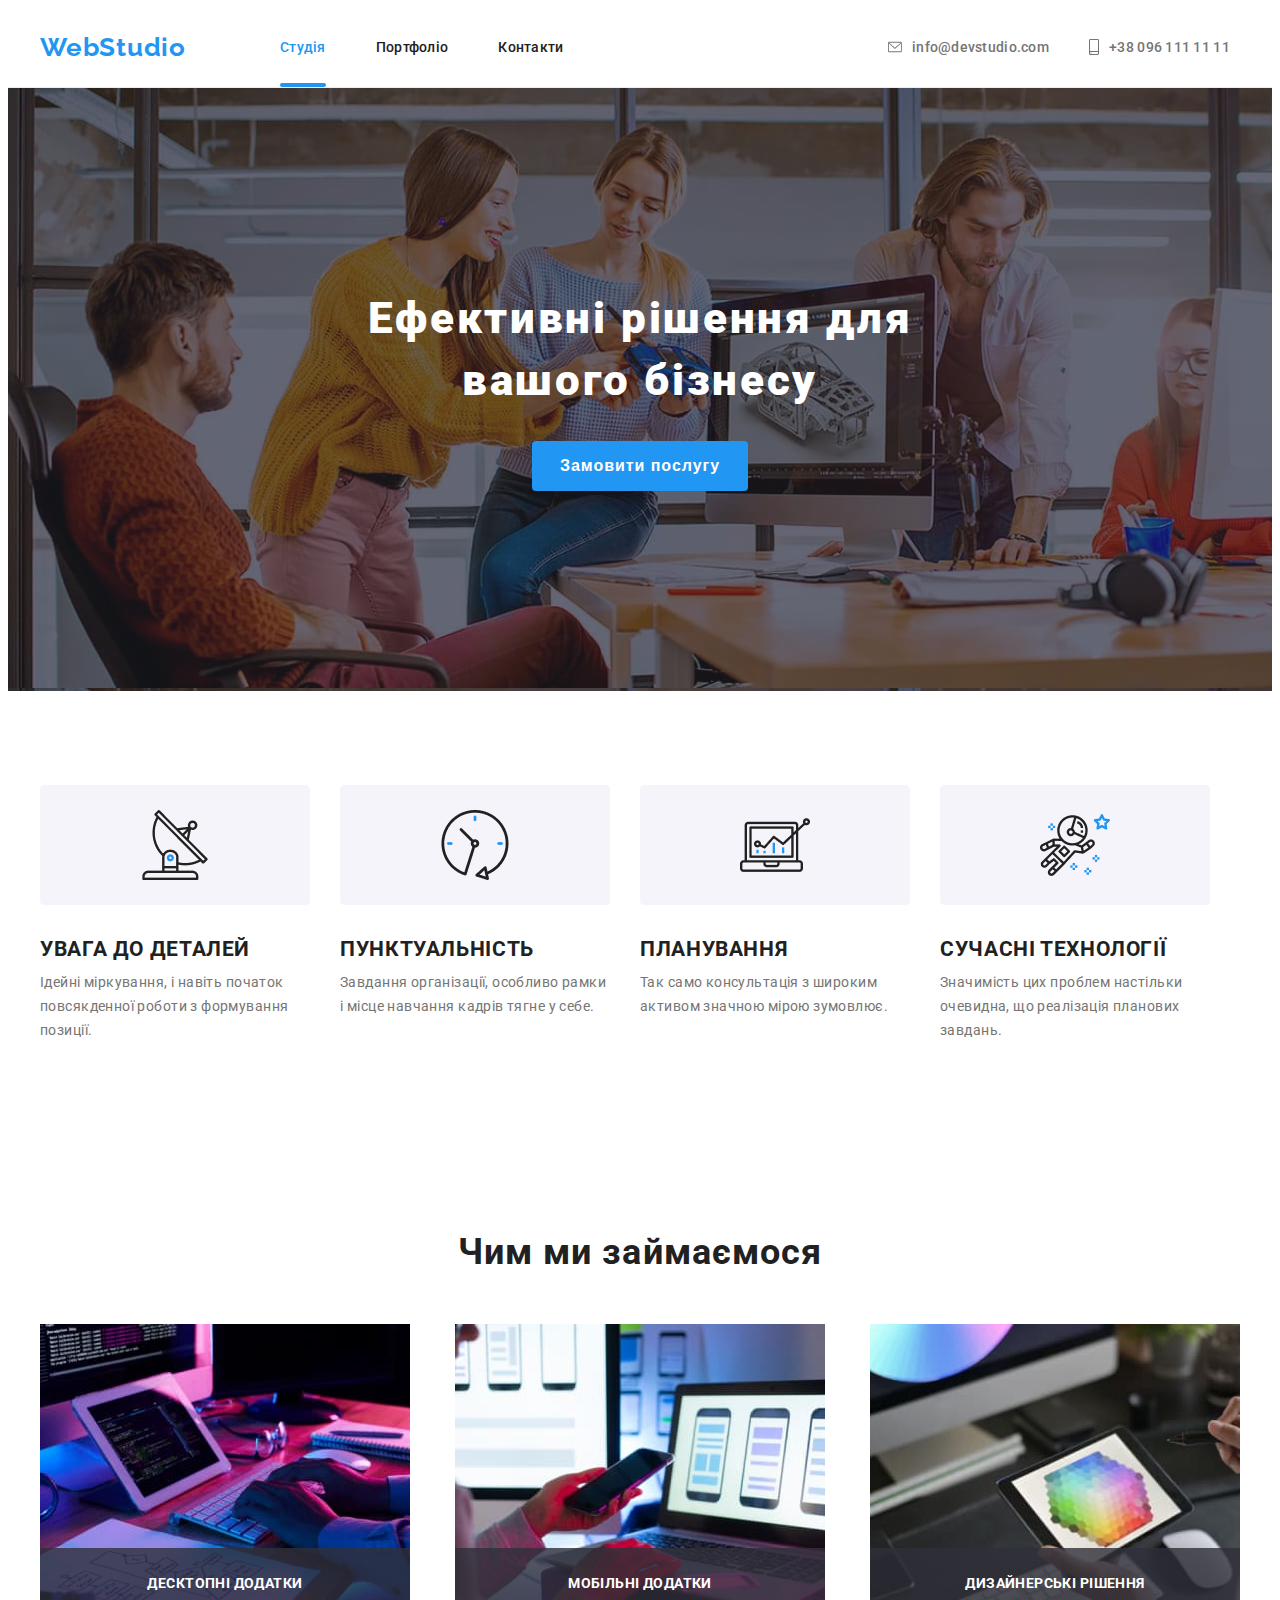
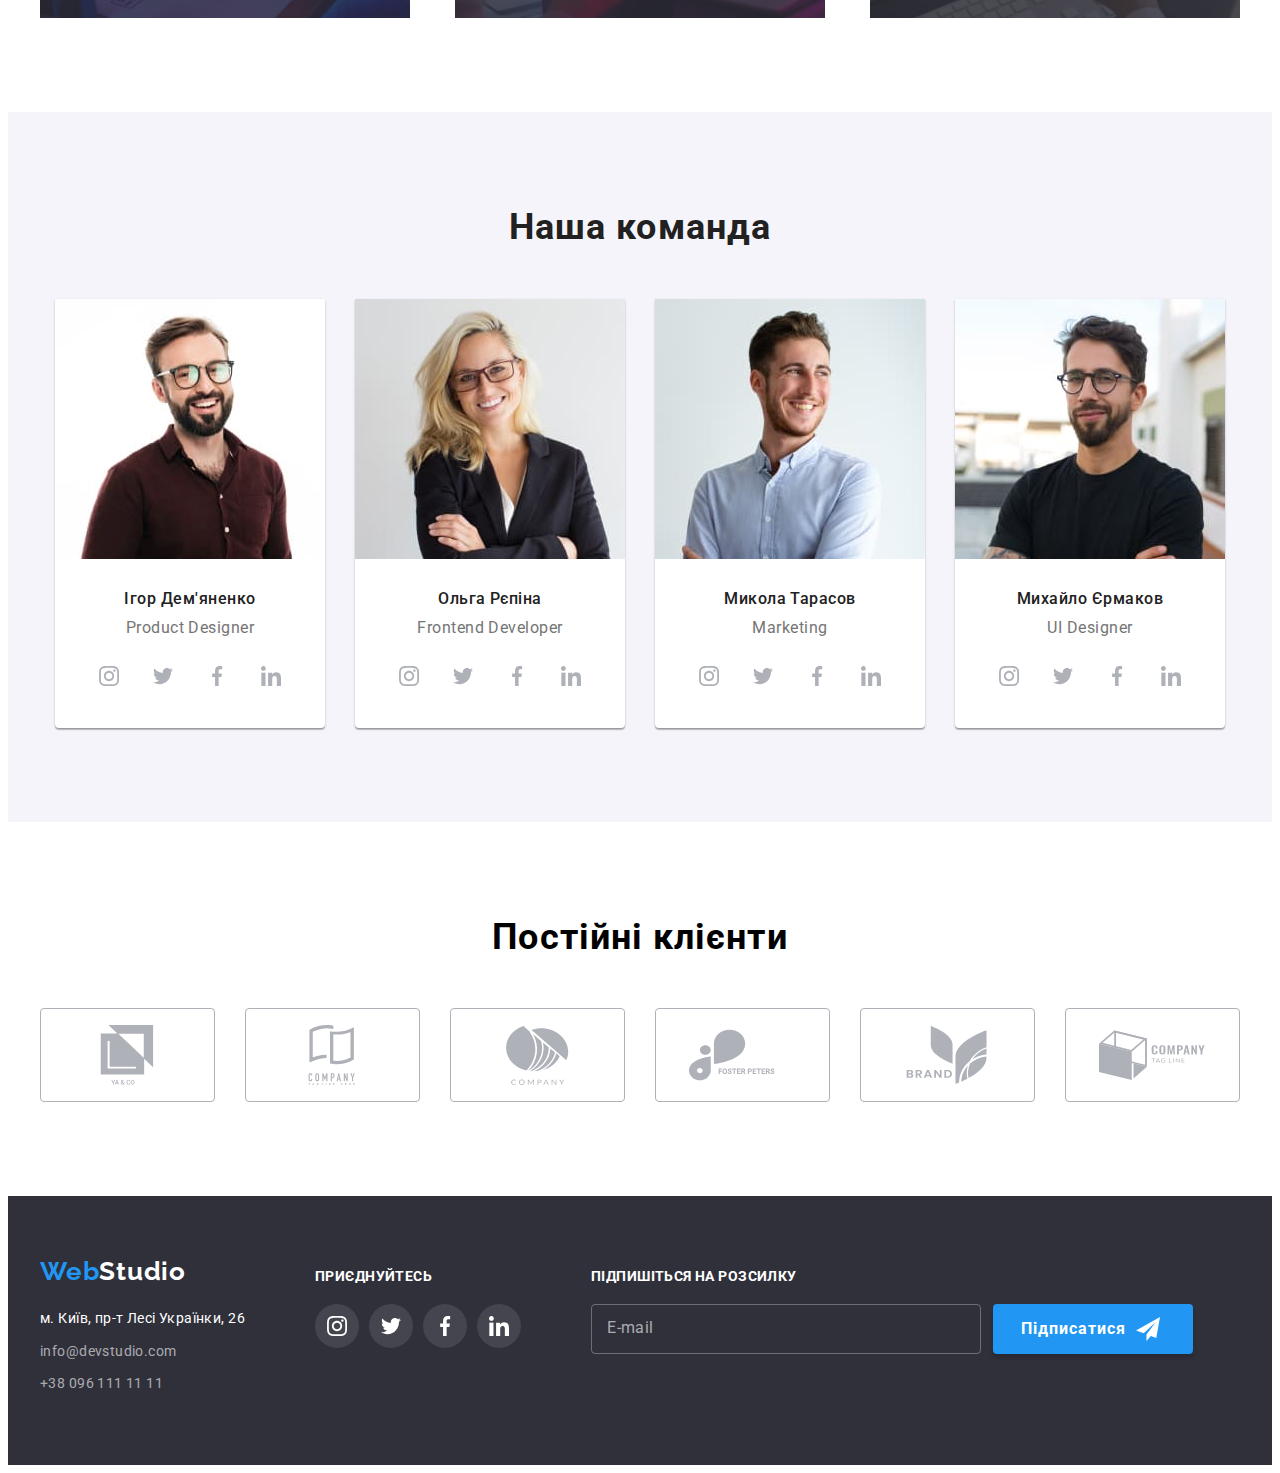
==== index.html @ eb859466 "first sass" ====
<!DOCTYPE html>
<html lang="en">
<head>
    <meta charset="UTF-8">
    <meta name="viewport" content="width=device-width, initial-scale=1.0">
    <title>Document</title>
    <link rel="stylesheet" href=" https://cdnjs.cloudflare.com/ajax/libs/modern-normalize/2.0.0/modern-normalize.min.css " integrity="sha512-4xo8blKMVCiXpTaLzQSLSw3KFOVPWhm/TRtuPVc4WG6kUgjH6J03IBuG7JZPkcWMxJ5huwaBpOpnwYElP/m6wg ==" crossorigin="anonymous" referrerpolicy="no-referrer" /> 
    <link rel="preconnect" href="https://fonts.googleapis.com">
    <link rel="preconnect" href="https://fonts.gstatic.com" crossorigin>
    <link href="https://fonts.googleapis.com/css2?family=Raleway:wght@700&family=Roboto:wght@400;500;700;900&display=swap" rel="stylesheet">
    <!-- <link rel="stylesheet" href=" https://cdnjs.cloudflare.com/ajax/libs/meyer-reset/2.0/reset.min.css " /> -->
    <link rel="stylesheet" href="./css/main.min.css">
    <link rel="stylesheet" href="./css/style.css">
</head>
<body>
    <!--Шапка-->
    <header class="header">
            <div class="container">
                <div class="header-wrap">
        <a href="" class="header-logo">Web<span class="header-studio">Studio</span></a>
        <!--Навігація-->
        <nav class="nav">
        <ul class="nav-list">
            <li class="nav-list-item"><a href="./index.html" class="nav-list-link active">Студія</a></li>
            <li class="nav-list-item"><a href="./portfolio.html" class="nav-list-link">Портфоліо</a></li>
            <li class="nav-list-item"><a href="" class="nav-list-link">Контакти</a></li>
        </ul>
        </nav>
        <ul class="contacts-list">
            <li class="contacts-list-item">
                <a href="mailto:" class="contacts-list-link">
                    <svg class="contacts-list-svg" width="16" height="12">
                        <use href="./symbol-defs.svg#icon-email-connection"></use>
                    </svg>info@devstudio.com</a>
                </li>
            <li class="contacts-list-item">
                <a href="tel:" class="contacts-list-link">
                    <svg class="contacts-list-svg" width="10" height="16">
                        <use href="./symbol-defs.svg#icon-phone-connection"></use>
                    </svg>+38 096 111 11 11</a>
            </li>
        </ul>
                </div>
            </div>
        </header>
        <main>
            <!--Секція герой-->
        <section class="section-hero">
        <div class="container">
            <h1 class="section-hero-title">Ефективні рішення для вашого бізнесу</h1>
            <button class="section-hero-btn" data-modal-open>Замовити послугу</button>
        </div>
        </section>
        <!--Особливості-->
        <section class="section-features">
            <div class="container">
            <ul class="features-list">
                <li class="features-list-item-first">
                    <h2 class="features-list-title">УВАГА ДО ДЕТАЛЕЙ</h2>
                    <p class="features-list-desc">
                        Ідейні міркування, і навіть початок<br>
                        повсякденної роботи з формування<br> 
                        позиції.
                    </p>
                </li>
                <li class="features-list-item-second">
                    <h2 class="features-list-title">ПУНКТУАЛЬНІСТЬ</h2>
                    <p class="features-list-desc">
                        Завдання організації, особливо рамки<br>
                        і місце навчання кадрів тягне у себе.
                    </p>
                </li>
                <li class="features-list-item-third">
                    <h2 class="features-list-title">ПЛАНУВАННЯ</h2>
                    <p class="features-list-desc">
                        Так само консультація з широким<br>
                        активом значною мірою зумовлює.
                    </p>
                </li>
                <li class="features-list-item-fourth">
                    <h2 class="features-list-title">СУЧАСНІ ТЕХНОЛОГІЇ</h2>
                    <p class="features-list-desc">
                        Значимість цих проблем настільки<br>
                        очевидна, що реалізація планових<br>
                        завдань.
                    </p>
                </li>
            </ul>
                </div>
        </div>
        </section>
        <!--Чим ми займаємося-->
        <section class="section-work">
            <div class="container">
            <h3 class="section-work-title">Чим ми займаємося</h3>
            <ul class="work-list">
                <li class="work-list-item"><div class="work-list-wrap"><img src="./images/work_list_imgfirst.jpg" alt="Зображення" class="work-list-img"><p class="work-list-desc">Десктопні додатки</p></div></li>
                <li class="work-list-item"><div class="work-list-wrap"><img src="./images/work_list_imgsecond.jpg" alt="Зображення" class="work-list-img"><p class="work-list-desc">Мобільні додатки</p></div></li>
                <li class="work-list-item"><div class="work-list-wrap"><img src="./images/work_list_imgthird.jpg" alt="Зображення" class="work-list-img"><p class="work-list-desc">Дизайнерські рішення</p></div></li>
            </ul>
        </div>
        </section>
        <!--Наша команда-->
        <section class="section-team">
            <div class="container">
            <h4 class="section-team-title">Наша команда</h4>
            <div class="section-team-wrap">
<ul class="team-list">
    <li class="team-list-item">
        <img src="./images/team-list-imgfirst.jpg" alt="Зображення" class="team-list-img"/>
        <div class="team-list-info">
            <h5 class="team-list-title">Ігор Дем'яненко</h5>
            <p class="team-list-desc">
                Product Designer
            </p>  
        </div>
        <ul class="social-list">
            <li class="social-list-item">
                <a class="social-list-link" href="">
                    <svg class="social-list-svg" width="20" height="20">
                        <use href="./symbol-defs.svg#icon-instagram"></use>
                    </svg>
                </a>
            </li>
            <li class="social-list-item">
                <a class="social-list-link" href="">
                    <svg class="social-list-svg" width="20" height="20">
                        <use href="./symbol-defs.svg#icon-twitter"></use>
                    </svg>
                </a>
            </li>
            <li class="social-list-item">
                <a class="social-list-link" href="">
                    <svg class="social-list-svg" width="20" height="20">
                        <use href="./symbol-defs.svg#icon-facebook"></use>
                    </svg>
                </a>
            </li>
            <li class="social-list-item">
                <a class="social-list-link" href="">
                    <svg class="social-list-svg" width="20" height="20">
                        <use href="./symbol-defs.svg#icon-linkedin"></use>
                    </svg>
                </a>
            </li>
        </ul>
    </li>
    <li class="team-list-item">
        <img src="./images/team-list-imgsecond.jpg" alt="Зображення" class="team-list-img"/>
        <div class="team-list-info">
            <h5 class="team-list-title">Ольга Рєпіна</h5>
            <p class="team-list-desc">
                Frontend Developer
            </p>  
        </div> 
        <ul class="social-list">
            <li class="social-list-item">
                <a class="social-list-link" href="">
                    <svg class="social-list-svg" width="20" height="20">
                        <use href="./symbol-defs.svg#icon-instagram"></use>
                    </svg>
                </a>
            </li>
            <li class="social-list-item">
                <a class="social-list-link" href="">
                    <svg class="social-list-svg" width="20" height="20">
                        <use href="./symbol-defs.svg#icon-twitter"></use>
                    </svg>
                </a>
            </li>
            <li class="social-list-item">
                <a class="social-list-link" href="">
                    <svg class="social-list-svg" width="20" height="20">
                        <use href="./symbol-defs.svg#icon-facebook"></use>
                    </svg>
                </a>
            </li>
            <li class="social-list-item">
                <a class="social-list-link" href="">
                    <svg class="social-list-svg" width="20" height="20">
                        <use href="./symbol-defs.svg#icon-linkedin"></use>
                    </svg>
                </a>
            </li>
        </ul>
    </li>
    <li class="team-list-item">
        <img src="./images/team-list-imgthird.jpg" alt="Зображення" class="team-list-img"/>
        <div class="team-list-info">
            <h5 class="team-list-title">Микола Тарасов</h5>
            <p class="team-list-desc">
                Marketing
            </p>
        </div>
        <ul class="social-list">
            <li class="social-list-item">
                <a class="social-list-link" href="">
                    <svg class="social-list-svg" width="20" height="20">
                        <use href="./symbol-defs.svg#icon-instagram"></use>
                    </svg>
                </a>
            </li>
            <li class="social-list-item">
                <a class="social-list-link" href="">
                    <svg class="social-list-svg" width="20" height="20">
                        <use href="./symbol-defs.svg#icon-twitter"></use>
                    </svg>
                </a>
            </li>
            <li class="social-list-item">
                <a class="social-list-link" href="">
                    <svg class="social-list-svg" width="20" height="20">
                        <use href="./symbol-defs.svg#icon-facebook"></use>
                    </svg>
                </a>
            </li>
            <li class="social-list-item">
                <a class="social-list-link" href="">
                    <svg class="social-list-svg" width="20" height="20">
                        <use href="./symbol-defs.svg#icon-linkedin"></use>
                    </svg>
                </a>
            </li>
        </ul>
    </li>
    <li class="team-list-item">
        <img src="./images/team-list-imgfourth.jpg" alt="Зображення" class="team-list-img"/>
        <div class="team-list-info">
            <h5 class="team-list-title">Михайло Єрмаков</h5>
            <p class="team-list-desc">
                UI Designer
            </p> 
        </div>
        <ul class="social-list">
            <li class="social-list-item">
                <a class="social-list-link" href="">
                    <svg class="social-list-svg" width="20" height="20">
                        <use href="./symbol-defs.svg#icon-instagram"></use>
                    </svg>
                </a>
            </li>
            <li class="social-list-item">
                <a class="social-list-link" href="">
                    <svg class="social-list-svg" width="20" height="20">
                        <use href="./symbol-defs.svg#icon-twitter"></use>
                    </svg>
                </a>
            </li>
            <li class="social-list-item">
                <a class="social-list-link" href="">
                    <svg class="social-list-svg" width="20" height="20">
                        <use href="./symbol-defs.svg#icon-facebook"></use>
                    </svg>
                </a>
            </li>
            <li class="social-list-item">
                <a class="social-list-link" href="">
                    <svg class="social-list-svg" width="20" height="20">
                        <use href="./symbol-defs.svg#icon-linkedin"></use>
                    </svg>
                </a>
            </li>
        </ul>
    </li>
</ul>
            </div>
            </div>
        </section>
     <!-- Клієнти -->
        <section class="section-clients">
            <div class="container">
                <h4 class="clients-title">Постійні клієнти</h4>
                <ul class="clients-list">
                    <li class="clients-list-item">
                        <a href="" class="clients-list-link">
                            <svg width="106" height="60" class="clients-list-svg">
                                <use href="./symbol-defs.svg#icon-client-list-first"></use>
                            </svg>
                        </a>
                    </li>
                    <li class="clients-list-item">
                        <a href="" class="clients-list-link">
                            <svg width="106" height="60" class="clients-list-svg">
                                <use href="./symbol-defs.svg#icon-client-list-second"></use>
                            </svg>
                        </a>
                    </li>
                    <li class="clients-list-item">
                        <a href="" class="clients-list-link">                        
                            <svg width="106" height="60" class="clients-list-svg">
                                <use href="./symbol-defs.svg#icon-client-list-third"></use>
                            </svg>
                        </a>
                    </li>
                    <li class="clients-list-item">
                        <a href="" class="clients-list-link">
                            <svg width="106" height="60" class="clients-list-svg">
                                <use href="./symbol-defs.svg#icon-client-list-fourth"></use>
                            </svg>
                        </a>
                    </li>
                    <li class="clients-list-item">
                        <a href="" class="clients-list-link">
                            <svg width="106" height="60" class="clients-list-svg">
                                <use href="./symbol-defs.svg#icon-client-list-fifth"></use>
                            </svg>
                        </a>
                    </li>
                    <li class="clients-list-item">
                        <a href="" class="clients-list-link">
                            <svg width="106" height="60" class="clients-list-svg">
                                <use href="./symbol-defs.svg#icon-client-list-sixth"></use>
                            </svg>
                        </a>
                    </li>
                </ul>
            </div>
        </section>
    </main>
        <!--Підвал-->
            <footer class="footer">
                <div class="container">
                    <div class="footer-wrap">
                        <div class="address-box">
                <a href="" class="footer-logo">Web<span class="footer-studio">Studio</span></a>
                <address class="address">
                    <ul class="address-list">
                        <li class="adress-list-item"><a href="https://www.google.com/maps/place/%D0%B1%D1%83%D0%BB%D1%8C%D0%B2%D0%B0%D1%80+%D0%9B%D0%B5%D1%81%D1%96+%D0%A3%D0%BA%D1%80%D0%B0%D1%97%D0%BD%D0%BA%D0%B8,+26,+%D0%9A%D0%B8%D1%97%D0%B2,+02000/@50.4265807,30.5358109,17z/data=!3m1!4b1!4m6!3m5!1s0x40d4cf0e033ecbe9:0x57a4dffefec77da0!8m2!3d50.4265807!4d30.5383858!16s%2Fg%2F1tctq5jv?hl=uk-UK&entry=ttu" target="_blank" class="address-list-link">м. Київ, пр-т Лесі Українки, 26</a></li>
                        <li class="adress-list-item"><a href="mailto:" class="address-list-link">info@devstudio.com</a></li>
                        <li class="adress-list-item"><a href="tell:" class="address-list-link">+38 096 111 11 11</a></li>
                    </ul>
                </address>
                        </div>
            <div class="join-wrap">
                    <h6 class="join-wrap-title">приєднуйтесь</h6>
                        <ul class="join-list">
                             <li class="join-list-item">
                                <a class="join-list-link" href="">
                                    <svg class="join-list-svg" width="20" height="20">
                                        <use href="./symbol-defs.svg#icon-instagram"></use>
                                    </svg>
                                </a>
                            </li>
                            <li class="join-list-item">
                                <a class="join-list-link" href="">
                                    <svg class="join-list-svg" width="20" height="20">
                                        <use href="./symbol-defs.svg#icon-twitter"></use>
                                    </svg>
                                </a>
                            </li>
                            <li class="join-list-item">
                                <a class="join-list-link" href="">
                                    <svg class="join-list-svg" width="20" height="20">
                                        <use href="./symbol-defs.svg#icon-facebook"></use>
                                    </svg>
                                </a>
                            </li>
                            <li class="join-list-item">
                                <a class="join-list-link" href="">
                                    <svg class="join-list-svg" width="20" height="20">
                                        <use href="./symbol-defs.svg#icon-linkedin"></use>
                                    </svg>
                                </a>
                            </li>
                        </ul>
            </div>

            <div class="footer-form-wrap">
                <h6 class="footer-form-title">Підпишіться на розсилку</h6>

                <form class="footer-form">
                    <input class="footer-form-input" type="email" name="user-email" placeholder="E-mail">
                    <button class="footer-form-btn" type="submit">
                        Підписатися
                        <a class="footer-form-link" href="#">
                            <svg class="footer-form-svg" width="24" height="24">
                                <use href="./symbol-defs.svg#icon-footer-telegram"></use>
                            </svg>
                        </a>
                    </button>
                </form>
            </div>
                    </div>  
                </div>
            </footer>
    <!-- Модалка -->
    <div class="backdrop is-hidden" data-modal>
        <div class="modal">
            <p class="modal-desc">Залиште свої дані, ми вам передзвонимо</p>

            <button class="modal-close-btn" data-modal-close>
                <span class="modal-btn-span">
                    <svg class="modal-svg-btn" width="11" height="11">
                        <use href="./symbol-defs.svg#icon-modal-close-btn"></use>
                    </svg>
                </span>
            </button>

            <form class="modal-form">
                <label class="modal-label">
                    Ім'я
                    <span class="modal-span">
                      <input type="text" class="input-name"  name="user-name" required  minlength="3" maxlength="10">
                      <svg width="12" height="12" class="modal-span-svg">
                        <use href="./symbol-defs.svg#icon-modal-user" class="modal-span-icon"></use>
                      </svg>
                    </span>
                </label>

                <label class="modal-label">
                    Телефон
                    <span class="modal-span">
                      <input type="tel" class="input-tel" name="user-tel" pattern="^380\d{9}$" title="Номер повинен починатися на 380 і повинен мати 12 цифр" maxLength="12" required>
                      <svg width="15" height="12" class="modal-span-svg">
                        <use href="./symbol-defs.svg#icon-modal-tel" class="modal-span-icon"></use>
                      </svg>
                    </span>
                </label>

                <label class="modal-label">
                    Пошта
                    <span class="modal-span">
                  <input type="email" class="input-email" name="user-email" required>
                  <svg width="15" height="12" class="modal-span-svg">
                    <use href="./symbol-defs.svg#icon-modal-email" class="modal-span-icon"></use>
                  </svg>
                </span>
                </label>

             <label class="modal-label">
              Коментар
               <textarea name="user-message" class="modal-textarea" placeholder="Введіть текст"></textarea>
             </label>
             <div class="modal-privacy">
              <input type="checkbox" name="user-privacy" class="privacy-input" required>
              <span class="privacy-span">Погоджуюся з розсилкою та приймаю <a href="" class="privacy-link">Умови договору</a></span>
             </div>
             <button class="modal-send-btn" type="submit">Відправити</button>

            </form>

        </div>
    </div>
    <script src="./script.js"></script>
    <script src="./header-fixed.js"></script>
</body>
</html>
---- css/main.min.css ----
ul{margin:0;list-style:none;padding:0}h1,h2,h3,h4,h5,h6,p{margin:0}a{text-decoration:none}button{border:none;cursor:pointer}address{font-style:normal}img{display:block;height:auto}textarea{resize:none}body{font-family:"Roboto";font-size:14px}.container{width:1200px;padding-right:15px;padding-left:15px;margin:0 auto}.section-hero-btn{margin:0 auto;display:block;height:50px;width:216px;font-size:16px;font-weight:700;line-height:1.9;letter-spacing:.06em;text-align:center;color:#fff;background-color:#2196f3;margin-top:30px;border-radius:4px;-webkit-transition:-webkit-box-shadow 250ms cubic-bezier(0.4, 0, 0.2, 1);transition:-webkit-box-shadow 250ms cubic-bezier(0.4, 0, 0.2, 1);transition:box-shadow 250ms cubic-bezier(0.4, 0, 0.2, 1);transition:box-shadow 250ms cubic-bezier(0.4, 0, 0.2, 1), -webkit-box-shadow 250ms cubic-bezier(0.4, 0, 0.2, 1)}.section-hero-btn:hover{-webkit-box-shadow:0px 4px 4px 0px rgba(0,0,0,.15);box-shadow:0px 4px 4px 0px rgba(0,0,0,.15)}.footer-form-btn{font-family:Roboto;font-size:16px;font-weight:700;line-height:30px;letter-spacing:.06em;color:#fff;width:200px;height:50px;border-radius:4px;background-color:#2196f3;-webkit-box-shadow:0px 4px 4px 0px rgba(0,0,0,.15);box-shadow:0px 4px 4px 0px rgba(0,0,0,.15);padding:10px 28px 10px 28px;display:-webkit-box;display:-ms-flexbox;display:flex;-webkit-box-align:center;-ms-flex-align:center;align-items:center;gap:10px}.filter-list-btn{font-family:Roboto;font-size:16px;font-weight:500;line-height:1.6;letter-spacing:.03em;text-align:center;color:#212121;padding:6px 22px 6px 22px;border-radius:4px;-webkit-transition:color 250ms cubic-bezier(0.4, 0, 0.2, 1),background-color 250ms cubic-bezier(0.4, 0, 0.2, 1),-webkit-box-shadow 250ms cubic-bezier(0.4, 0, 0.2, 1);transition:color 250ms cubic-bezier(0.4, 0, 0.2, 1),background-color 250ms cubic-bezier(0.4, 0, 0.2, 1),-webkit-box-shadow 250ms cubic-bezier(0.4, 0, 0.2, 1);transition:color 250ms cubic-bezier(0.4, 0, 0.2, 1),box-shadow 250ms cubic-bezier(0.4, 0, 0.2, 1),background-color 250ms cubic-bezier(0.4, 0, 0.2, 1);transition:color 250ms cubic-bezier(0.4, 0, 0.2, 1),box-shadow 250ms cubic-bezier(0.4, 0, 0.2, 1),background-color 250ms cubic-bezier(0.4, 0, 0.2, 1),-webkit-box-shadow 250ms cubic-bezier(0.4, 0, 0.2, 1)}.filter-list-btn:hover{background-color:#2196f3;color:#fff;-webkit-box-shadow:0px 2px 2px 0px rgba(0,0,0,.12),0px 1px 2px 0px rgba(0,0,0,.08),0px 3px 1px 0px rgba(0,0,0,.1);box-shadow:0px 2px 2px 0px rgba(0,0,0,.12),0px 1px 2px 0px rgba(0,0,0,.08),0px 3px 1px 0px rgba(0,0,0,.1)}.header{padding:24px 0;border-bottom:1px solid var(--portfolio-line);position:sticky;top:0;background-color:#fff;z-index:1}.header-wrap{display:-webkit-box;display:-ms-flexbox;display:flex;gap:94px;-webkit-box-align:center;-ms-flex-align:center;align-items:center}.header-logo{font-family:Raleway;font-size:26px;font-weight:700;line-height:1.2;letter-spacing:.03em;text-align:left;color:#2196f3}header-studio{color:#000}.nav-list{display:-webkit-box;display:-ms-flexbox;display:flex;gap:50px}.nav-list-link{font-weight:500;line-height:1.1;letter-spacing:.02em;text-align:left;color:var(--menu-nav);position:relative;-webkit-transition:color 250ms cubic-bezier(0.4, 0, 0.2, 1);transition:color 250ms cubic-bezier(0.4, 0, 0.2, 1)}.nav-list-link-link:hover{color:#2196f3}@-webkit-keyframes navActive{from{opacity:0}to{opacity:1}}@keyframes navActive{from{opacity:0}to{opacity:1}}.active{color:#2196f3}.active::after{content:"";position:absolute;bottom:0;left:0;width:100%;height:4px;border-radius:2px;background-color:#2196f3;margin-bottom:-32px;-webkit-animation-name:navActive;animation-name:navActive;-webkit-animation-duration:1s;animation-duration:1s}.contacts-list{margin-left:auto;display:-webkit-box;display:-ms-flexbox;display:flex;-webkit-box-align:center;-ms-flex-align:center;align-items:center;gap:30px}.contacts-list-link{font-weight:500;line-height:1.1;letter-spacing:.02em;text-align:left;color:#757575;width:161px;height:16px;display:-webkit-box;display:-ms-flexbox;display:flex;-webkit-box-align:center;-ms-flex-align:center;align-items:center;-webkit-box-pack:center;-ms-flex-pack:center;justify-content:center;gap:10px;color:#757575;-webkit-transition:color 250ms cubic-bezier(0.4, 0, 0.2, 1);transition:color 250ms cubic-bezier(0.4, 0, 0.2, 1)}.contacts-list-link-link:hover{color:#2196f3}.contacts-list-svg{margin-bottom:2px;fill:currentColor}/*# sourceMappingURL=main.min.css.map */
---- css/style.css ----
:root{
    --head-color:rgba(255,255,255,1);
    --menu-nav:rgba(33, 33, 33, 1);
    --logo-first:rgba(33, 150, 243, 1);
    --logo-second:rgba(0,0,0,1);
    --address:rgba(117,117,117,1);
    --button-background:rgba(47, 48, 58, 1);
    --footer-adress:rgba(255, 255, 255, 0.6);
    --second-page-button-background:rgba(245, 244, 250, 1);
    --second-page-container-bg:rgba(238, 238, 238, 1);
    --portfolio-line:rgba(236, 236, 236, 1);
}



/*-------------------------------Модалка-----------------------------------*/

.backdrop {
    position: fixed;
    top: 0;
    left: 0;
    width: 100%;
    height: 100%;
    background-color: rgba(0, 0, 0, 0.2);
    opacity: 1;
    z-index: 2;
  }
  
  .backdrop.is-hidden {
    opacity: 0;
    pointer-events: none;
  }

  .modal {
    position: absolute;
    top: 50%;
    left: 50%;
    max-width: 528px;
    padding: 40px;
    border-radius: 4px;
    box-shadow: 0px 2px 1px 0px rgba(0, 0, 0, 0.2), 0px 1px 1px 0px rgba(0, 0, 0, 0.14),0px 1px 3px 0px rgba(0, 0, 0, 0.12);
    transform: translate(-50%, -50%) scale(1);
    transition: transform 400ms linear;
    background-color: var(--head-color);
  }

  .backdrop.is-hidden .modal {
    transform: translate(-50%, -50%) scale(0);
}

  .modal-close-btn{
    width: 30px;
    height: 30px;
    border-radius: 50%;
    border: 1px solid rgba(0, 0, 0, 0.1);
    position: absolute;
    padding: 9px;
    top: 14px;
    right: 14px;
    background-color: transparent;
  }

  .modal-btn-span{
    position: sticky;
    display: flex;
    justify-content: center;
    align-items: center;
    color: black;
    transition: color 250ms cubic-bezier(0.4, 0, 0.2, 1);
  }

  .modal-btn-span:hover{
    color: rgba(33, 150, 243, 1);
  }

  .modal-svg-btn{
    fill: currentColor;
  }

  .modal-close-btn:hover{
    color: rgba(33, 150, 243, 1);
  }

  .modal-desc{
    color: rgba(33, 33, 33, 1);
    text-align: center;
    font-family: "Roboto";
    font-size: 20px;
    font-style: normal;
    font-weight: 700;
    line-height: normal;
    letter-spacing: 0.6px;
    margin-bottom: 12px;
  }

  .input-name,.input-tel,.input-email{
    background-color: transparent;
    color: black;
    border-radius: 4px;
    border: 1px solid rgba(33, 33, 33, 0.20);
    width: 100%;
    height: 40px;
    padding-left: 35px;
    margin-top: 4px;
    transition: outline 250ms cubic-bezier(0.4, 0, 0.2, 1);
  }

    .input-name:focus-within,.input-tel:focus-within,.input-email:focus-within, .modal-textarea:focus-within {
     outline: 1px solid rgba(33, 150, 243, 1);
    }

    .modal-textarea {
        margin-top: 4px;
        padding: 12px 16px 12px 16px;
        width: 100%;
        height: 120px;
        color: black;
        border-radius: 4px;
        border: 1px solid rgba(33, 33, 33, 0.20);
        transition: outline 250ms cubic-bezier(0.4, 0, 0.2, 1);
    }

    .modal-textarea::placeholder {
        color: rgba(117, 117, 117, 0.50);
        font-family: "Roboto";
        font-size: 12px;
        font-style: normal;
        font-weight: 400;
        line-height: normal;
        letter-spacing: 0.12px;
      }

  .modal-form{
    font-family: Roboto;
    font-size: 12px;
    font-weight: 400;
    line-height: 1.1;
    letter-spacing: 0.01em;
    color: var(--address);
  }

  .modal-label{
    display: block;
    margin-bottom: 10px;
  }

  .modal-span{
    position: relative;
    color: black;
    transition: color 2s cubic-bezier(0.4, 0, 0.2, 1);
  }

  .modal-span:focus-within {
    color: rgba(33, 150, 243, 1);
}

.modal-span-svg {
    position: absolute;
    top: 1px;
    left: 11px;
}

.modal-span-icon {
    fill: currentColor;
}

.modal-privacy {
    display: flex;
    gap: 7px;
    justify-content: center;
    align-items: center;
    margin-bottom: 30px;
}

.privacy-span {
    color: rgba(117, 117, 117, 1);
    font-family: "Roboto";
    font-size: 14px;
    font-style: normal;
    font-weight: 400;
    line-height: 24px; 
    letter-spacing: 0.42px;
}

.privacy-link {
    color: rgba(33, 150, 243, 1);
    font-family: "Roboto";
    font-size: 14px;
    font-style: normal;
    font-weight: 400;
    line-height: 24px;
    letter-spacing: 0.42px;
    text-decoration-line: underline;
}

.privacy-input {
    width: 16px;
    height: 15px;
}

.modal-send-btn{
    width: 200px;
    height: 50px;
    border-radius: 4px;
    background-color: rgba(33, 150, 243, 1);
    font-size: 16px;
    font-weight: 700;
    line-height: 30px;
    letter-spacing: 0.06em;
    color: rgba(255, 255, 255, 1);
    margin: 0 auto;
    display: block;
    box-shadow: 0px 4px 4px 0px rgba(0, 0, 0, 0.15);
}
/* ------------------------------------------------------------------------------------------ */

















.footer-logo{
    font-family: Raleway;
    font-size: 26px;
    font-weight: 700;
    line-height: 1.2;
    letter-spacing: 0.03em;
    text-align: left;
    color: var(--logo-first);
}

.footer-studio{
    color: var(--head-color);
}













.section-hero{
    padding-top: 200px;
    padding-bottom: 200px;
    background-color: var(--button-background);
    background-image: linear-gradient(to right, rgba(47, 48, 58, 0.4), rgba(47, 48, 58, 0.4)),
    url(../images/sectionhero-background.jpg);
}

.section-hero-title{
    font-size: 44px;
    font-weight: 900;
    line-height: 1.4;
    letter-spacing: 0.06em;
    text-align: center;
    color: var(--head-color);
    max-width: 696px;
    margin: 0 auto;
}





.section-features{
    padding-top: 94px;
    padding-bottom: 94px;
}

.features-list{
    display: flex;
    gap: 30px;
}

.features-list-title{
font-weight: 700;
line-height: 1.1;
letter-spacing: 0.03em;
text-align: left;
color: var(--menu-nav);
margin-bottom: 10px;
margin-top: 30px;
}

.features-list-item-first::before{
    content: "";
    width: 270px;
    height: 120px;
    border-radius: 4px;
    background-image: url('../images/features-list-imgfirst.png');
    display: inline-block;
}

.features-list-item-second::before{
    content: "";
    width: 270px;
    height: 120px;
    border-radius: 4px;
    background-image: url('../images/features-list-imgsecond.png');
    display: inline-block;
}

.features-list-item-third::before{
    content: "";
    width: 270px;
    height: 120px;
    border-radius: 4px;
    background-image: url('../images/features-list-imgthird.png');
    display: inline-block;
}

.features-list-item-fourth::before{
    content: "";
    width: 270px;
    height: 120px;
    border-radius: 4px;
    background-image: url('../images/features-list-imgfourth.png');
    display: inline-block;
}

.features-list-desc{
    font-weight: 400;
    line-height: 1.7;
    letter-spacing: 0.03em;
    text-align: left;
    color: var(--address);
}

.section-work{
    padding-top: 94px;
    padding-bottom: 94px;
}

.work-list{
    display: flex;
    justify-content: space-between;
    gap: 30px;
}

.work-list-desc{
    position: absolute;
    bottom: 0;
    left: 0;
    width: 100%;
    height: 70px;
    background-color: rgba(47, 48, 58, 0.8);
    display: flex;
    justify-content: center;
    align-items: center;
    text-transform: uppercase;
    font-size: 14px;
    font-weight: 700;
    line-height: 16px;
    letter-spacing: 0.03em;
    text-align: center;
    color: rgba(255, 255, 255, 1);
}

.work-list-wrap{
    position: relative;
}

.section-work-title{
    font-size: 36px;
    font-weight: 700;
    line-height: 1.2;
    letter-spacing: 0.03em;
    text-align: center;
    color: var(--menu-nav);
    margin-bottom: 50px;
}

.section-team{
    padding-top: 94px;
    padding-bottom: 94px;
    background-color: var(--second-page-button-background);
}

.section-team-wrap{
    display: flex;
    justify-content: space-around;
}

.team-list{
    display: flex;
    gap: 30px;
}

.team-list-item{
    border-radius: 0px 0px 4px 4px;
    box-shadow: 0px 2px 1px 0px rgba(0, 0, 0, 0.2), 0px 1px 1px 0px rgba(0, 0, 0, 0.14), 0px 1px 3px 0px rgba(0, 0, 0, 0.12);
    background-color: var(--head-color);
}

.social-list{
    display: flex;
    align-items: center;
    justify-content: center;
    gap: 10px;
    margin-top: 16px;
    margin-bottom: 30px;
}

.social-list-link{
    width: 44px;
    height: 44px;
    display: flex;
    align-items: center;
    justify-content: center;
    border-radius: 50%;
    color: rgba(175, 177, 184);
    background-color: white;
    transition: color 250ms cubic-bezier(0.4, 0, 0.2, 1), background-color 250ms cubic-bezier(0.4, 0, 0.2, 1);
}

.social-list-link:hover{
    color: rgba(255, 255, 255, 1);
    background-color: rgba(33, 150, 243, 1);
}

.social-list-svg{
    fill: currentColor;
}

.section-team-title{
    font-size: 36px;
    font-weight: 700;
    line-height: 1.2;
    letter-spacing: 0.03em;
    text-align: center;
    color: var(--menu-nav);
    margin-bottom: 50px;
}

.team-list-info{
    margin-top: 30px;
}

.team-list-title{
    font-size: 16px;
    font-weight: 500;
    line-height: 1.2;
    letter-spacing: 0.03em;
    text-align: center;
    color: var(--menu-nav);
    margin-bottom: 10px;
}

.team-list-desc{
    font-size: 16px;
    font-weight: 400;
    line-height: 1.2;
    letter-spacing: 0.03em;
    text-align: center;
    color: var(--address);
}

/* ---------------------------------------------------------------|
                                                                  |
Постійні клієнти                                                  | 
---------------------------------------------------------------- */

.section-clients{
    padding-top: 94px;
    padding-bottom: 94px;
    }

.clients-title{
    font-size: 36px;
    font-weight: 700;
    line-height: 42px;
    letter-spacing: 0.03em;
    text-align: center;  
    margin-bottom: 50px;
}   
 
.clients-list{
    display: flex;
    gap: 30px;
}

.clients-list-item{
    flex-basis: calc((100% - 150px) / 6);
}

.clients-list-link{
    display: flex;
    align-items: center;
    justify-content: center;
    height: 92px;
    border-radius: 4px;
    border: solid 1px;
    color: rgba(175, 177, 184, 1);
    transition: color 250ms cubic-bezier(0.4, 0, 0.2, 1), border-color 250ms cubic-bezier(0.4, 0, 0.2, 1);
}

.clients-list-link:hover{
    color: rgba(33, 150, 243, 1);
    border-color: rgba(33, 150, 243, 1);
}

.clients-list-svg{
    fill: currentColor;
}

.address-list-link{
    font-weight: 400;
    line-height: 1.7;
    letter-spacing: 0.03em;
    text-align: left;
    color: var(--footer-adress);
}

footer{
    background-color: var(--button-background);
    padding: 60px 0;
}

a[href^="https"]{
    color: var(--head-color);
}

.address{
    margin-top: 20px;
}

.adress-list-item{
    margin-bottom: 9px;
}

.footer-wrap{
    display: flex;
    gap: 70px;
}

.join-wrap-title{
    color: rgba(255, 255, 255, 1);
    font-size: 14px;
    font-weight: 700;
    line-height: 16px;
    letter-spacing: 0.03em;
    text-align: left;
    text-transform: uppercase;
    margin-bottom: 20px;
    margin-top: 12px;
}

.join-list{
    display: flex;
    align-items: center;
    gap: 10px;
}

.join-list-link{
    width: 44px;
    height: 44px;
    display: flex;
    align-items: center;
    justify-content: center;
    border-radius: 50%;
    background-color: rgba(255, 255, 255, 0.1);
    color: rgba(255, 255, 255, 1);
    transition: background-color 250ms cubic-bezier(0.4, 0, 0.2, 1);
}

.join-list-link:hover{
    background-color: rgba(33, 150, 243, 1);
}

.join-list-svg{
    fill: currentColor;
}

.footer-form-title{
    font-family: Roboto;
    font-size: 14px;
    font-weight: 700;
    line-height: 16px;
    letter-spacing: 0.03em;
    color: rgba(255, 255, 255, 1);
    text-transform: uppercase;
    margin-bottom: 20px;
    margin-top: 12px;
}

.footer-form-input{
    background-color: transparent;
    border: 1px solid rgba(255, 255, 255, 0.3);
    border-radius: 4px;
    padding: 15px;
    width: 358px;
    outline: none;
    color: rgba(255, 255, 255, 1);
}

.footer-form-input::placeholder{
    font-family: Roboto;
    font-size: 16px;
    font-weight: 400;
    line-height: 20px;
    letter-spacing: 0.03em;
    color: rgba(255, 255, 255, 0.6);
}

.footer-form{
    display: flex;
    gap: 12px;
}



.footer-form-link{
    width: 24px;
    height: 24px;
    display: flex;
    color: rgba(255, 255, 255, 1);
}

.footer-form-svg{
    fill: currentColor;
}
/* ------------------------------------------------------------------------------------- */
.portfolio-section{
    padding-top: 94px;
    padding-bottom: 94px; 
}

.filter-list{
    display: flex;
    gap: 8px;
    justify-content: center;
}





.portfolio-list{
    display: flex;
    flex-wrap: wrap;
    gap: 30px;
    margin-top: 34px;
}

.portfolio-list-item{   
    width: 370px;
    height: 404px;
    transition: box-shadow 250ms cubic-bezier(0.4, 0, 0.2, 1);
}

.portfolio-list-wrap{
    padding: 20px 24px;
    border: 1px solid var(--second-page-container-bg);
    border-top: none;
}

.portfolio-list-item:hover .overlay-desc {
    transform: translateY(0);
}

.overlay{
    position: relative;
    overflow: hidden;
}

.overlay-desc{
    position: absolute;
    top: 0;
    left: 0;
    transform: translateY(100%);
    height: 100%;
    background-color: rgba(33, 150, 243, 0.90);
    transition: transform 0.5s ease;
    font-family: Roboto;
    font-size: 18px;
    font-weight: 400;
    line-height: 28px;
    letter-spacing: 0.03em;
    color: rgba(255, 255, 255, 1);
    padding: 63px 24px;
}

.portfolio-list-item:hover{
    box-shadow: 1px 4px 6px 0px rgba(0, 0, 0, 0.16), 0px 4px 4px 0px rgba(0, 0, 0, 0.06), 0px 1px 1px 0px rgba(0, 0, 0, 0.12);
}
.portfolio-list-wrap{
    padding: 20px 24px 20px 24px;
}


.portfolio-list-title{
    font-size: 18px;
    font-weight: 700;
    line-height: 2;
    letter-spacing: 0.06em;
    color: var(--menu-nav);
    margin-bottom: 4px;
}

.portfolio-list-desc{
    font-size: 16px;
    font-weight: 400;
    line-height: 1.9;
    letter-spacing: 0.03em;
    text-align: left;
    color: var(--address);
}
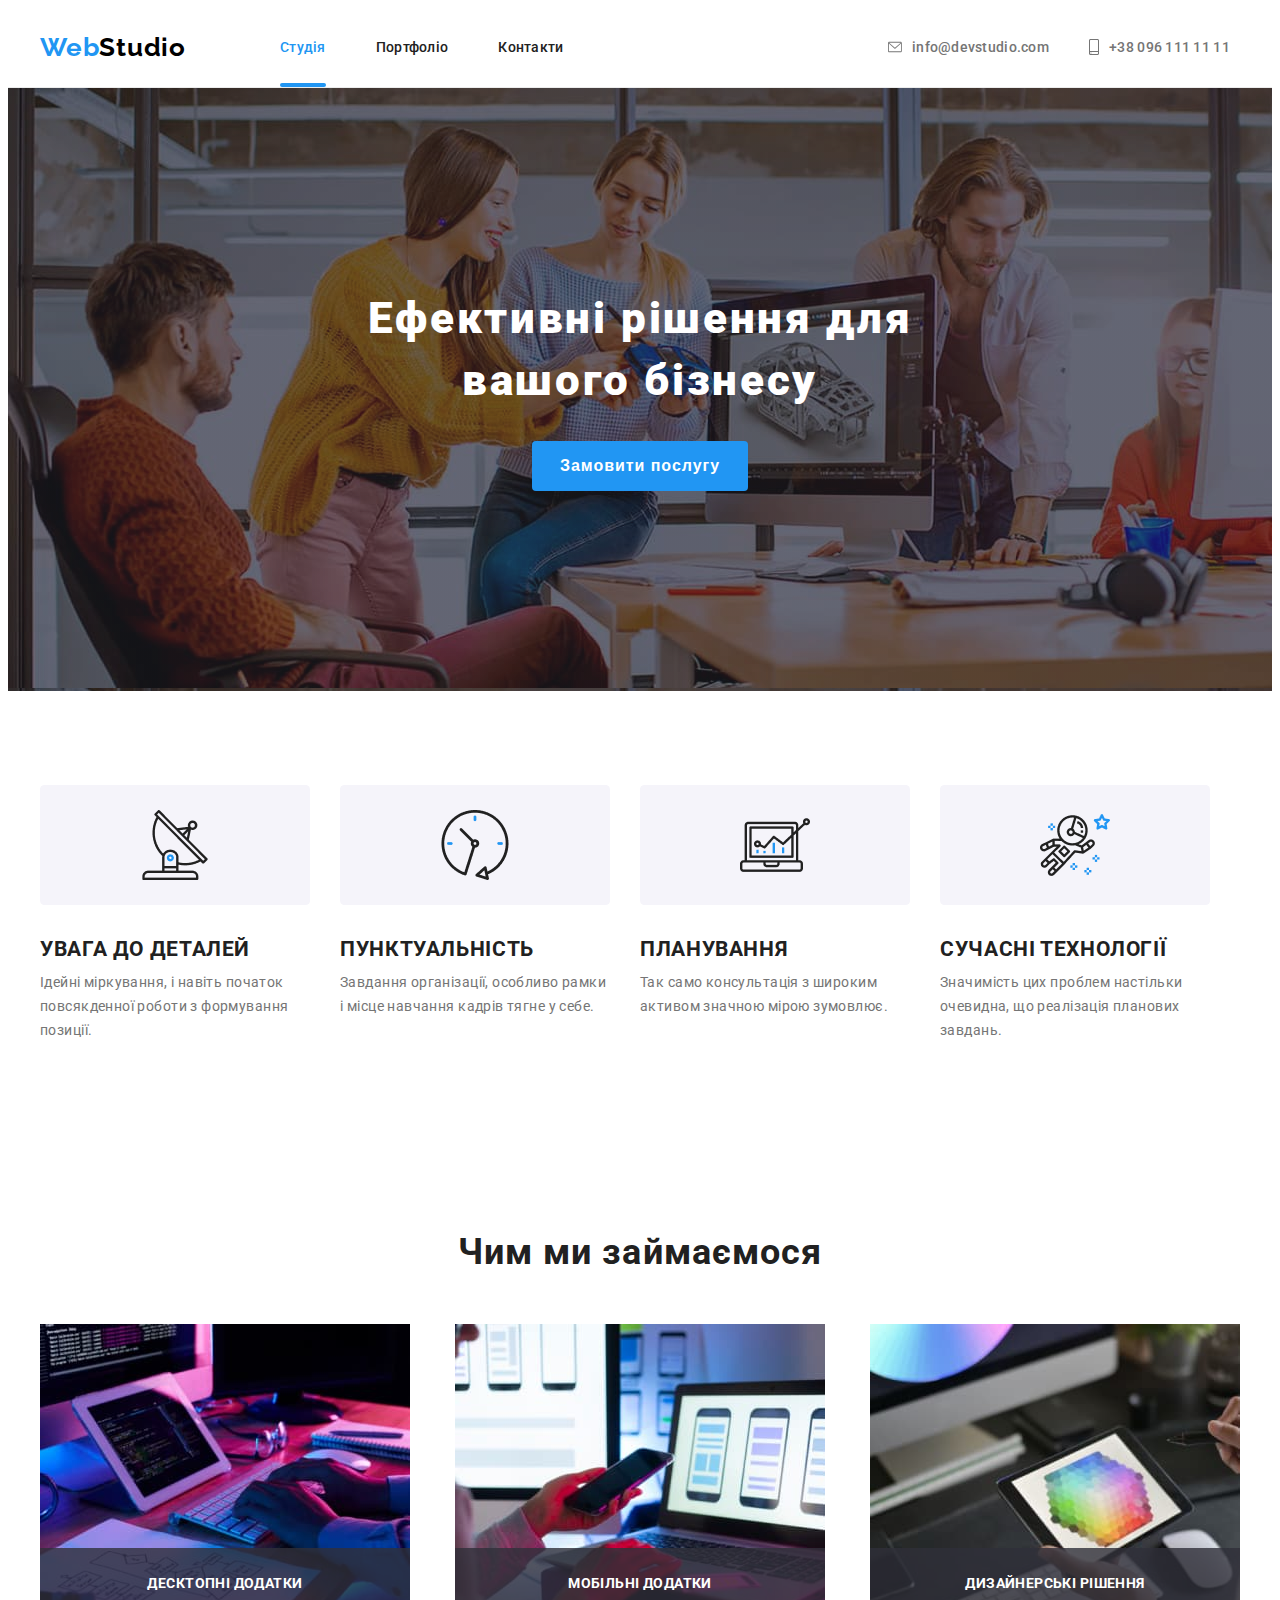
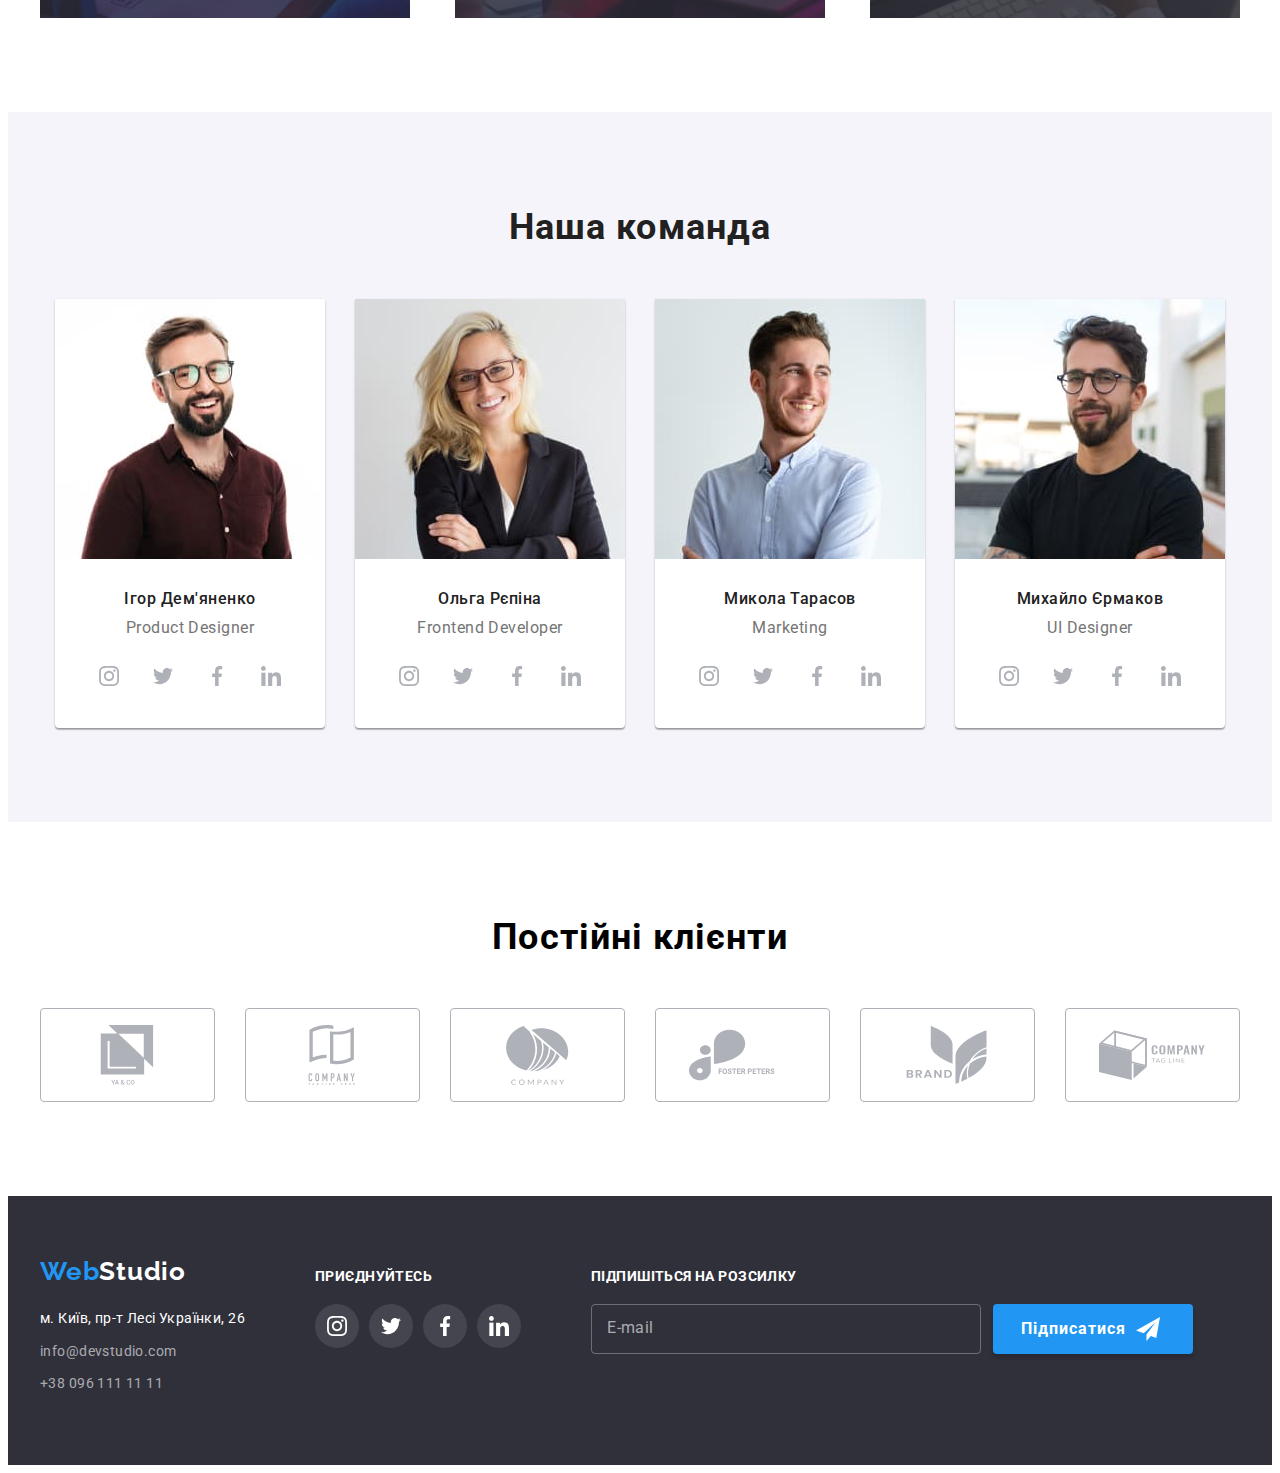
==== commit 3feac0f3: "sass completed" ====
--- a/index.html
+++ b/index.html
@@ -269,7 +269,7 @@
      <!-- Клієнти -->
         <section class="section-clients">
             <div class="container">
-                <h4 class="clients-title">Постійні клієнти</h4>
+                <h4 class="section-clients-title">Постійні клієнти</h4>
                 <ul class="clients-list">
                     <li class="clients-list-item">
                         <a href="" class="clients-list-link">
--- a/css/main.min.css
+++ b/css/main.min.css
@@ -1 +1 @@
-ul{margin:0;list-style:none;padding:0}h1,h2,h3,h4,h5,h6,p{margin:0}a{text-decoration:none}button{border:none;cursor:pointer}address{font-style:normal}img{display:block;height:auto}textarea{resize:none}body{font-family:"Roboto";font-size:14px}.container{width:1200px;padding-right:15px;padding-left:15px;margin:0 auto}.section-hero-btn{margin:0 auto;display:block;height:50px;width:216px;font-size:16px;font-weight:700;line-height:1.9;letter-spacing:.06em;text-align:center;color:#fff;background-color:#2196f3;margin-top:30px;border-radius:4px;-webkit-transition:-webkit-box-shadow 250ms cubic-bezier(0.4, 0, 0.2, 1);transition:-webkit-box-shadow 250ms cubic-bezier(0.4, 0, 0.2, 1);transition:box-shadow 250ms cubic-bezier(0.4, 0, 0.2, 1);transition:box-shadow 250ms cubic-bezier(0.4, 0, 0.2, 1), -webkit-box-shadow 250ms cubic-bezier(0.4, 0, 0.2, 1)}.section-hero-btn:hover{-webkit-box-shadow:0px 4px 4px 0px rgba(0,0,0,.15);box-shadow:0px 4px 4px 0px rgba(0,0,0,.15)}.footer-form-btn{font-family:Roboto;font-size:16px;font-weight:700;line-height:30px;letter-spacing:.06em;color:#fff;width:200px;height:50px;border-radius:4px;background-color:#2196f3;-webkit-box-shadow:0px 4px 4px 0px rgba(0,0,0,.15);box-shadow:0px 4px 4px 0px rgba(0,0,0,.15);padding:10px 28px 10px 28px;display:-webkit-box;display:-ms-flexbox;display:flex;-webkit-box-align:center;-ms-flex-align:center;align-items:center;gap:10px}.filter-list-btn{font-family:Roboto;font-size:16px;font-weight:500;line-height:1.6;letter-spacing:.03em;text-align:center;color:#212121;padding:6px 22px 6px 22px;border-radius:4px;-webkit-transition:color 250ms cubic-bezier(0.4, 0, 0.2, 1),background-color 250ms cubic-bezier(0.4, 0, 0.2, 1),-webkit-box-shadow 250ms cubic-bezier(0.4, 0, 0.2, 1);transition:color 250ms cubic-bezier(0.4, 0, 0.2, 1),background-color 250ms cubic-bezier(0.4, 0, 0.2, 1),-webkit-box-shadow 250ms cubic-bezier(0.4, 0, 0.2, 1);transition:color 250ms cubic-bezier(0.4, 0, 0.2, 1),box-shadow 250ms cubic-bezier(0.4, 0, 0.2, 1),background-color 250ms cubic-bezier(0.4, 0, 0.2, 1);transition:color 250ms cubic-bezier(0.4, 0, 0.2, 1),box-shadow 250ms cubic-bezier(0.4, 0, 0.2, 1),background-color 250ms cubic-bezier(0.4, 0, 0.2, 1),-webkit-box-shadow 250ms cubic-bezier(0.4, 0, 0.2, 1)}.filter-list-btn:hover{background-color:#2196f3;color:#fff;-webkit-box-shadow:0px 2px 2px 0px rgba(0,0,0,.12),0px 1px 2px 0px rgba(0,0,0,.08),0px 3px 1px 0px rgba(0,0,0,.1);box-shadow:0px 2px 2px 0px rgba(0,0,0,.12),0px 1px 2px 0px rgba(0,0,0,.08),0px 3px 1px 0px rgba(0,0,0,.1)}.header{padding:24px 0;border-bottom:1px solid var(--portfolio-line);position:sticky;top:0;background-color:#fff;z-index:1}.header-wrap{display:-webkit-box;display:-ms-flexbox;display:flex;gap:94px;-webkit-box-align:center;-ms-flex-align:center;align-items:center}.header-logo{font-family:Raleway;font-size:26px;font-weight:700;line-height:1.2;letter-spacing:.03em;text-align:left;color:#2196f3}header-studio{color:#000}.nav-list{display:-webkit-box;display:-ms-flexbox;display:flex;gap:50px}.nav-list-link{font-weight:500;line-height:1.1;letter-spacing:.02em;text-align:left;color:var(--menu-nav);position:relative;-webkit-transition:color 250ms cubic-bezier(0.4, 0, 0.2, 1);transition:color 250ms cubic-bezier(0.4, 0, 0.2, 1)}.nav-list-link-link:hover{color:#2196f3}@-webkit-keyframes navActive{from{opacity:0}to{opacity:1}}@keyframes navActive{from{opacity:0}to{opacity:1}}.active{color:#2196f3}.active::after{content:"";position:absolute;bottom:0;left:0;width:100%;height:4px;border-radius:2px;background-color:#2196f3;margin-bottom:-32px;-webkit-animation-name:navActive;animation-name:navActive;-webkit-animation-duration:1s;animation-duration:1s}.contacts-list{margin-left:auto;display:-webkit-box;display:-ms-flexbox;display:flex;-webkit-box-align:center;-ms-flex-align:center;align-items:center;gap:30px}.contacts-list-link{font-weight:500;line-height:1.1;letter-spacing:.02em;text-align:left;color:#757575;width:161px;height:16px;display:-webkit-box;display:-ms-flexbox;display:flex;-webkit-box-align:center;-ms-flex-align:center;align-items:center;-webkit-box-pack:center;-ms-flex-pack:center;justify-content:center;gap:10px;color:#757575;-webkit-transition:color 250ms cubic-bezier(0.4, 0, 0.2, 1);transition:color 250ms cubic-bezier(0.4, 0, 0.2, 1)}.contacts-list-link-link:hover{color:#2196f3}.contacts-list-svg{margin-bottom:2px;fill:currentColor}/*# sourceMappingURL=main.min.css.map */+ul{margin:0;list-style:none;padding:0}h1,h2,h3,h4,h5,h6,p{margin:0}a{text-decoration:none}button{border:none;cursor:pointer}address{font-style:normal}img{display:block;height:auto}textarea{resize:none}body{font-family:"Roboto";font-size:14px}.container{width:1200px;padding-right:15px;padding-left:15px;margin:0 auto}.backdrop{position:fixed;top:0;left:0;width:100%;height:100%;background-color:rgba(0,0,0,.2);opacity:1;z-index:2}.backdrop.is-hidden{opacity:0;pointer-events:none}.backdrop.is-hidden .modal{-webkit-transform:translate(-50%, -50%) scale(0);transform:translate(-50%, -50%) scale(0)}.modal{position:absolute;top:50%;left:50%;max-width:528px;padding:40px;border-radius:4px;-webkit-box-shadow:0px 2px 1px 0px rgba(0,0,0,.2),0px 1px 1px 0px rgba(0,0,0,.14),0px 1px 3px 0px rgba(0,0,0,.12);box-shadow:0px 2px 1px 0px rgba(0,0,0,.2),0px 1px 1px 0px rgba(0,0,0,.14),0px 1px 3px 0px rgba(0,0,0,.12);-webkit-transform:translate(-50%, -50%) scale(1);transform:translate(-50%, -50%) scale(1);-webkit-transition:-webkit-transform 400ms linear;transition:-webkit-transform 400ms linear;transition:transform 400ms linear;transition:transform 400ms linear, -webkit-transform 400ms linear;background-color:#fff}.modal-desc{color:#212121;text-align:center;font-family:"Roboto";font-size:20px;font-style:normal;font-weight:700;line-height:normal;letter-spacing:.6px;margin-bottom:12px}.modal-form{font-family:Roboto;font-size:12px;font-weight:400;line-height:1.1;letter-spacing:.01em;color:#757575}.modal-label{display:block;margin-bottom:10px}.modal-span{position:relative;color:#000;-webkit-transition:color 2s cubic-bezier(0.4, 0, 0.2, 1);transition:color 2s cubic-bezier(0.4, 0, 0.2, 1)}.modal-span:focus-within{color:#2196f3}.modal-span-svg{position:absolute;top:1px;left:11px}.modal-span-icon{fill:currentColor}.input-name,.input-tel,.input-email{background-color:rgba(0,0,0,0);color:#000;border-radius:4px;border:1px solid rgba(33,33,33,.2);width:100%;height:40px;padding-left:35px;margin-top:4px;-webkit-transition:outline 250ms cubic-bezier(0.4, 0, 0.2, 1);transition:outline 250ms cubic-bezier(0.4, 0, 0.2, 1)}.input-name:focus-within,.input-name:focus-within,.input-name:focus-within,.input-tel:focus-within,.input-tel:focus-within,.input-tel:focus-within,.input-email:focus-within,.input-email:focus-within,.input-email:focus-within{outline:1px solid #2196f3}.modal-textarea{margin-top:4px;padding:12px 16px 12px 16px;width:100%;height:120px;color:#000;border-radius:4px;border:1px solid rgba(33,33,33,.2);-webkit-transition:outline 250ms cubic-bezier(0.4, 0, 0.2, 1);transition:outline 250ms cubic-bezier(0.4, 0, 0.2, 1)}.modal-textarea:focus-within{outline:1px solid #2196f3}.modal-textarea::-webkit-input-placeholder{color:rgba(117,117,117,.5);font-family:"Roboto";font-size:12px;font-style:normal;font-weight:400;line-height:normal;letter-spacing:.12px}.modal-textarea::-moz-placeholder{color:rgba(117,117,117,.5);font-family:"Roboto";font-size:12px;font-style:normal;font-weight:400;line-height:normal;letter-spacing:.12px}.modal-textarea:-ms-input-placeholder{color:rgba(117,117,117,.5);font-family:"Roboto";font-size:12px;font-style:normal;font-weight:400;line-height:normal;letter-spacing:.12px}.modal-textarea::-ms-input-placeholder{color:rgba(117,117,117,.5);font-family:"Roboto";font-size:12px;font-style:normal;font-weight:400;line-height:normal;letter-spacing:.12px}.modal-textarea::placeholder{color:rgba(117,117,117,.5);font-family:"Roboto";font-size:12px;font-style:normal;font-weight:400;line-height:normal;letter-spacing:.12px}.modal-privacy{display:-webkit-box;display:-ms-flexbox;display:flex;gap:7px;-webkit-box-pack:center;-ms-flex-pack:center;justify-content:center;-webkit-box-align:center;-ms-flex-align:center;align-items:center;margin-bottom:30px}.privacy-span{color:#757575;font-family:"Roboto";font-size:14px;font-style:normal;font-weight:400;line-height:24px;letter-spacing:.42px}.privacy-link{color:#2196f3;font-family:"Roboto";font-size:14px;font-style:normal;font-weight:400;line-height:24px;letter-spacing:.42px;text-decoration-line:underline}.privacy-input{width:16px;height:15px}.section-hero-btn{margin:0 auto;display:block;height:50px;width:216px;font-size:16px;font-weight:700;line-height:1.9;letter-spacing:.06em;text-align:center;color:#fff;background-color:#2196f3;margin-top:30px;border-radius:4px;-webkit-transition:-webkit-box-shadow 250ms cubic-bezier(0.4, 0, 0.2, 1);transition:-webkit-box-shadow 250ms cubic-bezier(0.4, 0, 0.2, 1);transition:box-shadow 250ms cubic-bezier(0.4, 0, 0.2, 1);transition:box-shadow 250ms cubic-bezier(0.4, 0, 0.2, 1), -webkit-box-shadow 250ms cubic-bezier(0.4, 0, 0.2, 1)}.section-hero-btn:hover{-webkit-box-shadow:0px 4px 4px 0px rgba(0,0,0,.15);box-shadow:0px 4px 4px 0px rgba(0,0,0,.15)}.footer-form-btn{font-family:Roboto;font-size:16px;font-weight:700;line-height:30px;letter-spacing:.06em;color:#fff;width:200px;height:50px;border-radius:4px;background-color:#2196f3;-webkit-box-shadow:0px 4px 4px 0px rgba(0,0,0,.15);box-shadow:0px 4px 4px 0px rgba(0,0,0,.15);padding:10px 28px 10px 28px;display:-webkit-box;display:-ms-flexbox;display:flex;-webkit-box-align:center;-ms-flex-align:center;align-items:center;gap:10px}.filter-list-btn{font-family:Roboto;font-size:16px;font-weight:500;line-height:1.6;letter-spacing:.03em;text-align:center;color:#212121;padding:6px 22px 6px 22px;border-radius:4px;-webkit-transition:color 250ms cubic-bezier(0.4, 0, 0.2, 1),background-color 250ms cubic-bezier(0.4, 0, 0.2, 1),-webkit-box-shadow 250ms cubic-bezier(0.4, 0, 0.2, 1);transition:color 250ms cubic-bezier(0.4, 0, 0.2, 1),background-color 250ms cubic-bezier(0.4, 0, 0.2, 1),-webkit-box-shadow 250ms cubic-bezier(0.4, 0, 0.2, 1);transition:color 250ms cubic-bezier(0.4, 0, 0.2, 1),box-shadow 250ms cubic-bezier(0.4, 0, 0.2, 1),background-color 250ms cubic-bezier(0.4, 0, 0.2, 1);transition:color 250ms cubic-bezier(0.4, 0, 0.2, 1),box-shadow 250ms cubic-bezier(0.4, 0, 0.2, 1),background-color 250ms cubic-bezier(0.4, 0, 0.2, 1),-webkit-box-shadow 250ms cubic-bezier(0.4, 0, 0.2, 1)}.filter-list-btn:hover{background-color:#2196f3;color:#fff;-webkit-box-shadow:0px 2px 2px 0px rgba(0,0,0,.12),0px 1px 2px 0px rgba(0,0,0,.08),0px 3px 1px 0px rgba(0,0,0,.1);box-shadow:0px 2px 2px 0px rgba(0,0,0,.12),0px 1px 2px 0px rgba(0,0,0,.08),0px 3px 1px 0px rgba(0,0,0,.1)}.modal-send-btn{width:200px;height:50px;border-radius:4px;background-color:#2196f3;font-size:16px;font-weight:700;line-height:30px;letter-spacing:.06em;color:#fff;margin:0 auto;display:block;-webkit-box-shadow:0px 4px 4px 0px rgba(0,0,0,.15);box-shadow:0px 4px 4px 0px rgba(0,0,0,.15)}.modal-close-btn{width:30px;height:30px;border-radius:50%;border:1px solid rgba(0,0,0,.1);position:absolute;padding:9px;top:14px;right:14px;background-color:rgba(0,0,0,0)}.modal-close-btn:hover{color:#2196f3}.modal-btn-span{position:sticky;display:-webkit-box;display:-ms-flexbox;display:flex;-webkit-box-pack:center;-ms-flex-pack:center;justify-content:center;-webkit-box-align:center;-ms-flex-align:center;align-items:center;color:#000;-webkit-transition:color 250ms cubic-bezier(0.4, 0, 0.2, 1);transition:color 250ms cubic-bezier(0.4, 0, 0.2, 1)}.modal-btn-span:hover{color:#2196f3}.modal-svg-btn{fill:currentColor}.footer-form{display:-webkit-box;display:-ms-flexbox;display:flex;gap:12px}.footer-form-title{font-family:Roboto;font-size:14px;font-weight:700;line-height:16px;letter-spacing:.03em;color:#fff;text-transform:uppercase;margin-bottom:20px;margin-top:12px}.footer-form-input{background-color:rgba(0,0,0,0);border:1px solid rgba(255,255,255,.3);border-radius:4px;padding:15px;width:358px;outline:none;color:#fff}.footer-form-input::-webkit-input-placeholder{font-family:Roboto;font-size:16px;font-weight:400;line-height:20px;letter-spacing:.03em;color:rgba(255,255,255,.6)}.footer-form-input::-moz-placeholder{font-family:Roboto;font-size:16px;font-weight:400;line-height:20px;letter-spacing:.03em;color:rgba(255,255,255,.6)}.footer-form-input:-ms-input-placeholder{font-family:Roboto;font-size:16px;font-weight:400;line-height:20px;letter-spacing:.03em;color:rgba(255,255,255,.6)}.footer-form-input::-ms-input-placeholder{font-family:Roboto;font-size:16px;font-weight:400;line-height:20px;letter-spacing:.03em;color:rgba(255,255,255,.6)}.footer-form-input::placeholder{font-family:Roboto;font-size:16px;font-weight:400;line-height:20px;letter-spacing:.03em;color:rgba(255,255,255,.6)}.footer-form-link{width:24px;height:24px;display:-webkit-box;display:-ms-flexbox;display:flex;color:#fff}.footer-form-svg{fill:currentColor}.header{padding:24px 0;border-bottom:1px solid #ececec;position:sticky;top:0;background-color:#fff;z-index:1}.header-wrap{display:-webkit-box;display:-ms-flexbox;display:flex;gap:94px;-webkit-box-align:center;-ms-flex-align:center;align-items:center}.header-logo{font-family:Raleway;font-size:26px;font-weight:700;line-height:1.2;letter-spacing:.03em;text-align:left;color:#2196f3}.header-studio{color:#000}.nav-list{display:-webkit-box;display:-ms-flexbox;display:flex;gap:50px}.nav-list-link{font-weight:500;line-height:1.1;letter-spacing:.02em;text-align:left;color:#212121;position:relative;-webkit-transition:color 250ms cubic-bezier(0.4, 0, 0.2, 1);transition:color 250ms cubic-bezier(0.4, 0, 0.2, 1)}.nav-list-link:hover{color:#2196f3}@-webkit-keyframes navActive{from{opacity:0}to{opacity:1}}@keyframes navActive{from{opacity:0}to{opacity:1}}.active{color:#2196f3}.active::after{content:"";position:absolute;bottom:0;left:0;width:100%;height:4px;border-radius:2px;background-color:#2196f3;margin-bottom:-32px;-webkit-animation-name:navActive;animation-name:navActive;-webkit-animation-duration:1s;animation-duration:1s}.contacts-list{margin-left:auto;display:-webkit-box;display:-ms-flexbox;display:flex;-webkit-box-align:center;-ms-flex-align:center;align-items:center;gap:30px}.contacts-list-link{font-weight:500;line-height:1.1;letter-spacing:.02em;text-align:left;color:#757575;width:161px;height:16px;display:-webkit-box;display:-ms-flexbox;display:flex;-webkit-box-align:center;-ms-flex-align:center;align-items:center;-webkit-box-pack:center;-ms-flex-pack:center;justify-content:center;gap:10px;color:#757575;-webkit-transition:color 250ms cubic-bezier(0.4, 0, 0.2, 1);transition:color 250ms cubic-bezier(0.4, 0, 0.2, 1)}.contacts-list-link:hover{color:#2196f3}.contacts-list-svg{margin-bottom:2px;fill:currentColor}.section-hero{padding-top:200px;padding-bottom:200px;background-color:#2f303a;background-image:-webkit-gradient(linear, left top, right top, from(rgba(47, 48, 58, 0.4)), to(rgba(47, 48, 58, 0.4))),url(../../images/sectionhero-background.jpg);background-image:linear-gradient(to right, rgba(47, 48, 58, 0.4), rgba(47, 48, 58, 0.4)),url(../../images/sectionhero-background.jpg)}.section-hero-title{font-size:44px;font-weight:900;line-height:1.4;letter-spacing:.06em;text-align:center;color:#fff;max-width:696px;margin:0 auto}.section-features{padding-top:94px;padding-bottom:94px}.features-list{display:-webkit-box;display:-ms-flexbox;display:flex;gap:30px}.features-list-title{font-weight:700;line-height:1.1;letter-spacing:.03em;text-align:left;color:#212121;margin-bottom:10px;margin-top:30px}.features-list-desc{font-weight:400;line-height:1.7;letter-spacing:.03em;text-align:left;color:#757575}.features-list-item-first::before{content:"";width:270px;height:120px;border-radius:4px;background-image:url("../../images/features-list-imgfirst.png");display:inline-block}.features-list-item-second::before{content:"";width:270px;height:120px;border-radius:4px;background-image:url("../../images/features-list-imgsecond.png");display:inline-block}.features-list-item-third::before{content:"";width:270px;height:120px;border-radius:4px;background-image:url("../../images/features-list-imgthird.png");display:inline-block}.features-list-item-fourth::before{content:"";width:270px;height:120px;border-radius:4px;background-image:url("../../images/features-list-imgfourth.png");display:inline-block}.section-work{padding-top:94px;padding-bottom:94px}.section-work-title{font-size:36px;font-weight:700;line-height:1.2;letter-spacing:.03em;text-align:center;color:#212121;margin-bottom:50px}.work-list{display:-webkit-box;display:-ms-flexbox;display:flex;-webkit-box-pack:justify;-ms-flex-pack:justify;justify-content:space-between;gap:30px}.work-list-wrap{position:relative}.work-list-desc{position:absolute;bottom:0;left:0;width:100%;height:70px;background-color:rgba(47,48,58,.8);display:-webkit-box;display:-ms-flexbox;display:flex;-webkit-box-pack:center;-ms-flex-pack:center;justify-content:center;-webkit-box-align:center;-ms-flex-align:center;align-items:center;text-transform:uppercase;font-size:14px;font-weight:700;line-height:16px;letter-spacing:.03em;text-align:center;color:#fff}.section-team{padding-top:94px;padding-bottom:94px;background-color:#f5f4fa}.section-team-title{font-size:36px;font-weight:700;line-height:1.2;letter-spacing:.03em;text-align:center;color:#212121;margin-bottom:50px}.section-team-wrap{display:-webkit-box;display:-ms-flexbox;display:flex;-ms-flex-pack:distribute;justify-content:space-around}.team-list{display:-webkit-box;display:-ms-flexbox;display:flex;gap:30px}.team-list-item{border-radius:0px 0px 4px 4px;-webkit-box-shadow:0px 2px 1px 0px rgba(0,0,0,.2),0px 1px 1px 0px rgba(0,0,0,.14),0px 1px 3px 0px rgba(0,0,0,.12);box-shadow:0px 2px 1px 0px rgba(0,0,0,.2),0px 1px 1px 0px rgba(0,0,0,.14),0px 1px 3px 0px rgba(0,0,0,.12);background-color:#fff}.team-list-info{margin-top:30px}.team-list-title{font-size:16px;font-weight:500;line-height:1.2;letter-spacing:.03em;text-align:center;color:#212121;margin-bottom:10px}.team-list-desc{font-size:16px;font-weight:400;line-height:1.2;letter-spacing:.03em;text-align:center;color:#757575}.social-list{display:-webkit-box;display:-ms-flexbox;display:flex;-webkit-box-align:center;-ms-flex-align:center;align-items:center;-webkit-box-pack:center;-ms-flex-pack:center;justify-content:center;gap:10px;margin-top:16px;margin-bottom:30px}.social-list-link{width:44px;height:44px;display:-webkit-box;display:-ms-flexbox;display:flex;-webkit-box-align:center;-ms-flex-align:center;align-items:center;-webkit-box-pack:center;-ms-flex-pack:center;justify-content:center;border-radius:50%;color:#afb1b8;background-color:#fff;-webkit-transition:color 250ms cubic-bezier(0.4, 0, 0.2, 1),background-color 250ms cubic-bezier(0.4, 0, 0.2, 1);transition:color 250ms cubic-bezier(0.4, 0, 0.2, 1),background-color 250ms cubic-bezier(0.4, 0, 0.2, 1)}.social-list-link:hover{color:#fff;background-color:#2196f3}.social-list-svg{fill:currentColor}.section-clients{padding-top:94px;padding-bottom:94px}.section-clients-title{font-size:36px;font-weight:700;line-height:42px;letter-spacing:.03em;text-align:center;margin-bottom:50px}.clients-list{display:-webkit-box;display:-ms-flexbox;display:flex;gap:30px}.clients-list-item{-ms-flex-preferred-size:calc((100% - 150px)/6);flex-basis:calc((100% - 150px)/6)}.clients-list-link{display:-webkit-box;display:-ms-flexbox;display:flex;-webkit-box-align:center;-ms-flex-align:center;align-items:center;-webkit-box-pack:center;-ms-flex-pack:center;justify-content:center;height:92px;border-radius:4px;border:solid 1px;color:#afb1b8;-webkit-transition:color 250ms cubic-bezier(0.4, 0, 0.2, 1),border-color 250ms cubic-bezier(0.4, 0, 0.2, 1);transition:color 250ms cubic-bezier(0.4, 0, 0.2, 1),border-color 250ms cubic-bezier(0.4, 0, 0.2, 1)}.clients-list-link:hover{color:#2196f3;border-color:#2196f3}.clients-list-svg{fill:currentColor}footer{background-color:#2f303a;padding:60px 0}.footer-logo{font-family:Raleway;font-size:26px;font-weight:700;line-height:1.2;letter-spacing:.03em;text-align:left;color:#2196f3}.footer-studio{color:#fff}.address{margin-top:20px}.address-list-link{font-weight:400;line-height:1.7;letter-spacing:.03em;text-align:left;color:rgba(255,255,255,.6)}a[href^=https]{color:#fff}.adress-list-item{margin-bottom:9px}.footer-wrap{display:-webkit-box;display:-ms-flexbox;display:flex;gap:70px}.join-wrap-title{color:#fff;font-size:14px;font-weight:700;line-height:16px;letter-spacing:.03em;text-align:left;text-transform:uppercase;margin-bottom:20px;margin-top:12px}.join-list{display:-webkit-box;display:-ms-flexbox;display:flex;-webkit-box-align:center;-ms-flex-align:center;align-items:center;gap:10px}.join-list-link{width:44px;height:44px;display:-webkit-box;display:-ms-flexbox;display:flex;-webkit-box-align:center;-ms-flex-align:center;align-items:center;-webkit-box-pack:center;-ms-flex-pack:center;justify-content:center;border-radius:50%;background-color:rgba(255,255,255,.1);color:#fff;-webkit-transition:background-color 250ms cubic-bezier(0.4, 0, 0.2, 1);transition:background-color 250ms cubic-bezier(0.4, 0, 0.2, 1)}.join-list-link:hover{background-color:#2196f3}.join-list-svg{fill:currentColor}.portfolio-section{padding-top:94px;padding-bottom:94px}.filter-list{display:-webkit-box;display:-ms-flexbox;display:flex;gap:8px;-webkit-box-pack:center;-ms-flex-pack:center;justify-content:center}.portfolio-list{display:-webkit-box;display:-ms-flexbox;display:flex;-ms-flex-wrap:wrap;flex-wrap:wrap;gap:30px;margin-top:34px}.portfolio-list-title{font-size:18px;font-weight:700;line-height:2;letter-spacing:.06em;color:#212121;margin-bottom:4px}.portfolio-list-desc{font-size:16px;font-weight:400;line-height:1.9;letter-spacing:.03em;text-align:left;color:#757575}.portfolio-list-item{width:370px;height:404px;-webkit-transition:-webkit-box-shadow 250ms cubic-bezier(0.4, 0, 0.2, 1);transition:-webkit-box-shadow 250ms cubic-bezier(0.4, 0, 0.2, 1);transition:box-shadow 250ms cubic-bezier(0.4, 0, 0.2, 1);transition:box-shadow 250ms cubic-bezier(0.4, 0, 0.2, 1), -webkit-box-shadow 250ms cubic-bezier(0.4, 0, 0.2, 1)}.portfolio-list-item:hover .overlay-desc{-webkit-transform:translateY(0);transform:translateY(0)}.portfolio-list-item:hover{-webkit-box-shadow:1px 4px 6px 0px rgba(0,0,0,.16),0px 4px 4px 0px rgba(0,0,0,.06),0px 1px 1px 0px rgba(0,0,0,.12);box-shadow:1px 4px 6px 0px rgba(0,0,0,.16),0px 4px 4px 0px rgba(0,0,0,.06),0px 1px 1px 0px rgba(0,0,0,.12)}.portfolio-list-wrap{padding:20px 24px;border:1px solid #eee;border-top:none}.overlay{position:relative;overflow:hidden}.overlay-desc{position:absolute;top:0;left:0;-webkit-transform:translateY(100%);transform:translateY(100%);height:100%;background-color:rgba(33,150,243,.9);-webkit-transition:-webkit-transform .5s ease;transition:-webkit-transform .5s ease;transition:transform .5s ease;transition:transform .5s ease, -webkit-transform .5s ease;font-family:Roboto;font-size:18px;font-weight:400;line-height:28px;letter-spacing:.03em;color:#fff;padding:63px 24px}/*# sourceMappingURL=main.min.css.map */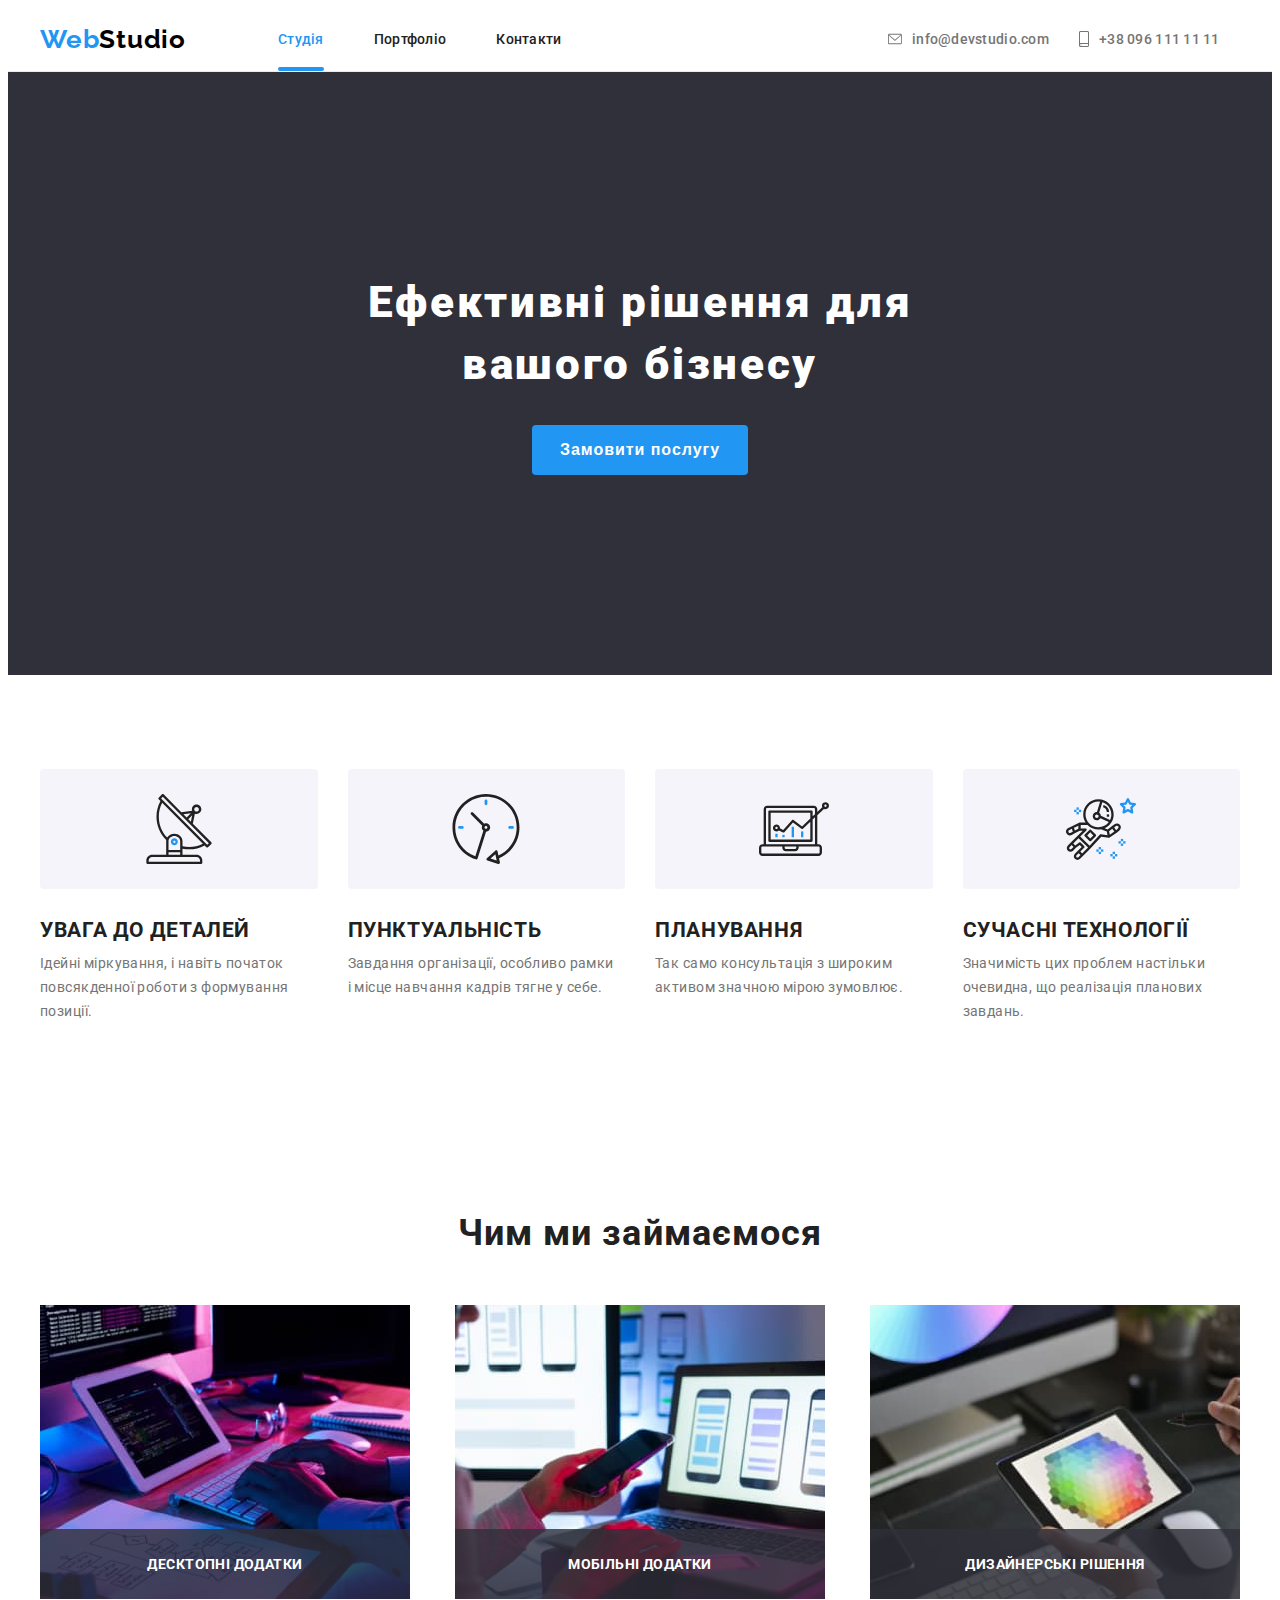
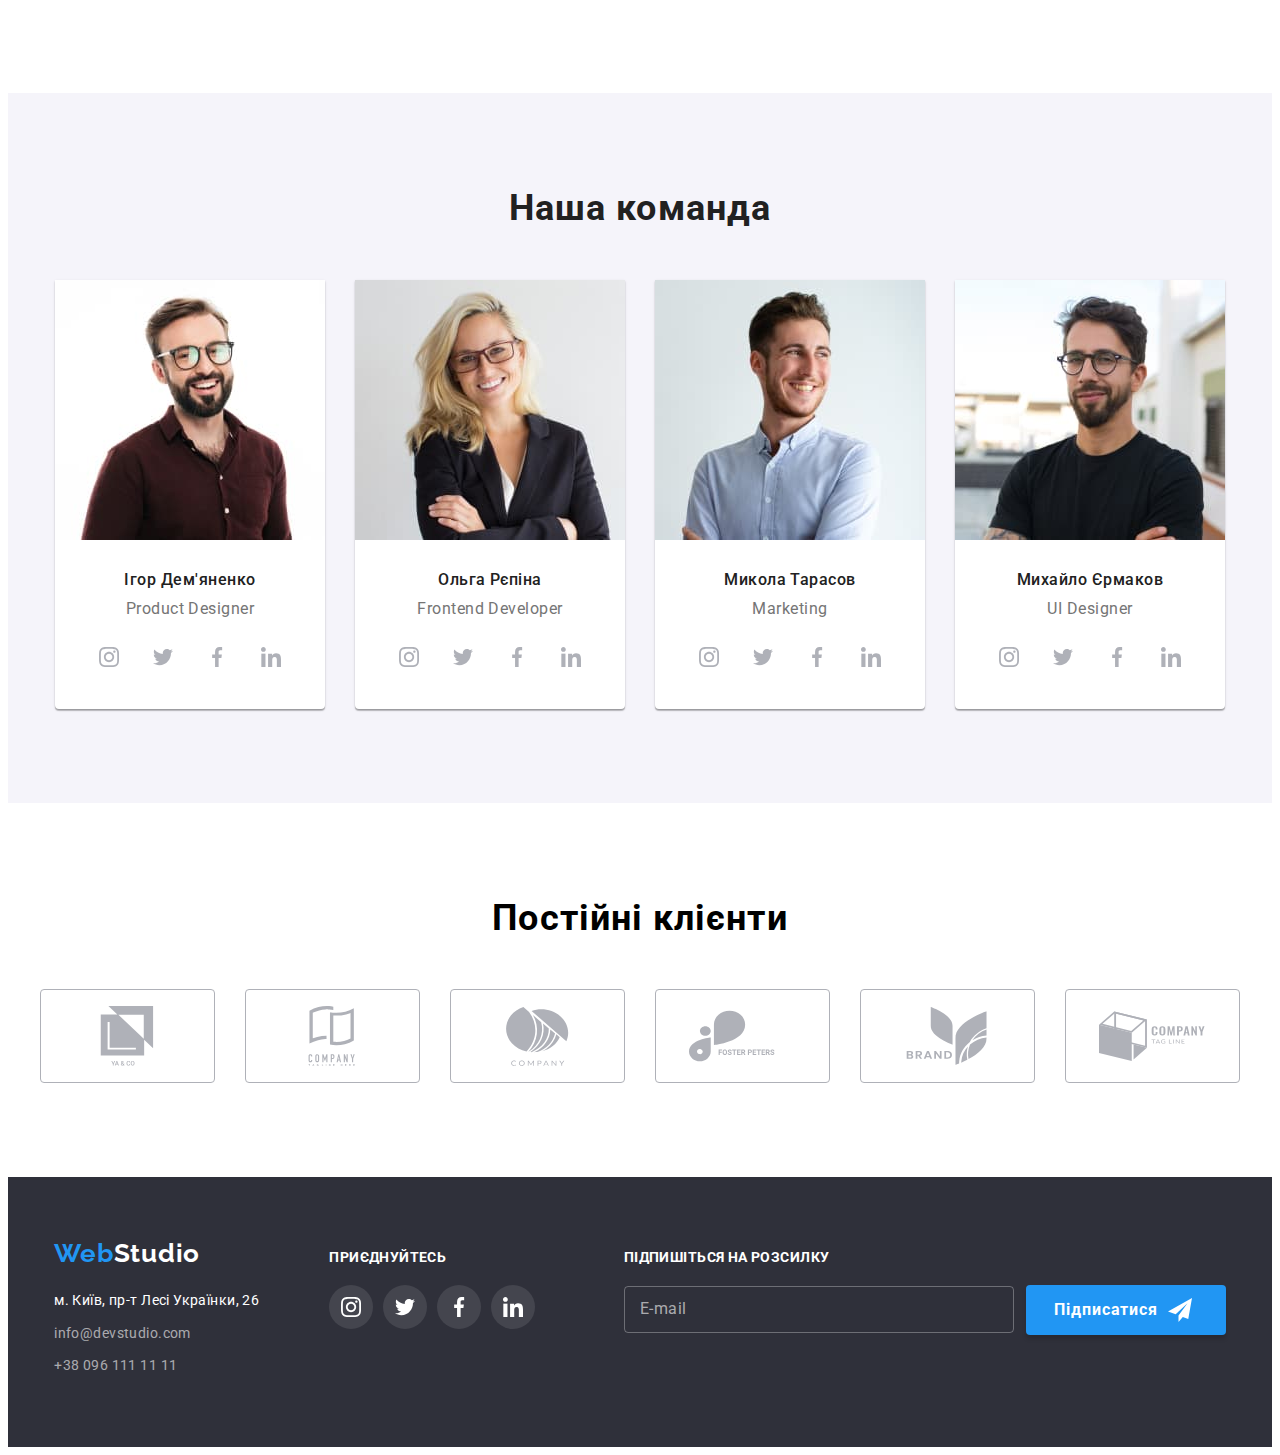
==== commit 997a6a16: "preadaptive" ====
--- a/index.html
+++ b/index.html
@@ -10,7 +10,6 @@
     <link href="https://fonts.googleapis.com/css2?family=Raleway:wght@700&family=Roboto:wght@400;500;700;900&display=swap" rel="stylesheet">
     <!-- <link rel="stylesheet" href=" https://cdnjs.cloudflare.com/ajax/libs/meyer-reset/2.0/reset.min.css " /> -->
     <link rel="stylesheet" href="./css/main.min.css">
-    <link rel="stylesheet" href="./css/style.css">
 </head>
 <body>
     <!--Шапка-->
@@ -40,6 +39,11 @@
                     </svg>+38 096 111 11 11</a>
             </li>
         </ul>
+            <button class="header-btn">
+                <svg width="24" height="16">
+                    <use href="./symbol-defs.svg#icon-header-btn"></use>
+                </svg>
+            </button>
                 </div>
             </div>
         </header>
@@ -55,33 +59,53 @@
         <section class="section-features">
             <div class="container">
             <ul class="features-list">
-                <li class="features-list-item-first">
+                <li class="features-list-item">
+                    <div class="features-wrap">
+                        <svg class="features-icon" width="70" height="70">
+                            <use href="./symbol-defs.svg#icon-antenna"></use>
+                        </svg>
+                    </div>
                     <h2 class="features-list-title">УВАГА ДО ДЕТАЛЕЙ</h2>
                     <p class="features-list-desc">
-                        Ідейні міркування, і навіть початок<br>
-                        повсякденної роботи з формування<br> 
+                        Ідейні міркування, і навіть початок
+                        повсякденної роботи з формування
                         позиції.
                     </p>
                 </li>
-                <li class="features-list-item-second">
+                <li class="features-list-item">
+                    <div class="features-wrap">
+                        <svg class="features-icon" width="70" height="70">
+                            <use href="./symbol-defs.svg#icon-clock"></use>
+                        </svg>
+                    </div>
                     <h2 class="features-list-title">ПУНКТУАЛЬНІСТЬ</h2>
                     <p class="features-list-desc">
-                        Завдання організації, особливо рамки<br>
+                        Завдання організації, особливо рамки
                         і місце навчання кадрів тягне у себе.
                     </p>
                 </li>
-                <li class="features-list-item-third">
+                <li class="features-list-item">
+                    <div class="features-wrap">
+                        <svg class="features-icon" width="70" height="70">
+                            <use href="./symbol-defs.svg#icon-diagram"></use>
+                        </svg>
+                    </div>
                     <h2 class="features-list-title">ПЛАНУВАННЯ</h2>
                     <p class="features-list-desc">
-                        Так само консультація з широким<br>
+                        Так само консультація з широким
                         активом значною мірою зумовлює.
                     </p>
                 </li>
-                <li class="features-list-item-fourth">
+                <li class="features-list-item">
+                    <div class="features-wrap">
+                        <svg class="features-icon" width="70" height="70">
+                            <use href="./symbol-defs.svg#icon-astronaut"></use>
+                        </svg>
+                    </div>
                     <h2 class="features-list-title">СУЧАСНІ ТЕХНОЛОГІЇ</h2>
                     <p class="features-list-desc">
-                        Значимість цих проблем настільки<br>
-                        очевидна, що реалізація планових<br>
+                        Значимість цих проблем настільки
+                        очевидна, що реалізація планових
                         завдань.
                     </p>
                 </li>
@@ -321,6 +345,7 @@
             <footer class="footer">
                 <div class="container">
                     <div class="footer-wrap">
+                        <div class="footer-tab-wrap">
                         <div class="address-box">
                 <a href="" class="footer-logo">Web<span class="footer-studio">Studio</span></a>
                 <address class="address">
@@ -364,6 +389,7 @@
                             </li>
                         </ul>
             </div>
+        </div>
 
             <div class="footer-form-wrap">
                 <h6 class="footer-form-title">Підпишіться на розсилку</h6>
@@ -442,6 +468,5 @@
         </div>
     </div>
     <script src="./script.js"></script>
-    <script src="./header-fixed.js"></script>
 </body>
 </html>--- a/css/main.min.css
+++ b/css/main.min.css
@@ -1 +1 @@
-ul{margin:0;list-style:none;padding:0}h1,h2,h3,h4,h5,h6,p{margin:0}a{text-decoration:none}button{border:none;cursor:pointer}address{font-style:normal}img{display:block;height:auto}textarea{resize:none}body{font-family:"Roboto";font-size:14px}.container{width:1200px;padding-right:15px;padding-left:15px;margin:0 auto}.backdrop{position:fixed;top:0;left:0;width:100%;height:100%;background-color:rgba(0,0,0,.2);opacity:1;z-index:2}.backdrop.is-hidden{opacity:0;pointer-events:none}.backdrop.is-hidden .modal{-webkit-transform:translate(-50%, -50%) scale(0);transform:translate(-50%, -50%) scale(0)}.modal{position:absolute;top:50%;left:50%;max-width:528px;padding:40px;border-radius:4px;-webkit-box-shadow:0px 2px 1px 0px rgba(0,0,0,.2),0px 1px 1px 0px rgba(0,0,0,.14),0px 1px 3px 0px rgba(0,0,0,.12);box-shadow:0px 2px 1px 0px rgba(0,0,0,.2),0px 1px 1px 0px rgba(0,0,0,.14),0px 1px 3px 0px rgba(0,0,0,.12);-webkit-transform:translate(-50%, -50%) scale(1);transform:translate(-50%, -50%) scale(1);-webkit-transition:-webkit-transform 400ms linear;transition:-webkit-transform 400ms linear;transition:transform 400ms linear;transition:transform 400ms linear, -webkit-transform 400ms linear;background-color:#fff}.modal-desc{color:#212121;text-align:center;font-family:"Roboto";font-size:20px;font-style:normal;font-weight:700;line-height:normal;letter-spacing:.6px;margin-bottom:12px}.modal-form{font-family:Roboto;font-size:12px;font-weight:400;line-height:1.1;letter-spacing:.01em;color:#757575}.modal-label{display:block;margin-bottom:10px}.modal-span{position:relative;color:#000;-webkit-transition:color 2s cubic-bezier(0.4, 0, 0.2, 1);transition:color 2s cubic-bezier(0.4, 0, 0.2, 1)}.modal-span:focus-within{color:#2196f3}.modal-span-svg{position:absolute;top:1px;left:11px}.modal-span-icon{fill:currentColor}.input-name,.input-tel,.input-email{background-color:rgba(0,0,0,0);color:#000;border-radius:4px;border:1px solid rgba(33,33,33,.2);width:100%;height:40px;padding-left:35px;margin-top:4px;-webkit-transition:outline 250ms cubic-bezier(0.4, 0, 0.2, 1);transition:outline 250ms cubic-bezier(0.4, 0, 0.2, 1)}.input-name:focus-within,.input-name:focus-within,.input-name:focus-within,.input-tel:focus-within,.input-tel:focus-within,.input-tel:focus-within,.input-email:focus-within,.input-email:focus-within,.input-email:focus-within{outline:1px solid #2196f3}.modal-textarea{margin-top:4px;padding:12px 16px 12px 16px;width:100%;height:120px;color:#000;border-radius:4px;border:1px solid rgba(33,33,33,.2);-webkit-transition:outline 250ms cubic-bezier(0.4, 0, 0.2, 1);transition:outline 250ms cubic-bezier(0.4, 0, 0.2, 1)}.modal-textarea:focus-within{outline:1px solid #2196f3}.modal-textarea::-webkit-input-placeholder{color:rgba(117,117,117,.5);font-family:"Roboto";font-size:12px;font-style:normal;font-weight:400;line-height:normal;letter-spacing:.12px}.modal-textarea::-moz-placeholder{color:rgba(117,117,117,.5);font-family:"Roboto";font-size:12px;font-style:normal;font-weight:400;line-height:normal;letter-spacing:.12px}.modal-textarea:-ms-input-placeholder{color:rgba(117,117,117,.5);font-family:"Roboto";font-size:12px;font-style:normal;font-weight:400;line-height:normal;letter-spacing:.12px}.modal-textarea::-ms-input-placeholder{color:rgba(117,117,117,.5);font-family:"Roboto";font-size:12px;font-style:normal;font-weight:400;line-height:normal;letter-spacing:.12px}.modal-textarea::placeholder{color:rgba(117,117,117,.5);font-family:"Roboto";font-size:12px;font-style:normal;font-weight:400;line-height:normal;letter-spacing:.12px}.modal-privacy{display:-webkit-box;display:-ms-flexbox;display:flex;gap:7px;-webkit-box-pack:center;-ms-flex-pack:center;justify-content:center;-webkit-box-align:center;-ms-flex-align:center;align-items:center;margin-bottom:30px}.privacy-span{color:#757575;font-family:"Roboto";font-size:14px;font-style:normal;font-weight:400;line-height:24px;letter-spacing:.42px}.privacy-link{color:#2196f3;font-family:"Roboto";font-size:14px;font-style:normal;font-weight:400;line-height:24px;letter-spacing:.42px;text-decoration-line:underline}.privacy-input{width:16px;height:15px}.section-hero-btn{margin:0 auto;display:block;height:50px;width:216px;font-size:16px;font-weight:700;line-height:1.9;letter-spacing:.06em;text-align:center;color:#fff;background-color:#2196f3;margin-top:30px;border-radius:4px;-webkit-transition:-webkit-box-shadow 250ms cubic-bezier(0.4, 0, 0.2, 1);transition:-webkit-box-shadow 250ms cubic-bezier(0.4, 0, 0.2, 1);transition:box-shadow 250ms cubic-bezier(0.4, 0, 0.2, 1);transition:box-shadow 250ms cubic-bezier(0.4, 0, 0.2, 1), -webkit-box-shadow 250ms cubic-bezier(0.4, 0, 0.2, 1)}.section-hero-btn:hover{-webkit-box-shadow:0px 4px 4px 0px rgba(0,0,0,.15);box-shadow:0px 4px 4px 0px rgba(0,0,0,.15)}.footer-form-btn{font-family:Roboto;font-size:16px;font-weight:700;line-height:30px;letter-spacing:.06em;color:#fff;width:200px;height:50px;border-radius:4px;background-color:#2196f3;-webkit-box-shadow:0px 4px 4px 0px rgba(0,0,0,.15);box-shadow:0px 4px 4px 0px rgba(0,0,0,.15);padding:10px 28px 10px 28px;display:-webkit-box;display:-ms-flexbox;display:flex;-webkit-box-align:center;-ms-flex-align:center;align-items:center;gap:10px}.filter-list-btn{font-family:Roboto;font-size:16px;font-weight:500;line-height:1.6;letter-spacing:.03em;text-align:center;color:#212121;padding:6px 22px 6px 22px;border-radius:4px;-webkit-transition:color 250ms cubic-bezier(0.4, 0, 0.2, 1),background-color 250ms cubic-bezier(0.4, 0, 0.2, 1),-webkit-box-shadow 250ms cubic-bezier(0.4, 0, 0.2, 1);transition:color 250ms cubic-bezier(0.4, 0, 0.2, 1),background-color 250ms cubic-bezier(0.4, 0, 0.2, 1),-webkit-box-shadow 250ms cubic-bezier(0.4, 0, 0.2, 1);transition:color 250ms cubic-bezier(0.4, 0, 0.2, 1),box-shadow 250ms cubic-bezier(0.4, 0, 0.2, 1),background-color 250ms cubic-bezier(0.4, 0, 0.2, 1);transition:color 250ms cubic-bezier(0.4, 0, 0.2, 1),box-shadow 250ms cubic-bezier(0.4, 0, 0.2, 1),background-color 250ms cubic-bezier(0.4, 0, 0.2, 1),-webkit-box-shadow 250ms cubic-bezier(0.4, 0, 0.2, 1)}.filter-list-btn:hover{background-color:#2196f3;color:#fff;-webkit-box-shadow:0px 2px 2px 0px rgba(0,0,0,.12),0px 1px 2px 0px rgba(0,0,0,.08),0px 3px 1px 0px rgba(0,0,0,.1);box-shadow:0px 2px 2px 0px rgba(0,0,0,.12),0px 1px 2px 0px rgba(0,0,0,.08),0px 3px 1px 0px rgba(0,0,0,.1)}.modal-send-btn{width:200px;height:50px;border-radius:4px;background-color:#2196f3;font-size:16px;font-weight:700;line-height:30px;letter-spacing:.06em;color:#fff;margin:0 auto;display:block;-webkit-box-shadow:0px 4px 4px 0px rgba(0,0,0,.15);box-shadow:0px 4px 4px 0px rgba(0,0,0,.15)}.modal-close-btn{width:30px;height:30px;border-radius:50%;border:1px solid rgba(0,0,0,.1);position:absolute;padding:9px;top:14px;right:14px;background-color:rgba(0,0,0,0)}.modal-close-btn:hover{color:#2196f3}.modal-btn-span{position:sticky;display:-webkit-box;display:-ms-flexbox;display:flex;-webkit-box-pack:center;-ms-flex-pack:center;justify-content:center;-webkit-box-align:center;-ms-flex-align:center;align-items:center;color:#000;-webkit-transition:color 250ms cubic-bezier(0.4, 0, 0.2, 1);transition:color 250ms cubic-bezier(0.4, 0, 0.2, 1)}.modal-btn-span:hover{color:#2196f3}.modal-svg-btn{fill:currentColor}.footer-form{display:-webkit-box;display:-ms-flexbox;display:flex;gap:12px}.footer-form-title{font-family:Roboto;font-size:14px;font-weight:700;line-height:16px;letter-spacing:.03em;color:#fff;text-transform:uppercase;margin-bottom:20px;margin-top:12px}.footer-form-input{background-color:rgba(0,0,0,0);border:1px solid rgba(255,255,255,.3);border-radius:4px;padding:15px;width:358px;outline:none;color:#fff}.footer-form-input::-webkit-input-placeholder{font-family:Roboto;font-size:16px;font-weight:400;line-height:20px;letter-spacing:.03em;color:rgba(255,255,255,.6)}.footer-form-input::-moz-placeholder{font-family:Roboto;font-size:16px;font-weight:400;line-height:20px;letter-spacing:.03em;color:rgba(255,255,255,.6)}.footer-form-input:-ms-input-placeholder{font-family:Roboto;font-size:16px;font-weight:400;line-height:20px;letter-spacing:.03em;color:rgba(255,255,255,.6)}.footer-form-input::-ms-input-placeholder{font-family:Roboto;font-size:16px;font-weight:400;line-height:20px;letter-spacing:.03em;color:rgba(255,255,255,.6)}.footer-form-input::placeholder{font-family:Roboto;font-size:16px;font-weight:400;line-height:20px;letter-spacing:.03em;color:rgba(255,255,255,.6)}.footer-form-link{width:24px;height:24px;display:-webkit-box;display:-ms-flexbox;display:flex;color:#fff}.footer-form-svg{fill:currentColor}.header{padding:24px 0;border-bottom:1px solid #ececec;position:sticky;top:0;background-color:#fff;z-index:1}.header-wrap{display:-webkit-box;display:-ms-flexbox;display:flex;gap:94px;-webkit-box-align:center;-ms-flex-align:center;align-items:center}.header-logo{font-family:Raleway;font-size:26px;font-weight:700;line-height:1.2;letter-spacing:.03em;text-align:left;color:#2196f3}.header-studio{color:#000}.nav-list{display:-webkit-box;display:-ms-flexbox;display:flex;gap:50px}.nav-list-link{font-weight:500;line-height:1.1;letter-spacing:.02em;text-align:left;color:#212121;position:relative;-webkit-transition:color 250ms cubic-bezier(0.4, 0, 0.2, 1);transition:color 250ms cubic-bezier(0.4, 0, 0.2, 1)}.nav-list-link:hover{color:#2196f3}@-webkit-keyframes navActive{from{opacity:0}to{opacity:1}}@keyframes navActive{from{opacity:0}to{opacity:1}}.active{color:#2196f3}.active::after{content:"";position:absolute;bottom:0;left:0;width:100%;height:4px;border-radius:2px;background-color:#2196f3;margin-bottom:-32px;-webkit-animation-name:navActive;animation-name:navActive;-webkit-animation-duration:1s;animation-duration:1s}.contacts-list{margin-left:auto;display:-webkit-box;display:-ms-flexbox;display:flex;-webkit-box-align:center;-ms-flex-align:center;align-items:center;gap:30px}.contacts-list-link{font-weight:500;line-height:1.1;letter-spacing:.02em;text-align:left;color:#757575;width:161px;height:16px;display:-webkit-box;display:-ms-flexbox;display:flex;-webkit-box-align:center;-ms-flex-align:center;align-items:center;-webkit-box-pack:center;-ms-flex-pack:center;justify-content:center;gap:10px;color:#757575;-webkit-transition:color 250ms cubic-bezier(0.4, 0, 0.2, 1);transition:color 250ms cubic-bezier(0.4, 0, 0.2, 1)}.contacts-list-link:hover{color:#2196f3}.contacts-list-svg{margin-bottom:2px;fill:currentColor}.section-hero{padding-top:200px;padding-bottom:200px;background-color:#2f303a;background-image:-webkit-gradient(linear, left top, right top, from(rgba(47, 48, 58, 0.4)), to(rgba(47, 48, 58, 0.4))),url(../../images/sectionhero-background.jpg);background-image:linear-gradient(to right, rgba(47, 48, 58, 0.4), rgba(47, 48, 58, 0.4)),url(../../images/sectionhero-background.jpg)}.section-hero-title{font-size:44px;font-weight:900;line-height:1.4;letter-spacing:.06em;text-align:center;color:#fff;max-width:696px;margin:0 auto}.section-features{padding-top:94px;padding-bottom:94px}.features-list{display:-webkit-box;display:-ms-flexbox;display:flex;gap:30px}.features-list-title{font-weight:700;line-height:1.1;letter-spacing:.03em;text-align:left;color:#212121;margin-bottom:10px;margin-top:30px}.features-list-desc{font-weight:400;line-height:1.7;letter-spacing:.03em;text-align:left;color:#757575}.features-list-item-first::before{content:"";width:270px;height:120px;border-radius:4px;background-image:url("../../images/features-list-imgfirst.png");display:inline-block}.features-list-item-second::before{content:"";width:270px;height:120px;border-radius:4px;background-image:url("../../images/features-list-imgsecond.png");display:inline-block}.features-list-item-third::before{content:"";width:270px;height:120px;border-radius:4px;background-image:url("../../images/features-list-imgthird.png");display:inline-block}.features-list-item-fourth::before{content:"";width:270px;height:120px;border-radius:4px;background-image:url("../../images/features-list-imgfourth.png");display:inline-block}.section-work{padding-top:94px;padding-bottom:94px}.section-work-title{font-size:36px;font-weight:700;line-height:1.2;letter-spacing:.03em;text-align:center;color:#212121;margin-bottom:50px}.work-list{display:-webkit-box;display:-ms-flexbox;display:flex;-webkit-box-pack:justify;-ms-flex-pack:justify;justify-content:space-between;gap:30px}.work-list-wrap{position:relative}.work-list-desc{position:absolute;bottom:0;left:0;width:100%;height:70px;background-color:rgba(47,48,58,.8);display:-webkit-box;display:-ms-flexbox;display:flex;-webkit-box-pack:center;-ms-flex-pack:center;justify-content:center;-webkit-box-align:center;-ms-flex-align:center;align-items:center;text-transform:uppercase;font-size:14px;font-weight:700;line-height:16px;letter-spacing:.03em;text-align:center;color:#fff}.section-team{padding-top:94px;padding-bottom:94px;background-color:#f5f4fa}.section-team-title{font-size:36px;font-weight:700;line-height:1.2;letter-spacing:.03em;text-align:center;color:#212121;margin-bottom:50px}.section-team-wrap{display:-webkit-box;display:-ms-flexbox;display:flex;-ms-flex-pack:distribute;justify-content:space-around}.team-list{display:-webkit-box;display:-ms-flexbox;display:flex;gap:30px}.team-list-item{border-radius:0px 0px 4px 4px;-webkit-box-shadow:0px 2px 1px 0px rgba(0,0,0,.2),0px 1px 1px 0px rgba(0,0,0,.14),0px 1px 3px 0px rgba(0,0,0,.12);box-shadow:0px 2px 1px 0px rgba(0,0,0,.2),0px 1px 1px 0px rgba(0,0,0,.14),0px 1px 3px 0px rgba(0,0,0,.12);background-color:#fff}.team-list-info{margin-top:30px}.team-list-title{font-size:16px;font-weight:500;line-height:1.2;letter-spacing:.03em;text-align:center;color:#212121;margin-bottom:10px}.team-list-desc{font-size:16px;font-weight:400;line-height:1.2;letter-spacing:.03em;text-align:center;color:#757575}.social-list{display:-webkit-box;display:-ms-flexbox;display:flex;-webkit-box-align:center;-ms-flex-align:center;align-items:center;-webkit-box-pack:center;-ms-flex-pack:center;justify-content:center;gap:10px;margin-top:16px;margin-bottom:30px}.social-list-link{width:44px;height:44px;display:-webkit-box;display:-ms-flexbox;display:flex;-webkit-box-align:center;-ms-flex-align:center;align-items:center;-webkit-box-pack:center;-ms-flex-pack:center;justify-content:center;border-radius:50%;color:#afb1b8;background-color:#fff;-webkit-transition:color 250ms cubic-bezier(0.4, 0, 0.2, 1),background-color 250ms cubic-bezier(0.4, 0, 0.2, 1);transition:color 250ms cubic-bezier(0.4, 0, 0.2, 1),background-color 250ms cubic-bezier(0.4, 0, 0.2, 1)}.social-list-link:hover{color:#fff;background-color:#2196f3}.social-list-svg{fill:currentColor}.section-clients{padding-top:94px;padding-bottom:94px}.section-clients-title{font-size:36px;font-weight:700;line-height:42px;letter-spacing:.03em;text-align:center;margin-bottom:50px}.clients-list{display:-webkit-box;display:-ms-flexbox;display:flex;gap:30px}.clients-list-item{-ms-flex-preferred-size:calc((100% - 150px)/6);flex-basis:calc((100% - 150px)/6)}.clients-list-link{display:-webkit-box;display:-ms-flexbox;display:flex;-webkit-box-align:center;-ms-flex-align:center;align-items:center;-webkit-box-pack:center;-ms-flex-pack:center;justify-content:center;height:92px;border-radius:4px;border:solid 1px;color:#afb1b8;-webkit-transition:color 250ms cubic-bezier(0.4, 0, 0.2, 1),border-color 250ms cubic-bezier(0.4, 0, 0.2, 1);transition:color 250ms cubic-bezier(0.4, 0, 0.2, 1),border-color 250ms cubic-bezier(0.4, 0, 0.2, 1)}.clients-list-link:hover{color:#2196f3;border-color:#2196f3}.clients-list-svg{fill:currentColor}footer{background-color:#2f303a;padding:60px 0}.footer-logo{font-family:Raleway;font-size:26px;font-weight:700;line-height:1.2;letter-spacing:.03em;text-align:left;color:#2196f3}.footer-studio{color:#fff}.address{margin-top:20px}.address-list-link{font-weight:400;line-height:1.7;letter-spacing:.03em;text-align:left;color:rgba(255,255,255,.6)}a[href^=https]{color:#fff}.adress-list-item{margin-bottom:9px}.footer-wrap{display:-webkit-box;display:-ms-flexbox;display:flex;gap:70px}.join-wrap-title{color:#fff;font-size:14px;font-weight:700;line-height:16px;letter-spacing:.03em;text-align:left;text-transform:uppercase;margin-bottom:20px;margin-top:12px}.join-list{display:-webkit-box;display:-ms-flexbox;display:flex;-webkit-box-align:center;-ms-flex-align:center;align-items:center;gap:10px}.join-list-link{width:44px;height:44px;display:-webkit-box;display:-ms-flexbox;display:flex;-webkit-box-align:center;-ms-flex-align:center;align-items:center;-webkit-box-pack:center;-ms-flex-pack:center;justify-content:center;border-radius:50%;background-color:rgba(255,255,255,.1);color:#fff;-webkit-transition:background-color 250ms cubic-bezier(0.4, 0, 0.2, 1);transition:background-color 250ms cubic-bezier(0.4, 0, 0.2, 1)}.join-list-link:hover{background-color:#2196f3}.join-list-svg{fill:currentColor}.portfolio-section{padding-top:94px;padding-bottom:94px}.filter-list{display:-webkit-box;display:-ms-flexbox;display:flex;gap:8px;-webkit-box-pack:center;-ms-flex-pack:center;justify-content:center}.portfolio-list{display:-webkit-box;display:-ms-flexbox;display:flex;-ms-flex-wrap:wrap;flex-wrap:wrap;gap:30px;margin-top:34px}.portfolio-list-title{font-size:18px;font-weight:700;line-height:2;letter-spacing:.06em;color:#212121;margin-bottom:4px}.portfolio-list-desc{font-size:16px;font-weight:400;line-height:1.9;letter-spacing:.03em;text-align:left;color:#757575}.portfolio-list-item{width:370px;height:404px;-webkit-transition:-webkit-box-shadow 250ms cubic-bezier(0.4, 0, 0.2, 1);transition:-webkit-box-shadow 250ms cubic-bezier(0.4, 0, 0.2, 1);transition:box-shadow 250ms cubic-bezier(0.4, 0, 0.2, 1);transition:box-shadow 250ms cubic-bezier(0.4, 0, 0.2, 1), -webkit-box-shadow 250ms cubic-bezier(0.4, 0, 0.2, 1)}.portfolio-list-item:hover .overlay-desc{-webkit-transform:translateY(0);transform:translateY(0)}.portfolio-list-item:hover{-webkit-box-shadow:1px 4px 6px 0px rgba(0,0,0,.16),0px 4px 4px 0px rgba(0,0,0,.06),0px 1px 1px 0px rgba(0,0,0,.12);box-shadow:1px 4px 6px 0px rgba(0,0,0,.16),0px 4px 4px 0px rgba(0,0,0,.06),0px 1px 1px 0px rgba(0,0,0,.12)}.portfolio-list-wrap{padding:20px 24px;border:1px solid #eee;border-top:none}.overlay{position:relative;overflow:hidden}.overlay-desc{position:absolute;top:0;left:0;-webkit-transform:translateY(100%);transform:translateY(100%);height:100%;background-color:rgba(33,150,243,.9);-webkit-transition:-webkit-transform .5s ease;transition:-webkit-transform .5s ease;transition:transform .5s ease;transition:transform .5s ease, -webkit-transform .5s ease;font-family:Roboto;font-size:18px;font-weight:400;line-height:28px;letter-spacing:.03em;color:#fff;padding:63px 24px}/*# sourceMappingURL=main.min.css.map */+ul{margin:0;list-style:none;padding:0}h1,h2,h3,h4,h5,h6,p{margin:0}a{text-decoration:none}button{border:none;cursor:pointer}address{font-style:normal}img{display:block;height:auto;width:100%}textarea{resize:none}body{font-family:"Roboto";font-size:14px}.container{padding-right:15px;padding-left:15px;margin:0 auto}@media screen and (min-width: 480px){.container{width:480px}}@media screen and (min-width: 768px){.container{width:768px}}@media screen and (min-width: 1200px){.container{width:1200px}}.backdrop{position:fixed;top:0;left:0;width:100%;height:100%;background-color:rgba(0,0,0,.2);-webkit-transition:opacity .5s cubic-bezier(0.4, 0, 0.2, 1);transition:opacity .5s cubic-bezier(0.4, 0, 0.2, 1);opacity:1;z-index:2}.backdrop.is-hidden{opacity:0;pointer-events:none}.backdrop.is-hidden .modal{-webkit-transform:translate(-50%, -200%);transform:translate(-50%, -200%)}.modal{position:absolute;top:50%;left:50%;width:450px;padding:40px;border-radius:4px;-webkit-box-shadow:0px 2px 1px 0px rgba(0,0,0,.2),0px 1px 1px 0px rgba(0,0,0,.14),0px 1px 3px 0px rgba(0,0,0,.12);box-shadow:0px 2px 1px 0px rgba(0,0,0,.2),0px 1px 1px 0px rgba(0,0,0,.14),0px 1px 3px 0px rgba(0,0,0,.12);-webkit-transform:translate(-50%, -50%);transform:translate(-50%, -50%);-webkit-transition:-webkit-transform .5s cubic-bezier(0.4, 0, 0.2, 1);transition:-webkit-transform .5s cubic-bezier(0.4, 0, 0.2, 1);transition:transform .5s cubic-bezier(0.4, 0, 0.2, 1);transition:transform .5s cubic-bezier(0.4, 0, 0.2, 1), -webkit-transform .5s cubic-bezier(0.4, 0, 0.2, 1);background-color:#fff}@media screen and (min-width: 1200px){.modal{width:528px}}.modal-desc{color:#212121;font-family:Roboto;font-size:20px;font-weight:700;line-height:30px;letter-spacing:.03em;text-align:center;margin-bottom:12px}@media screen and (min-width: 1200px){.modal-desc{line-height:23px}}.modal-form{font-family:Roboto;font-size:12px;font-weight:400;line-height:1.1;letter-spacing:.01em;color:#757575}.modal-label{display:block;margin-bottom:10px}.modal-span{position:relative;color:#000;-webkit-transition:color 2s cubic-bezier(0.4, 0, 0.2, 1);transition:color 2s cubic-bezier(0.4, 0, 0.2, 1)}.modal-span:focus-within{color:#2196f3}.modal-span-svg{position:absolute;top:1px;left:11px}.modal-span-icon{fill:currentColor}.input-name,.input-tel,.input-email{background-color:rgba(0,0,0,0);color:#000;border-radius:4px;border:1px solid rgba(33,33,33,.2);width:100%;height:40px;padding-left:35px;margin-top:4px;-webkit-transition:outline 250ms cubic-bezier(0.4, 0, 0.2, 1);transition:outline 250ms cubic-bezier(0.4, 0, 0.2, 1)}.input-name:focus-within,.input-name:focus-within,.input-name:focus-within,.input-tel:focus-within,.input-tel:focus-within,.input-tel:focus-within,.input-email:focus-within,.input-email:focus-within,.input-email:focus-within{outline:1px solid #2196f3}.modal-textarea{margin-top:4px;padding:12px 16px 12px 16px;width:100%;height:120px;color:#000;border-radius:4px;border:1px solid rgba(33,33,33,.2);-webkit-transition:outline 250ms cubic-bezier(0.4, 0, 0.2, 1);transition:outline 250ms cubic-bezier(0.4, 0, 0.2, 1)}.modal-textarea:focus-within{outline:1px solid #2196f3}.modal-textarea::-webkit-input-placeholder{color:rgba(117,117,117,.5);font-family:"Roboto";font-size:12px;font-style:normal;font-weight:400;line-height:normal;letter-spacing:.12px}.modal-textarea::-moz-placeholder{color:rgba(117,117,117,.5);font-family:"Roboto";font-size:12px;font-style:normal;font-weight:400;line-height:normal;letter-spacing:.12px}.modal-textarea:-ms-input-placeholder{color:rgba(117,117,117,.5);font-family:"Roboto";font-size:12px;font-style:normal;font-weight:400;line-height:normal;letter-spacing:.12px}.modal-textarea::-ms-input-placeholder{color:rgba(117,117,117,.5);font-family:"Roboto";font-size:12px;font-style:normal;font-weight:400;line-height:normal;letter-spacing:.12px}.modal-textarea::placeholder{color:rgba(117,117,117,.5);font-family:"Roboto";font-size:12px;font-style:normal;font-weight:400;line-height:normal;letter-spacing:.12px}.modal-privacy{display:-webkit-box;display:-ms-flexbox;display:flex;gap:7px;-webkit-box-pack:center;-ms-flex-pack:center;justify-content:center;-webkit-box-align:center;-ms-flex-align:center;align-items:center;margin-bottom:30px}.privacy-span{color:#757575;font-family:"Roboto";font-size:12px;font-style:normal;font-weight:400;line-height:1.1;letter-spacing:.03em}@media screen and (min-width: 1200px){.privacy-span{font-size:14px}}.privacy-link{color:#2196f3;font-family:"Roboto";font-size:14px;font-style:normal;font-weight:400;line-height:1.1;letter-spacing:.03em;text-decoration-line:underline}.privacy-input{width:16px;height:15px}.footer-form-btn{font-family:Roboto;font-size:16px;font-weight:700;line-height:30px;letter-spacing:.06em;color:#fff;width:200px;height:50px;border-radius:4px;background-color:#2196f3;-webkit-box-shadow:0px 4px 4px 0px rgba(0,0,0,.15);box-shadow:0px 4px 4px 0px rgba(0,0,0,.15);padding:10px 28px 10px 28px;display:-webkit-box;display:-ms-flexbox;display:flex;-webkit-box-align:center;-ms-flex-align:center;align-items:center;gap:10px}.modal-send-btn{width:200px;height:50px;border-radius:4px;background-color:#2196f3;font-size:16px;font-weight:700;line-height:30px;letter-spacing:.06em;color:#fff;margin:0 auto;display:block;-webkit-box-shadow:0px 4px 4px 0px rgba(0,0,0,.15);box-shadow:0px 4px 4px 0px rgba(0,0,0,.15)}.modal-close-btn{width:30px;height:30px;border-radius:50%;border:1px solid rgba(0,0,0,.1);position:absolute;padding:9px;top:14px;right:14px;background-color:rgba(0,0,0,0)}.modal-close-btn:hover{color:#2196f3}.modal-btn-span{position:sticky;display:-webkit-box;display:-ms-flexbox;display:flex;-webkit-box-pack:center;-ms-flex-pack:center;justify-content:center;-webkit-box-align:center;-ms-flex-align:center;align-items:center;color:#000;-webkit-transition:color 250ms cubic-bezier(0.4, 0, 0.2, 1);transition:color 250ms cubic-bezier(0.4, 0, 0.2, 1)}.modal-btn-span:hover{color:#2196f3}.modal-svg-btn{fill:currentColor}.footer-form{display:-webkit-box;display:-ms-flexbox;display:flex;-webkit-box-orient:vertical;-webkit-box-direction:normal;-ms-flex-direction:column;flex-direction:column;-webkit-box-align:center;-ms-flex-align:center;align-items:center;gap:20px}@media screen and (min-width: 1200px){.footer-form{-webkit-box-orient:horizontal;-webkit-box-direction:normal;-ms-flex-direction:row;flex-direction:row;gap:12px}}.footer-form-title{font-family:Roboto;font-size:14px;font-weight:700;line-height:16px;letter-spacing:.03em;color:#fff;text-transform:uppercase;margin-top:12px;margin-bottom:20px}.footer-form-input{width:100%;background-color:rgba(0,0,0,0);border:1px solid rgba(255,255,255,.3);border-radius:4px;padding:15px;width:358px;outline:none;color:#fff}.footer-form-input::-webkit-input-placeholder{font-family:Roboto;font-size:16px;font-weight:400;line-height:20px;letter-spacing:.03em;color:rgba(255,255,255,.6)}.footer-form-input::-moz-placeholder{font-family:Roboto;font-size:16px;font-weight:400;line-height:20px;letter-spacing:.03em;color:rgba(255,255,255,.6)}.footer-form-input:-ms-input-placeholder{font-family:Roboto;font-size:16px;font-weight:400;line-height:20px;letter-spacing:.03em;color:rgba(255,255,255,.6)}.footer-form-input::-ms-input-placeholder{font-family:Roboto;font-size:16px;font-weight:400;line-height:20px;letter-spacing:.03em;color:rgba(255,255,255,.6)}.footer-form-input::placeholder{font-family:Roboto;font-size:16px;font-weight:400;line-height:20px;letter-spacing:.03em;color:rgba(255,255,255,.6)}.footer-form-link{width:24px;height:24px;display:-webkit-box;display:-ms-flexbox;display:flex;color:#fff}.footer-form-svg{fill:currentColor}.footer-form-input{background-color:rgba(0,0,0,0);border:1px solid rgba(255,255,255,.3);border-radius:4px;padding:15px;width:100%;outline:none;color:#fff}@media screen and (min-width: 768px){.footer-form-input{width:450px}}@media screen and (min-width: 1200px){.footer-form-input{width:358px}}.header{padding:16px 0;border-bottom:1px solid #ececec;position:sticky;top:0;background-color:#fff;z-index:1}.header-wrap{display:-webkit-box;display:-ms-flexbox;display:flex;-webkit-box-align:center;-ms-flex-align:center;align-items:center}@media screen and (min-width: 768px){.header-wrap{display:-webkit-box;display:-ms-flexbox;display:flex;gap:88px}}@media screen and (min-width: 1200px){.header-wrap{gap:92px}}.header-btn{display:block;background-color:rgba(0,0,0,0);margin-left:auto}@media screen and (min-width: 768px){.header-btn{display:none}}.header-logo{font-family:Raleway;font-size:26px;font-weight:700;line-height:1.2;letter-spacing:.03em;text-align:left;color:#2196f3}.header-studio{color:#000}.nav-list{display:none}@media screen and (min-width: 768px){.nav-list{display:-webkit-box;display:-ms-flexbox;display:flex;gap:50px}.nav-list-link{font-weight:500;line-height:1.1;letter-spacing:.02em;text-align:left;color:#212121;position:relative;-webkit-transition:color 250ms cubic-bezier(0.4, 0, 0.2, 1);transition:color 250ms cubic-bezier(0.4, 0, 0.2, 1)}.nav-list-link:hover{color:#2196f3}}@-webkit-keyframes navActive{from{opacity:0}to{opacity:1}}@keyframes navActive{from{opacity:0}to{opacity:1}}.active{color:#2196f3}.active::after{content:"";position:absolute;bottom:0;left:0;display:block;width:100%;height:4px;border-radius:2px;background-color:#2196f3;margin-bottom:-30px;-webkit-animation-name:navActive;animation-name:navActive;-webkit-animation-duration:1s;animation-duration:1s}@media screen and (min-width: 1200px){.active::after{margin-bottom:-24px}}.contacts-list{display:none}@media screen and (min-width: 768px){.contacts-list{display:-webkit-box;display:-ms-flexbox;display:flex;-webkit-box-orient:vertical;-webkit-box-direction:normal;-ms-flex-direction:column;flex-direction:column;gap:10px;margin-left:auto}}@media screen and (min-width: 1200px){.contacts-list{-webkit-box-orient:horizontal;-webkit-box-direction:normal;-ms-flex-direction:row;flex-direction:row;gap:30px}}.contacts-list-link{font-weight:500;line-height:1.1;letter-spacing:.02em;text-align:left;color:#757575;width:161px;height:16px;display:-webkit-box;display:-ms-flexbox;display:flex;-webkit-box-align:center;-ms-flex-align:center;align-items:center;gap:10px;color:#757575;-webkit-transition:color 250ms cubic-bezier(0.4, 0, 0.2, 1);transition:color 250ms cubic-bezier(0.4, 0, 0.2, 1)}@media screen and (min-width: 768px){.contacts-list-link{font-size:12px}}@media screen and (min-width: 1200px){.contacts-list-link{font-size:14px}}.contacts-list-link:hover{color:#2196f3}.contacts-list-svg{margin-bottom:2px;fill:currentColor}.section-hero{padding:118px 0;background-color:#2f303a;background-repeat:no-repeat;background-size:cover;background-position:center}@media screen and (min-width: 1200px){.section-hero{padding:200px 0}}.section-hero-title{font-size:26px;font-weight:900;line-height:42px;letter-spacing:.06em;text-align:center;color:#fff;max-width:360px;margin:0 auto}@media screen and (min-width: 1200px){.section-hero-title{font-size:44px;line-height:1.4;max-width:696px}}.section-hero-btn{margin:0 auto;display:block;height:50px;width:200px;font-size:16px;font-weight:700;line-height:1.9;letter-spacing:.06em;text-align:center;color:#fff;background-color:#2196f3;margin-top:30px;border-radius:4px;-webkit-transition:-webkit-box-shadow 250ms cubic-bezier(0.4, 0, 0.2, 1);transition:-webkit-box-shadow 250ms cubic-bezier(0.4, 0, 0.2, 1);transition:box-shadow 250ms cubic-bezier(0.4, 0, 0.2, 1);transition:box-shadow 250ms cubic-bezier(0.4, 0, 0.2, 1), -webkit-box-shadow 250ms cubic-bezier(0.4, 0, 0.2, 1)}@media screen and (min-width: 1200px){.section-hero-btn{width:216px}}.section-hero-btn:hover{-webkit-box-shadow:0px 4px 4px 0px rgba(0,0,0,.15);box-shadow:0px 4px 4px 0px rgba(0,0,0,.15)}.section-features{padding:60px 0}@media screen and (min-width: 1200px){.section-features{padding:94px 0}}.features-list{display:-webkit-box;display:-ms-flexbox;display:flex;-webkit-box-orient:vertical;-webkit-box-direction:normal;-ms-flex-direction:column;flex-direction:column;gap:30px}@media screen and (min-width: 768px){.features-list{-webkit-box-orient:horizontal;-webkit-box-direction:normal;-ms-flex-direction:row;flex-direction:row;-ms-flex-wrap:wrap;flex-wrap:wrap}}.features-list-title{font-weight:700;line-height:1.1;letter-spacing:.03em;color:#212121;margin-bottom:10px;margin-top:30px;text-align:center}@media screen and (min-width: 768px){.features-list-title{text-align:left}}.features-list-desc{font-weight:400;line-height:1.7;letter-spacing:.03em;color:#757575;max-width:450px}@media screen and (min-width: 768px){.features-list-desc{max-width:354px;text-align:left}}@media screen and (min-width: 1200px){.features-list-desc{max-width:270px}}@media screen and (min-width: 768px){.features-list .features-list-item{-ms-flex-preferred-size:calc((100% - 30px)/2);flex-basis:calc((100% - 30px)/2)}}@media screen and (min-width: 1200px){.features-list .features-list-item{-ms-flex-preferred-size:calc((100% - 90px)/4);flex-basis:calc((100% - 90px)/4)}}.features-list .features-wrap{display:-webkit-box;display:-ms-flexbox;display:flex;-webkit-box-pack:center;-ms-flex-pack:center;justify-content:center;-webkit-box-align:center;-ms-flex-align:center;align-items:center;height:120px;background-color:#f5f4fa;border-radius:4px}.section-work{padding-top:94px;padding-bottom:94px}.section-work-title{font-size:36px;font-weight:700;line-height:1.2;letter-spacing:.03em;text-align:center;color:#212121;margin-bottom:50px}.work-list{display:-webkit-box;display:-ms-flexbox;display:flex;-webkit-box-pack:justify;-ms-flex-pack:justify;justify-content:space-between;gap:30px}.work-list-wrap{position:relative}.work-list-desc{position:absolute;bottom:0;left:0;width:100%;height:70px;background-color:rgba(47,48,58,.8);display:-webkit-box;display:-ms-flexbox;display:flex;-webkit-box-pack:center;-ms-flex-pack:center;justify-content:center;-webkit-box-align:center;-ms-flex-align:center;align-items:center;text-transform:uppercase;font-size:14px;font-weight:700;line-height:16px;letter-spacing:.03em;text-align:center;color:#fff}@media screen and (max-width: 1200px){.section-work{display:none}}.section-team{padding-top:94px;padding-bottom:94px;background-color:#f5f4fa}.section-team-title{font-size:36px;font-weight:700;line-height:1.2;letter-spacing:.03em;text-align:center;color:#212121;margin-bottom:50px}.section-team-wrap{display:-webkit-box;display:-ms-flexbox;display:flex;-ms-flex-pack:distribute;justify-content:space-around}.team-list{display:-webkit-box;display:-ms-flexbox;display:flex;gap:30px}.team-list-item{border-radius:0px 0px 4px 4px;-webkit-box-shadow:0px 2px 1px 0px rgba(0,0,0,.2),0px 1px 1px 0px rgba(0,0,0,.14),0px 1px 3px 0px rgba(0,0,0,.12);box-shadow:0px 2px 1px 0px rgba(0,0,0,.2),0px 1px 1px 0px rgba(0,0,0,.14),0px 1px 3px 0px rgba(0,0,0,.12);background-color:#fff}.team-list-info{margin-top:30px}.team-list-title{font-size:16px;font-weight:500;line-height:1.2;letter-spacing:.03em;text-align:center;color:#212121;margin-bottom:10px}.team-list-desc{font-size:16px;font-weight:400;line-height:1.2;letter-spacing:.03em;text-align:center;color:#757575}.social-list{display:-webkit-box;display:-ms-flexbox;display:flex;-webkit-box-align:center;-ms-flex-align:center;align-items:center;-webkit-box-pack:center;-ms-flex-pack:center;justify-content:center;gap:10px;margin-top:16px;margin-bottom:30px}.social-list-link{width:44px;height:44px;display:-webkit-box;display:-ms-flexbox;display:flex;-webkit-box-align:center;-ms-flex-align:center;align-items:center;-webkit-box-pack:center;-ms-flex-pack:center;justify-content:center;border-radius:50%;color:#afb1b8;background-color:#fff;-webkit-transition:color 250ms cubic-bezier(0.4, 0, 0.2, 1),background-color 250ms cubic-bezier(0.4, 0, 0.2, 1);transition:color 250ms cubic-bezier(0.4, 0, 0.2, 1),background-color 250ms cubic-bezier(0.4, 0, 0.2, 1)}.social-list-link:hover{color:#fff;background-color:#2196f3}.social-list-svg{fill:currentColor}.section-clients{padding-top:60px;padding-bottom:60px}@media screen and (min-width: 1200px){.section-clients{padding-top:94px;padding-bottom:94px}}.section-clients-title{font-family:Roboto;font-size:28px;font-weight:700;line-height:33px;letter-spacing:.03em;text-align:center;margin-bottom:30px}@media screen and (min-width: 1200px){.section-clients-title{font-size:36px;line-height:42px;margin-bottom:50px}}.clients-list{display:-webkit-box;display:-ms-flexbox;display:flex;-ms-flex-wrap:wrap;flex-wrap:wrap;gap:30px}.clients-list-item{-ms-flex-preferred-size:calc((100% - 30px)/2);flex-basis:calc((100% - 30px)/2)}.clients-list-link{display:-webkit-box;display:-ms-flexbox;display:flex;-webkit-box-align:center;-ms-flex-align:center;align-items:center;-webkit-box-pack:center;-ms-flex-pack:center;justify-content:center;height:92px;border-radius:4px;border:solid 1px;color:#afb1b8;-webkit-transition:color 250ms cubic-bezier(0.4, 0, 0.2, 1),border-color 250ms cubic-bezier(0.4, 0, 0.2, 1);transition:color 250ms cubic-bezier(0.4, 0, 0.2, 1),border-color 250ms cubic-bezier(0.4, 0, 0.2, 1)}.clients-list-link:hover{color:#2196f3;border-color:#2196f3}.clients-list-svg{fill:currentColor}@media screen and (min-width: 768px){.clients-list-item{-ms-flex-preferred-size:calc((100% - 60px)/3);flex-basis:calc((100% - 60px)/3)}}@media screen and (min-width: 1200px){.clients-list{display:-webkit-box;display:-ms-flexbox;display:flex;gap:30px}.clients-list-item{-ms-flex-preferred-size:calc((100% - 150px)/6);flex-basis:calc((100% - 150px)/6)}}footer{background-color:#2f303a;padding:60px 0;text-align:center}@media screen and (min-width: 1200px){footer{text-align:left}}.footer-logo{font-family:Raleway;font-size:24px;font-weight:700;line-height:28px;letter-spacing:.03em;text-align:left;color:#2196f3}@media screen and (min-width: 1200px){.footer-logo{font-size:26px;line-height:1.2}}.footer-studio{color:#fff}.address{margin-top:20px}.address-list-link{font-weight:400;line-height:1.7;letter-spacing:.03em;text-align:left;color:rgba(255,255,255,.6)}a[href^=https]{color:#fff}.adress-list-item{margin-bottom:9px}.footer-wrap{display:-webkit-box;display:-ms-flexbox;display:flex;-webkit-box-orient:vertical;-webkit-box-direction:normal;-ms-flex-direction:column;flex-direction:column;gap:60px}@media screen and (min-width: 1200px){.footer-wrap{-webkit-box-orient:horizontal;-webkit-box-direction:normal;-ms-flex-direction:row;flex-direction:row;-ms-flex-pack:distribute;justify-content:space-around}}.footer-tab-wrap{display:-webkit-box;display:-ms-flexbox;display:flex;-webkit-box-orient:vertical;-webkit-box-direction:normal;-ms-flex-direction:column;flex-direction:column;-webkit-box-align:center;-ms-flex-align:center;align-items:center;gap:60px}@media screen and (min-width: 768px){.footer-tab-wrap{-webkit-box-orient:horizontal;-webkit-box-direction:normal;-ms-flex-direction:row;flex-direction:row;-ms-flex-pack:distribute;justify-content:space-around;-webkit-box-align:baseline;-ms-flex-align:baseline;align-items:baseline}}@media screen and (min-width: 1200px){.footer-tab-wrap{gap:70px}}.join-wrap-title{color:#fff;font-size:14px;font-weight:700;line-height:16px;letter-spacing:.03em;text-align:center;text-transform:uppercase;margin-bottom:20px;margin-top:12px}@media screen and (min-width: 1200px){.join-wrap-title{text-align:left}}.join-list{display:-webkit-box;display:-ms-flexbox;display:flex;-webkit-box-align:center;-ms-flex-align:center;align-items:center;gap:10px}.join-list-link{width:44px;height:44px;display:-webkit-box;display:-ms-flexbox;display:flex;-webkit-box-align:center;-ms-flex-align:center;align-items:center;-webkit-box-pack:center;-ms-flex-pack:center;justify-content:center;border-radius:50%;background-color:rgba(255,255,255,.1);color:#fff;-webkit-transition:background-color 250ms cubic-bezier(0.4, 0, 0.2, 1);transition:background-color 250ms cubic-bezier(0.4, 0, 0.2, 1)}.join-list-link:hover{background-color:#2196f3}.join-list-svg{fill:currentColor}.portfolio-section{padding:60px 0}@media screen and (min-width: 1200px){.portfolio-section{padding:94px 0}}.filter-list{display:-webkit-box;display:-ms-flexbox;display:flex;gap:8px;-webkit-box-pack:start;-ms-flex-pack:start;justify-content:flex-start;margin-bottom:40px;-ms-flex-wrap:wrap;flex-wrap:wrap}@media screen and (min-width: 768px){.filter-list{-webkit-box-pack:center;-ms-flex-pack:center;justify-content:center;margin-bottom:30px}}@media screen and (min-width: 1200px){.filter-list{margin-bottom:50px}}.filter-list-btn{font-family:Roboto;font-size:16px;font-weight:500;line-height:1.6;letter-spacing:.03em;text-align:center;color:#212121;padding:6px 25px;border-radius:4px;-webkit-transition:color 250ms cubic-bezier(0.4, 0, 0.2, 1),background-color 250ms cubic-bezier(0.4, 0, 0.2, 1),-webkit-box-shadow 250ms cubic-bezier(0.4, 0, 0.2, 1);transition:color 250ms cubic-bezier(0.4, 0, 0.2, 1),background-color 250ms cubic-bezier(0.4, 0, 0.2, 1),-webkit-box-shadow 250ms cubic-bezier(0.4, 0, 0.2, 1);transition:color 250ms cubic-bezier(0.4, 0, 0.2, 1),box-shadow 250ms cubic-bezier(0.4, 0, 0.2, 1),background-color 250ms cubic-bezier(0.4, 0, 0.2, 1);transition:color 250ms cubic-bezier(0.4, 0, 0.2, 1),box-shadow 250ms cubic-bezier(0.4, 0, 0.2, 1),background-color 250ms cubic-bezier(0.4, 0, 0.2, 1),-webkit-box-shadow 250ms cubic-bezier(0.4, 0, 0.2, 1)}.filter-list-btn:hover{background-color:#2196f3;color:#fff;-webkit-box-shadow:0px 2px 2px 0px rgba(0,0,0,.12),0px 1px 2px 0px rgba(0,0,0,.08),0px 3px 1px 0px rgba(0,0,0,.1);box-shadow:0px 2px 2px 0px rgba(0,0,0,.12),0px 1px 2px 0px rgba(0,0,0,.08),0px 3px 1px 0px rgba(0,0,0,.1)}.portfolio-list{display:-webkit-box;display:-ms-flexbox;display:flex;-webkit-box-orient:vertical;-webkit-box-direction:normal;-ms-flex-direction:column;flex-direction:column;gap:30px}@media screen and (min-width: 768px){.portfolio-list{-webkit-box-orient:horizontal;-webkit-box-direction:normal;-ms-flex-direction:row;flex-direction:row;-ms-flex-wrap:wrap;flex-wrap:wrap}}.portfolio-list-title{font-size:18px;font-weight:700;line-height:2;letter-spacing:.06em;color:#212121;margin-bottom:4px}.portfolio-list-desc{font-size:16px;font-weight:400;line-height:1.9;letter-spacing:.03em;text-align:left;color:#757575}.portfolio-list-link{height:100%;display:block}.portfolio-list-item{-webkit-transition:-webkit-box-shadow 250ms cubic-bezier(0.4, 0, 0.2, 1);transition:-webkit-box-shadow 250ms cubic-bezier(0.4, 0, 0.2, 1);transition:box-shadow 250ms cubic-bezier(0.4, 0, 0.2, 1);transition:box-shadow 250ms cubic-bezier(0.4, 0, 0.2, 1), -webkit-box-shadow 250ms cubic-bezier(0.4, 0, 0.2, 1);border:1px solid #eee}@media screen and (min-width: 768px){.portfolio-list-item{-ms-flex-preferred-size:calc((100% - 30px)/2);flex-basis:calc((100% - 30px)/2)}}@media screen and (min-width: 1200px){.portfolio-list-item{-ms-flex-preferred-size:calc((100% - 60px)/3);flex-basis:calc((100% - 60px)/3)}}.portfolio-list-item:hover .overlay-desc{-webkit-transform:translateY(0);transform:translateY(0)}.portfolio-list-item:hover{-webkit-box-shadow:1px 4px 6px 0px rgba(0,0,0,.16),0px 4px 4px 0px rgba(0,0,0,.06),0px 1px 1px 0px rgba(0,0,0,.12);box-shadow:1px 4px 6px 0px rgba(0,0,0,.16),0px 4px 4px 0px rgba(0,0,0,.06),0px 1px 1px 0px rgba(0,0,0,.12)}.portfolio-list-wrap{padding:20px 24px}.overlay{position:relative;overflow:hidden}.overlay-desc{position:absolute;top:0;left:0;-webkit-transform:translateY(101%);transform:translateY(101%);height:100%;background-color:rgba(33,150,243,.9);-webkit-transition:-webkit-transform .5s ease;transition:-webkit-transform .5s ease;transition:transform .5s ease;transition:transform .5s ease, -webkit-transform .5s ease;font-family:Roboto;font-size:18px;font-weight:400;line-height:28px;letter-spacing:.03em;color:#fff;padding:77px 24px}@media screen and (min-width: 768px){.overlay-desc{padding:49px 24px 77px 24px}}@media screen and (min-width: 1200px){.overlay-desc{padding:63px 24px}}/*# sourceMappingURL=main.min.css.map */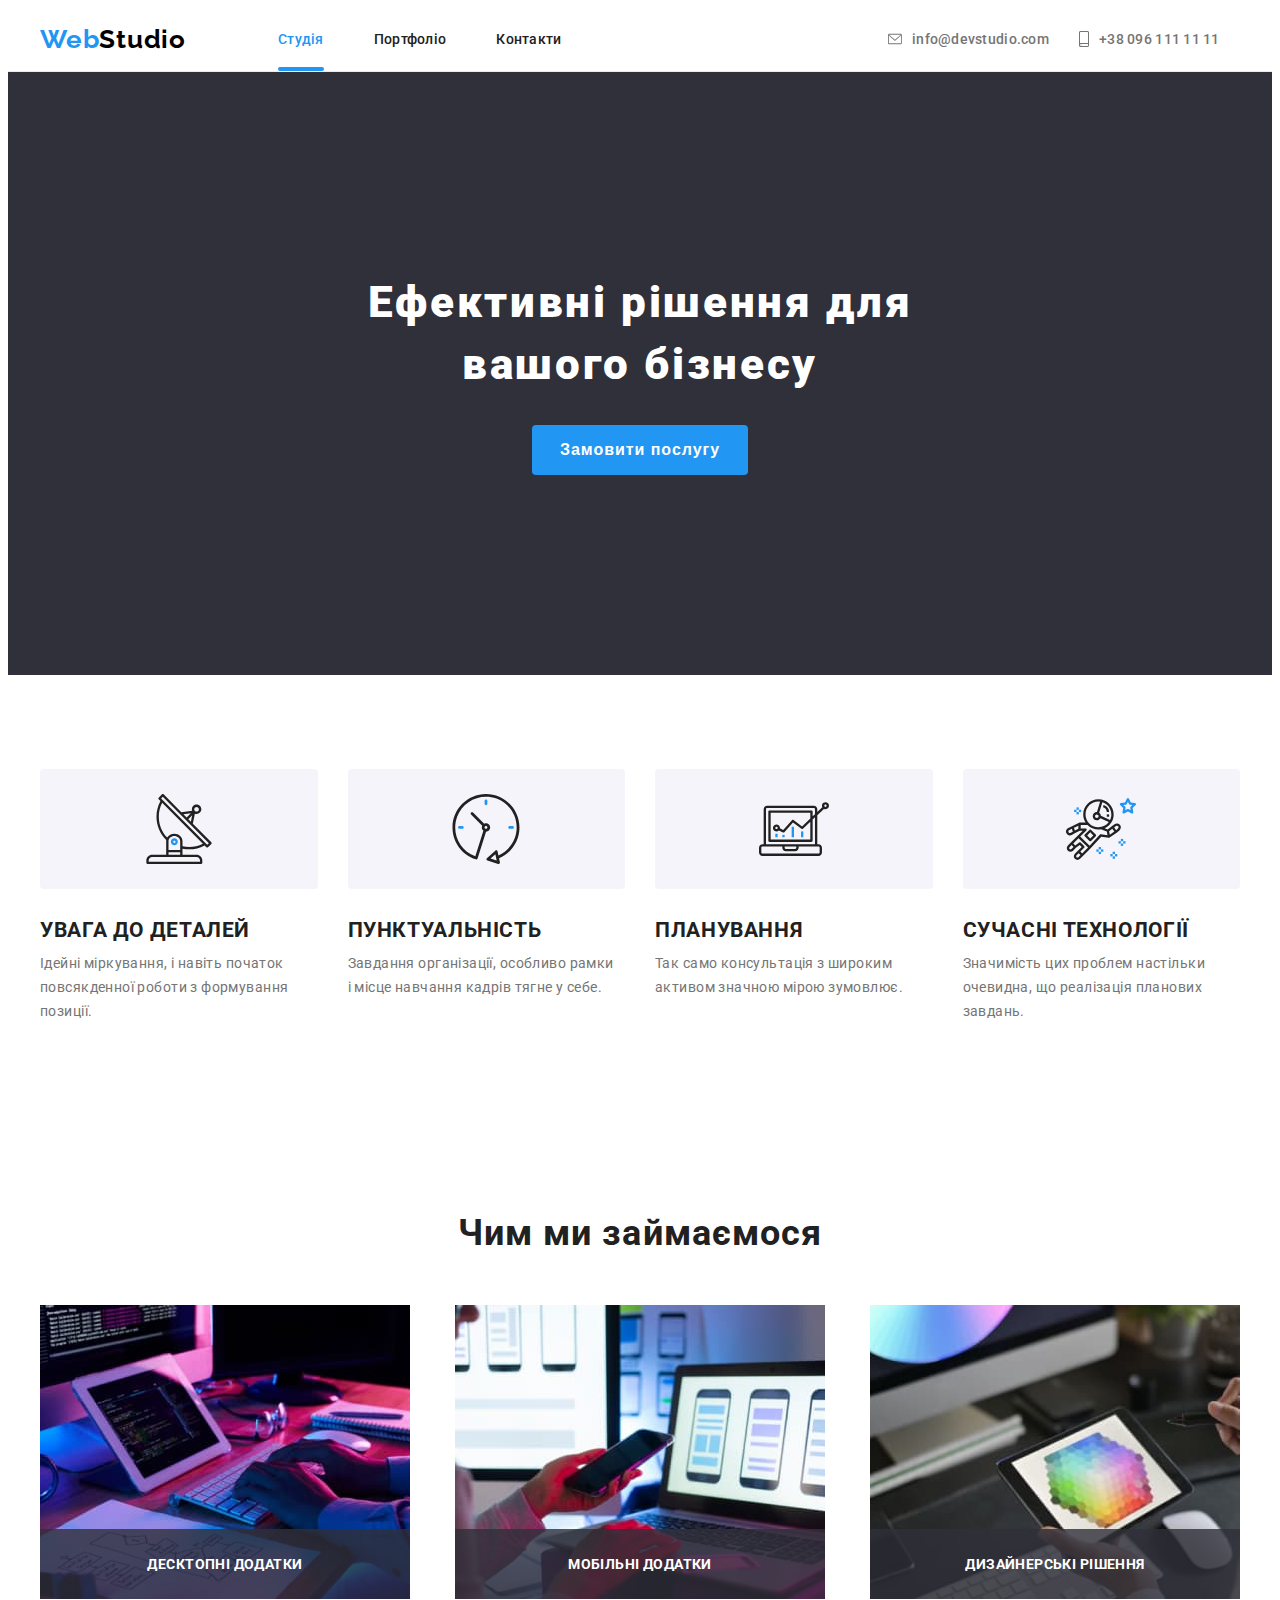
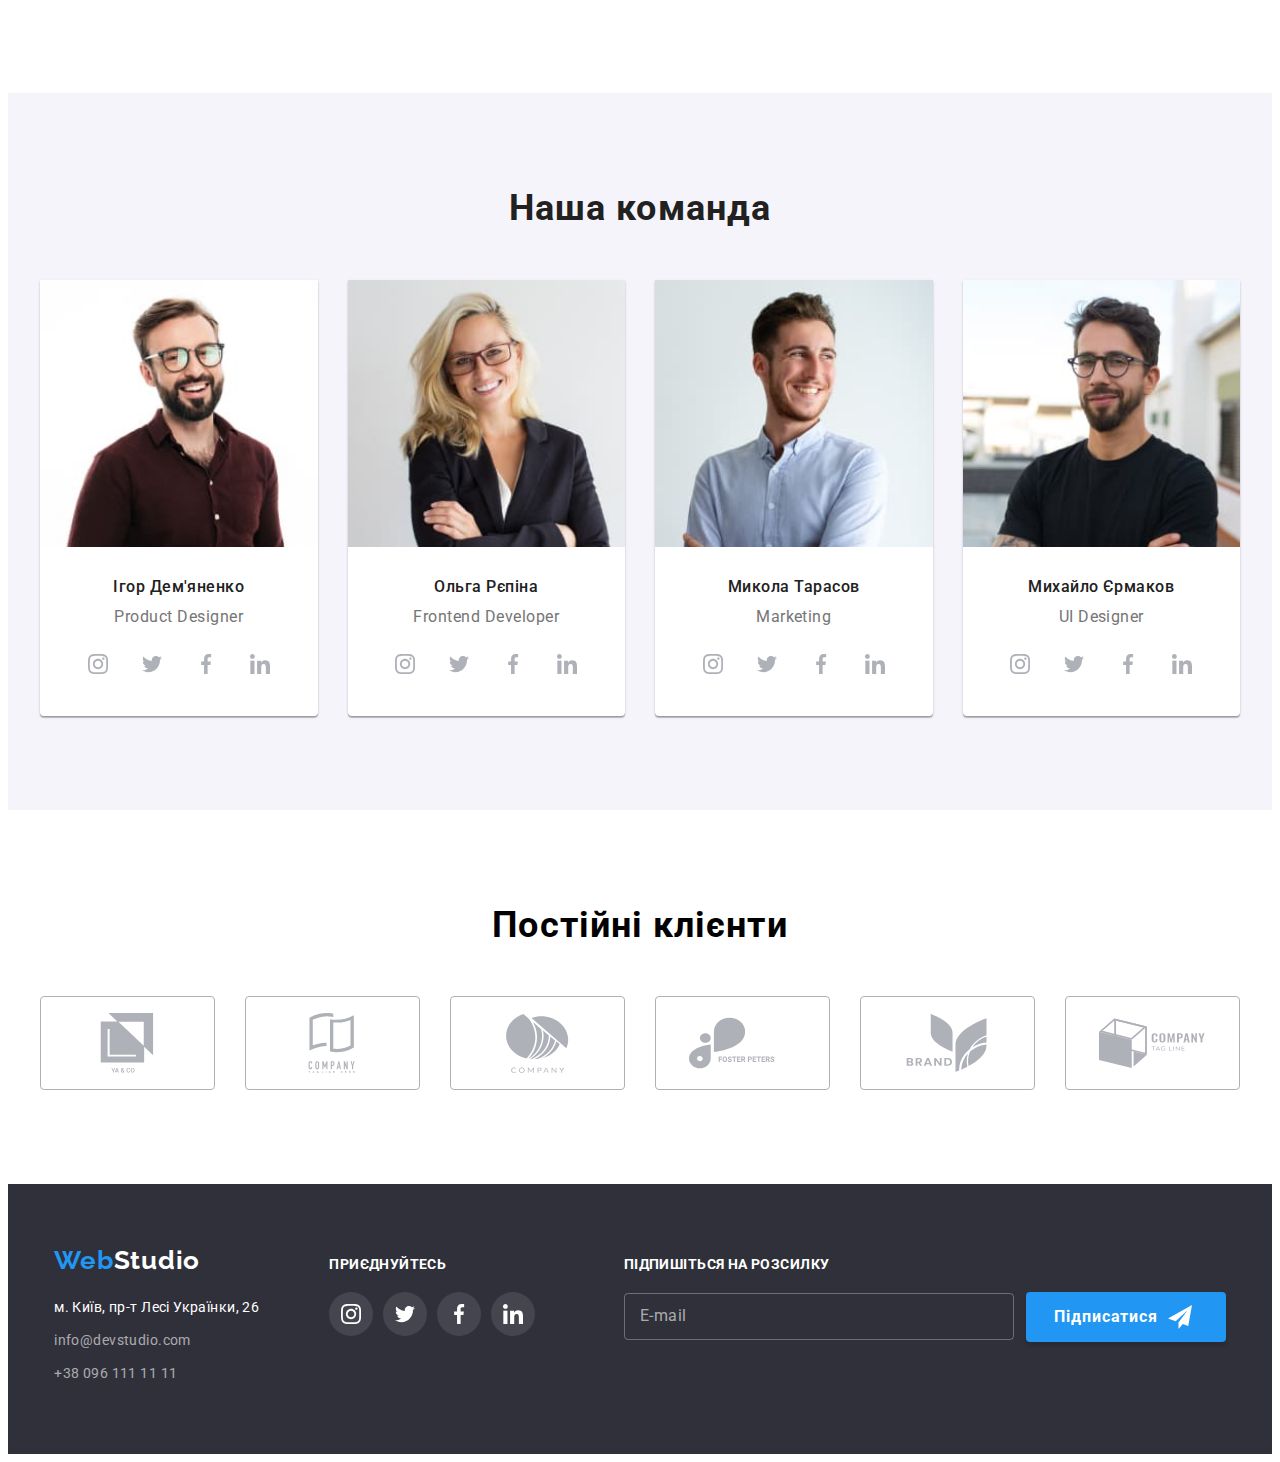
==== commit 1eed3354: "burger menu" ====
--- a/index.html
+++ b/index.html
@@ -39,11 +39,42 @@
                     </svg>+38 096 111 11 11</a>
             </li>
         </ul>
-            <button class="header-btn">
+            <button class="header-btn mob-menu-open">
                 <svg width="24" height="16">
                     <use href="./symbol-defs.svg#icon-header-btn"></use>
                 </svg>
             </button>
+                </div>
+            </div>
+
+            <div class="mob-menu  is-hidden-mob">
+                <div class="mob-menu-container">
+                    <button type="button" class="mob-button-close">
+                        <svg class="mob-menu-close-svg" width="19"height="19">
+                            <use href="./symbol-defs.svg#icon-exit"></use>
+                        </svg>
+                    </button>
+
+                        <nav class="mob-menu-nav">
+                            <ul class="mob-menu-nav-list">
+                                <li class="mob-menu-nav-list-item"><a href="./index.html"class="mob-menu-nav-list-link">Студія</a></li>
+                                <li class="mob-menu-nav-list-item"><a href="./portfolio.html"class="mob-menu-nav-list-link">Портфоліо</a></li>
+                                <li class="mob-menu-nav-list-item"><a href=""class="mob-menu-nav-list-link">Контакти</a></li>
+                            </ul>
+                        </nav>
+
+                    <div class="mob-menu-bottom">
+                        <ul class="mob-menu-contacts-list">
+                            <li class="mob-menu-contacts-list-item"><a href="tel:"class="mob-menu-contacts-list-link">+38 096 111 11 11</a></li>
+                            <li class="mob-menu-contacts-list-item"><a href="mailto:"class="mob-menu-contacts-list-link mob-menu-mail">info@devstudio.com</a></li>
+                        </ul>
+                        <ul class="mob-menu-social-list">
+                            <li class="mob-menu-social-list-item"><a href=""class="mob-menu-social-list-link">Instagram</a></li>
+                            <li class="mob-menu-social-list-item"><a href=""class="mob-menu-social-list-link">Twitter</a></li>
+                            <li class="mob-menu-social-list-item"><a href=""class="mob-menu-social-list-link">Facebook</a></li>
+                            <li class="mob-menu-social-list-item"><a href=""class="mob-menu-social-list-link">LinkedIn</a></li>
+                        </ul>
+                    </div>
                 </div>
             </div>
         </header>
@@ -468,5 +499,6 @@
         </div>
     </div>
     <script src="./script.js"></script>
+    <script src="./mob-menu.js"></script>
 </body>
 </html>--- a/css/main.min.css
+++ b/css/main.min.css
@@ -1 +1 @@
-ul{margin:0;list-style:none;padding:0}h1,h2,h3,h4,h5,h6,p{margin:0}a{text-decoration:none}button{border:none;cursor:pointer}address{font-style:normal}img{display:block;height:auto;width:100%}textarea{resize:none}body{font-family:"Roboto";font-size:14px}.container{padding-right:15px;padding-left:15px;margin:0 auto}@media screen and (min-width: 480px){.container{width:480px}}@media screen and (min-width: 768px){.container{width:768px}}@media screen and (min-width: 1200px){.container{width:1200px}}.backdrop{position:fixed;top:0;left:0;width:100%;height:100%;background-color:rgba(0,0,0,.2);-webkit-transition:opacity .5s cubic-bezier(0.4, 0, 0.2, 1);transition:opacity .5s cubic-bezier(0.4, 0, 0.2, 1);opacity:1;z-index:2}.backdrop.is-hidden{opacity:0;pointer-events:none}.backdrop.is-hidden .modal{-webkit-transform:translate(-50%, -200%);transform:translate(-50%, -200%)}.modal{position:absolute;top:50%;left:50%;width:450px;padding:40px;border-radius:4px;-webkit-box-shadow:0px 2px 1px 0px rgba(0,0,0,.2),0px 1px 1px 0px rgba(0,0,0,.14),0px 1px 3px 0px rgba(0,0,0,.12);box-shadow:0px 2px 1px 0px rgba(0,0,0,.2),0px 1px 1px 0px rgba(0,0,0,.14),0px 1px 3px 0px rgba(0,0,0,.12);-webkit-transform:translate(-50%, -50%);transform:translate(-50%, -50%);-webkit-transition:-webkit-transform .5s cubic-bezier(0.4, 0, 0.2, 1);transition:-webkit-transform .5s cubic-bezier(0.4, 0, 0.2, 1);transition:transform .5s cubic-bezier(0.4, 0, 0.2, 1);transition:transform .5s cubic-bezier(0.4, 0, 0.2, 1), -webkit-transform .5s cubic-bezier(0.4, 0, 0.2, 1);background-color:#fff}@media screen and (min-width: 1200px){.modal{width:528px}}.modal-desc{color:#212121;font-family:Roboto;font-size:20px;font-weight:700;line-height:30px;letter-spacing:.03em;text-align:center;margin-bottom:12px}@media screen and (min-width: 1200px){.modal-desc{line-height:23px}}.modal-form{font-family:Roboto;font-size:12px;font-weight:400;line-height:1.1;letter-spacing:.01em;color:#757575}.modal-label{display:block;margin-bottom:10px}.modal-span{position:relative;color:#000;-webkit-transition:color 2s cubic-bezier(0.4, 0, 0.2, 1);transition:color 2s cubic-bezier(0.4, 0, 0.2, 1)}.modal-span:focus-within{color:#2196f3}.modal-span-svg{position:absolute;top:1px;left:11px}.modal-span-icon{fill:currentColor}.input-name,.input-tel,.input-email{background-color:rgba(0,0,0,0);color:#000;border-radius:4px;border:1px solid rgba(33,33,33,.2);width:100%;height:40px;padding-left:35px;margin-top:4px;-webkit-transition:outline 250ms cubic-bezier(0.4, 0, 0.2, 1);transition:outline 250ms cubic-bezier(0.4, 0, 0.2, 1)}.input-name:focus-within,.input-name:focus-within,.input-name:focus-within,.input-tel:focus-within,.input-tel:focus-within,.input-tel:focus-within,.input-email:focus-within,.input-email:focus-within,.input-email:focus-within{outline:1px solid #2196f3}.modal-textarea{margin-top:4px;padding:12px 16px 12px 16px;width:100%;height:120px;color:#000;border-radius:4px;border:1px solid rgba(33,33,33,.2);-webkit-transition:outline 250ms cubic-bezier(0.4, 0, 0.2, 1);transition:outline 250ms cubic-bezier(0.4, 0, 0.2, 1)}.modal-textarea:focus-within{outline:1px solid #2196f3}.modal-textarea::-webkit-input-placeholder{color:rgba(117,117,117,.5);font-family:"Roboto";font-size:12px;font-style:normal;font-weight:400;line-height:normal;letter-spacing:.12px}.modal-textarea::-moz-placeholder{color:rgba(117,117,117,.5);font-family:"Roboto";font-size:12px;font-style:normal;font-weight:400;line-height:normal;letter-spacing:.12px}.modal-textarea:-ms-input-placeholder{color:rgba(117,117,117,.5);font-family:"Roboto";font-size:12px;font-style:normal;font-weight:400;line-height:normal;letter-spacing:.12px}.modal-textarea::-ms-input-placeholder{color:rgba(117,117,117,.5);font-family:"Roboto";font-size:12px;font-style:normal;font-weight:400;line-height:normal;letter-spacing:.12px}.modal-textarea::placeholder{color:rgba(117,117,117,.5);font-family:"Roboto";font-size:12px;font-style:normal;font-weight:400;line-height:normal;letter-spacing:.12px}.modal-privacy{display:-webkit-box;display:-ms-flexbox;display:flex;gap:7px;-webkit-box-pack:center;-ms-flex-pack:center;justify-content:center;-webkit-box-align:center;-ms-flex-align:center;align-items:center;margin-bottom:30px}.privacy-span{color:#757575;font-family:"Roboto";font-size:12px;font-style:normal;font-weight:400;line-height:1.1;letter-spacing:.03em}@media screen and (min-width: 1200px){.privacy-span{font-size:14px}}.privacy-link{color:#2196f3;font-family:"Roboto";font-size:14px;font-style:normal;font-weight:400;line-height:1.1;letter-spacing:.03em;text-decoration-line:underline}.privacy-input{width:16px;height:15px}.footer-form-btn{font-family:Roboto;font-size:16px;font-weight:700;line-height:30px;letter-spacing:.06em;color:#fff;width:200px;height:50px;border-radius:4px;background-color:#2196f3;-webkit-box-shadow:0px 4px 4px 0px rgba(0,0,0,.15);box-shadow:0px 4px 4px 0px rgba(0,0,0,.15);padding:10px 28px 10px 28px;display:-webkit-box;display:-ms-flexbox;display:flex;-webkit-box-align:center;-ms-flex-align:center;align-items:center;gap:10px}.modal-send-btn{width:200px;height:50px;border-radius:4px;background-color:#2196f3;font-size:16px;font-weight:700;line-height:30px;letter-spacing:.06em;color:#fff;margin:0 auto;display:block;-webkit-box-shadow:0px 4px 4px 0px rgba(0,0,0,.15);box-shadow:0px 4px 4px 0px rgba(0,0,0,.15)}.modal-close-btn{width:30px;height:30px;border-radius:50%;border:1px solid rgba(0,0,0,.1);position:absolute;padding:9px;top:14px;right:14px;background-color:rgba(0,0,0,0)}.modal-close-btn:hover{color:#2196f3}.modal-btn-span{position:sticky;display:-webkit-box;display:-ms-flexbox;display:flex;-webkit-box-pack:center;-ms-flex-pack:center;justify-content:center;-webkit-box-align:center;-ms-flex-align:center;align-items:center;color:#000;-webkit-transition:color 250ms cubic-bezier(0.4, 0, 0.2, 1);transition:color 250ms cubic-bezier(0.4, 0, 0.2, 1)}.modal-btn-span:hover{color:#2196f3}.modal-svg-btn{fill:currentColor}.footer-form{display:-webkit-box;display:-ms-flexbox;display:flex;-webkit-box-orient:vertical;-webkit-box-direction:normal;-ms-flex-direction:column;flex-direction:column;-webkit-box-align:center;-ms-flex-align:center;align-items:center;gap:20px}@media screen and (min-width: 1200px){.footer-form{-webkit-box-orient:horizontal;-webkit-box-direction:normal;-ms-flex-direction:row;flex-direction:row;gap:12px}}.footer-form-title{font-family:Roboto;font-size:14px;font-weight:700;line-height:16px;letter-spacing:.03em;color:#fff;text-transform:uppercase;margin-top:12px;margin-bottom:20px}.footer-form-input{width:100%;background-color:rgba(0,0,0,0);border:1px solid rgba(255,255,255,.3);border-radius:4px;padding:15px;width:358px;outline:none;color:#fff}.footer-form-input::-webkit-input-placeholder{font-family:Roboto;font-size:16px;font-weight:400;line-height:20px;letter-spacing:.03em;color:rgba(255,255,255,.6)}.footer-form-input::-moz-placeholder{font-family:Roboto;font-size:16px;font-weight:400;line-height:20px;letter-spacing:.03em;color:rgba(255,255,255,.6)}.footer-form-input:-ms-input-placeholder{font-family:Roboto;font-size:16px;font-weight:400;line-height:20px;letter-spacing:.03em;color:rgba(255,255,255,.6)}.footer-form-input::-ms-input-placeholder{font-family:Roboto;font-size:16px;font-weight:400;line-height:20px;letter-spacing:.03em;color:rgba(255,255,255,.6)}.footer-form-input::placeholder{font-family:Roboto;font-size:16px;font-weight:400;line-height:20px;letter-spacing:.03em;color:rgba(255,255,255,.6)}.footer-form-link{width:24px;height:24px;display:-webkit-box;display:-ms-flexbox;display:flex;color:#fff}.footer-form-svg{fill:currentColor}.footer-form-input{background-color:rgba(0,0,0,0);border:1px solid rgba(255,255,255,.3);border-radius:4px;padding:15px;width:100%;outline:none;color:#fff}@media screen and (min-width: 768px){.footer-form-input{width:450px}}@media screen and (min-width: 1200px){.footer-form-input{width:358px}}.header{padding:16px 0;border-bottom:1px solid #ececec;position:sticky;top:0;background-color:#fff;z-index:1}.header-wrap{display:-webkit-box;display:-ms-flexbox;display:flex;-webkit-box-align:center;-ms-flex-align:center;align-items:center}@media screen and (min-width: 768px){.header-wrap{display:-webkit-box;display:-ms-flexbox;display:flex;gap:88px}}@media screen and (min-width: 1200px){.header-wrap{gap:92px}}.header-btn{display:block;background-color:rgba(0,0,0,0);margin-left:auto}@media screen and (min-width: 768px){.header-btn{display:none}}.header-logo{font-family:Raleway;font-size:26px;font-weight:700;line-height:1.2;letter-spacing:.03em;text-align:left;color:#2196f3}.header-studio{color:#000}.nav-list{display:none}@media screen and (min-width: 768px){.nav-list{display:-webkit-box;display:-ms-flexbox;display:flex;gap:50px}.nav-list-link{font-weight:500;line-height:1.1;letter-spacing:.02em;text-align:left;color:#212121;position:relative;-webkit-transition:color 250ms cubic-bezier(0.4, 0, 0.2, 1);transition:color 250ms cubic-bezier(0.4, 0, 0.2, 1)}.nav-list-link:hover{color:#2196f3}}@-webkit-keyframes navActive{from{opacity:0}to{opacity:1}}@keyframes navActive{from{opacity:0}to{opacity:1}}.active{color:#2196f3}.active::after{content:"";position:absolute;bottom:0;left:0;display:block;width:100%;height:4px;border-radius:2px;background-color:#2196f3;margin-bottom:-30px;-webkit-animation-name:navActive;animation-name:navActive;-webkit-animation-duration:1s;animation-duration:1s}@media screen and (min-width: 1200px){.active::after{margin-bottom:-24px}}.contacts-list{display:none}@media screen and (min-width: 768px){.contacts-list{display:-webkit-box;display:-ms-flexbox;display:flex;-webkit-box-orient:vertical;-webkit-box-direction:normal;-ms-flex-direction:column;flex-direction:column;gap:10px;margin-left:auto}}@media screen and (min-width: 1200px){.contacts-list{-webkit-box-orient:horizontal;-webkit-box-direction:normal;-ms-flex-direction:row;flex-direction:row;gap:30px}}.contacts-list-link{font-weight:500;line-height:1.1;letter-spacing:.02em;text-align:left;color:#757575;width:161px;height:16px;display:-webkit-box;display:-ms-flexbox;display:flex;-webkit-box-align:center;-ms-flex-align:center;align-items:center;gap:10px;color:#757575;-webkit-transition:color 250ms cubic-bezier(0.4, 0, 0.2, 1);transition:color 250ms cubic-bezier(0.4, 0, 0.2, 1)}@media screen and (min-width: 768px){.contacts-list-link{font-size:12px}}@media screen and (min-width: 1200px){.contacts-list-link{font-size:14px}}.contacts-list-link:hover{color:#2196f3}.contacts-list-svg{margin-bottom:2px;fill:currentColor}.section-hero{padding:118px 0;background-color:#2f303a;background-repeat:no-repeat;background-size:cover;background-position:center}@media screen and (min-width: 1200px){.section-hero{padding:200px 0}}.section-hero-title{font-size:26px;font-weight:900;line-height:42px;letter-spacing:.06em;text-align:center;color:#fff;max-width:360px;margin:0 auto}@media screen and (min-width: 1200px){.section-hero-title{font-size:44px;line-height:1.4;max-width:696px}}.section-hero-btn{margin:0 auto;display:block;height:50px;width:200px;font-size:16px;font-weight:700;line-height:1.9;letter-spacing:.06em;text-align:center;color:#fff;background-color:#2196f3;margin-top:30px;border-radius:4px;-webkit-transition:-webkit-box-shadow 250ms cubic-bezier(0.4, 0, 0.2, 1);transition:-webkit-box-shadow 250ms cubic-bezier(0.4, 0, 0.2, 1);transition:box-shadow 250ms cubic-bezier(0.4, 0, 0.2, 1);transition:box-shadow 250ms cubic-bezier(0.4, 0, 0.2, 1), -webkit-box-shadow 250ms cubic-bezier(0.4, 0, 0.2, 1)}@media screen and (min-width: 1200px){.section-hero-btn{width:216px}}.section-hero-btn:hover{-webkit-box-shadow:0px 4px 4px 0px rgba(0,0,0,.15);box-shadow:0px 4px 4px 0px rgba(0,0,0,.15)}.section-features{padding:60px 0}@media screen and (min-width: 1200px){.section-features{padding:94px 0}}.features-list{display:-webkit-box;display:-ms-flexbox;display:flex;-webkit-box-orient:vertical;-webkit-box-direction:normal;-ms-flex-direction:column;flex-direction:column;gap:30px}@media screen and (min-width: 768px){.features-list{-webkit-box-orient:horizontal;-webkit-box-direction:normal;-ms-flex-direction:row;flex-direction:row;-ms-flex-wrap:wrap;flex-wrap:wrap}}.features-list-title{font-weight:700;line-height:1.1;letter-spacing:.03em;color:#212121;margin-bottom:10px;margin-top:30px;text-align:center}@media screen and (min-width: 768px){.features-list-title{text-align:left}}.features-list-desc{font-weight:400;line-height:1.7;letter-spacing:.03em;color:#757575;max-width:450px}@media screen and (min-width: 768px){.features-list-desc{max-width:354px;text-align:left}}@media screen and (min-width: 1200px){.features-list-desc{max-width:270px}}@media screen and (min-width: 768px){.features-list .features-list-item{-ms-flex-preferred-size:calc((100% - 30px)/2);flex-basis:calc((100% - 30px)/2)}}@media screen and (min-width: 1200px){.features-list .features-list-item{-ms-flex-preferred-size:calc((100% - 90px)/4);flex-basis:calc((100% - 90px)/4)}}.features-list .features-wrap{display:-webkit-box;display:-ms-flexbox;display:flex;-webkit-box-pack:center;-ms-flex-pack:center;justify-content:center;-webkit-box-align:center;-ms-flex-align:center;align-items:center;height:120px;background-color:#f5f4fa;border-radius:4px}.section-work{padding-top:94px;padding-bottom:94px}.section-work-title{font-size:36px;font-weight:700;line-height:1.2;letter-spacing:.03em;text-align:center;color:#212121;margin-bottom:50px}.work-list{display:-webkit-box;display:-ms-flexbox;display:flex;-webkit-box-pack:justify;-ms-flex-pack:justify;justify-content:space-between;gap:30px}.work-list-wrap{position:relative}.work-list-desc{position:absolute;bottom:0;left:0;width:100%;height:70px;background-color:rgba(47,48,58,.8);display:-webkit-box;display:-ms-flexbox;display:flex;-webkit-box-pack:center;-ms-flex-pack:center;justify-content:center;-webkit-box-align:center;-ms-flex-align:center;align-items:center;text-transform:uppercase;font-size:14px;font-weight:700;line-height:16px;letter-spacing:.03em;text-align:center;color:#fff}@media screen and (max-width: 1200px){.section-work{display:none}}.section-team{padding-top:94px;padding-bottom:94px;background-color:#f5f4fa}.section-team-title{font-size:36px;font-weight:700;line-height:1.2;letter-spacing:.03em;text-align:center;color:#212121;margin-bottom:50px}.section-team-wrap{display:-webkit-box;display:-ms-flexbox;display:flex;-ms-flex-pack:distribute;justify-content:space-around}.team-list{display:-webkit-box;display:-ms-flexbox;display:flex;gap:30px}.team-list-item{border-radius:0px 0px 4px 4px;-webkit-box-shadow:0px 2px 1px 0px rgba(0,0,0,.2),0px 1px 1px 0px rgba(0,0,0,.14),0px 1px 3px 0px rgba(0,0,0,.12);box-shadow:0px 2px 1px 0px rgba(0,0,0,.2),0px 1px 1px 0px rgba(0,0,0,.14),0px 1px 3px 0px rgba(0,0,0,.12);background-color:#fff}.team-list-info{margin-top:30px}.team-list-title{font-size:16px;font-weight:500;line-height:1.2;letter-spacing:.03em;text-align:center;color:#212121;margin-bottom:10px}.team-list-desc{font-size:16px;font-weight:400;line-height:1.2;letter-spacing:.03em;text-align:center;color:#757575}.social-list{display:-webkit-box;display:-ms-flexbox;display:flex;-webkit-box-align:center;-ms-flex-align:center;align-items:center;-webkit-box-pack:center;-ms-flex-pack:center;justify-content:center;gap:10px;margin-top:16px;margin-bottom:30px}.social-list-link{width:44px;height:44px;display:-webkit-box;display:-ms-flexbox;display:flex;-webkit-box-align:center;-ms-flex-align:center;align-items:center;-webkit-box-pack:center;-ms-flex-pack:center;justify-content:center;border-radius:50%;color:#afb1b8;background-color:#fff;-webkit-transition:color 250ms cubic-bezier(0.4, 0, 0.2, 1),background-color 250ms cubic-bezier(0.4, 0, 0.2, 1);transition:color 250ms cubic-bezier(0.4, 0, 0.2, 1),background-color 250ms cubic-bezier(0.4, 0, 0.2, 1)}.social-list-link:hover{color:#fff;background-color:#2196f3}.social-list-svg{fill:currentColor}.section-clients{padding-top:60px;padding-bottom:60px}@media screen and (min-width: 1200px){.section-clients{padding-top:94px;padding-bottom:94px}}.section-clients-title{font-family:Roboto;font-size:28px;font-weight:700;line-height:33px;letter-spacing:.03em;text-align:center;margin-bottom:30px}@media screen and (min-width: 1200px){.section-clients-title{font-size:36px;line-height:42px;margin-bottom:50px}}.clients-list{display:-webkit-box;display:-ms-flexbox;display:flex;-ms-flex-wrap:wrap;flex-wrap:wrap;gap:30px}.clients-list-item{-ms-flex-preferred-size:calc((100% - 30px)/2);flex-basis:calc((100% - 30px)/2)}.clients-list-link{display:-webkit-box;display:-ms-flexbox;display:flex;-webkit-box-align:center;-ms-flex-align:center;align-items:center;-webkit-box-pack:center;-ms-flex-pack:center;justify-content:center;height:92px;border-radius:4px;border:solid 1px;color:#afb1b8;-webkit-transition:color 250ms cubic-bezier(0.4, 0, 0.2, 1),border-color 250ms cubic-bezier(0.4, 0, 0.2, 1);transition:color 250ms cubic-bezier(0.4, 0, 0.2, 1),border-color 250ms cubic-bezier(0.4, 0, 0.2, 1)}.clients-list-link:hover{color:#2196f3;border-color:#2196f3}.clients-list-svg{fill:currentColor}@media screen and (min-width: 768px){.clients-list-item{-ms-flex-preferred-size:calc((100% - 60px)/3);flex-basis:calc((100% - 60px)/3)}}@media screen and (min-width: 1200px){.clients-list{display:-webkit-box;display:-ms-flexbox;display:flex;gap:30px}.clients-list-item{-ms-flex-preferred-size:calc((100% - 150px)/6);flex-basis:calc((100% - 150px)/6)}}footer{background-color:#2f303a;padding:60px 0;text-align:center}@media screen and (min-width: 1200px){footer{text-align:left}}.footer-logo{font-family:Raleway;font-size:24px;font-weight:700;line-height:28px;letter-spacing:.03em;text-align:left;color:#2196f3}@media screen and (min-width: 1200px){.footer-logo{font-size:26px;line-height:1.2}}.footer-studio{color:#fff}.address{margin-top:20px}.address-list-link{font-weight:400;line-height:1.7;letter-spacing:.03em;text-align:left;color:rgba(255,255,255,.6)}a[href^=https]{color:#fff}.adress-list-item{margin-bottom:9px}.footer-wrap{display:-webkit-box;display:-ms-flexbox;display:flex;-webkit-box-orient:vertical;-webkit-box-direction:normal;-ms-flex-direction:column;flex-direction:column;gap:60px}@media screen and (min-width: 1200px){.footer-wrap{-webkit-box-orient:horizontal;-webkit-box-direction:normal;-ms-flex-direction:row;flex-direction:row;-ms-flex-pack:distribute;justify-content:space-around}}.footer-tab-wrap{display:-webkit-box;display:-ms-flexbox;display:flex;-webkit-box-orient:vertical;-webkit-box-direction:normal;-ms-flex-direction:column;flex-direction:column;-webkit-box-align:center;-ms-flex-align:center;align-items:center;gap:60px}@media screen and (min-width: 768px){.footer-tab-wrap{-webkit-box-orient:horizontal;-webkit-box-direction:normal;-ms-flex-direction:row;flex-direction:row;-ms-flex-pack:distribute;justify-content:space-around;-webkit-box-align:baseline;-ms-flex-align:baseline;align-items:baseline}}@media screen and (min-width: 1200px){.footer-tab-wrap{gap:70px}}.join-wrap-title{color:#fff;font-size:14px;font-weight:700;line-height:16px;letter-spacing:.03em;text-align:center;text-transform:uppercase;margin-bottom:20px;margin-top:12px}@media screen and (min-width: 1200px){.join-wrap-title{text-align:left}}.join-list{display:-webkit-box;display:-ms-flexbox;display:flex;-webkit-box-align:center;-ms-flex-align:center;align-items:center;gap:10px}.join-list-link{width:44px;height:44px;display:-webkit-box;display:-ms-flexbox;display:flex;-webkit-box-align:center;-ms-flex-align:center;align-items:center;-webkit-box-pack:center;-ms-flex-pack:center;justify-content:center;border-radius:50%;background-color:rgba(255,255,255,.1);color:#fff;-webkit-transition:background-color 250ms cubic-bezier(0.4, 0, 0.2, 1);transition:background-color 250ms cubic-bezier(0.4, 0, 0.2, 1)}.join-list-link:hover{background-color:#2196f3}.join-list-svg{fill:currentColor}.portfolio-section{padding:60px 0}@media screen and (min-width: 1200px){.portfolio-section{padding:94px 0}}.filter-list{display:-webkit-box;display:-ms-flexbox;display:flex;gap:8px;-webkit-box-pack:start;-ms-flex-pack:start;justify-content:flex-start;margin-bottom:40px;-ms-flex-wrap:wrap;flex-wrap:wrap}@media screen and (min-width: 768px){.filter-list{-webkit-box-pack:center;-ms-flex-pack:center;justify-content:center;margin-bottom:30px}}@media screen and (min-width: 1200px){.filter-list{margin-bottom:50px}}.filter-list-btn{font-family:Roboto;font-size:16px;font-weight:500;line-height:1.6;letter-spacing:.03em;text-align:center;color:#212121;padding:6px 25px;border-radius:4px;-webkit-transition:color 250ms cubic-bezier(0.4, 0, 0.2, 1),background-color 250ms cubic-bezier(0.4, 0, 0.2, 1),-webkit-box-shadow 250ms cubic-bezier(0.4, 0, 0.2, 1);transition:color 250ms cubic-bezier(0.4, 0, 0.2, 1),background-color 250ms cubic-bezier(0.4, 0, 0.2, 1),-webkit-box-shadow 250ms cubic-bezier(0.4, 0, 0.2, 1);transition:color 250ms cubic-bezier(0.4, 0, 0.2, 1),box-shadow 250ms cubic-bezier(0.4, 0, 0.2, 1),background-color 250ms cubic-bezier(0.4, 0, 0.2, 1);transition:color 250ms cubic-bezier(0.4, 0, 0.2, 1),box-shadow 250ms cubic-bezier(0.4, 0, 0.2, 1),background-color 250ms cubic-bezier(0.4, 0, 0.2, 1),-webkit-box-shadow 250ms cubic-bezier(0.4, 0, 0.2, 1)}.filter-list-btn:hover{background-color:#2196f3;color:#fff;-webkit-box-shadow:0px 2px 2px 0px rgba(0,0,0,.12),0px 1px 2px 0px rgba(0,0,0,.08),0px 3px 1px 0px rgba(0,0,0,.1);box-shadow:0px 2px 2px 0px rgba(0,0,0,.12),0px 1px 2px 0px rgba(0,0,0,.08),0px 3px 1px 0px rgba(0,0,0,.1)}.portfolio-list{display:-webkit-box;display:-ms-flexbox;display:flex;-webkit-box-orient:vertical;-webkit-box-direction:normal;-ms-flex-direction:column;flex-direction:column;gap:30px}@media screen and (min-width: 768px){.portfolio-list{-webkit-box-orient:horizontal;-webkit-box-direction:normal;-ms-flex-direction:row;flex-direction:row;-ms-flex-wrap:wrap;flex-wrap:wrap}}.portfolio-list-title{font-size:18px;font-weight:700;line-height:2;letter-spacing:.06em;color:#212121;margin-bottom:4px}.portfolio-list-desc{font-size:16px;font-weight:400;line-height:1.9;letter-spacing:.03em;text-align:left;color:#757575}.portfolio-list-link{height:100%;display:block}.portfolio-list-item{-webkit-transition:-webkit-box-shadow 250ms cubic-bezier(0.4, 0, 0.2, 1);transition:-webkit-box-shadow 250ms cubic-bezier(0.4, 0, 0.2, 1);transition:box-shadow 250ms cubic-bezier(0.4, 0, 0.2, 1);transition:box-shadow 250ms cubic-bezier(0.4, 0, 0.2, 1), -webkit-box-shadow 250ms cubic-bezier(0.4, 0, 0.2, 1);border:1px solid #eee}@media screen and (min-width: 768px){.portfolio-list-item{-ms-flex-preferred-size:calc((100% - 30px)/2);flex-basis:calc((100% - 30px)/2)}}@media screen and (min-width: 1200px){.portfolio-list-item{-ms-flex-preferred-size:calc((100% - 60px)/3);flex-basis:calc((100% - 60px)/3)}}.portfolio-list-item:hover .overlay-desc{-webkit-transform:translateY(0);transform:translateY(0)}.portfolio-list-item:hover{-webkit-box-shadow:1px 4px 6px 0px rgba(0,0,0,.16),0px 4px 4px 0px rgba(0,0,0,.06),0px 1px 1px 0px rgba(0,0,0,.12);box-shadow:1px 4px 6px 0px rgba(0,0,0,.16),0px 4px 4px 0px rgba(0,0,0,.06),0px 1px 1px 0px rgba(0,0,0,.12)}.portfolio-list-wrap{padding:20px 24px}.overlay{position:relative;overflow:hidden}.overlay-desc{position:absolute;top:0;left:0;-webkit-transform:translateY(101%);transform:translateY(101%);height:100%;background-color:rgba(33,150,243,.9);-webkit-transition:-webkit-transform .5s ease;transition:-webkit-transform .5s ease;transition:transform .5s ease;transition:transform .5s ease, -webkit-transform .5s ease;font-family:Roboto;font-size:18px;font-weight:400;line-height:28px;letter-spacing:.03em;color:#fff;padding:77px 24px}@media screen and (min-width: 768px){.overlay-desc{padding:49px 24px 77px 24px}}@media screen and (min-width: 1200px){.overlay-desc{padding:63px 24px}}/*# sourceMappingURL=main.min.css.map */+ul{margin:0;list-style:none;padding:0}h1,h2,h3,h4,h5,h6,p{margin:0}a{text-decoration:none}button{border:none;cursor:pointer}address{font-style:normal}img{display:block;height:auto;width:100%}textarea{resize:none}body{font-family:"Roboto";font-size:14px}.container{padding-right:15px;padding-left:15px;margin:0 auto}@media screen and (min-width: 480px){.container{width:480px}}@media screen and (min-width: 768px){.container{width:768px}}@media screen and (min-width: 1200px){.container{width:1200px}}.backdrop{position:fixed;top:0;left:0;width:100%;height:100%;background-color:rgba(0,0,0,.2);-webkit-transition:opacity .5s cubic-bezier(0.4, 0, 0.2, 1);transition:opacity .5s cubic-bezier(0.4, 0, 0.2, 1);opacity:1;z-index:2}.backdrop.is-hidden{opacity:0;pointer-events:none}.backdrop.is-hidden .modal{-webkit-transform:translate(-50%, -200%);transform:translate(-50%, -200%)}.modal{position:absolute;top:50%;left:50%;width:450px;padding:40px;border-radius:4px;-webkit-box-shadow:0px 2px 1px 0px rgba(0,0,0,.2),0px 1px 1px 0px rgba(0,0,0,.14),0px 1px 3px 0px rgba(0,0,0,.12);box-shadow:0px 2px 1px 0px rgba(0,0,0,.2),0px 1px 1px 0px rgba(0,0,0,.14),0px 1px 3px 0px rgba(0,0,0,.12);-webkit-transform:translate(-50%, -50%);transform:translate(-50%, -50%);-webkit-transition:-webkit-transform .5s cubic-bezier(0.4, 0, 0.2, 1);transition:-webkit-transform .5s cubic-bezier(0.4, 0, 0.2, 1);transition:transform .5s cubic-bezier(0.4, 0, 0.2, 1);transition:transform .5s cubic-bezier(0.4, 0, 0.2, 1), -webkit-transform .5s cubic-bezier(0.4, 0, 0.2, 1);background-color:#fff}@media screen and (min-width: 1200px){.modal{width:528px}}.modal-desc{color:#212121;font-family:Roboto;font-size:20px;font-weight:700;line-height:30px;letter-spacing:.03em;text-align:center;margin-bottom:12px}@media screen and (min-width: 1200px){.modal-desc{line-height:23px}}.modal-form{font-family:Roboto;font-size:12px;font-weight:400;line-height:1.1;letter-spacing:.01em;color:#757575}.modal-label{display:block;margin-bottom:10px}.modal-span{position:relative;color:#000;-webkit-transition:color 2s cubic-bezier(0.4, 0, 0.2, 1);transition:color 2s cubic-bezier(0.4, 0, 0.2, 1)}.modal-span:focus-within{color:#2196f3}.modal-span-svg{position:absolute;top:1px;left:11px}.modal-span-icon{fill:currentColor}.input-name,.input-tel,.input-email{background-color:rgba(0,0,0,0);color:#000;border-radius:4px;border:1px solid rgba(33,33,33,.2);width:100%;height:40px;padding-left:35px;margin-top:4px;-webkit-transition:outline 250ms cubic-bezier(0.4, 0, 0.2, 1);transition:outline 250ms cubic-bezier(0.4, 0, 0.2, 1)}.input-name:focus-within,.input-name:focus-within,.input-name:focus-within,.input-tel:focus-within,.input-tel:focus-within,.input-tel:focus-within,.input-email:focus-within,.input-email:focus-within,.input-email:focus-within{outline:1px solid #2196f3}.modal-textarea{margin-top:4px;padding:12px 16px 12px 16px;width:100%;height:120px;color:#000;border-radius:4px;border:1px solid rgba(33,33,33,.2);-webkit-transition:outline 250ms cubic-bezier(0.4, 0, 0.2, 1);transition:outline 250ms cubic-bezier(0.4, 0, 0.2, 1)}.modal-textarea:focus-within{outline:1px solid #2196f3}.modal-textarea::-webkit-input-placeholder{color:rgba(117,117,117,.5);font-family:"Roboto";font-size:12px;font-style:normal;font-weight:400;line-height:normal;letter-spacing:.12px}.modal-textarea::-moz-placeholder{color:rgba(117,117,117,.5);font-family:"Roboto";font-size:12px;font-style:normal;font-weight:400;line-height:normal;letter-spacing:.12px}.modal-textarea:-ms-input-placeholder{color:rgba(117,117,117,.5);font-family:"Roboto";font-size:12px;font-style:normal;font-weight:400;line-height:normal;letter-spacing:.12px}.modal-textarea::-ms-input-placeholder{color:rgba(117,117,117,.5);font-family:"Roboto";font-size:12px;font-style:normal;font-weight:400;line-height:normal;letter-spacing:.12px}.modal-textarea::placeholder{color:rgba(117,117,117,.5);font-family:"Roboto";font-size:12px;font-style:normal;font-weight:400;line-height:normal;letter-spacing:.12px}.modal-privacy{display:-webkit-box;display:-ms-flexbox;display:flex;gap:7px;-webkit-box-pack:center;-ms-flex-pack:center;justify-content:center;-webkit-box-align:center;-ms-flex-align:center;align-items:center;margin-bottom:30px}.privacy-span{color:#757575;font-family:"Roboto";font-size:12px;font-style:normal;font-weight:400;line-height:1.1;letter-spacing:.03em}@media screen and (min-width: 1200px){.privacy-span{font-size:14px}}.privacy-link{color:#2196f3;font-family:"Roboto";font-size:14px;font-style:normal;font-weight:400;line-height:1.1;letter-spacing:.03em;text-decoration-line:underline}.privacy-input{width:16px;height:15px}.footer-form-btn{font-family:Roboto;font-size:16px;font-weight:700;line-height:30px;letter-spacing:.06em;color:#fff;width:200px;height:50px;border-radius:4px;background-color:#2196f3;-webkit-box-shadow:0px 4px 4px 0px rgba(0,0,0,.15);box-shadow:0px 4px 4px 0px rgba(0,0,0,.15);padding:10px 28px 10px 28px;display:-webkit-box;display:-ms-flexbox;display:flex;-webkit-box-align:center;-ms-flex-align:center;align-items:center;gap:10px}.modal-send-btn{width:200px;height:50px;border-radius:4px;background-color:#2196f3;font-size:16px;font-weight:700;line-height:30px;letter-spacing:.06em;color:#fff;margin:0 auto;display:block;-webkit-box-shadow:0px 4px 4px 0px rgba(0,0,0,.15);box-shadow:0px 4px 4px 0px rgba(0,0,0,.15)}.modal-close-btn{width:30px;height:30px;border-radius:50%;border:1px solid rgba(0,0,0,.1);position:absolute;padding:9px;top:14px;right:14px;background-color:rgba(0,0,0,0)}.modal-close-btn:hover{color:#2196f3}.modal-btn-span{position:sticky;display:-webkit-box;display:-ms-flexbox;display:flex;-webkit-box-pack:center;-ms-flex-pack:center;justify-content:center;-webkit-box-align:center;-ms-flex-align:center;align-items:center;color:#000;-webkit-transition:color 250ms cubic-bezier(0.4, 0, 0.2, 1);transition:color 250ms cubic-bezier(0.4, 0, 0.2, 1)}.modal-btn-span:hover{color:#2196f3}.modal-svg-btn{fill:currentColor}.footer-form{display:-webkit-box;display:-ms-flexbox;display:flex;-webkit-box-orient:vertical;-webkit-box-direction:normal;-ms-flex-direction:column;flex-direction:column;-webkit-box-align:center;-ms-flex-align:center;align-items:center;gap:20px}@media screen and (min-width: 1200px){.footer-form{-webkit-box-orient:horizontal;-webkit-box-direction:normal;-ms-flex-direction:row;flex-direction:row;gap:12px}}.footer-form-title{font-family:Roboto;font-size:14px;font-weight:700;line-height:16px;letter-spacing:.03em;color:#fff;text-transform:uppercase;margin-top:12px;margin-bottom:20px}.footer-form-input{width:100%;background-color:rgba(0,0,0,0);border:1px solid rgba(255,255,255,.3);border-radius:4px;padding:15px;width:358px;outline:none;color:#fff}.footer-form-input::-webkit-input-placeholder{font-family:Roboto;font-size:16px;font-weight:400;line-height:20px;letter-spacing:.03em;color:rgba(255,255,255,.6)}.footer-form-input::-moz-placeholder{font-family:Roboto;font-size:16px;font-weight:400;line-height:20px;letter-spacing:.03em;color:rgba(255,255,255,.6)}.footer-form-input:-ms-input-placeholder{font-family:Roboto;font-size:16px;font-weight:400;line-height:20px;letter-spacing:.03em;color:rgba(255,255,255,.6)}.footer-form-input::-ms-input-placeholder{font-family:Roboto;font-size:16px;font-weight:400;line-height:20px;letter-spacing:.03em;color:rgba(255,255,255,.6)}.footer-form-input::placeholder{font-family:Roboto;font-size:16px;font-weight:400;line-height:20px;letter-spacing:.03em;color:rgba(255,255,255,.6)}.footer-form-link{width:24px;height:24px;display:-webkit-box;display:-ms-flexbox;display:flex;color:#fff}.footer-form-svg{fill:currentColor}.footer-form-input{background-color:rgba(0,0,0,0);border:1px solid rgba(255,255,255,.3);border-radius:4px;padding:15px;width:100%;outline:none;color:#fff}@media screen and (min-width: 768px){.footer-form-input{width:450px}}@media screen and (min-width: 1200px){.footer-form-input{width:358px}}.is-hidden-mob{opacity:0;pointer-events:none;visibility:hidden}.mob-menu{position:fixed;z-index:1;top:0;left:0;width:100vw;height:100vh;padding:48px 40px;background-color:#fff;-webkit-transform:translateX(0);transform:translateX(0);-webkit-transition:1s;transition:1s}.mob-menu.is-hidden-mob{-webkit-transform:translateX(-100%);transform:translateX(-100%)}.mob-menu-container{display:-webkit-box;display:-ms-flexbox;display:flex;-webkit-box-orient:vertical;-webkit-box-direction:normal;-ms-flex-direction:column;flex-direction:column;-webkit-box-pack:justify;-ms-flex-pack:justify;justify-content:space-between;height:100%}.mob-button-close{position:absolute;width:40px;height:40px;top:10px;right:10px;background:rgba(0,0,0,0)}.mob-button-close:hover{color:#2196f3}.mob-menu-close-svg{fill:currentColor}.mob-menu-nav-list-item{margin-bottom:32px}.mob-menu-contacts-list-item:not(:last-child){margin-bottom:32px}.mob-menu-social-list{display:-webkit-box;display:-ms-flexbox;display:flex;gap:10px;margin-top:64px}.mob-menu-nav-list-link{font-family:Roboto;font-size:40px;font-weight:500;line-height:46.88px;letter-spacing:.02em;text-align:left;color:#212121}.mob-menu-nav-list-link:hover{color:#2196f3}.mob-menu-contacts-list-link{font-family:Roboto;font-size:34px;font-weight:500;line-height:39.84px;letter-spacing:.02em;text-align:left;color:#757575}.mob-menu-contacts-list-link:hover{color:#2196f3}.mob-menu-mail{font-family:Roboto;font-size:24px;font-weight:500;line-height:28.13px;letter-spacing:.02em;text-align:left;color:#757575}.mob-menu-social-list-item:not(:last-child){border-right:1px solid rgba(33,33,33,.2)}.mob-menu-social-list-link{font-family:Roboto;font-size:18px;font-weight:500;line-height:22px;letter-spacing:.02em;text-align:left;color:#2196f3;padding-right:10px}.header{padding:16px 0;border-bottom:1px solid #ececec;position:sticky;top:0;background-color:#fff;z-index:1}.header-wrap{display:-webkit-box;display:-ms-flexbox;display:flex;-webkit-box-align:center;-ms-flex-align:center;align-items:center}@media screen and (min-width: 768px){.header-wrap{display:-webkit-box;display:-ms-flexbox;display:flex;gap:88px}}@media screen and (min-width: 1200px){.header-wrap{gap:92px}}.header-btn{display:block;background-color:rgba(0,0,0,0);margin-left:auto}@media screen and (min-width: 768px){.header-btn{display:none}}.header-logo{font-family:Raleway;font-size:26px;font-weight:700;line-height:1.2;letter-spacing:.03em;text-align:left;color:#2196f3}.header-studio{color:#000}.nav-list{display:none}@media screen and (min-width: 768px){.nav-list{display:-webkit-box;display:-ms-flexbox;display:flex;gap:50px}.nav-list-link{font-weight:500;line-height:1.1;letter-spacing:.02em;text-align:left;color:#212121;position:relative;-webkit-transition:color 250ms cubic-bezier(0.4, 0, 0.2, 1);transition:color 250ms cubic-bezier(0.4, 0, 0.2, 1)}.nav-list-link:hover{color:#2196f3}}@-webkit-keyframes navActive{from{opacity:0}to{opacity:1}}@keyframes navActive{from{opacity:0}to{opacity:1}}.active{color:#2196f3}.active::after{content:"";position:absolute;bottom:0;left:0;display:block;width:100%;height:4px;border-radius:2px;background-color:#2196f3;margin-bottom:-30px;-webkit-animation-name:navActive;animation-name:navActive;-webkit-animation-duration:1s;animation-duration:1s}@media screen and (min-width: 1200px){.active::after{margin-bottom:-24px}}.contacts-list{display:none}@media screen and (min-width: 768px){.contacts-list{display:-webkit-box;display:-ms-flexbox;display:flex;-webkit-box-orient:vertical;-webkit-box-direction:normal;-ms-flex-direction:column;flex-direction:column;gap:10px;margin-left:auto}}@media screen and (min-width: 1200px){.contacts-list{-webkit-box-orient:horizontal;-webkit-box-direction:normal;-ms-flex-direction:row;flex-direction:row;gap:30px}}.contacts-list-link{font-weight:500;line-height:1.1;letter-spacing:.02em;text-align:left;color:#757575;width:161px;height:16px;display:-webkit-box;display:-ms-flexbox;display:flex;-webkit-box-align:center;-ms-flex-align:center;align-items:center;gap:10px;color:#757575;-webkit-transition:color 250ms cubic-bezier(0.4, 0, 0.2, 1);transition:color 250ms cubic-bezier(0.4, 0, 0.2, 1)}@media screen and (min-width: 768px){.contacts-list-link{font-size:12px}}@media screen and (min-width: 1200px){.contacts-list-link{font-size:14px}}.contacts-list-link:hover{color:#2196f3}.contacts-list-svg{margin-bottom:2px;fill:currentColor}.section-hero{padding:118px 0;background-color:#2f303a;background-repeat:no-repeat;background-size:cover;background-position:center}@media screen and (min-width: 1200px){.section-hero{padding:200px 0}}.section-hero-title{font-size:26px;font-weight:900;line-height:42px;letter-spacing:.06em;text-align:center;color:#fff;max-width:360px;margin:0 auto}@media screen and (min-width: 1200px){.section-hero-title{font-size:44px;line-height:1.4;max-width:696px}}.section-hero-btn{margin:0 auto;display:block;height:50px;width:200px;font-size:16px;font-weight:700;line-height:1.9;letter-spacing:.06em;text-align:center;color:#fff;background-color:#2196f3;margin-top:30px;border-radius:4px;-webkit-transition:-webkit-box-shadow 250ms cubic-bezier(0.4, 0, 0.2, 1);transition:-webkit-box-shadow 250ms cubic-bezier(0.4, 0, 0.2, 1);transition:box-shadow 250ms cubic-bezier(0.4, 0, 0.2, 1);transition:box-shadow 250ms cubic-bezier(0.4, 0, 0.2, 1), -webkit-box-shadow 250ms cubic-bezier(0.4, 0, 0.2, 1)}@media screen and (min-width: 1200px){.section-hero-btn{width:216px}}.section-hero-btn:hover{-webkit-box-shadow:0px 4px 4px 0px rgba(0,0,0,.15);box-shadow:0px 4px 4px 0px rgba(0,0,0,.15)}.section-features{padding:60px 0}@media screen and (min-width: 1200px){.section-features{padding:94px 0}}.features-list{display:-webkit-box;display:-ms-flexbox;display:flex;-webkit-box-orient:vertical;-webkit-box-direction:normal;-ms-flex-direction:column;flex-direction:column;gap:30px}@media screen and (min-width: 768px){.features-list{-webkit-box-orient:horizontal;-webkit-box-direction:normal;-ms-flex-direction:row;flex-direction:row;-ms-flex-wrap:wrap;flex-wrap:wrap}}.features-list-title{font-weight:700;line-height:1.1;letter-spacing:.03em;color:#212121;margin-bottom:10px;margin-top:30px;text-align:center}@media screen and (min-width: 768px){.features-list-title{text-align:left}}.features-list-desc{font-weight:400;line-height:1.7;letter-spacing:.03em;color:#757575;max-width:450px}@media screen and (min-width: 768px){.features-list-desc{max-width:354px;text-align:left}}@media screen and (min-width: 1200px){.features-list-desc{max-width:270px}}@media screen and (min-width: 768px){.features-list .features-list-item{-ms-flex-preferred-size:calc((100% - 30px)/2);flex-basis:calc((100% - 30px)/2)}}@media screen and (min-width: 1200px){.features-list .features-list-item{-ms-flex-preferred-size:calc((100% - 90px)/4);flex-basis:calc((100% - 90px)/4)}}.features-list .features-wrap{display:-webkit-box;display:-ms-flexbox;display:flex;-webkit-box-pack:center;-ms-flex-pack:center;justify-content:center;-webkit-box-align:center;-ms-flex-align:center;align-items:center;height:120px;background-color:#f5f4fa;border-radius:4px}.section-work{padding-top:94px;padding-bottom:94px}.section-work-title{font-size:36px;font-weight:700;line-height:1.2;letter-spacing:.03em;text-align:center;color:#212121;margin-bottom:50px}.work-list{display:-webkit-box;display:-ms-flexbox;display:flex;-webkit-box-pack:justify;-ms-flex-pack:justify;justify-content:space-between;gap:30px}.work-list-wrap{position:relative}.work-list-desc{position:absolute;bottom:0;left:0;width:100%;height:70px;background-color:rgba(47,48,58,.8);display:-webkit-box;display:-ms-flexbox;display:flex;-webkit-box-pack:center;-ms-flex-pack:center;justify-content:center;-webkit-box-align:center;-ms-flex-align:center;align-items:center;text-transform:uppercase;font-size:14px;font-weight:700;line-height:16px;letter-spacing:.03em;text-align:center;color:#fff}@media screen and (max-width: 1200px){.section-work{display:none}}.section-team{padding:60px 0;background-color:#f5f4fa}@media screen and (min-width: 1200px){.section-team{padding:94px 0}}.section-team-title{font-size:28px;font-weight:700;line-height:33px;letter-spacing:.03em;text-align:center;color:#212121;margin-bottom:30px}@media screen and (min-width: 1200px){.section-team-title{font-size:36px;line-height:1.2;margin-bottom:50px}}.team-list{display:-webkit-box;display:-ms-flexbox;display:flex;-webkit-box-orient:vertical;-webkit-box-direction:normal;-ms-flex-direction:column;flex-direction:column;gap:30px}@media screen and (min-width: 768px){.team-list{-ms-flex-wrap:wrap;flex-wrap:wrap;-webkit-box-orient:horizontal;-webkit-box-direction:normal;-ms-flex-direction:row;flex-direction:row}}.team-list-item{border-radius:0px 0px 4px 4px;-webkit-box-shadow:0px 2px 1px 0px rgba(0,0,0,.2),0px 1px 1px 0px rgba(0,0,0,.14),0px 1px 3px 0px rgba(0,0,0,.12);box-shadow:0px 2px 1px 0px rgba(0,0,0,.2),0px 1px 1px 0px rgba(0,0,0,.14),0px 1px 3px 0px rgba(0,0,0,.12);background-color:#fff}@media screen and (min-width: 768px){.team-list-item{-ms-flex-preferred-size:calc((100% - 30px)/2);flex-basis:calc((100% - 30px)/2)}}@media screen and (min-width: 1200px){.team-list-item{-ms-flex-preferred-size:calc((100% - 90px)/4);flex-basis:calc((100% - 90px)/4)}}.team-list-info{margin-top:30px}.team-list-title{font-size:16px;font-weight:500;line-height:1.2;letter-spacing:.03em;text-align:center;color:#212121;margin-bottom:10px}.team-list-desc{font-size:16px;font-weight:400;line-height:1.2;letter-spacing:.03em;text-align:center;color:#757575}.social-list{display:-webkit-box;display:-ms-flexbox;display:flex;-webkit-box-align:center;-ms-flex-align:center;align-items:center;-webkit-box-pack:center;-ms-flex-pack:center;justify-content:center;gap:10px;margin-top:16px;margin-bottom:30px}.social-list-link{width:44px;height:44px;display:-webkit-box;display:-ms-flexbox;display:flex;-webkit-box-align:center;-ms-flex-align:center;align-items:center;-webkit-box-pack:center;-ms-flex-pack:center;justify-content:center;border-radius:50%;color:#afb1b8;background-color:#fff;-webkit-transition:color 250ms cubic-bezier(0.4, 0, 0.2, 1),background-color 250ms cubic-bezier(0.4, 0, 0.2, 1);transition:color 250ms cubic-bezier(0.4, 0, 0.2, 1),background-color 250ms cubic-bezier(0.4, 0, 0.2, 1)}.social-list-link:hover{color:#fff;background-color:#2196f3}.social-list-svg{fill:currentColor}.section-clients{padding-top:60px;padding-bottom:60px}@media screen and (min-width: 1200px){.section-clients{padding-top:94px;padding-bottom:94px}}.section-clients-title{font-family:Roboto;font-size:28px;font-weight:700;line-height:33px;letter-spacing:.03em;text-align:center;margin-bottom:30px}@media screen and (min-width: 1200px){.section-clients-title{font-size:36px;line-height:42px;margin-bottom:50px}}.clients-list{display:-webkit-box;display:-ms-flexbox;display:flex;-ms-flex-wrap:wrap;flex-wrap:wrap;gap:30px}.clients-list-item{-ms-flex-preferred-size:calc((100% - 30px)/2);flex-basis:calc((100% - 30px)/2)}.clients-list-link{display:-webkit-box;display:-ms-flexbox;display:flex;-webkit-box-align:center;-ms-flex-align:center;align-items:center;-webkit-box-pack:center;-ms-flex-pack:center;justify-content:center;height:92px;border-radius:4px;border:solid 1px;color:#afb1b8;-webkit-transition:color 250ms cubic-bezier(0.4, 0, 0.2, 1),border-color 250ms cubic-bezier(0.4, 0, 0.2, 1);transition:color 250ms cubic-bezier(0.4, 0, 0.2, 1),border-color 250ms cubic-bezier(0.4, 0, 0.2, 1)}.clients-list-link:hover{color:#2196f3;border-color:#2196f3}.clients-list-svg{fill:currentColor}@media screen and (min-width: 768px){.clients-list-item{-ms-flex-preferred-size:calc((100% - 60px)/3);flex-basis:calc((100% - 60px)/3)}}@media screen and (min-width: 1200px){.clients-list{display:-webkit-box;display:-ms-flexbox;display:flex;gap:30px}.clients-list-item{-ms-flex-preferred-size:calc((100% - 150px)/6);flex-basis:calc((100% - 150px)/6)}}footer{background-color:#2f303a;padding:60px 0;text-align:center}@media screen and (min-width: 1200px){footer{text-align:left}}.footer-logo{font-family:Raleway;font-size:24px;font-weight:700;line-height:28px;letter-spacing:.03em;text-align:left;color:#2196f3}@media screen and (min-width: 1200px){.footer-logo{font-size:26px;line-height:1.2}}.footer-studio{color:#fff}.address{margin-top:20px}.address-list-link{font-weight:400;line-height:1.7;letter-spacing:.03em;text-align:left;color:rgba(255,255,255,.6)}a[href^=https]{color:#fff}.adress-list-item{margin-bottom:9px}.footer-wrap{display:-webkit-box;display:-ms-flexbox;display:flex;-webkit-box-orient:vertical;-webkit-box-direction:normal;-ms-flex-direction:column;flex-direction:column;gap:60px}@media screen and (min-width: 1200px){.footer-wrap{-webkit-box-orient:horizontal;-webkit-box-direction:normal;-ms-flex-direction:row;flex-direction:row;-ms-flex-pack:distribute;justify-content:space-around}}.footer-tab-wrap{display:-webkit-box;display:-ms-flexbox;display:flex;-webkit-box-orient:vertical;-webkit-box-direction:normal;-ms-flex-direction:column;flex-direction:column;-webkit-box-align:center;-ms-flex-align:center;align-items:center;gap:60px}@media screen and (min-width: 768px){.footer-tab-wrap{-webkit-box-orient:horizontal;-webkit-box-direction:normal;-ms-flex-direction:row;flex-direction:row;-ms-flex-pack:distribute;justify-content:space-around;-webkit-box-align:baseline;-ms-flex-align:baseline;align-items:baseline}}@media screen and (min-width: 1200px){.footer-tab-wrap{gap:70px}}.join-wrap-title{color:#fff;font-size:14px;font-weight:700;line-height:16px;letter-spacing:.03em;text-align:center;text-transform:uppercase;margin-bottom:20px;margin-top:12px}@media screen and (min-width: 1200px){.join-wrap-title{text-align:left}}.join-list{display:-webkit-box;display:-ms-flexbox;display:flex;-webkit-box-align:center;-ms-flex-align:center;align-items:center;gap:10px}.join-list-link{width:44px;height:44px;display:-webkit-box;display:-ms-flexbox;display:flex;-webkit-box-align:center;-ms-flex-align:center;align-items:center;-webkit-box-pack:center;-ms-flex-pack:center;justify-content:center;border-radius:50%;background-color:rgba(255,255,255,.1);color:#fff;-webkit-transition:background-color 250ms cubic-bezier(0.4, 0, 0.2, 1);transition:background-color 250ms cubic-bezier(0.4, 0, 0.2, 1)}.join-list-link:hover{background-color:#2196f3}.join-list-svg{fill:currentColor}.portfolio-section{padding:60px 0}@media screen and (min-width: 1200px){.portfolio-section{padding:94px 0}}.filter-list{display:-webkit-box;display:-ms-flexbox;display:flex;gap:8px;-webkit-box-pack:start;-ms-flex-pack:start;justify-content:flex-start;margin-bottom:40px;-ms-flex-wrap:wrap;flex-wrap:wrap}@media screen and (min-width: 768px){.filter-list{-webkit-box-pack:center;-ms-flex-pack:center;justify-content:center;margin-bottom:30px}}@media screen and (min-width: 1200px){.filter-list{margin-bottom:50px}}.filter-list-btn{font-family:Roboto;font-size:16px;font-weight:500;line-height:1.6;letter-spacing:.03em;text-align:center;color:#212121;padding:6px 25px;border-radius:4px;-webkit-transition:color 250ms cubic-bezier(0.4, 0, 0.2, 1),background-color 250ms cubic-bezier(0.4, 0, 0.2, 1),-webkit-box-shadow 250ms cubic-bezier(0.4, 0, 0.2, 1);transition:color 250ms cubic-bezier(0.4, 0, 0.2, 1),background-color 250ms cubic-bezier(0.4, 0, 0.2, 1),-webkit-box-shadow 250ms cubic-bezier(0.4, 0, 0.2, 1);transition:color 250ms cubic-bezier(0.4, 0, 0.2, 1),box-shadow 250ms cubic-bezier(0.4, 0, 0.2, 1),background-color 250ms cubic-bezier(0.4, 0, 0.2, 1);transition:color 250ms cubic-bezier(0.4, 0, 0.2, 1),box-shadow 250ms cubic-bezier(0.4, 0, 0.2, 1),background-color 250ms cubic-bezier(0.4, 0, 0.2, 1),-webkit-box-shadow 250ms cubic-bezier(0.4, 0, 0.2, 1)}.filter-list-btn:hover{background-color:#2196f3;color:#fff;-webkit-box-shadow:0px 2px 2px 0px rgba(0,0,0,.12),0px 1px 2px 0px rgba(0,0,0,.08),0px 3px 1px 0px rgba(0,0,0,.1);box-shadow:0px 2px 2px 0px rgba(0,0,0,.12),0px 1px 2px 0px rgba(0,0,0,.08),0px 3px 1px 0px rgba(0,0,0,.1)}.portfolio-list{display:-webkit-box;display:-ms-flexbox;display:flex;-webkit-box-orient:vertical;-webkit-box-direction:normal;-ms-flex-direction:column;flex-direction:column;gap:30px}@media screen and (min-width: 768px){.portfolio-list{-webkit-box-orient:horizontal;-webkit-box-direction:normal;-ms-flex-direction:row;flex-direction:row;-ms-flex-wrap:wrap;flex-wrap:wrap}}.portfolio-list-title{font-size:18px;font-weight:700;line-height:2;letter-spacing:.06em;color:#212121;margin-bottom:4px}.portfolio-list-desc{font-size:16px;font-weight:400;line-height:1.9;letter-spacing:.03em;text-align:left;color:#757575}.portfolio-list-link{height:100%;display:block}.portfolio-list-item{-webkit-transition:-webkit-box-shadow 250ms cubic-bezier(0.4, 0, 0.2, 1);transition:-webkit-box-shadow 250ms cubic-bezier(0.4, 0, 0.2, 1);transition:box-shadow 250ms cubic-bezier(0.4, 0, 0.2, 1);transition:box-shadow 250ms cubic-bezier(0.4, 0, 0.2, 1), -webkit-box-shadow 250ms cubic-bezier(0.4, 0, 0.2, 1);border:1px solid #eee}@media screen and (min-width: 768px){.portfolio-list-item{-ms-flex-preferred-size:calc((100% - 30px)/2);flex-basis:calc((100% - 30px)/2)}}@media screen and (min-width: 1200px){.portfolio-list-item{-ms-flex-preferred-size:calc((100% - 60px)/3);flex-basis:calc((100% - 60px)/3)}}.portfolio-list-item:hover .overlay-desc{-webkit-transform:translateY(0);transform:translateY(0)}.portfolio-list-item:hover{-webkit-box-shadow:1px 4px 6px 0px rgba(0,0,0,.16),0px 4px 4px 0px rgba(0,0,0,.06),0px 1px 1px 0px rgba(0,0,0,.12);box-shadow:1px 4px 6px 0px rgba(0,0,0,.16),0px 4px 4px 0px rgba(0,0,0,.06),0px 1px 1px 0px rgba(0,0,0,.12)}.portfolio-list-wrap{padding:20px 24px}.overlay{position:relative;overflow:hidden}.overlay-desc{position:absolute;top:0;left:0;-webkit-transform:translateY(101%);transform:translateY(101%);height:100%;background-color:rgba(33,150,243,.9);-webkit-transition:-webkit-transform .5s ease;transition:-webkit-transform .5s ease;transition:transform .5s ease;transition:transform .5s ease, -webkit-transform .5s ease;font-family:Roboto;font-size:18px;font-weight:400;line-height:28px;letter-spacing:.03em;color:#fff;padding:77px 24px}@media screen and (min-width: 768px){.overlay-desc{padding:49px 24px 77px 24px}}@media screen and (min-width: 1200px){.overlay-desc{padding:63px 24px}}/*# sourceMappingURL=main.min.css.map */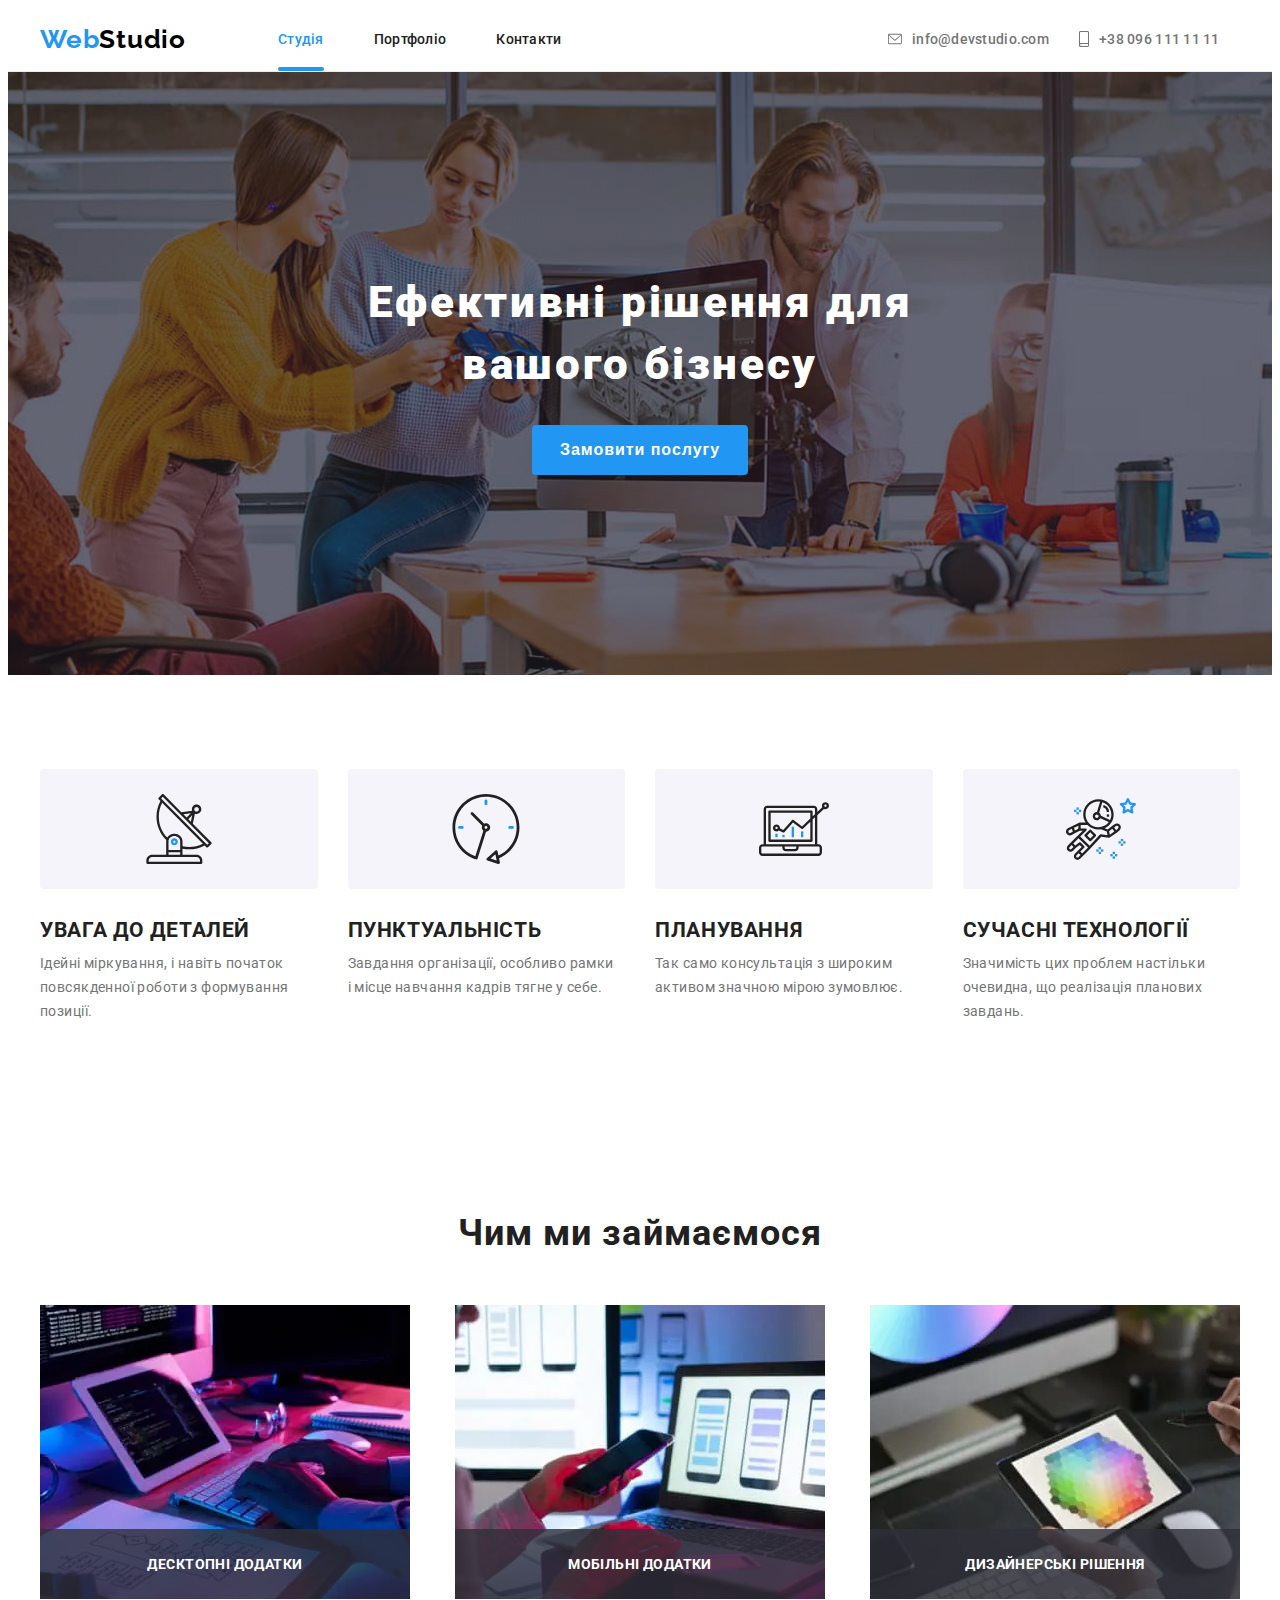
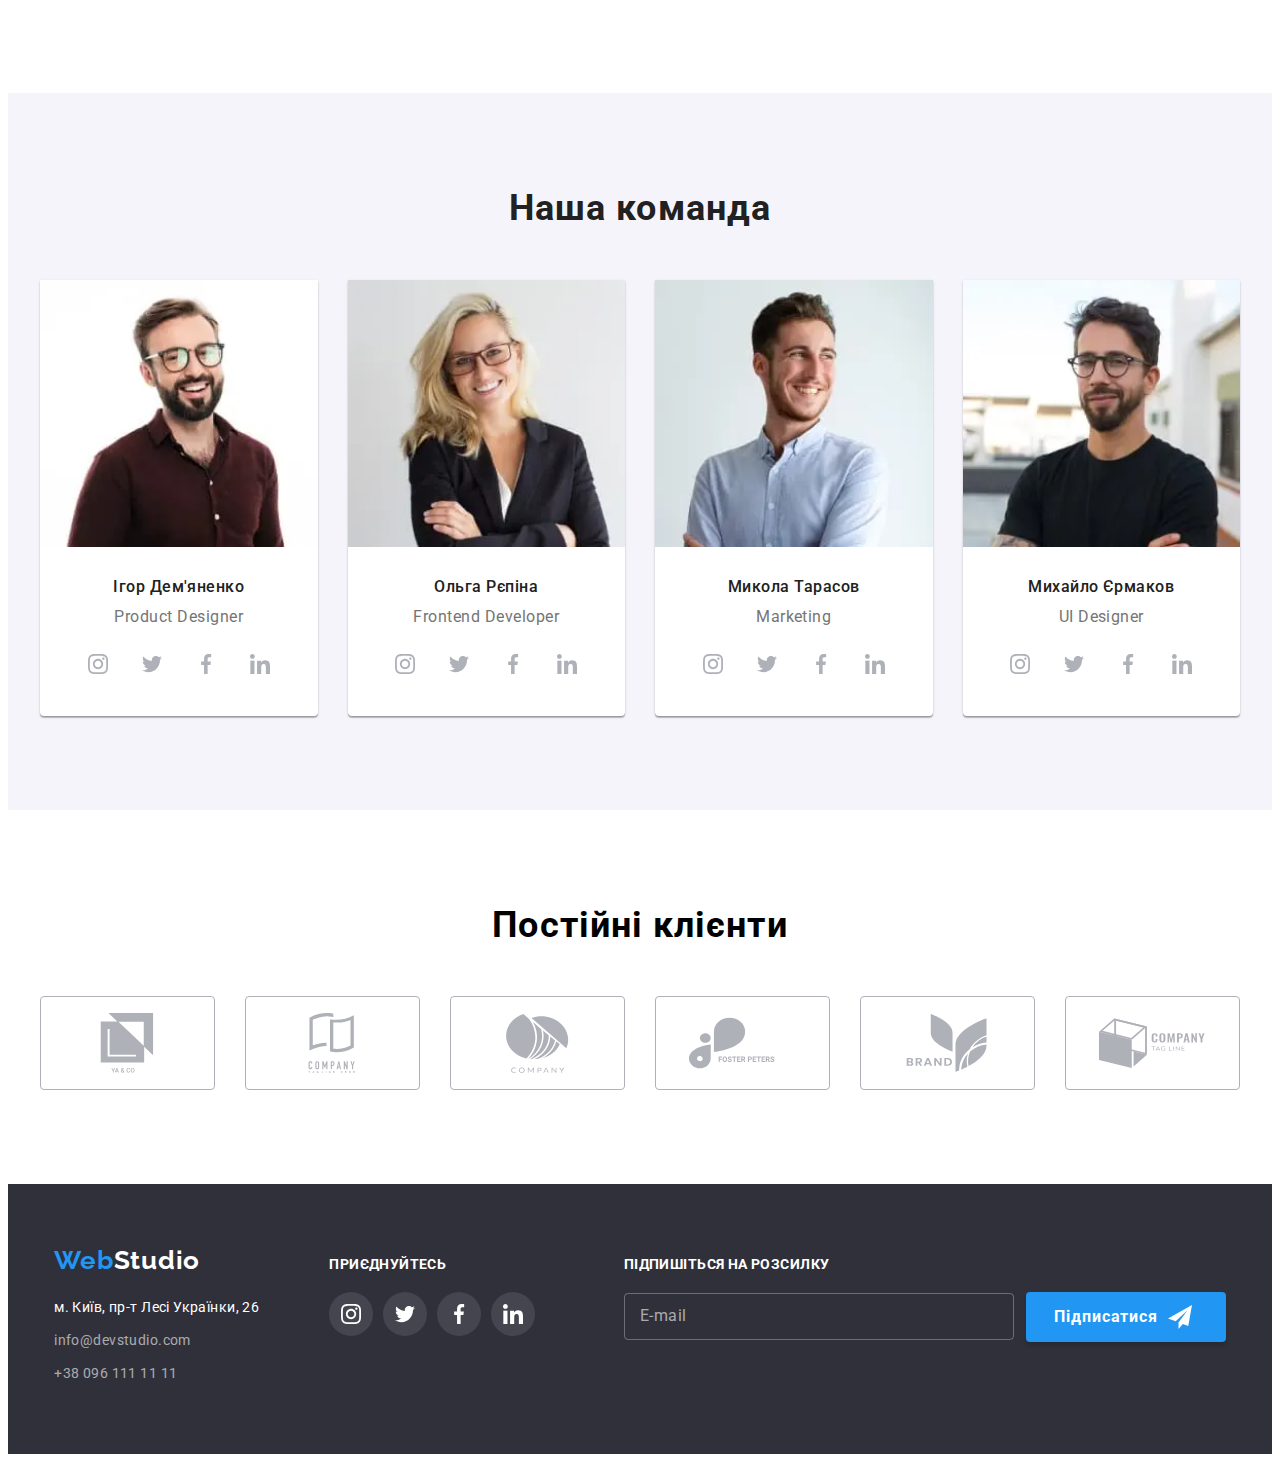
==== commit b831de9f: "picture" ====
--- a/index.html
+++ b/index.html
@@ -149,9 +149,54 @@
             <div class="container">
             <h3 class="section-work-title">Чим ми займаємося</h3>
             <ul class="work-list">
-                <li class="work-list-item"><div class="work-list-wrap"><img src="./images/work_list_imgfirst.jpg" alt="Зображення" class="work-list-img"><p class="work-list-desc">Десктопні додатки</p></div></li>
-                <li class="work-list-item"><div class="work-list-wrap"><img src="./images/work_list_imgsecond.jpg" alt="Зображення" class="work-list-img"><p class="work-list-desc">Мобільні додатки</p></div></li>
-                <li class="work-list-item"><div class="work-list-wrap"><img src="./images/work_list_imgthird.jpg" alt="Зображення" class="work-list-img"><p class="work-list-desc">Дизайнерські рішення</p></div></li>
+                <li class="work-list-item">
+                    <div class="work-list-wrap">
+                        <picture>
+                            <source media="(min-width:1199px)"
+                            srcset="./images/work_list_imgfirst.webp 1x, ./images/2x-desc-work-first.webp 2x, ./images/3x-desc-work-first.webp 3x"
+                            type="image/webp"
+                            />
+                            <source media="(min-width:1199px)"
+                            srcset="./images/work_list_imgfirst.jpg 1x, ./images/2x-desc-work-first.jpg 2x, ./images/3x-desc-work-first.jpg 3x"
+                            type="image/jpeg"
+                            />
+                            <img src="./images/work_list_imgfirst.jpg" alt="Зображення" class="work-list-img">
+                        </picture>
+                        <p class="work-list-desc">Десктопні додатки</p>
+                    </div>
+                </li>
+                <li class="work-list-item">
+                    <div class="work-list-wrap">
+                        <picture>
+                            <source media="(min-width:1199px)"
+                            srcset="./images/work_list_imgsecond.webp 1x, ./images/2x-desc-work-second.webp 2x, ./images/3x-desc-work-second.webp 3x"
+                            type="image/webp"
+                            />
+                            <source media="(min-width:1199px)"
+                            srcset="./images/work_list_imgsecond.jpg 1x, ./images/2x-desc-work-second.jpg 2x, ./images/3x-desc-work-second.jpg 3x"
+                            type="image/jpeg"
+                            />
+                            <img src="./images/work_list_imgsecond.jpg" alt="Зображення" class="work-list-img">
+                        </picture>
+                        <p class="work-list-desc">Мобільні додатки</p>
+                    </div>
+                </li>
+                <li class="work-list-item">
+                    <div class="work-list-wrap">
+                        <picture>
+                            <source media="(min-width:1199px)"
+                            srcset="./images/work_list_imgthird.webp 1x, ./images/2x-desc-work-third.webp 2x, ./images/3x-desc-work-third.webp 3x"
+                            type="image/webp"
+                            />
+                            <source media="(min-width:1199px)"
+                            srcset="./images/work_list_imgthird.jpg 1x, ./images/2x-desc-work-third.jpg 2x, ./images/3x-desc-work-third.jpg 3x"
+                            type="image/jpeg"
+                            />
+                            <img src="./images/work_list_imgthird.jpg" alt="Зображення" class="work-list-img">
+                        </picture>
+                        <p class="work-list-desc">Дизайнерські рішення</p>
+                    </div>
+                </li>
             </ul>
         </div>
         </section>
@@ -162,7 +207,33 @@
             <div class="section-team-wrap">
 <ul class="team-list">
     <li class="team-list-item">
-        <img src="./images/team-list-imgfirst.jpg" alt="Зображення" class="team-list-img"/>
+        <picture>
+            <source media="(min-width:1199px)"
+            srcset="./images/team-list-imgfirst.webp 1x, ./images/2x-desc-team-first.webp 2x, ./images/3x-desc-team-first.webp 3x"
+            type="image/webp"
+            />
+            <source media="(min-width:1199px)"
+            srcset="./images/team-list-imgfirst.jpg 1x, ./images/2x-desc-team-first.jpg 2x, ./images/3x-desc-team-first.jpg 3x"
+            type="image/jpeg"
+            />
+            <source media="(min-width:767px)"
+            srcset="./images/tab-team-first.webp 1x, ./images/2x-tab-team-first.webp 2x, ./images/3x-tab-team-first.webp 3x"
+            type="image/webp"
+            />
+            <source media="(min-width:767px)"
+            srcset="./images/tab-team-first.jpg 1x, ./images/2x-tab-team-first.jpg 2x, ./images/3x-tab-team-first.jpg 3x"
+            type="image/jpeg"
+            />
+            <source media="(max-width:767px)"
+            srcset="./images/mob-team-first.webp 1x, ./images/2x-mob-team-first.webp 2x, ./images/3x-mob-team-first.webp 3x"
+            type="image/webp"
+            />
+            <source media="(max-width:767px)"
+            srcset="./images/mob-team-first.jpg 1x, ./images/2x-mob-team-first.jpg 2x, ./images/3x-mob-team-first.jpg 3x"
+            type="image/jpeg"
+            />
+            <img src="./images/mob-team-first.jpg" alt="Зображення" class="team-list-img"/>
+        </picture>
         <div class="team-list-info">
             <h5 class="team-list-title">Ігор Дем'яненко</h5>
             <p class="team-list-desc">
@@ -201,7 +272,33 @@
         </ul>
     </li>
     <li class="team-list-item">
-        <img src="./images/team-list-imgsecond.jpg" alt="Зображення" class="team-list-img"/>
+        <picture>
+            <source media="(min-width:1199px)"
+            srcset="./images/team-list-imgsecond.webp 1x, ./images/2x-desc-team-second.webp 2x, ./images/3x-desc-team-second.webp 3x"
+            type="image/webp"
+            />
+            <source media="(min-width:1199px)"
+            srcset="./images/team-list-imgsecond.jpg 1x, ./images/2x-desc-team-second.jpg 2x, ./images/3x-desc-team-second.jpg 3x"
+            type="image/jpeg"
+            />
+            <source media="(min-width:767px)"
+            srcset="./images/tab-team-second.webp 1x, ./images/2x-tab-team-second.webp 2x, ./images/3x-tab-team-second.webp 3x"
+            type="image/webp"
+            />
+            <source media="(min-width:767px)"
+            srcset="./images/tab-team-second.jpg 1x, ./images/2x-tab-team-second.jpg 2x, ./images/3x-tab-team-second.jpg 3x"
+            type="image/jpeg"
+            />
+            <source media="(max-width:767px)"
+            srcset="./images/mob-team-second.webp 1x, ./images/2x-mob-team-second.webp 2x, ./images/3x-mob-team-second.webp 3x"
+            type="image/webp"
+            />
+            <source media="(max-width:767px)"
+            srcset="./images/mob-team-second.jpg 1x, ./images/2x-mob-team-second.jpg 2x, ./images/3x-mob-team-second.jpg 3x"
+            type="image/jpeg"
+            />
+            <img src="./images/mob-team-second.jpg" alt="Зображення" class="team-list-img"/>
+        </picture>
         <div class="team-list-info">
             <h5 class="team-list-title">Ольга Рєпіна</h5>
             <p class="team-list-desc">
@@ -240,7 +337,33 @@
         </ul>
     </li>
     <li class="team-list-item">
-        <img src="./images/team-list-imgthird.jpg" alt="Зображення" class="team-list-img"/>
+        <picture>
+            <source media="(min-width:1199px)"
+            srcset="./images/team-list-imgthird.webp 1x, ./images/2x-desc-team-third.webp 2x, ./images/3x-desc-team-third.webp 3x"
+            type="image/webp"
+            />
+            <source media="(min-width:1199px)"
+            srcset="./images/team-list-imgthird.jpg 1x, ./images/2x-desc-team-third.jpg 2x, ./images/3x-desc-team-third.jpg 3x"
+            type="image/jpeg"
+            />
+            <source media="(min-width:767px)"
+            srcset="./images/tab-team-third.webp 1x, ./images/2x-tab-team-third.webp 2x, ./images/3x-tab-team-third.webp 3x"
+            type="image/webp"
+            />
+            <source media="(min-width:767px)"
+            srcset="./images/tab-team-third.jpg 1x, ./images/2x-tab-team-third.jpg 2x, ./images/3x-tab-team-third.jpg 3x"
+            type="image/jpeg"
+            />
+            <source media="(max-width:767px)"
+            srcset="./images/mob-team-third.webp 1x, ./images/2x-mob-team-third.webp 2x, ./images/3x-mob-team-third.webp 3x"
+            type="image/webp"
+            />
+            <source media="(max-width:767px)"
+            srcset="./images/mob-team-third.jpg 1x, ./images/2x-mob-team-third.jpg 2x, ./images/3x-mob-team-third.jpg 3x"
+            type="image/jpeg"
+            />
+            <img src="./images/mob-team-third.jpg" alt="Зображення" class="team-list-img"/>
+        </picture>
         <div class="team-list-info">
             <h5 class="team-list-title">Микола Тарасов</h5>
             <p class="team-list-desc">
@@ -279,7 +402,33 @@
         </ul>
     </li>
     <li class="team-list-item">
-        <img src="./images/team-list-imgfourth.jpg" alt="Зображення" class="team-list-img"/>
+        <picture>
+            <source media="(min-width:1199px)"
+            srcset="./images/team-list-imgfourth.webp 1x, ./images/2x-desc-team-fourth.webp 2x, ./images/3x-desc-team-fourth.webp 3x"
+            type="image/webp"
+            />
+            <source media="(min-width:1199px)"
+            srcset="./images/team-list-imgfourth.jpg 1x, ./images/2x-desc-team-fourth.jpg 2x, ./images/3x-desc-team-fourth.jpg 3x"
+            type="image/jpeg"
+            />
+            <source media="(min-width:767px)"
+            srcset="./images/tab-team-fourth.webp 1x, ./images/2x-tab-team-fourth.webp 2x, ./images/3x-tab-team-fourth.webp 3x"
+            type="image/webp"
+            />
+            <source media="(min-width:767px)"
+            srcset="./images/tab-team-fourth.jpg 1x, ./images/2x-tab-team-fourth.jpg 2x, ./images/3x-tab-team-fourth.jpg 3x"
+            type="image/jpeg"
+            />
+            <source media="(max-width:767px)"
+            srcset="./images/mob-team-fourth.webp 1x, ./images/2x-mob-team-fourth.webp 2x, ./images/3x-mob-team-fourth.webp 3x"
+            type="image/webp"
+            />
+            <source media="(max-width:767px)"
+            srcset="./images/mob-team-fourth.jpg 1x, ./images/2x-mob-team-fourth.jpg 2x, ./images/3x-mob-team-fourth.jpg 3x"
+            type="image/jpeg"
+            />
+            <img src="./images/mob-team-fourth.jpg" alt="Зображення" class="team-list-img"/>
+        </picture>
         <div class="team-list-info">
             <h5 class="team-list-title">Михайло Єрмаков</h5>
             <p class="team-list-desc">
--- a/css/main.min.css
+++ b/css/main.min.css
@@ -1 +1 @@
-ul{margin:0;list-style:none;padding:0}h1,h2,h3,h4,h5,h6,p{margin:0}a{text-decoration:none}button{border:none;cursor:pointer}address{font-style:normal}img{display:block;height:auto;width:100%}textarea{resize:none}body{font-family:"Roboto";font-size:14px}.container{padding-right:15px;padding-left:15px;margin:0 auto}@media screen and (min-width: 480px){.container{width:480px}}@media screen and (min-width: 768px){.container{width:768px}}@media screen and (min-width: 1200px){.container{width:1200px}}.backdrop{position:fixed;top:0;left:0;width:100%;height:100%;background-color:rgba(0,0,0,.2);-webkit-transition:opacity .5s cubic-bezier(0.4, 0, 0.2, 1);transition:opacity .5s cubic-bezier(0.4, 0, 0.2, 1);opacity:1;z-index:2}.backdrop.is-hidden{opacity:0;pointer-events:none}.backdrop.is-hidden .modal{-webkit-transform:translate(-50%, -200%);transform:translate(-50%, -200%)}.modal{position:absolute;top:50%;left:50%;width:450px;padding:40px;border-radius:4px;-webkit-box-shadow:0px 2px 1px 0px rgba(0,0,0,.2),0px 1px 1px 0px rgba(0,0,0,.14),0px 1px 3px 0px rgba(0,0,0,.12);box-shadow:0px 2px 1px 0px rgba(0,0,0,.2),0px 1px 1px 0px rgba(0,0,0,.14),0px 1px 3px 0px rgba(0,0,0,.12);-webkit-transform:translate(-50%, -50%);transform:translate(-50%, -50%);-webkit-transition:-webkit-transform .5s cubic-bezier(0.4, 0, 0.2, 1);transition:-webkit-transform .5s cubic-bezier(0.4, 0, 0.2, 1);transition:transform .5s cubic-bezier(0.4, 0, 0.2, 1);transition:transform .5s cubic-bezier(0.4, 0, 0.2, 1), -webkit-transform .5s cubic-bezier(0.4, 0, 0.2, 1);background-color:#fff}@media screen and (min-width: 1200px){.modal{width:528px}}.modal-desc{color:#212121;font-family:Roboto;font-size:20px;font-weight:700;line-height:30px;letter-spacing:.03em;text-align:center;margin-bottom:12px}@media screen and (min-width: 1200px){.modal-desc{line-height:23px}}.modal-form{font-family:Roboto;font-size:12px;font-weight:400;line-height:1.1;letter-spacing:.01em;color:#757575}.modal-label{display:block;margin-bottom:10px}.modal-span{position:relative;color:#000;-webkit-transition:color 2s cubic-bezier(0.4, 0, 0.2, 1);transition:color 2s cubic-bezier(0.4, 0, 0.2, 1)}.modal-span:focus-within{color:#2196f3}.modal-span-svg{position:absolute;top:1px;left:11px}.modal-span-icon{fill:currentColor}.input-name,.input-tel,.input-email{background-color:rgba(0,0,0,0);color:#000;border-radius:4px;border:1px solid rgba(33,33,33,.2);width:100%;height:40px;padding-left:35px;margin-top:4px;-webkit-transition:outline 250ms cubic-bezier(0.4, 0, 0.2, 1);transition:outline 250ms cubic-bezier(0.4, 0, 0.2, 1)}.input-name:focus-within,.input-name:focus-within,.input-name:focus-within,.input-tel:focus-within,.input-tel:focus-within,.input-tel:focus-within,.input-email:focus-within,.input-email:focus-within,.input-email:focus-within{outline:1px solid #2196f3}.modal-textarea{margin-top:4px;padding:12px 16px 12px 16px;width:100%;height:120px;color:#000;border-radius:4px;border:1px solid rgba(33,33,33,.2);-webkit-transition:outline 250ms cubic-bezier(0.4, 0, 0.2, 1);transition:outline 250ms cubic-bezier(0.4, 0, 0.2, 1)}.modal-textarea:focus-within{outline:1px solid #2196f3}.modal-textarea::-webkit-input-placeholder{color:rgba(117,117,117,.5);font-family:"Roboto";font-size:12px;font-style:normal;font-weight:400;line-height:normal;letter-spacing:.12px}.modal-textarea::-moz-placeholder{color:rgba(117,117,117,.5);font-family:"Roboto";font-size:12px;font-style:normal;font-weight:400;line-height:normal;letter-spacing:.12px}.modal-textarea:-ms-input-placeholder{color:rgba(117,117,117,.5);font-family:"Roboto";font-size:12px;font-style:normal;font-weight:400;line-height:normal;letter-spacing:.12px}.modal-textarea::-ms-input-placeholder{color:rgba(117,117,117,.5);font-family:"Roboto";font-size:12px;font-style:normal;font-weight:400;line-height:normal;letter-spacing:.12px}.modal-textarea::placeholder{color:rgba(117,117,117,.5);font-family:"Roboto";font-size:12px;font-style:normal;font-weight:400;line-height:normal;letter-spacing:.12px}.modal-privacy{display:-webkit-box;display:-ms-flexbox;display:flex;gap:7px;-webkit-box-pack:center;-ms-flex-pack:center;justify-content:center;-webkit-box-align:center;-ms-flex-align:center;align-items:center;margin-bottom:30px}.privacy-span{color:#757575;font-family:"Roboto";font-size:12px;font-style:normal;font-weight:400;line-height:1.1;letter-spacing:.03em}@media screen and (min-width: 1200px){.privacy-span{font-size:14px}}.privacy-link{color:#2196f3;font-family:"Roboto";font-size:14px;font-style:normal;font-weight:400;line-height:1.1;letter-spacing:.03em;text-decoration-line:underline}.privacy-input{width:16px;height:15px}.footer-form-btn{font-family:Roboto;font-size:16px;font-weight:700;line-height:30px;letter-spacing:.06em;color:#fff;width:200px;height:50px;border-radius:4px;background-color:#2196f3;-webkit-box-shadow:0px 4px 4px 0px rgba(0,0,0,.15);box-shadow:0px 4px 4px 0px rgba(0,0,0,.15);padding:10px 28px 10px 28px;display:-webkit-box;display:-ms-flexbox;display:flex;-webkit-box-align:center;-ms-flex-align:center;align-items:center;gap:10px}.modal-send-btn{width:200px;height:50px;border-radius:4px;background-color:#2196f3;font-size:16px;font-weight:700;line-height:30px;letter-spacing:.06em;color:#fff;margin:0 auto;display:block;-webkit-box-shadow:0px 4px 4px 0px rgba(0,0,0,.15);box-shadow:0px 4px 4px 0px rgba(0,0,0,.15)}.modal-close-btn{width:30px;height:30px;border-radius:50%;border:1px solid rgba(0,0,0,.1);position:absolute;padding:9px;top:14px;right:14px;background-color:rgba(0,0,0,0)}.modal-close-btn:hover{color:#2196f3}.modal-btn-span{position:sticky;display:-webkit-box;display:-ms-flexbox;display:flex;-webkit-box-pack:center;-ms-flex-pack:center;justify-content:center;-webkit-box-align:center;-ms-flex-align:center;align-items:center;color:#000;-webkit-transition:color 250ms cubic-bezier(0.4, 0, 0.2, 1);transition:color 250ms cubic-bezier(0.4, 0, 0.2, 1)}.modal-btn-span:hover{color:#2196f3}.modal-svg-btn{fill:currentColor}.footer-form{display:-webkit-box;display:-ms-flexbox;display:flex;-webkit-box-orient:vertical;-webkit-box-direction:normal;-ms-flex-direction:column;flex-direction:column;-webkit-box-align:center;-ms-flex-align:center;align-items:center;gap:20px}@media screen and (min-width: 1200px){.footer-form{-webkit-box-orient:horizontal;-webkit-box-direction:normal;-ms-flex-direction:row;flex-direction:row;gap:12px}}.footer-form-title{font-family:Roboto;font-size:14px;font-weight:700;line-height:16px;letter-spacing:.03em;color:#fff;text-transform:uppercase;margin-top:12px;margin-bottom:20px}.footer-form-input{width:100%;background-color:rgba(0,0,0,0);border:1px solid rgba(255,255,255,.3);border-radius:4px;padding:15px;width:358px;outline:none;color:#fff}.footer-form-input::-webkit-input-placeholder{font-family:Roboto;font-size:16px;font-weight:400;line-height:20px;letter-spacing:.03em;color:rgba(255,255,255,.6)}.footer-form-input::-moz-placeholder{font-family:Roboto;font-size:16px;font-weight:400;line-height:20px;letter-spacing:.03em;color:rgba(255,255,255,.6)}.footer-form-input:-ms-input-placeholder{font-family:Roboto;font-size:16px;font-weight:400;line-height:20px;letter-spacing:.03em;color:rgba(255,255,255,.6)}.footer-form-input::-ms-input-placeholder{font-family:Roboto;font-size:16px;font-weight:400;line-height:20px;letter-spacing:.03em;color:rgba(255,255,255,.6)}.footer-form-input::placeholder{font-family:Roboto;font-size:16px;font-weight:400;line-height:20px;letter-spacing:.03em;color:rgba(255,255,255,.6)}.footer-form-link{width:24px;height:24px;display:-webkit-box;display:-ms-flexbox;display:flex;color:#fff}.footer-form-svg{fill:currentColor}.footer-form-input{background-color:rgba(0,0,0,0);border:1px solid rgba(255,255,255,.3);border-radius:4px;padding:15px;width:100%;outline:none;color:#fff}@media screen and (min-width: 768px){.footer-form-input{width:450px}}@media screen and (min-width: 1200px){.footer-form-input{width:358px}}.is-hidden-mob{opacity:0;pointer-events:none;visibility:hidden}.mob-menu{position:fixed;z-index:1;top:0;left:0;width:100vw;height:100vh;padding:48px 40px;background-color:#fff;-webkit-transform:translateX(0);transform:translateX(0);-webkit-transition:1s;transition:1s}.mob-menu.is-hidden-mob{-webkit-transform:translateX(-100%);transform:translateX(-100%)}.mob-menu-container{display:-webkit-box;display:-ms-flexbox;display:flex;-webkit-box-orient:vertical;-webkit-box-direction:normal;-ms-flex-direction:column;flex-direction:column;-webkit-box-pack:justify;-ms-flex-pack:justify;justify-content:space-between;height:100%}.mob-button-close{position:absolute;width:40px;height:40px;top:10px;right:10px;background:rgba(0,0,0,0)}.mob-button-close:hover{color:#2196f3}.mob-menu-close-svg{fill:currentColor}.mob-menu-nav-list-item{margin-bottom:32px}.mob-menu-contacts-list-item:not(:last-child){margin-bottom:32px}.mob-menu-social-list{display:-webkit-box;display:-ms-flexbox;display:flex;gap:10px;margin-top:64px}.mob-menu-nav-list-link{font-family:Roboto;font-size:40px;font-weight:500;line-height:46.88px;letter-spacing:.02em;text-align:left;color:#212121}.mob-menu-nav-list-link:hover{color:#2196f3}.mob-menu-contacts-list-link{font-family:Roboto;font-size:34px;font-weight:500;line-height:39.84px;letter-spacing:.02em;text-align:left;color:#757575}.mob-menu-contacts-list-link:hover{color:#2196f3}.mob-menu-mail{font-family:Roboto;font-size:24px;font-weight:500;line-height:28.13px;letter-spacing:.02em;text-align:left;color:#757575}.mob-menu-social-list-item:not(:last-child){border-right:1px solid rgba(33,33,33,.2)}.mob-menu-social-list-link{font-family:Roboto;font-size:18px;font-weight:500;line-height:22px;letter-spacing:.02em;text-align:left;color:#2196f3;padding-right:10px}.header{padding:16px 0;border-bottom:1px solid #ececec;position:sticky;top:0;background-color:#fff;z-index:1}.header-wrap{display:-webkit-box;display:-ms-flexbox;display:flex;-webkit-box-align:center;-ms-flex-align:center;align-items:center}@media screen and (min-width: 768px){.header-wrap{display:-webkit-box;display:-ms-flexbox;display:flex;gap:88px}}@media screen and (min-width: 1200px){.header-wrap{gap:92px}}.header-btn{display:block;background-color:rgba(0,0,0,0);margin-left:auto}@media screen and (min-width: 768px){.header-btn{display:none}}.header-logo{font-family:Raleway;font-size:26px;font-weight:700;line-height:1.2;letter-spacing:.03em;text-align:left;color:#2196f3}.header-studio{color:#000}.nav-list{display:none}@media screen and (min-width: 768px){.nav-list{display:-webkit-box;display:-ms-flexbox;display:flex;gap:50px}.nav-list-link{font-weight:500;line-height:1.1;letter-spacing:.02em;text-align:left;color:#212121;position:relative;-webkit-transition:color 250ms cubic-bezier(0.4, 0, 0.2, 1);transition:color 250ms cubic-bezier(0.4, 0, 0.2, 1)}.nav-list-link:hover{color:#2196f3}}@-webkit-keyframes navActive{from{opacity:0}to{opacity:1}}@keyframes navActive{from{opacity:0}to{opacity:1}}.active{color:#2196f3}.active::after{content:"";position:absolute;bottom:0;left:0;display:block;width:100%;height:4px;border-radius:2px;background-color:#2196f3;margin-bottom:-30px;-webkit-animation-name:navActive;animation-name:navActive;-webkit-animation-duration:1s;animation-duration:1s}@media screen and (min-width: 1200px){.active::after{margin-bottom:-24px}}.contacts-list{display:none}@media screen and (min-width: 768px){.contacts-list{display:-webkit-box;display:-ms-flexbox;display:flex;-webkit-box-orient:vertical;-webkit-box-direction:normal;-ms-flex-direction:column;flex-direction:column;gap:10px;margin-left:auto}}@media screen and (min-width: 1200px){.contacts-list{-webkit-box-orient:horizontal;-webkit-box-direction:normal;-ms-flex-direction:row;flex-direction:row;gap:30px}}.contacts-list-link{font-weight:500;line-height:1.1;letter-spacing:.02em;text-align:left;color:#757575;width:161px;height:16px;display:-webkit-box;display:-ms-flexbox;display:flex;-webkit-box-align:center;-ms-flex-align:center;align-items:center;gap:10px;color:#757575;-webkit-transition:color 250ms cubic-bezier(0.4, 0, 0.2, 1);transition:color 250ms cubic-bezier(0.4, 0, 0.2, 1)}@media screen and (min-width: 768px){.contacts-list-link{font-size:12px}}@media screen and (min-width: 1200px){.contacts-list-link{font-size:14px}}.contacts-list-link:hover{color:#2196f3}.contacts-list-svg{margin-bottom:2px;fill:currentColor}.section-hero{padding:118px 0;background-color:#2f303a;background-repeat:no-repeat;background-size:cover;background-position:center}@media screen and (min-width: 1200px){.section-hero{padding:200px 0}}.section-hero-title{font-size:26px;font-weight:900;line-height:42px;letter-spacing:.06em;text-align:center;color:#fff;max-width:360px;margin:0 auto}@media screen and (min-width: 1200px){.section-hero-title{font-size:44px;line-height:1.4;max-width:696px}}.section-hero-btn{margin:0 auto;display:block;height:50px;width:200px;font-size:16px;font-weight:700;line-height:1.9;letter-spacing:.06em;text-align:center;color:#fff;background-color:#2196f3;margin-top:30px;border-radius:4px;-webkit-transition:-webkit-box-shadow 250ms cubic-bezier(0.4, 0, 0.2, 1);transition:-webkit-box-shadow 250ms cubic-bezier(0.4, 0, 0.2, 1);transition:box-shadow 250ms cubic-bezier(0.4, 0, 0.2, 1);transition:box-shadow 250ms cubic-bezier(0.4, 0, 0.2, 1), -webkit-box-shadow 250ms cubic-bezier(0.4, 0, 0.2, 1)}@media screen and (min-width: 1200px){.section-hero-btn{width:216px}}.section-hero-btn:hover{-webkit-box-shadow:0px 4px 4px 0px rgba(0,0,0,.15);box-shadow:0px 4px 4px 0px rgba(0,0,0,.15)}.section-features{padding:60px 0}@media screen and (min-width: 1200px){.section-features{padding:94px 0}}.features-list{display:-webkit-box;display:-ms-flexbox;display:flex;-webkit-box-orient:vertical;-webkit-box-direction:normal;-ms-flex-direction:column;flex-direction:column;gap:30px}@media screen and (min-width: 768px){.features-list{-webkit-box-orient:horizontal;-webkit-box-direction:normal;-ms-flex-direction:row;flex-direction:row;-ms-flex-wrap:wrap;flex-wrap:wrap}}.features-list-title{font-weight:700;line-height:1.1;letter-spacing:.03em;color:#212121;margin-bottom:10px;margin-top:30px;text-align:center}@media screen and (min-width: 768px){.features-list-title{text-align:left}}.features-list-desc{font-weight:400;line-height:1.7;letter-spacing:.03em;color:#757575;max-width:450px}@media screen and (min-width: 768px){.features-list-desc{max-width:354px;text-align:left}}@media screen and (min-width: 1200px){.features-list-desc{max-width:270px}}@media screen and (min-width: 768px){.features-list .features-list-item{-ms-flex-preferred-size:calc((100% - 30px)/2);flex-basis:calc((100% - 30px)/2)}}@media screen and (min-width: 1200px){.features-list .features-list-item{-ms-flex-preferred-size:calc((100% - 90px)/4);flex-basis:calc((100% - 90px)/4)}}.features-list .features-wrap{display:-webkit-box;display:-ms-flexbox;display:flex;-webkit-box-pack:center;-ms-flex-pack:center;justify-content:center;-webkit-box-align:center;-ms-flex-align:center;align-items:center;height:120px;background-color:#f5f4fa;border-radius:4px}.section-work{padding-top:94px;padding-bottom:94px}.section-work-title{font-size:36px;font-weight:700;line-height:1.2;letter-spacing:.03em;text-align:center;color:#212121;margin-bottom:50px}.work-list{display:-webkit-box;display:-ms-flexbox;display:flex;-webkit-box-pack:justify;-ms-flex-pack:justify;justify-content:space-between;gap:30px}.work-list-wrap{position:relative}.work-list-desc{position:absolute;bottom:0;left:0;width:100%;height:70px;background-color:rgba(47,48,58,.8);display:-webkit-box;display:-ms-flexbox;display:flex;-webkit-box-pack:center;-ms-flex-pack:center;justify-content:center;-webkit-box-align:center;-ms-flex-align:center;align-items:center;text-transform:uppercase;font-size:14px;font-weight:700;line-height:16px;letter-spacing:.03em;text-align:center;color:#fff}@media screen and (max-width: 1200px){.section-work{display:none}}.section-team{padding:60px 0;background-color:#f5f4fa}@media screen and (min-width: 1200px){.section-team{padding:94px 0}}.section-team-title{font-size:28px;font-weight:700;line-height:33px;letter-spacing:.03em;text-align:center;color:#212121;margin-bottom:30px}@media screen and (min-width: 1200px){.section-team-title{font-size:36px;line-height:1.2;margin-bottom:50px}}.team-list{display:-webkit-box;display:-ms-flexbox;display:flex;-webkit-box-orient:vertical;-webkit-box-direction:normal;-ms-flex-direction:column;flex-direction:column;gap:30px}@media screen and (min-width: 768px){.team-list{-ms-flex-wrap:wrap;flex-wrap:wrap;-webkit-box-orient:horizontal;-webkit-box-direction:normal;-ms-flex-direction:row;flex-direction:row}}.team-list-item{border-radius:0px 0px 4px 4px;-webkit-box-shadow:0px 2px 1px 0px rgba(0,0,0,.2),0px 1px 1px 0px rgba(0,0,0,.14),0px 1px 3px 0px rgba(0,0,0,.12);box-shadow:0px 2px 1px 0px rgba(0,0,0,.2),0px 1px 1px 0px rgba(0,0,0,.14),0px 1px 3px 0px rgba(0,0,0,.12);background-color:#fff}@media screen and (min-width: 768px){.team-list-item{-ms-flex-preferred-size:calc((100% - 30px)/2);flex-basis:calc((100% - 30px)/2)}}@media screen and (min-width: 1200px){.team-list-item{-ms-flex-preferred-size:calc((100% - 90px)/4);flex-basis:calc((100% - 90px)/4)}}.team-list-info{margin-top:30px}.team-list-title{font-size:16px;font-weight:500;line-height:1.2;letter-spacing:.03em;text-align:center;color:#212121;margin-bottom:10px}.team-list-desc{font-size:16px;font-weight:400;line-height:1.2;letter-spacing:.03em;text-align:center;color:#757575}.social-list{display:-webkit-box;display:-ms-flexbox;display:flex;-webkit-box-align:center;-ms-flex-align:center;align-items:center;-webkit-box-pack:center;-ms-flex-pack:center;justify-content:center;gap:10px;margin-top:16px;margin-bottom:30px}.social-list-link{width:44px;height:44px;display:-webkit-box;display:-ms-flexbox;display:flex;-webkit-box-align:center;-ms-flex-align:center;align-items:center;-webkit-box-pack:center;-ms-flex-pack:center;justify-content:center;border-radius:50%;color:#afb1b8;background-color:#fff;-webkit-transition:color 250ms cubic-bezier(0.4, 0, 0.2, 1),background-color 250ms cubic-bezier(0.4, 0, 0.2, 1);transition:color 250ms cubic-bezier(0.4, 0, 0.2, 1),background-color 250ms cubic-bezier(0.4, 0, 0.2, 1)}.social-list-link:hover{color:#fff;background-color:#2196f3}.social-list-svg{fill:currentColor}.section-clients{padding-top:60px;padding-bottom:60px}@media screen and (min-width: 1200px){.section-clients{padding-top:94px;padding-bottom:94px}}.section-clients-title{font-family:Roboto;font-size:28px;font-weight:700;line-height:33px;letter-spacing:.03em;text-align:center;margin-bottom:30px}@media screen and (min-width: 1200px){.section-clients-title{font-size:36px;line-height:42px;margin-bottom:50px}}.clients-list{display:-webkit-box;display:-ms-flexbox;display:flex;-ms-flex-wrap:wrap;flex-wrap:wrap;gap:30px}.clients-list-item{-ms-flex-preferred-size:calc((100% - 30px)/2);flex-basis:calc((100% - 30px)/2)}.clients-list-link{display:-webkit-box;display:-ms-flexbox;display:flex;-webkit-box-align:center;-ms-flex-align:center;align-items:center;-webkit-box-pack:center;-ms-flex-pack:center;justify-content:center;height:92px;border-radius:4px;border:solid 1px;color:#afb1b8;-webkit-transition:color 250ms cubic-bezier(0.4, 0, 0.2, 1),border-color 250ms cubic-bezier(0.4, 0, 0.2, 1);transition:color 250ms cubic-bezier(0.4, 0, 0.2, 1),border-color 250ms cubic-bezier(0.4, 0, 0.2, 1)}.clients-list-link:hover{color:#2196f3;border-color:#2196f3}.clients-list-svg{fill:currentColor}@media screen and (min-width: 768px){.clients-list-item{-ms-flex-preferred-size:calc((100% - 60px)/3);flex-basis:calc((100% - 60px)/3)}}@media screen and (min-width: 1200px){.clients-list{display:-webkit-box;display:-ms-flexbox;display:flex;gap:30px}.clients-list-item{-ms-flex-preferred-size:calc((100% - 150px)/6);flex-basis:calc((100% - 150px)/6)}}footer{background-color:#2f303a;padding:60px 0;text-align:center}@media screen and (min-width: 1200px){footer{text-align:left}}.footer-logo{font-family:Raleway;font-size:24px;font-weight:700;line-height:28px;letter-spacing:.03em;text-align:left;color:#2196f3}@media screen and (min-width: 1200px){.footer-logo{font-size:26px;line-height:1.2}}.footer-studio{color:#fff}.address{margin-top:20px}.address-list-link{font-weight:400;line-height:1.7;letter-spacing:.03em;text-align:left;color:rgba(255,255,255,.6)}a[href^=https]{color:#fff}.adress-list-item{margin-bottom:9px}.footer-wrap{display:-webkit-box;display:-ms-flexbox;display:flex;-webkit-box-orient:vertical;-webkit-box-direction:normal;-ms-flex-direction:column;flex-direction:column;gap:60px}@media screen and (min-width: 1200px){.footer-wrap{-webkit-box-orient:horizontal;-webkit-box-direction:normal;-ms-flex-direction:row;flex-direction:row;-ms-flex-pack:distribute;justify-content:space-around}}.footer-tab-wrap{display:-webkit-box;display:-ms-flexbox;display:flex;-webkit-box-orient:vertical;-webkit-box-direction:normal;-ms-flex-direction:column;flex-direction:column;-webkit-box-align:center;-ms-flex-align:center;align-items:center;gap:60px}@media screen and (min-width: 768px){.footer-tab-wrap{-webkit-box-orient:horizontal;-webkit-box-direction:normal;-ms-flex-direction:row;flex-direction:row;-ms-flex-pack:distribute;justify-content:space-around;-webkit-box-align:baseline;-ms-flex-align:baseline;align-items:baseline}}@media screen and (min-width: 1200px){.footer-tab-wrap{gap:70px}}.join-wrap-title{color:#fff;font-size:14px;font-weight:700;line-height:16px;letter-spacing:.03em;text-align:center;text-transform:uppercase;margin-bottom:20px;margin-top:12px}@media screen and (min-width: 1200px){.join-wrap-title{text-align:left}}.join-list{display:-webkit-box;display:-ms-flexbox;display:flex;-webkit-box-align:center;-ms-flex-align:center;align-items:center;gap:10px}.join-list-link{width:44px;height:44px;display:-webkit-box;display:-ms-flexbox;display:flex;-webkit-box-align:center;-ms-flex-align:center;align-items:center;-webkit-box-pack:center;-ms-flex-pack:center;justify-content:center;border-radius:50%;background-color:rgba(255,255,255,.1);color:#fff;-webkit-transition:background-color 250ms cubic-bezier(0.4, 0, 0.2, 1);transition:background-color 250ms cubic-bezier(0.4, 0, 0.2, 1)}.join-list-link:hover{background-color:#2196f3}.join-list-svg{fill:currentColor}.portfolio-section{padding:60px 0}@media screen and (min-width: 1200px){.portfolio-section{padding:94px 0}}.filter-list{display:-webkit-box;display:-ms-flexbox;display:flex;gap:8px;-webkit-box-pack:start;-ms-flex-pack:start;justify-content:flex-start;margin-bottom:40px;-ms-flex-wrap:wrap;flex-wrap:wrap}@media screen and (min-width: 768px){.filter-list{-webkit-box-pack:center;-ms-flex-pack:center;justify-content:center;margin-bottom:30px}}@media screen and (min-width: 1200px){.filter-list{margin-bottom:50px}}.filter-list-btn{font-family:Roboto;font-size:16px;font-weight:500;line-height:1.6;letter-spacing:.03em;text-align:center;color:#212121;padding:6px 25px;border-radius:4px;-webkit-transition:color 250ms cubic-bezier(0.4, 0, 0.2, 1),background-color 250ms cubic-bezier(0.4, 0, 0.2, 1),-webkit-box-shadow 250ms cubic-bezier(0.4, 0, 0.2, 1);transition:color 250ms cubic-bezier(0.4, 0, 0.2, 1),background-color 250ms cubic-bezier(0.4, 0, 0.2, 1),-webkit-box-shadow 250ms cubic-bezier(0.4, 0, 0.2, 1);transition:color 250ms cubic-bezier(0.4, 0, 0.2, 1),box-shadow 250ms cubic-bezier(0.4, 0, 0.2, 1),background-color 250ms cubic-bezier(0.4, 0, 0.2, 1);transition:color 250ms cubic-bezier(0.4, 0, 0.2, 1),box-shadow 250ms cubic-bezier(0.4, 0, 0.2, 1),background-color 250ms cubic-bezier(0.4, 0, 0.2, 1),-webkit-box-shadow 250ms cubic-bezier(0.4, 0, 0.2, 1)}.filter-list-btn:hover{background-color:#2196f3;color:#fff;-webkit-box-shadow:0px 2px 2px 0px rgba(0,0,0,.12),0px 1px 2px 0px rgba(0,0,0,.08),0px 3px 1px 0px rgba(0,0,0,.1);box-shadow:0px 2px 2px 0px rgba(0,0,0,.12),0px 1px 2px 0px rgba(0,0,0,.08),0px 3px 1px 0px rgba(0,0,0,.1)}.portfolio-list{display:-webkit-box;display:-ms-flexbox;display:flex;-webkit-box-orient:vertical;-webkit-box-direction:normal;-ms-flex-direction:column;flex-direction:column;gap:30px}@media screen and (min-width: 768px){.portfolio-list{-webkit-box-orient:horizontal;-webkit-box-direction:normal;-ms-flex-direction:row;flex-direction:row;-ms-flex-wrap:wrap;flex-wrap:wrap}}.portfolio-list-title{font-size:18px;font-weight:700;line-height:2;letter-spacing:.06em;color:#212121;margin-bottom:4px}.portfolio-list-desc{font-size:16px;font-weight:400;line-height:1.9;letter-spacing:.03em;text-align:left;color:#757575}.portfolio-list-link{height:100%;display:block}.portfolio-list-item{-webkit-transition:-webkit-box-shadow 250ms cubic-bezier(0.4, 0, 0.2, 1);transition:-webkit-box-shadow 250ms cubic-bezier(0.4, 0, 0.2, 1);transition:box-shadow 250ms cubic-bezier(0.4, 0, 0.2, 1);transition:box-shadow 250ms cubic-bezier(0.4, 0, 0.2, 1), -webkit-box-shadow 250ms cubic-bezier(0.4, 0, 0.2, 1);border:1px solid #eee}@media screen and (min-width: 768px){.portfolio-list-item{-ms-flex-preferred-size:calc((100% - 30px)/2);flex-basis:calc((100% - 30px)/2)}}@media screen and (min-width: 1200px){.portfolio-list-item{-ms-flex-preferred-size:calc((100% - 60px)/3);flex-basis:calc((100% - 60px)/3)}}.portfolio-list-item:hover .overlay-desc{-webkit-transform:translateY(0);transform:translateY(0)}.portfolio-list-item:hover{-webkit-box-shadow:1px 4px 6px 0px rgba(0,0,0,.16),0px 4px 4px 0px rgba(0,0,0,.06),0px 1px 1px 0px rgba(0,0,0,.12);box-shadow:1px 4px 6px 0px rgba(0,0,0,.16),0px 4px 4px 0px rgba(0,0,0,.06),0px 1px 1px 0px rgba(0,0,0,.12)}.portfolio-list-wrap{padding:20px 24px}.overlay{position:relative;overflow:hidden}.overlay-desc{position:absolute;top:0;left:0;-webkit-transform:translateY(101%);transform:translateY(101%);height:100%;background-color:rgba(33,150,243,.9);-webkit-transition:-webkit-transform .5s ease;transition:-webkit-transform .5s ease;transition:transform .5s ease;transition:transform .5s ease, -webkit-transform .5s ease;font-family:Roboto;font-size:18px;font-weight:400;line-height:28px;letter-spacing:.03em;color:#fff;padding:77px 24px}@media screen and (min-width: 768px){.overlay-desc{padding:49px 24px 77px 24px}}@media screen and (min-width: 1200px){.overlay-desc{padding:63px 24px}}/*# sourceMappingURL=main.min.css.map */+ul{margin:0;list-style:none;padding:0}h1,h2,h3,h4,h5,h6,p{margin:0}a{text-decoration:none}button{border:none;cursor:pointer}address{font-style:normal}img{display:block;height:auto;width:100%}textarea{resize:none}body{font-family:"Roboto";font-size:14px}.container{padding-right:15px;padding-left:15px;margin:0 auto}@media screen and (min-width: 480px){.container{width:480px}}@media screen and (min-width: 768px){.container{width:768px}}@media screen and (min-width: 1200px){.container{width:1200px}}.backdrop{position:fixed;top:0;left:0;width:100%;height:100%;background-color:rgba(0,0,0,.2);-webkit-transition:opacity .5s cubic-bezier(0.4, 0, 0.2, 1);transition:opacity .5s cubic-bezier(0.4, 0, 0.2, 1);opacity:1;z-index:2}.backdrop.is-hidden{opacity:0;pointer-events:none}.backdrop.is-hidden .modal{-webkit-transform:translate(-50%, -200%);transform:translate(-50%, -200%)}.modal{position:absolute;top:50%;left:50%;width:450px;padding:40px;border-radius:4px;-webkit-box-shadow:0px 2px 1px 0px rgba(0,0,0,.2),0px 1px 1px 0px rgba(0,0,0,.14),0px 1px 3px 0px rgba(0,0,0,.12);box-shadow:0px 2px 1px 0px rgba(0,0,0,.2),0px 1px 1px 0px rgba(0,0,0,.14),0px 1px 3px 0px rgba(0,0,0,.12);-webkit-transform:translate(-50%, -50%);transform:translate(-50%, -50%);-webkit-transition:-webkit-transform .5s cubic-bezier(0.4, 0, 0.2, 1);transition:-webkit-transform .5s cubic-bezier(0.4, 0, 0.2, 1);transition:transform .5s cubic-bezier(0.4, 0, 0.2, 1);transition:transform .5s cubic-bezier(0.4, 0, 0.2, 1), -webkit-transform .5s cubic-bezier(0.4, 0, 0.2, 1);background-color:#fff}@media screen and (min-width: 1200px){.modal{width:528px}}.modal-desc{color:#212121;font-family:Roboto;font-size:20px;font-weight:700;line-height:30px;letter-spacing:.03em;text-align:center;margin-bottom:12px}@media screen and (min-width: 1200px){.modal-desc{line-height:23px}}.modal-form{font-family:Roboto;font-size:12px;font-weight:400;line-height:1.1;letter-spacing:.01em;color:#757575}.modal-label{display:block;margin-bottom:10px}.modal-span{position:relative;color:#000;-webkit-transition:color 2s cubic-bezier(0.4, 0, 0.2, 1);transition:color 2s cubic-bezier(0.4, 0, 0.2, 1)}.modal-span:focus-within{color:#2196f3}.modal-span-svg{position:absolute;top:1px;left:11px}.modal-span-icon{fill:currentColor}.input-name,.input-tel,.input-email{background-color:rgba(0,0,0,0);color:#000;border-radius:4px;border:1px solid rgba(33,33,33,.2);width:100%;height:40px;padding-left:35px;margin-top:4px;-webkit-transition:outline 250ms cubic-bezier(0.4, 0, 0.2, 1);transition:outline 250ms cubic-bezier(0.4, 0, 0.2, 1)}.input-name:focus-within,.input-name:focus-within,.input-name:focus-within,.input-tel:focus-within,.input-tel:focus-within,.input-tel:focus-within,.input-email:focus-within,.input-email:focus-within,.input-email:focus-within{outline:1px solid #2196f3}.modal-textarea{margin-top:4px;padding:12px 16px 12px 16px;width:100%;height:120px;color:#000;border-radius:4px;border:1px solid rgba(33,33,33,.2);-webkit-transition:outline 250ms cubic-bezier(0.4, 0, 0.2, 1);transition:outline 250ms cubic-bezier(0.4, 0, 0.2, 1)}.modal-textarea:focus-within{outline:1px solid #2196f3}.modal-textarea::-webkit-input-placeholder{color:rgba(117,117,117,.5);font-family:"Roboto";font-size:12px;font-style:normal;font-weight:400;line-height:normal;letter-spacing:.12px}.modal-textarea::-moz-placeholder{color:rgba(117,117,117,.5);font-family:"Roboto";font-size:12px;font-style:normal;font-weight:400;line-height:normal;letter-spacing:.12px}.modal-textarea:-ms-input-placeholder{color:rgba(117,117,117,.5);font-family:"Roboto";font-size:12px;font-style:normal;font-weight:400;line-height:normal;letter-spacing:.12px}.modal-textarea::-ms-input-placeholder{color:rgba(117,117,117,.5);font-family:"Roboto";font-size:12px;font-style:normal;font-weight:400;line-height:normal;letter-spacing:.12px}.modal-textarea::placeholder{color:rgba(117,117,117,.5);font-family:"Roboto";font-size:12px;font-style:normal;font-weight:400;line-height:normal;letter-spacing:.12px}.modal-privacy{display:-webkit-box;display:-ms-flexbox;display:flex;gap:7px;-webkit-box-pack:center;-ms-flex-pack:center;justify-content:center;-webkit-box-align:center;-ms-flex-align:center;align-items:center;margin-bottom:30px}.privacy-span{color:#757575;font-family:"Roboto";font-size:12px;font-style:normal;font-weight:400;line-height:1.1;letter-spacing:.03em}@media screen and (min-width: 1200px){.privacy-span{font-size:14px}}.privacy-link{color:#2196f3;font-family:"Roboto";font-size:14px;font-style:normal;font-weight:400;line-height:1.1;letter-spacing:.03em;text-decoration-line:underline}.privacy-input{width:16px;height:15px}.footer-form-btn{font-family:Roboto;font-size:16px;font-weight:700;line-height:30px;letter-spacing:.06em;color:#fff;width:200px;height:50px;border-radius:4px;background-color:#2196f3;-webkit-box-shadow:0px 4px 4px 0px rgba(0,0,0,.15);box-shadow:0px 4px 4px 0px rgba(0,0,0,.15);padding:10px 28px 10px 28px;display:-webkit-box;display:-ms-flexbox;display:flex;-webkit-box-align:center;-ms-flex-align:center;align-items:center;gap:10px}.modal-send-btn{width:200px;height:50px;border-radius:4px;background-color:#2196f3;font-size:16px;font-weight:700;line-height:30px;letter-spacing:.06em;color:#fff;margin:0 auto;display:block;-webkit-box-shadow:0px 4px 4px 0px rgba(0,0,0,.15);box-shadow:0px 4px 4px 0px rgba(0,0,0,.15)}.modal-close-btn{width:30px;height:30px;border-radius:50%;border:1px solid rgba(0,0,0,.1);position:absolute;padding:9px;top:14px;right:14px;background-color:rgba(0,0,0,0)}.modal-close-btn:hover{color:#2196f3}.modal-btn-span{position:sticky;display:-webkit-box;display:-ms-flexbox;display:flex;-webkit-box-pack:center;-ms-flex-pack:center;justify-content:center;-webkit-box-align:center;-ms-flex-align:center;align-items:center;color:#000;-webkit-transition:color 250ms cubic-bezier(0.4, 0, 0.2, 1);transition:color 250ms cubic-bezier(0.4, 0, 0.2, 1)}.modal-btn-span:hover{color:#2196f3}.modal-svg-btn{fill:currentColor}.footer-form{display:-webkit-box;display:-ms-flexbox;display:flex;-webkit-box-orient:vertical;-webkit-box-direction:normal;-ms-flex-direction:column;flex-direction:column;-webkit-box-align:center;-ms-flex-align:center;align-items:center;gap:20px}@media screen and (min-width: 1200px){.footer-form{-webkit-box-orient:horizontal;-webkit-box-direction:normal;-ms-flex-direction:row;flex-direction:row;gap:12px}}.footer-form-title{font-family:Roboto;font-size:14px;font-weight:700;line-height:16px;letter-spacing:.03em;color:#fff;text-transform:uppercase;margin-top:12px;margin-bottom:20px}.footer-form-input{width:100%;background-color:rgba(0,0,0,0);border:1px solid rgba(255,255,255,.3);border-radius:4px;padding:15px;width:358px;outline:none;color:#fff}.footer-form-input::-webkit-input-placeholder{font-family:Roboto;font-size:16px;font-weight:400;line-height:20px;letter-spacing:.03em;color:rgba(255,255,255,.6)}.footer-form-input::-moz-placeholder{font-family:Roboto;font-size:16px;font-weight:400;line-height:20px;letter-spacing:.03em;color:rgba(255,255,255,.6)}.footer-form-input:-ms-input-placeholder{font-family:Roboto;font-size:16px;font-weight:400;line-height:20px;letter-spacing:.03em;color:rgba(255,255,255,.6)}.footer-form-input::-ms-input-placeholder{font-family:Roboto;font-size:16px;font-weight:400;line-height:20px;letter-spacing:.03em;color:rgba(255,255,255,.6)}.footer-form-input::placeholder{font-family:Roboto;font-size:16px;font-weight:400;line-height:20px;letter-spacing:.03em;color:rgba(255,255,255,.6)}.footer-form-link{width:24px;height:24px;display:-webkit-box;display:-ms-flexbox;display:flex;color:#fff}.footer-form-svg{fill:currentColor}.footer-form-input{background-color:rgba(0,0,0,0);border:1px solid rgba(255,255,255,.3);border-radius:4px;padding:15px;width:100%;outline:none;color:#fff}@media screen and (min-width: 768px){.footer-form-input{width:450px}}@media screen and (min-width: 1200px){.footer-form-input{width:358px}}.is-hidden-mob{opacity:0;pointer-events:none;visibility:hidden}.mob-menu{position:fixed;z-index:1;top:0;left:0;width:100vw;height:100vh;padding:48px 40px;background-color:#fff;-webkit-transform:translateX(0);transform:translateX(0);-webkit-transition:1s;transition:1s}.mob-menu.is-hidden-mob{-webkit-transform:translateX(-100%);transform:translateX(-100%)}.mob-menu-container{display:-webkit-box;display:-ms-flexbox;display:flex;-webkit-box-orient:vertical;-webkit-box-direction:normal;-ms-flex-direction:column;flex-direction:column;-webkit-box-pack:justify;-ms-flex-pack:justify;justify-content:space-between;height:100%}.mob-button-close{position:absolute;width:40px;height:40px;top:10px;right:10px;background:rgba(0,0,0,0)}.mob-button-close:hover{color:#2196f3}.mob-menu-close-svg{fill:currentColor}.mob-menu-nav-list-item{margin-bottom:32px}.mob-menu-contacts-list-item:not(:last-child){margin-bottom:32px}.mob-menu-social-list{display:-webkit-box;display:-ms-flexbox;display:flex;gap:10px;margin-top:64px}.mob-menu-nav-list-link{font-family:Roboto;font-size:40px;font-weight:500;line-height:46.88px;letter-spacing:.02em;text-align:left;color:#212121}.mob-menu-nav-list-link:hover{color:#2196f3}.mob-menu-contacts-list-link{font-family:Roboto;font-size:34px;font-weight:500;line-height:39.84px;letter-spacing:.02em;text-align:left;color:#757575}.mob-menu-contacts-list-link:hover{color:#2196f3}.mob-menu-mail{font-family:Roboto;font-size:24px;font-weight:500;line-height:28.13px;letter-spacing:.02em;text-align:left;color:#757575}.mob-menu-social-list-item:not(:last-child){border-right:1px solid rgba(33,33,33,.2)}.mob-menu-social-list-link{font-family:Roboto;font-size:18px;font-weight:500;line-height:22px;letter-spacing:.02em;text-align:left;color:#2196f3;padding-right:10px}.header{padding:16px 0;border-bottom:1px solid #ececec;position:sticky;top:0;background-color:#fff;z-index:1}.header-wrap{display:-webkit-box;display:-ms-flexbox;display:flex;-webkit-box-align:center;-ms-flex-align:center;align-items:center}@media screen and (min-width: 768px){.header-wrap{display:-webkit-box;display:-ms-flexbox;display:flex;gap:88px}}@media screen and (min-width: 1200px){.header-wrap{gap:92px}}.header-btn{display:block;background-color:rgba(0,0,0,0);margin-left:auto}@media screen and (min-width: 768px){.header-btn{display:none}}.header-logo{font-family:Raleway;font-size:26px;font-weight:700;line-height:1.2;letter-spacing:.03em;text-align:left;color:#2196f3}.header-studio{color:#000}.nav-list{display:none}@media screen and (min-width: 768px){.nav-list{display:-webkit-box;display:-ms-flexbox;display:flex;gap:50px}.nav-list-link{font-weight:500;line-height:1.1;letter-spacing:.02em;text-align:left;color:#212121;position:relative;-webkit-transition:color 250ms cubic-bezier(0.4, 0, 0.2, 1);transition:color 250ms cubic-bezier(0.4, 0, 0.2, 1)}.nav-list-link:hover{color:#2196f3}}@-webkit-keyframes navActive{from{opacity:0}to{opacity:1}}@keyframes navActive{from{opacity:0}to{opacity:1}}.active{color:#2196f3}.active::after{content:"";position:absolute;bottom:0;left:0;display:block;width:100%;height:4px;border-radius:2px;background-color:#2196f3;margin-bottom:-30px;-webkit-animation-name:navActive;animation-name:navActive;-webkit-animation-duration:1s;animation-duration:1s}@media screen and (min-width: 1200px){.active::after{margin-bottom:-24px}}.contacts-list{display:none}@media screen and (min-width: 768px){.contacts-list{display:-webkit-box;display:-ms-flexbox;display:flex;-webkit-box-orient:vertical;-webkit-box-direction:normal;-ms-flex-direction:column;flex-direction:column;gap:10px;margin-left:auto}}@media screen and (min-width: 1200px){.contacts-list{-webkit-box-orient:horizontal;-webkit-box-direction:normal;-ms-flex-direction:row;flex-direction:row;gap:30px}}.contacts-list-link{font-weight:500;line-height:1.1;letter-spacing:.02em;text-align:left;color:#757575;width:161px;height:16px;display:-webkit-box;display:-ms-flexbox;display:flex;-webkit-box-align:center;-ms-flex-align:center;align-items:center;gap:10px;color:#757575;-webkit-transition:color 250ms cubic-bezier(0.4, 0, 0.2, 1);transition:color 250ms cubic-bezier(0.4, 0, 0.2, 1)}@media screen and (min-width: 768px){.contacts-list-link{font-size:12px}}@media screen and (min-width: 1200px){.contacts-list-link{font-size:14px}}.contacts-list-link:hover{color:#2196f3}.contacts-list-svg{margin-bottom:2px;fill:currentColor}.section-hero{padding:118px 0;background-color:#2f303a;background-image:-webkit-gradient(linear, left top, right top, from(rgba(47, 48, 58, 0.4)), to(rgba(47, 48, 58, 0.4))),url(../images/mob-hero-bg.jpg);background-image:linear-gradient(to right, rgba(47, 48, 58, 0.4), rgba(47, 48, 58, 0.4)),url(../images/mob-hero-bg.jpg);background-repeat:no-repeat;background-size:cover;background-position:center}@media(min-device-pixel-ratio: 2),(-webkit-min-device-pixel-ratio: 2),(min-resolution: 192dpi),(min-resolution: 2dppx){.section-hero{background-image:-webkit-gradient(linear, left top, right top, from(rgba(47, 48, 58, 0.4)), to(rgba(47, 48, 58, 0.4))),url(../images/2x-mob-hero-bg.jpg);background-image:linear-gradient(to right, rgba(47, 48, 58, 0.4), rgba(47, 48, 58, 0.4)),url(../images/2x-mob-hero-bg.jpg)}}@media(min-device-pixel-ratio: 3),(-webkit-min-device-pixel-ratio: 3),(min-resolution: 288dpi),(min-resolution: 3dppx){.section-hero{background-image:-webkit-gradient(linear, left top, right top, from(rgba(47, 48, 58, 0.4)), to(rgba(47, 48, 58, 0.4))),url(../images/3x-mob-hero-bg.jpg);background-image:linear-gradient(to right, rgba(47, 48, 58, 0.4), rgba(47, 48, 58, 0.4)),url(../images/3x-mob-hero-bg.jpg)}}@media screen and (min-width: 768px){.section-hero{background-image:-webkit-gradient(linear, left top, right top, from(rgba(47, 48, 58, 0.4)), to(rgba(47, 48, 58, 0.4))),url(../images/tab-hero-bg.jpg);background-image:linear-gradient(to right, rgba(47, 48, 58, 0.4), rgba(47, 48, 58, 0.4)),url(../images/tab-hero-bg.jpg)}}@media screen and (min-width: 768px)and (min-device-pixel-ratio: 2),screen and (min-width: 768px)and (-webkit-min-device-pixel-ratio: 2),screen and (min-width: 768px)and (min-resolution: 192dpi),screen and (min-width: 768px)and (min-resolution: 2dppx){.section-hero{background-image:-webkit-gradient(linear, left top, right top, from(rgba(47, 48, 58, 0.4)), to(rgba(47, 48, 58, 0.4))),url(../images/2x-tab-hero-bg.jpg);background-image:linear-gradient(to right, rgba(47, 48, 58, 0.4), rgba(47, 48, 58, 0.4)),url(../images/2x-tab-hero-bg.jpg)}}@media screen and (min-width: 768px)and (min-device-pixel-ratio: 3),screen and (min-width: 768px)and (-webkit-min-device-pixel-ratio: 3),screen and (min-width: 768px)and (min-resolution: 288dpi),screen and (min-width: 768px)and (min-resolution: 3dppx){.section-hero{background-image:-webkit-gradient(linear, left top, right top, from(rgba(47, 48, 58, 0.4)), to(rgba(47, 48, 58, 0.4))),url(../images/3x-tab-hero-bg.jpg);background-image:linear-gradient(to right, rgba(47, 48, 58, 0.4), rgba(47, 48, 58, 0.4)),url(../images/3x-tab-hero-bg.jpg)}}@media screen and (min-width: 1200px){.section-hero{padding:200px 0;background-image:-webkit-gradient(linear, left top, right top, from(rgba(47, 48, 58, 0.4)), to(rgba(47, 48, 58, 0.4))),url(../images/sectionhero-background.jpg);background-image:linear-gradient(to right, rgba(47, 48, 58, 0.4), rgba(47, 48, 58, 0.4)),url(../images/sectionhero-background.jpg)}}@media screen and (min-width: 1200px)and (min-device-pixel-ratio: 2),screen and (min-width: 1200px)and (-webkit-min-device-pixel-ratio: 2),screen and (min-width: 1200px)and (min-resolution: 192dpi),screen and (min-width: 1200px)and (min-resolution: 2dppx){.section-hero{background-image:-webkit-gradient(linear, left top, right top, from(rgba(47, 48, 58, 0.4)), to(rgba(47, 48, 58, 0.4))),url(../images/2x-desc-hero-bg.jpg);background-image:linear-gradient(to right, rgba(47, 48, 58, 0.4), rgba(47, 48, 58, 0.4)),url(../images/2x-desc-hero-bg.jpg)}}@media screen and (min-width: 1200px)and (min-device-pixel-ratio: 3),screen and (min-width: 1200px)and (-webkit-min-device-pixel-ratio: 3),screen and (min-width: 1200px)and (min-resolution: 288dpi),screen and (min-width: 1200px)and (min-resolution: 3dppx){.section-hero{background-image:-webkit-gradient(linear, left top, right top, from(rgba(47, 48, 58, 0.4)), to(rgba(47, 48, 58, 0.4))),url(../images/3x-desc-hero-bg.jpg);background-image:linear-gradient(to right, rgba(47, 48, 58, 0.4), rgba(47, 48, 58, 0.4)),url(../images/3x-desc-hero-bg.jpg)}}.section-hero-title{font-size:26px;font-weight:900;line-height:42px;letter-spacing:.06em;text-align:center;color:#fff;max-width:360px;margin:0 auto}@media screen and (min-width: 1200px){.section-hero-title{font-size:44px;line-height:1.4;max-width:696px}}.section-hero-btn{margin:0 auto;display:block;height:50px;width:200px;font-size:16px;font-weight:700;line-height:1.9;letter-spacing:.06em;text-align:center;color:#fff;background-color:#2196f3;margin-top:30px;border-radius:4px;-webkit-transition:-webkit-box-shadow 250ms cubic-bezier(0.4, 0, 0.2, 1);transition:-webkit-box-shadow 250ms cubic-bezier(0.4, 0, 0.2, 1);transition:box-shadow 250ms cubic-bezier(0.4, 0, 0.2, 1);transition:box-shadow 250ms cubic-bezier(0.4, 0, 0.2, 1), -webkit-box-shadow 250ms cubic-bezier(0.4, 0, 0.2, 1)}@media screen and (min-width: 1200px){.section-hero-btn{width:216px}}.section-hero-btn:hover{-webkit-box-shadow:0px 4px 4px 0px rgba(0,0,0,.15);box-shadow:0px 4px 4px 0px rgba(0,0,0,.15)}.section-features{padding:60px 0}@media screen and (min-width: 1200px){.section-features{padding:94px 0}}.features-list{display:-webkit-box;display:-ms-flexbox;display:flex;-webkit-box-orient:vertical;-webkit-box-direction:normal;-ms-flex-direction:column;flex-direction:column;gap:30px}@media screen and (min-width: 768px){.features-list{-webkit-box-orient:horizontal;-webkit-box-direction:normal;-ms-flex-direction:row;flex-direction:row;-ms-flex-wrap:wrap;flex-wrap:wrap}}.features-list-title{font-weight:700;line-height:1.1;letter-spacing:.03em;color:#212121;margin-bottom:10px;margin-top:30px;text-align:center}@media screen and (min-width: 768px){.features-list-title{text-align:left}}.features-list-desc{font-weight:400;line-height:1.7;letter-spacing:.03em;color:#757575;max-width:450px}@media screen and (min-width: 768px){.features-list-desc{max-width:354px;text-align:left}}@media screen and (min-width: 1200px){.features-list-desc{max-width:270px}}@media screen and (min-width: 768px){.features-list .features-list-item{-ms-flex-preferred-size:calc((100% - 30px)/2);flex-basis:calc((100% - 30px)/2)}}@media screen and (min-width: 1200px){.features-list .features-list-item{-ms-flex-preferred-size:calc((100% - 90px)/4);flex-basis:calc((100% - 90px)/4)}}.features-list .features-wrap{display:-webkit-box;display:-ms-flexbox;display:flex;-webkit-box-pack:center;-ms-flex-pack:center;justify-content:center;-webkit-box-align:center;-ms-flex-align:center;align-items:center;height:120px;background-color:#f5f4fa;border-radius:4px}.section-work{padding-top:94px;padding-bottom:94px}.section-work-title{font-size:36px;font-weight:700;line-height:1.2;letter-spacing:.03em;text-align:center;color:#212121;margin-bottom:50px}.work-list{display:-webkit-box;display:-ms-flexbox;display:flex;-webkit-box-pack:justify;-ms-flex-pack:justify;justify-content:space-between;gap:30px}.work-list-wrap{position:relative}.work-list-desc{position:absolute;bottom:0;left:0;width:100%;height:70px;background-color:rgba(47,48,58,.8);display:-webkit-box;display:-ms-flexbox;display:flex;-webkit-box-pack:center;-ms-flex-pack:center;justify-content:center;-webkit-box-align:center;-ms-flex-align:center;align-items:center;text-transform:uppercase;font-size:14px;font-weight:700;line-height:16px;letter-spacing:.03em;text-align:center;color:#fff}@media screen and (max-width: 1200px){.section-work{display:none}}.section-team{padding:60px 0;background-color:#f5f4fa}@media screen and (min-width: 1200px){.section-team{padding:94px 0}}.section-team-title{font-size:28px;font-weight:700;line-height:33px;letter-spacing:.03em;text-align:center;color:#212121;margin-bottom:30px}@media screen and (min-width: 1200px){.section-team-title{font-size:36px;line-height:1.2;margin-bottom:50px}}.team-list{display:-webkit-box;display:-ms-flexbox;display:flex;-webkit-box-orient:vertical;-webkit-box-direction:normal;-ms-flex-direction:column;flex-direction:column;gap:30px}@media screen and (min-width: 768px){.team-list{-ms-flex-wrap:wrap;flex-wrap:wrap;-webkit-box-orient:horizontal;-webkit-box-direction:normal;-ms-flex-direction:row;flex-direction:row}}.team-list-item{border-radius:0px 0px 4px 4px;-webkit-box-shadow:0px 2px 1px 0px rgba(0,0,0,.2),0px 1px 1px 0px rgba(0,0,0,.14),0px 1px 3px 0px rgba(0,0,0,.12);box-shadow:0px 2px 1px 0px rgba(0,0,0,.2),0px 1px 1px 0px rgba(0,0,0,.14),0px 1px 3px 0px rgba(0,0,0,.12);background-color:#fff}@media screen and (min-width: 768px){.team-list-item{-ms-flex-preferred-size:calc((100% - 30px)/2);flex-basis:calc((100% - 30px)/2)}}@media screen and (min-width: 1200px){.team-list-item{-ms-flex-preferred-size:calc((100% - 90px)/4);flex-basis:calc((100% - 90px)/4)}}.team-list-info{margin-top:30px}.team-list-title{font-size:16px;font-weight:500;line-height:1.2;letter-spacing:.03em;text-align:center;color:#212121;margin-bottom:10px}.team-list-desc{font-size:16px;font-weight:400;line-height:1.2;letter-spacing:.03em;text-align:center;color:#757575}.social-list{display:-webkit-box;display:-ms-flexbox;display:flex;-webkit-box-align:center;-ms-flex-align:center;align-items:center;-webkit-box-pack:center;-ms-flex-pack:center;justify-content:center;gap:10px;margin-top:16px;margin-bottom:30px}.social-list-link{width:44px;height:44px;display:-webkit-box;display:-ms-flexbox;display:flex;-webkit-box-align:center;-ms-flex-align:center;align-items:center;-webkit-box-pack:center;-ms-flex-pack:center;justify-content:center;border-radius:50%;color:#afb1b8;background-color:#fff;-webkit-transition:color 250ms cubic-bezier(0.4, 0, 0.2, 1),background-color 250ms cubic-bezier(0.4, 0, 0.2, 1);transition:color 250ms cubic-bezier(0.4, 0, 0.2, 1),background-color 250ms cubic-bezier(0.4, 0, 0.2, 1)}.social-list-link:hover{color:#fff;background-color:#2196f3}.social-list-svg{fill:currentColor}.section-clients{padding-top:60px;padding-bottom:60px}@media screen and (min-width: 1200px){.section-clients{padding-top:94px;padding-bottom:94px}}.section-clients-title{font-family:Roboto;font-size:28px;font-weight:700;line-height:33px;letter-spacing:.03em;text-align:center;margin-bottom:30px}@media screen and (min-width: 1200px){.section-clients-title{font-size:36px;line-height:42px;margin-bottom:50px}}.clients-list{display:-webkit-box;display:-ms-flexbox;display:flex;-ms-flex-wrap:wrap;flex-wrap:wrap;gap:30px}.clients-list-item{-ms-flex-preferred-size:calc((100% - 30px)/2);flex-basis:calc((100% - 30px)/2)}.clients-list-link{display:-webkit-box;display:-ms-flexbox;display:flex;-webkit-box-align:center;-ms-flex-align:center;align-items:center;-webkit-box-pack:center;-ms-flex-pack:center;justify-content:center;height:92px;border-radius:4px;border:solid 1px;color:#afb1b8;-webkit-transition:color 250ms cubic-bezier(0.4, 0, 0.2, 1),border-color 250ms cubic-bezier(0.4, 0, 0.2, 1);transition:color 250ms cubic-bezier(0.4, 0, 0.2, 1),border-color 250ms cubic-bezier(0.4, 0, 0.2, 1)}.clients-list-link:hover{color:#2196f3;border-color:#2196f3}.clients-list-svg{fill:currentColor}@media screen and (min-width: 768px){.clients-list-item{-ms-flex-preferred-size:calc((100% - 60px)/3);flex-basis:calc((100% - 60px)/3)}}@media screen and (min-width: 1200px){.clients-list{display:-webkit-box;display:-ms-flexbox;display:flex;gap:30px}.clients-list-item{-ms-flex-preferred-size:calc((100% - 150px)/6);flex-basis:calc((100% - 150px)/6)}}footer{background-color:#2f303a;padding:60px 0;text-align:center}@media screen and (min-width: 1200px){footer{text-align:left}}.footer-logo{font-family:Raleway;font-size:24px;font-weight:700;line-height:28px;letter-spacing:.03em;text-align:left;color:#2196f3}@media screen and (min-width: 1200px){.footer-logo{font-size:26px;line-height:1.2}}.footer-studio{color:#fff}.address{margin-top:20px}.address-list-link{font-weight:400;line-height:1.7;letter-spacing:.03em;text-align:left;color:rgba(255,255,255,.6)}a[href^=https]{color:#fff}.adress-list-item{margin-bottom:9px}.footer-wrap{display:-webkit-box;display:-ms-flexbox;display:flex;-webkit-box-orient:vertical;-webkit-box-direction:normal;-ms-flex-direction:column;flex-direction:column;gap:60px}@media screen and (min-width: 1200px){.footer-wrap{-webkit-box-orient:horizontal;-webkit-box-direction:normal;-ms-flex-direction:row;flex-direction:row;-ms-flex-pack:distribute;justify-content:space-around}}.footer-tab-wrap{display:-webkit-box;display:-ms-flexbox;display:flex;-webkit-box-orient:vertical;-webkit-box-direction:normal;-ms-flex-direction:column;flex-direction:column;-webkit-box-align:center;-ms-flex-align:center;align-items:center;gap:60px}@media screen and (min-width: 768px){.footer-tab-wrap{-webkit-box-orient:horizontal;-webkit-box-direction:normal;-ms-flex-direction:row;flex-direction:row;-ms-flex-pack:distribute;justify-content:space-around;-webkit-box-align:baseline;-ms-flex-align:baseline;align-items:baseline}}@media screen and (min-width: 1200px){.footer-tab-wrap{gap:70px}}.join-wrap-title{color:#fff;font-size:14px;font-weight:700;line-height:16px;letter-spacing:.03em;text-align:center;text-transform:uppercase;margin-bottom:20px;margin-top:12px}@media screen and (min-width: 1200px){.join-wrap-title{text-align:left}}.join-list{display:-webkit-box;display:-ms-flexbox;display:flex;-webkit-box-align:center;-ms-flex-align:center;align-items:center;gap:10px}.join-list-link{width:44px;height:44px;display:-webkit-box;display:-ms-flexbox;display:flex;-webkit-box-align:center;-ms-flex-align:center;align-items:center;-webkit-box-pack:center;-ms-flex-pack:center;justify-content:center;border-radius:50%;background-color:rgba(255,255,255,.1);color:#fff;-webkit-transition:background-color 250ms cubic-bezier(0.4, 0, 0.2, 1);transition:background-color 250ms cubic-bezier(0.4, 0, 0.2, 1)}.join-list-link:hover{background-color:#2196f3}.join-list-svg{fill:currentColor}.portfolio-section{padding:60px 0}@media screen and (min-width: 1200px){.portfolio-section{padding:94px 0}}.filter-list{display:-webkit-box;display:-ms-flexbox;display:flex;gap:8px;-webkit-box-pack:start;-ms-flex-pack:start;justify-content:flex-start;margin-bottom:40px;-ms-flex-wrap:wrap;flex-wrap:wrap}@media screen and (min-width: 768px){.filter-list{-webkit-box-pack:center;-ms-flex-pack:center;justify-content:center;margin-bottom:30px}}@media screen and (min-width: 1200px){.filter-list{margin-bottom:50px}}.filter-list-btn{font-family:Roboto;font-size:16px;font-weight:500;line-height:1.6;letter-spacing:.03em;text-align:center;color:#212121;padding:6px 25px;border-radius:4px;-webkit-transition:color 250ms cubic-bezier(0.4, 0, 0.2, 1),background-color 250ms cubic-bezier(0.4, 0, 0.2, 1),-webkit-box-shadow 250ms cubic-bezier(0.4, 0, 0.2, 1);transition:color 250ms cubic-bezier(0.4, 0, 0.2, 1),background-color 250ms cubic-bezier(0.4, 0, 0.2, 1),-webkit-box-shadow 250ms cubic-bezier(0.4, 0, 0.2, 1);transition:color 250ms cubic-bezier(0.4, 0, 0.2, 1),box-shadow 250ms cubic-bezier(0.4, 0, 0.2, 1),background-color 250ms cubic-bezier(0.4, 0, 0.2, 1);transition:color 250ms cubic-bezier(0.4, 0, 0.2, 1),box-shadow 250ms cubic-bezier(0.4, 0, 0.2, 1),background-color 250ms cubic-bezier(0.4, 0, 0.2, 1),-webkit-box-shadow 250ms cubic-bezier(0.4, 0, 0.2, 1)}.filter-list-btn:hover{background-color:#2196f3;color:#fff;-webkit-box-shadow:0px 2px 2px 0px rgba(0,0,0,.12),0px 1px 2px 0px rgba(0,0,0,.08),0px 3px 1px 0px rgba(0,0,0,.1);box-shadow:0px 2px 2px 0px rgba(0,0,0,.12),0px 1px 2px 0px rgba(0,0,0,.08),0px 3px 1px 0px rgba(0,0,0,.1)}.portfolio-list{display:-webkit-box;display:-ms-flexbox;display:flex;-webkit-box-orient:vertical;-webkit-box-direction:normal;-ms-flex-direction:column;flex-direction:column;gap:30px}@media screen and (min-width: 768px){.portfolio-list{-webkit-box-orient:horizontal;-webkit-box-direction:normal;-ms-flex-direction:row;flex-direction:row;-ms-flex-wrap:wrap;flex-wrap:wrap}}.portfolio-list-title{font-size:18px;font-weight:700;line-height:2;letter-spacing:.06em;color:#212121;margin-bottom:4px}.portfolio-list-desc{font-size:16px;font-weight:400;line-height:1.9;letter-spacing:.03em;text-align:left;color:#757575}.portfolio-list-link{height:100%;display:block}.portfolio-list-item{-webkit-transition:-webkit-box-shadow 250ms cubic-bezier(0.4, 0, 0.2, 1);transition:-webkit-box-shadow 250ms cubic-bezier(0.4, 0, 0.2, 1);transition:box-shadow 250ms cubic-bezier(0.4, 0, 0.2, 1);transition:box-shadow 250ms cubic-bezier(0.4, 0, 0.2, 1), -webkit-box-shadow 250ms cubic-bezier(0.4, 0, 0.2, 1);border:1px solid #eee}@media screen and (min-width: 768px){.portfolio-list-item{-ms-flex-preferred-size:calc((100% - 30px)/2);flex-basis:calc((100% - 30px)/2)}}@media screen and (min-width: 1200px){.portfolio-list-item{-ms-flex-preferred-size:calc((100% - 60px)/3);flex-basis:calc((100% - 60px)/3)}}.portfolio-list-item:hover .overlay-desc{-webkit-transform:translateY(0);transform:translateY(0)}.portfolio-list-item:hover{-webkit-box-shadow:1px 4px 6px 0px rgba(0,0,0,.16),0px 4px 4px 0px rgba(0,0,0,.06),0px 1px 1px 0px rgba(0,0,0,.12);box-shadow:1px 4px 6px 0px rgba(0,0,0,.16),0px 4px 4px 0px rgba(0,0,0,.06),0px 1px 1px 0px rgba(0,0,0,.12)}.portfolio-list-wrap{padding:20px 24px}.overlay{position:relative;overflow:hidden}.overlay-desc{position:absolute;top:0;left:0;-webkit-transform:translateY(101%);transform:translateY(101%);height:100%;background-color:rgba(33,150,243,.9);-webkit-transition:-webkit-transform .5s ease;transition:-webkit-transform .5s ease;transition:transform .5s ease;transition:transform .5s ease, -webkit-transform .5s ease;font-family:Roboto;font-size:18px;font-weight:400;line-height:28px;letter-spacing:.03em;color:#fff;padding:77px 24px}@media screen and (min-width: 768px){.overlay-desc{padding:49px 24px 77px 24px}}@media screen and (min-width: 1200px){.overlay-desc{padding:63px 24px}}/*# sourceMappingURL=main.min.css.map */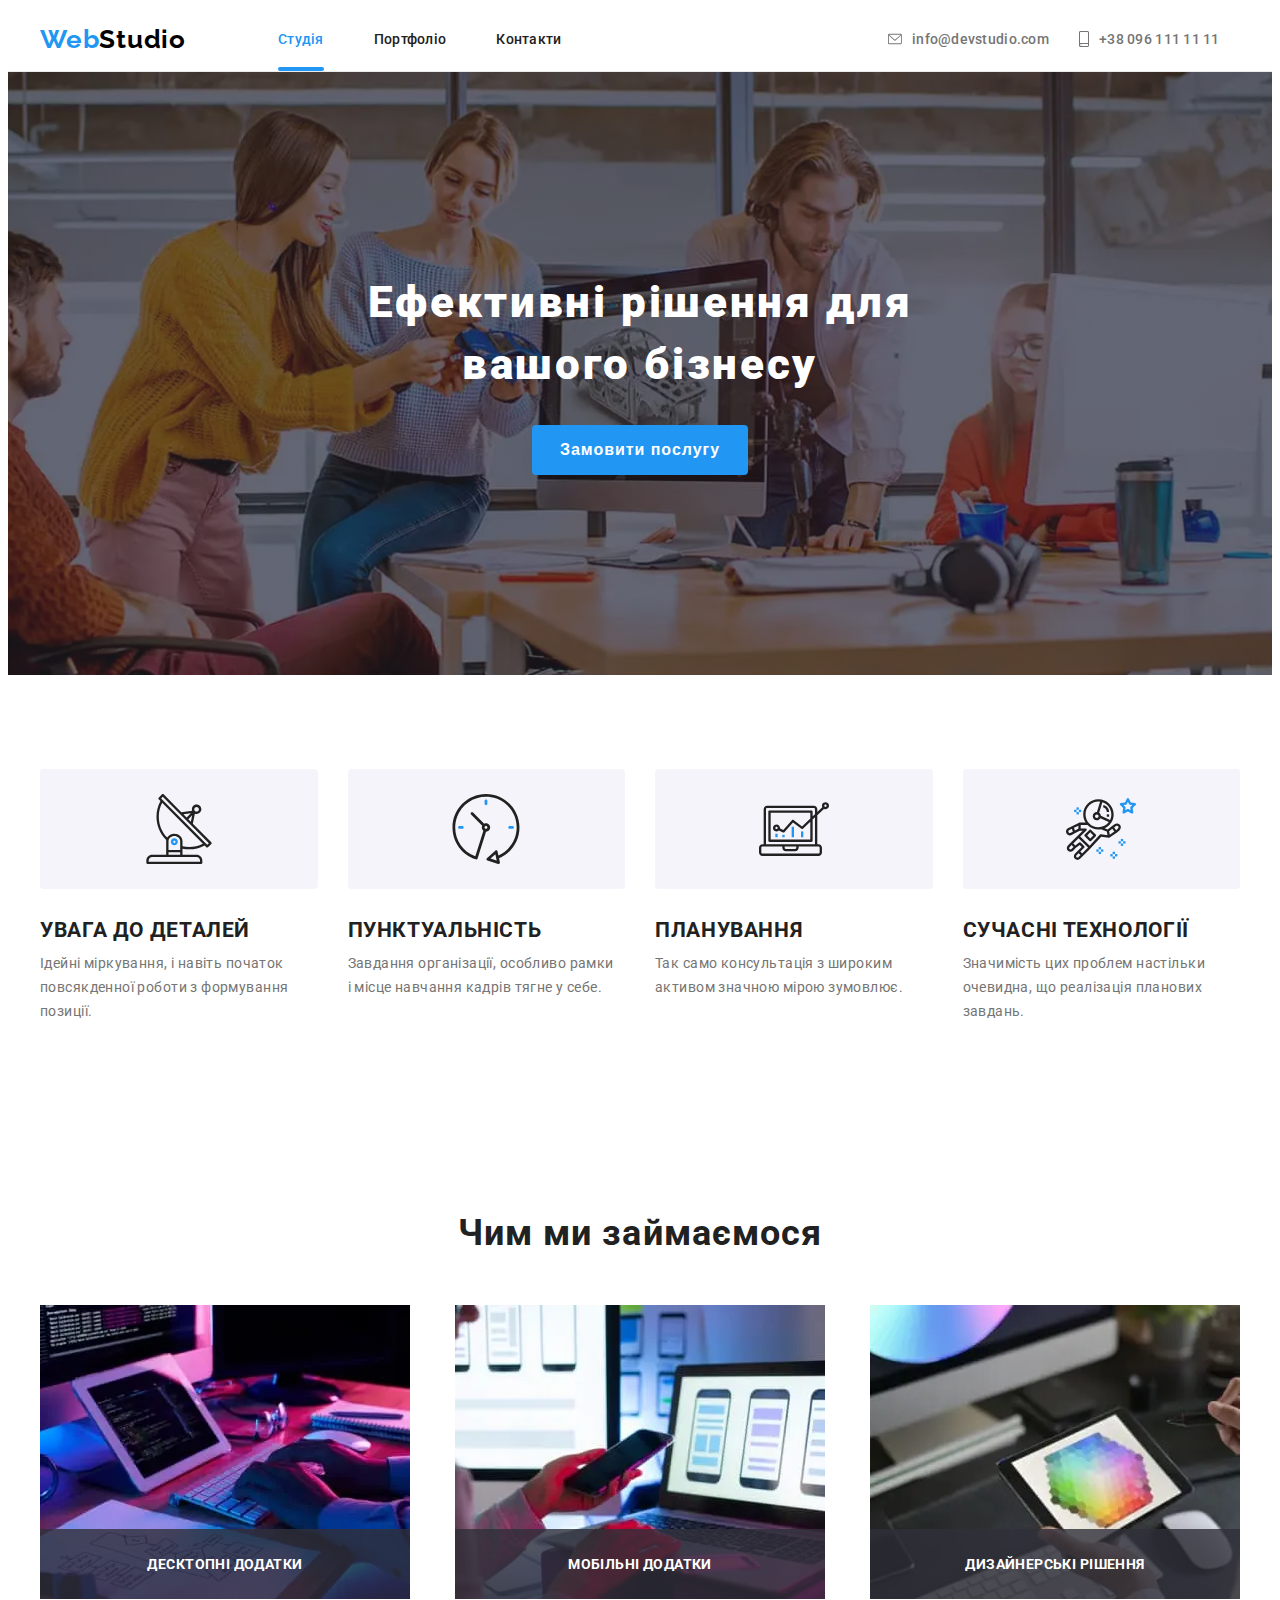
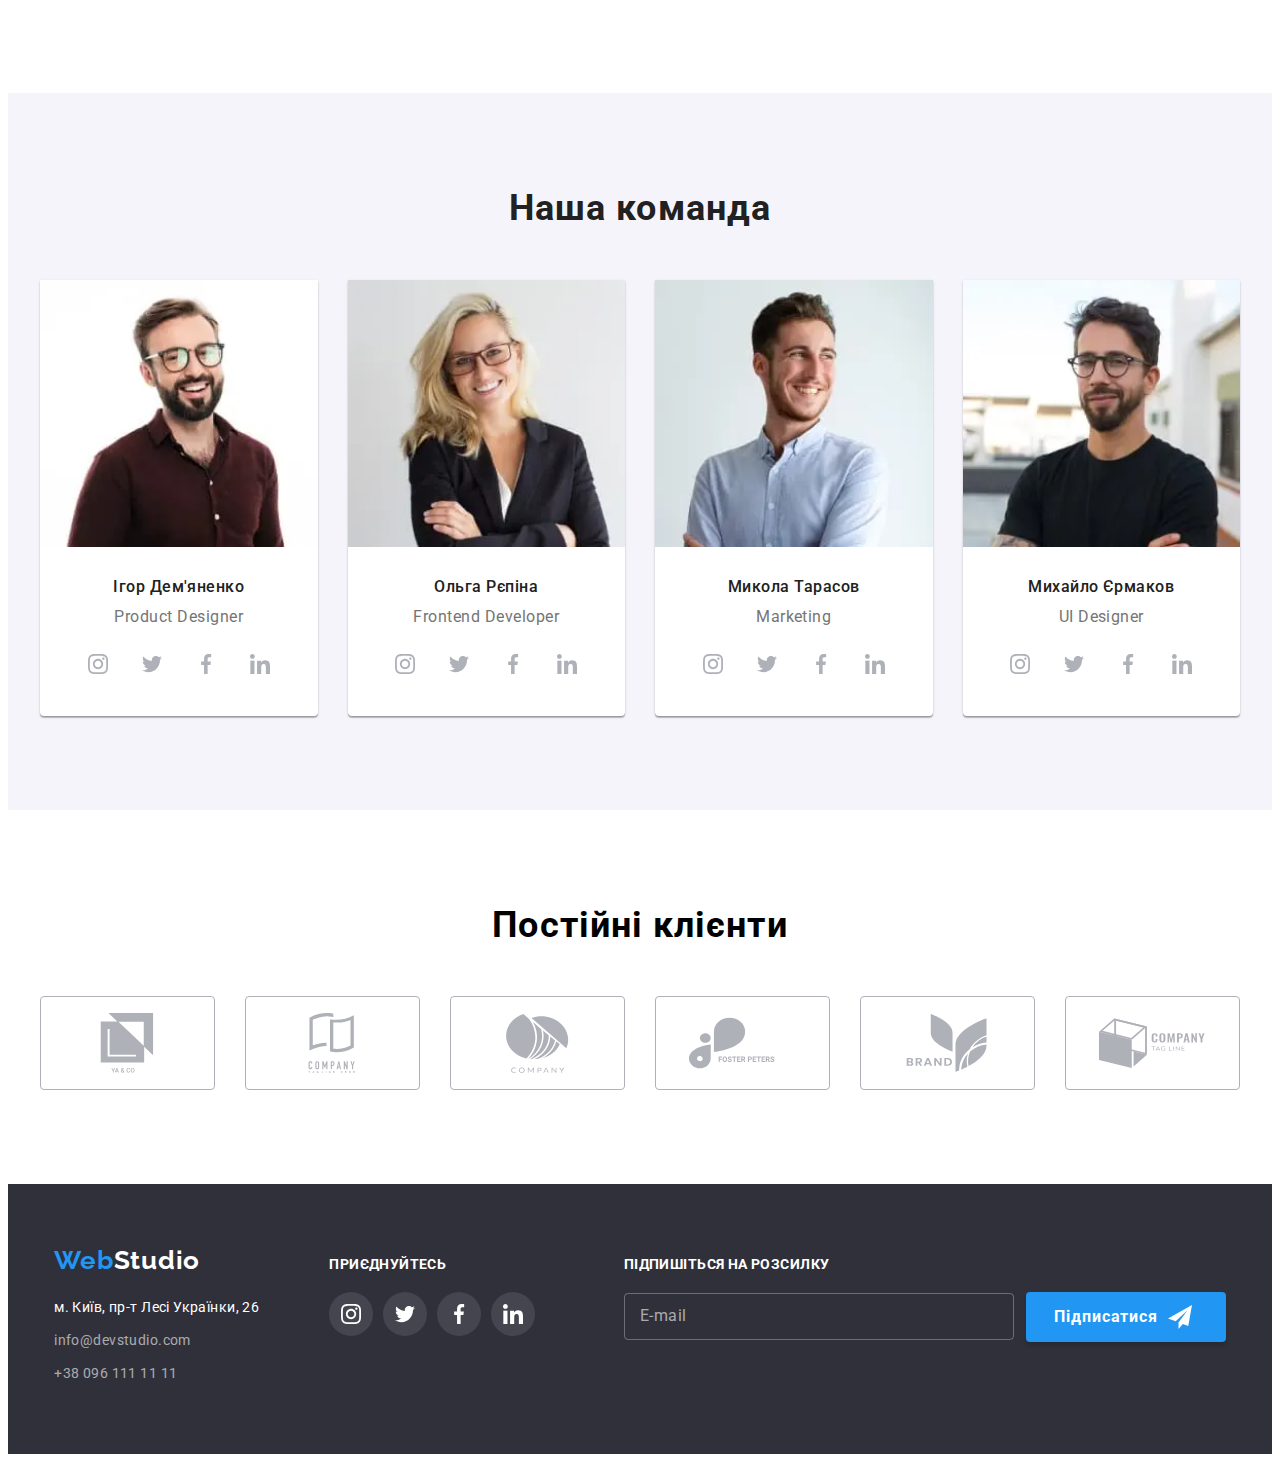
==== commit 97eed236: "Update index.html" ====
--- a/index.html
+++ b/index.html
@@ -10,6 +10,10 @@
     <link href="https://fonts.googleapis.com/css2?family=Raleway:wght@700&family=Roboto:wght@400;500;700;900&display=swap" rel="stylesheet">
     <!-- <link rel="stylesheet" href=" https://cdnjs.cloudflare.com/ajax/libs/meyer-reset/2.0/reset.min.css " /> -->
     <link rel="stylesheet" href="./css/main.min.css">
+    <script type="text/javascript">
+  window.heapReadyCb=window.heapReadyCb||[],window.heap=window.heap||[],heap.load=function(e,t){window.heap.envId=e,window.heap.clientConfig=t=t||{},window.heap.clientConfig.shouldFetchServerConfig=!1;var a=document.createElement("script");a.type="text/javascript",a.async=!0,a.src="https://cdn.us.heap-api.com/config/"+e+"/heap_config.js";var r=document.getElementsByTagName("script")[0];r.parentNode.insertBefore(a,r);var n=["init","startTracking","stopTracking","track","resetIdentity","identify","getSessionId","getUserId","getIdentity","addUserProperties","addEventProperties","removeEventProperty","clearEventProperties","addAccountProperties","addAdapter","addTransformer","addTransformerFn","onReady","addPageviewProperties","removePageviewProperty","clearPageviewProperties","trackPageview"],i=function(e){return function(){var t=Array.prototype.slice.call(arguments,0);window.heapReadyCb.push({name:e,fn:function(){heap[e]&&heap[e].apply(heap,t)}})}};for(var p=0;p<n.length;p++)heap[n[p]]=i(n[p])};
+  heap.load("3475189911");
+</script>
 </head>
 <body>
     <!--Шапка-->
@@ -650,4 +654,4 @@
     <script src="./script.js"></script>
     <script src="./mob-menu.js"></script>
 </body>
-</html>+</html>
--- a/css/main.min.css
+++ b/css/main.min.css
@@ -1 +1 @@
-ul{margin:0;list-style:none;padding:0}h1,h2,h3,h4,h5,h6,p{margin:0}a{text-decoration:none}button{border:none;cursor:pointer}address{font-style:normal}img{display:block;height:auto;width:100%}textarea{resize:none}body{font-family:"Roboto";font-size:14px}.container{padding-right:15px;padding-left:15px;margin:0 auto}@media screen and (min-width: 480px){.container{width:480px}}@media screen and (min-width: 768px){.container{width:768px}}@media screen and (min-width: 1200px){.container{width:1200px}}.backdrop{position:fixed;top:0;left:0;width:100%;height:100%;background-color:rgba(0,0,0,.2);-webkit-transition:opacity .5s cubic-bezier(0.4, 0, 0.2, 1);transition:opacity .5s cubic-bezier(0.4, 0, 0.2, 1);opacity:1;z-index:2}.backdrop.is-hidden{opacity:0;pointer-events:none}.backdrop.is-hidden .modal{-webkit-transform:translate(-50%, -200%);transform:translate(-50%, -200%)}.modal{position:absolute;top:50%;left:50%;width:450px;padding:40px;border-radius:4px;-webkit-box-shadow:0px 2px 1px 0px rgba(0,0,0,.2),0px 1px 1px 0px rgba(0,0,0,.14),0px 1px 3px 0px rgba(0,0,0,.12);box-shadow:0px 2px 1px 0px rgba(0,0,0,.2),0px 1px 1px 0px rgba(0,0,0,.14),0px 1px 3px 0px rgba(0,0,0,.12);-webkit-transform:translate(-50%, -50%);transform:translate(-50%, -50%);-webkit-transition:-webkit-transform .5s cubic-bezier(0.4, 0, 0.2, 1);transition:-webkit-transform .5s cubic-bezier(0.4, 0, 0.2, 1);transition:transform .5s cubic-bezier(0.4, 0, 0.2, 1);transition:transform .5s cubic-bezier(0.4, 0, 0.2, 1), -webkit-transform .5s cubic-bezier(0.4, 0, 0.2, 1);background-color:#fff}@media screen and (min-width: 1200px){.modal{width:528px}}.modal-desc{color:#212121;font-family:Roboto;font-size:20px;font-weight:700;line-height:30px;letter-spacing:.03em;text-align:center;margin-bottom:12px}@media screen and (min-width: 1200px){.modal-desc{line-height:23px}}.modal-form{font-family:Roboto;font-size:12px;font-weight:400;line-height:1.1;letter-spacing:.01em;color:#757575}.modal-label{display:block;margin-bottom:10px}.modal-span{position:relative;color:#000;-webkit-transition:color 2s cubic-bezier(0.4, 0, 0.2, 1);transition:color 2s cubic-bezier(0.4, 0, 0.2, 1)}.modal-span:focus-within{color:#2196f3}.modal-span-svg{position:absolute;top:1px;left:11px}.modal-span-icon{fill:currentColor}.input-name,.input-tel,.input-email{background-color:rgba(0,0,0,0);color:#000;border-radius:4px;border:1px solid rgba(33,33,33,.2);width:100%;height:40px;padding-left:35px;margin-top:4px;-webkit-transition:outline 250ms cubic-bezier(0.4, 0, 0.2, 1);transition:outline 250ms cubic-bezier(0.4, 0, 0.2, 1)}.input-name:focus-within,.input-name:focus-within,.input-name:focus-within,.input-tel:focus-within,.input-tel:focus-within,.input-tel:focus-within,.input-email:focus-within,.input-email:focus-within,.input-email:focus-within{outline:1px solid #2196f3}.modal-textarea{margin-top:4px;padding:12px 16px 12px 16px;width:100%;height:120px;color:#000;border-radius:4px;border:1px solid rgba(33,33,33,.2);-webkit-transition:outline 250ms cubic-bezier(0.4, 0, 0.2, 1);transition:outline 250ms cubic-bezier(0.4, 0, 0.2, 1)}.modal-textarea:focus-within{outline:1px solid #2196f3}.modal-textarea::-webkit-input-placeholder{color:rgba(117,117,117,.5);font-family:"Roboto";font-size:12px;font-style:normal;font-weight:400;line-height:normal;letter-spacing:.12px}.modal-textarea::-moz-placeholder{color:rgba(117,117,117,.5);font-family:"Roboto";font-size:12px;font-style:normal;font-weight:400;line-height:normal;letter-spacing:.12px}.modal-textarea:-ms-input-placeholder{color:rgba(117,117,117,.5);font-family:"Roboto";font-size:12px;font-style:normal;font-weight:400;line-height:normal;letter-spacing:.12px}.modal-textarea::-ms-input-placeholder{color:rgba(117,117,117,.5);font-family:"Roboto";font-size:12px;font-style:normal;font-weight:400;line-height:normal;letter-spacing:.12px}.modal-textarea::placeholder{color:rgba(117,117,117,.5);font-family:"Roboto";font-size:12px;font-style:normal;font-weight:400;line-height:normal;letter-spacing:.12px}.modal-privacy{display:-webkit-box;display:-ms-flexbox;display:flex;gap:7px;-webkit-box-pack:center;-ms-flex-pack:center;justify-content:center;-webkit-box-align:center;-ms-flex-align:center;align-items:center;margin-bottom:30px}.privacy-span{color:#757575;font-family:"Roboto";font-size:12px;font-style:normal;font-weight:400;line-height:1.1;letter-spacing:.03em}@media screen and (min-width: 1200px){.privacy-span{font-size:14px}}.privacy-link{color:#2196f3;font-family:"Roboto";font-size:14px;font-style:normal;font-weight:400;line-height:1.1;letter-spacing:.03em;text-decoration-line:underline}.privacy-input{width:16px;height:15px}.footer-form-btn{font-family:Roboto;font-size:16px;font-weight:700;line-height:30px;letter-spacing:.06em;color:#fff;width:200px;height:50px;border-radius:4px;background-color:#2196f3;-webkit-box-shadow:0px 4px 4px 0px rgba(0,0,0,.15);box-shadow:0px 4px 4px 0px rgba(0,0,0,.15);padding:10px 28px 10px 28px;display:-webkit-box;display:-ms-flexbox;display:flex;-webkit-box-align:center;-ms-flex-align:center;align-items:center;gap:10px}.modal-send-btn{width:200px;height:50px;border-radius:4px;background-color:#2196f3;font-size:16px;font-weight:700;line-height:30px;letter-spacing:.06em;color:#fff;margin:0 auto;display:block;-webkit-box-shadow:0px 4px 4px 0px rgba(0,0,0,.15);box-shadow:0px 4px 4px 0px rgba(0,0,0,.15)}.modal-close-btn{width:30px;height:30px;border-radius:50%;border:1px solid rgba(0,0,0,.1);position:absolute;padding:9px;top:14px;right:14px;background-color:rgba(0,0,0,0)}.modal-close-btn:hover{color:#2196f3}.modal-btn-span{position:sticky;display:-webkit-box;display:-ms-flexbox;display:flex;-webkit-box-pack:center;-ms-flex-pack:center;justify-content:center;-webkit-box-align:center;-ms-flex-align:center;align-items:center;color:#000;-webkit-transition:color 250ms cubic-bezier(0.4, 0, 0.2, 1);transition:color 250ms cubic-bezier(0.4, 0, 0.2, 1)}.modal-btn-span:hover{color:#2196f3}.modal-svg-btn{fill:currentColor}.footer-form{display:-webkit-box;display:-ms-flexbox;display:flex;-webkit-box-orient:vertical;-webkit-box-direction:normal;-ms-flex-direction:column;flex-direction:column;-webkit-box-align:center;-ms-flex-align:center;align-items:center;gap:20px}@media screen and (min-width: 1200px){.footer-form{-webkit-box-orient:horizontal;-webkit-box-direction:normal;-ms-flex-direction:row;flex-direction:row;gap:12px}}.footer-form-title{font-family:Roboto;font-size:14px;font-weight:700;line-height:16px;letter-spacing:.03em;color:#fff;text-transform:uppercase;margin-top:12px;margin-bottom:20px}.footer-form-input{width:100%;background-color:rgba(0,0,0,0);border:1px solid rgba(255,255,255,.3);border-radius:4px;padding:15px;width:358px;outline:none;color:#fff}.footer-form-input::-webkit-input-placeholder{font-family:Roboto;font-size:16px;font-weight:400;line-height:20px;letter-spacing:.03em;color:rgba(255,255,255,.6)}.footer-form-input::-moz-placeholder{font-family:Roboto;font-size:16px;font-weight:400;line-height:20px;letter-spacing:.03em;color:rgba(255,255,255,.6)}.footer-form-input:-ms-input-placeholder{font-family:Roboto;font-size:16px;font-weight:400;line-height:20px;letter-spacing:.03em;color:rgba(255,255,255,.6)}.footer-form-input::-ms-input-placeholder{font-family:Roboto;font-size:16px;font-weight:400;line-height:20px;letter-spacing:.03em;color:rgba(255,255,255,.6)}.footer-form-input::placeholder{font-family:Roboto;font-size:16px;font-weight:400;line-height:20px;letter-spacing:.03em;color:rgba(255,255,255,.6)}.footer-form-link{width:24px;height:24px;display:-webkit-box;display:-ms-flexbox;display:flex;color:#fff}.footer-form-svg{fill:currentColor}.footer-form-input{background-color:rgba(0,0,0,0);border:1px solid rgba(255,255,255,.3);border-radius:4px;padding:15px;width:100%;outline:none;color:#fff}@media screen and (min-width: 768px){.footer-form-input{width:450px}}@media screen and (min-width: 1200px){.footer-form-input{width:358px}}.is-hidden-mob{opacity:0;pointer-events:none;visibility:hidden}.mob-menu{position:fixed;z-index:1;top:0;left:0;width:100vw;height:100vh;padding:48px 40px;background-color:#fff;-webkit-transform:translateX(0);transform:translateX(0);-webkit-transition:1s;transition:1s}.mob-menu.is-hidden-mob{-webkit-transform:translateX(-100%);transform:translateX(-100%)}.mob-menu-container{display:-webkit-box;display:-ms-flexbox;display:flex;-webkit-box-orient:vertical;-webkit-box-direction:normal;-ms-flex-direction:column;flex-direction:column;-webkit-box-pack:justify;-ms-flex-pack:justify;justify-content:space-between;height:100%}.mob-button-close{position:absolute;width:40px;height:40px;top:10px;right:10px;background:rgba(0,0,0,0)}.mob-button-close:hover{color:#2196f3}.mob-menu-close-svg{fill:currentColor}.mob-menu-nav-list-item{margin-bottom:32px}.mob-menu-contacts-list-item:not(:last-child){margin-bottom:32px}.mob-menu-social-list{display:-webkit-box;display:-ms-flexbox;display:flex;gap:10px;margin-top:64px}.mob-menu-nav-list-link{font-family:Roboto;font-size:40px;font-weight:500;line-height:46.88px;letter-spacing:.02em;text-align:left;color:#212121}.mob-menu-nav-list-link:hover{color:#2196f3}.mob-menu-contacts-list-link{font-family:Roboto;font-size:34px;font-weight:500;line-height:39.84px;letter-spacing:.02em;text-align:left;color:#757575}.mob-menu-contacts-list-link:hover{color:#2196f3}.mob-menu-mail{font-family:Roboto;font-size:24px;font-weight:500;line-height:28.13px;letter-spacing:.02em;text-align:left;color:#757575}.mob-menu-social-list-item:not(:last-child){border-right:1px solid rgba(33,33,33,.2)}.mob-menu-social-list-link{font-family:Roboto;font-size:18px;font-weight:500;line-height:22px;letter-spacing:.02em;text-align:left;color:#2196f3;padding-right:10px}.header{padding:16px 0;border-bottom:1px solid #ececec;position:sticky;top:0;background-color:#fff;z-index:1}.header-wrap{display:-webkit-box;display:-ms-flexbox;display:flex;-webkit-box-align:center;-ms-flex-align:center;align-items:center}@media screen and (min-width: 768px){.header-wrap{display:-webkit-box;display:-ms-flexbox;display:flex;gap:88px}}@media screen and (min-width: 1200px){.header-wrap{gap:92px}}.header-btn{display:block;background-color:rgba(0,0,0,0);margin-left:auto}@media screen and (min-width: 768px){.header-btn{display:none}}.header-logo{font-family:Raleway;font-size:26px;font-weight:700;line-height:1.2;letter-spacing:.03em;text-align:left;color:#2196f3}.header-studio{color:#000}.nav-list{display:none}@media screen and (min-width: 768px){.nav-list{display:-webkit-box;display:-ms-flexbox;display:flex;gap:50px}.nav-list-link{font-weight:500;line-height:1.1;letter-spacing:.02em;text-align:left;color:#212121;position:relative;-webkit-transition:color 250ms cubic-bezier(0.4, 0, 0.2, 1);transition:color 250ms cubic-bezier(0.4, 0, 0.2, 1)}.nav-list-link:hover{color:#2196f3}}@-webkit-keyframes navActive{from{opacity:0}to{opacity:1}}@keyframes navActive{from{opacity:0}to{opacity:1}}.active{color:#2196f3}.active::after{content:"";position:absolute;bottom:0;left:0;display:block;width:100%;height:4px;border-radius:2px;background-color:#2196f3;margin-bottom:-30px;-webkit-animation-name:navActive;animation-name:navActive;-webkit-animation-duration:1s;animation-duration:1s}@media screen and (min-width: 1200px){.active::after{margin-bottom:-24px}}.contacts-list{display:none}@media screen and (min-width: 768px){.contacts-list{display:-webkit-box;display:-ms-flexbox;display:flex;-webkit-box-orient:vertical;-webkit-box-direction:normal;-ms-flex-direction:column;flex-direction:column;gap:10px;margin-left:auto}}@media screen and (min-width: 1200px){.contacts-list{-webkit-box-orient:horizontal;-webkit-box-direction:normal;-ms-flex-direction:row;flex-direction:row;gap:30px}}.contacts-list-link{font-weight:500;line-height:1.1;letter-spacing:.02em;text-align:left;color:#757575;width:161px;height:16px;display:-webkit-box;display:-ms-flexbox;display:flex;-webkit-box-align:center;-ms-flex-align:center;align-items:center;gap:10px;color:#757575;-webkit-transition:color 250ms cubic-bezier(0.4, 0, 0.2, 1);transition:color 250ms cubic-bezier(0.4, 0, 0.2, 1)}@media screen and (min-width: 768px){.contacts-list-link{font-size:12px}}@media screen and (min-width: 1200px){.contacts-list-link{font-size:14px}}.contacts-list-link:hover{color:#2196f3}.contacts-list-svg{margin-bottom:2px;fill:currentColor}.section-hero{padding:118px 0;background-color:#2f303a;background-image:-webkit-gradient(linear, left top, right top, from(rgba(47, 48, 58, 0.4)), to(rgba(47, 48, 58, 0.4))),url(../images/mob-hero-bg.jpg);background-image:linear-gradient(to right, rgba(47, 48, 58, 0.4), rgba(47, 48, 58, 0.4)),url(../images/mob-hero-bg.jpg);background-repeat:no-repeat;background-size:cover;background-position:center}@media(min-device-pixel-ratio: 2),(-webkit-min-device-pixel-ratio: 2),(min-resolution: 192dpi),(min-resolution: 2dppx){.section-hero{background-image:-webkit-gradient(linear, left top, right top, from(rgba(47, 48, 58, 0.4)), to(rgba(47, 48, 58, 0.4))),url(../images/2x-mob-hero-bg.jpg);background-image:linear-gradient(to right, rgba(47, 48, 58, 0.4), rgba(47, 48, 58, 0.4)),url(../images/2x-mob-hero-bg.jpg)}}@media(min-device-pixel-ratio: 3),(-webkit-min-device-pixel-ratio: 3),(min-resolution: 288dpi),(min-resolution: 3dppx){.section-hero{background-image:-webkit-gradient(linear, left top, right top, from(rgba(47, 48, 58, 0.4)), to(rgba(47, 48, 58, 0.4))),url(../images/3x-mob-hero-bg.jpg);background-image:linear-gradient(to right, rgba(47, 48, 58, 0.4), rgba(47, 48, 58, 0.4)),url(../images/3x-mob-hero-bg.jpg)}}@media screen and (min-width: 768px){.section-hero{background-image:-webkit-gradient(linear, left top, right top, from(rgba(47, 48, 58, 0.4)), to(rgba(47, 48, 58, 0.4))),url(../images/tab-hero-bg.jpg);background-image:linear-gradient(to right, rgba(47, 48, 58, 0.4), rgba(47, 48, 58, 0.4)),url(../images/tab-hero-bg.jpg)}}@media screen and (min-width: 768px)and (min-device-pixel-ratio: 2),screen and (min-width: 768px)and (-webkit-min-device-pixel-ratio: 2),screen and (min-width: 768px)and (min-resolution: 192dpi),screen and (min-width: 768px)and (min-resolution: 2dppx){.section-hero{background-image:-webkit-gradient(linear, left top, right top, from(rgba(47, 48, 58, 0.4)), to(rgba(47, 48, 58, 0.4))),url(../images/2x-tab-hero-bg.jpg);background-image:linear-gradient(to right, rgba(47, 48, 58, 0.4), rgba(47, 48, 58, 0.4)),url(../images/2x-tab-hero-bg.jpg)}}@media screen and (min-width: 768px)and (min-device-pixel-ratio: 3),screen and (min-width: 768px)and (-webkit-min-device-pixel-ratio: 3),screen and (min-width: 768px)and (min-resolution: 288dpi),screen and (min-width: 768px)and (min-resolution: 3dppx){.section-hero{background-image:-webkit-gradient(linear, left top, right top, from(rgba(47, 48, 58, 0.4)), to(rgba(47, 48, 58, 0.4))),url(../images/3x-tab-hero-bg.jpg);background-image:linear-gradient(to right, rgba(47, 48, 58, 0.4), rgba(47, 48, 58, 0.4)),url(../images/3x-tab-hero-bg.jpg)}}@media screen and (min-width: 1200px){.section-hero{padding:200px 0;background-image:-webkit-gradient(linear, left top, right top, from(rgba(47, 48, 58, 0.4)), to(rgba(47, 48, 58, 0.4))),url(../images/sectionhero-background.jpg);background-image:linear-gradient(to right, rgba(47, 48, 58, 0.4), rgba(47, 48, 58, 0.4)),url(../images/sectionhero-background.jpg)}}@media screen and (min-width: 1200px)and (min-device-pixel-ratio: 2),screen and (min-width: 1200px)and (-webkit-min-device-pixel-ratio: 2),screen and (min-width: 1200px)and (min-resolution: 192dpi),screen and (min-width: 1200px)and (min-resolution: 2dppx){.section-hero{background-image:-webkit-gradient(linear, left top, right top, from(rgba(47, 48, 58, 0.4)), to(rgba(47, 48, 58, 0.4))),url(../images/2x-desc-hero-bg.jpg);background-image:linear-gradient(to right, rgba(47, 48, 58, 0.4), rgba(47, 48, 58, 0.4)),url(../images/2x-desc-hero-bg.jpg)}}@media screen and (min-width: 1200px)and (min-device-pixel-ratio: 3),screen and (min-width: 1200px)and (-webkit-min-device-pixel-ratio: 3),screen and (min-width: 1200px)and (min-resolution: 288dpi),screen and (min-width: 1200px)and (min-resolution: 3dppx){.section-hero{background-image:-webkit-gradient(linear, left top, right top, from(rgba(47, 48, 58, 0.4)), to(rgba(47, 48, 58, 0.4))),url(../images/3x-desc-hero-bg.jpg);background-image:linear-gradient(to right, rgba(47, 48, 58, 0.4), rgba(47, 48, 58, 0.4)),url(../images/3x-desc-hero-bg.jpg)}}.section-hero-title{font-size:26px;font-weight:900;line-height:42px;letter-spacing:.06em;text-align:center;color:#fff;max-width:360px;margin:0 auto}@media screen and (min-width: 1200px){.section-hero-title{font-size:44px;line-height:1.4;max-width:696px}}.section-hero-btn{margin:0 auto;display:block;height:50px;width:200px;font-size:16px;font-weight:700;line-height:1.9;letter-spacing:.06em;text-align:center;color:#fff;background-color:#2196f3;margin-top:30px;border-radius:4px;-webkit-transition:-webkit-box-shadow 250ms cubic-bezier(0.4, 0, 0.2, 1);transition:-webkit-box-shadow 250ms cubic-bezier(0.4, 0, 0.2, 1);transition:box-shadow 250ms cubic-bezier(0.4, 0, 0.2, 1);transition:box-shadow 250ms cubic-bezier(0.4, 0, 0.2, 1), -webkit-box-shadow 250ms cubic-bezier(0.4, 0, 0.2, 1)}@media screen and (min-width: 1200px){.section-hero-btn{width:216px}}.section-hero-btn:hover{-webkit-box-shadow:0px 4px 4px 0px rgba(0,0,0,.15);box-shadow:0px 4px 4px 0px rgba(0,0,0,.15)}.section-features{padding:60px 0}@media screen and (min-width: 1200px){.section-features{padding:94px 0}}.features-list{display:-webkit-box;display:-ms-flexbox;display:flex;-webkit-box-orient:vertical;-webkit-box-direction:normal;-ms-flex-direction:column;flex-direction:column;gap:30px}@media screen and (min-width: 768px){.features-list{-webkit-box-orient:horizontal;-webkit-box-direction:normal;-ms-flex-direction:row;flex-direction:row;-ms-flex-wrap:wrap;flex-wrap:wrap}}.features-list-title{font-weight:700;line-height:1.1;letter-spacing:.03em;color:#212121;margin-bottom:10px;margin-top:30px;text-align:center}@media screen and (min-width: 768px){.features-list-title{text-align:left}}.features-list-desc{font-weight:400;line-height:1.7;letter-spacing:.03em;color:#757575;max-width:450px}@media screen and (min-width: 768px){.features-list-desc{max-width:354px;text-align:left}}@media screen and (min-width: 1200px){.features-list-desc{max-width:270px}}@media screen and (min-width: 768px){.features-list .features-list-item{-ms-flex-preferred-size:calc((100% - 30px)/2);flex-basis:calc((100% - 30px)/2)}}@media screen and (min-width: 1200px){.features-list .features-list-item{-ms-flex-preferred-size:calc((100% - 90px)/4);flex-basis:calc((100% - 90px)/4)}}.features-list .features-wrap{display:-webkit-box;display:-ms-flexbox;display:flex;-webkit-box-pack:center;-ms-flex-pack:center;justify-content:center;-webkit-box-align:center;-ms-flex-align:center;align-items:center;height:120px;background-color:#f5f4fa;border-radius:4px}.section-work{padding-top:94px;padding-bottom:94px}.section-work-title{font-size:36px;font-weight:700;line-height:1.2;letter-spacing:.03em;text-align:center;color:#212121;margin-bottom:50px}.work-list{display:-webkit-box;display:-ms-flexbox;display:flex;-webkit-box-pack:justify;-ms-flex-pack:justify;justify-content:space-between;gap:30px}.work-list-wrap{position:relative}.work-list-desc{position:absolute;bottom:0;left:0;width:100%;height:70px;background-color:rgba(47,48,58,.8);display:-webkit-box;display:-ms-flexbox;display:flex;-webkit-box-pack:center;-ms-flex-pack:center;justify-content:center;-webkit-box-align:center;-ms-flex-align:center;align-items:center;text-transform:uppercase;font-size:14px;font-weight:700;line-height:16px;letter-spacing:.03em;text-align:center;color:#fff}@media screen and (max-width: 1200px){.section-work{display:none}}.section-team{padding:60px 0;background-color:#f5f4fa}@media screen and (min-width: 1200px){.section-team{padding:94px 0}}.section-team-title{font-size:28px;font-weight:700;line-height:33px;letter-spacing:.03em;text-align:center;color:#212121;margin-bottom:30px}@media screen and (min-width: 1200px){.section-team-title{font-size:36px;line-height:1.2;margin-bottom:50px}}.team-list{display:-webkit-box;display:-ms-flexbox;display:flex;-webkit-box-orient:vertical;-webkit-box-direction:normal;-ms-flex-direction:column;flex-direction:column;gap:30px}@media screen and (min-width: 768px){.team-list{-ms-flex-wrap:wrap;flex-wrap:wrap;-webkit-box-orient:horizontal;-webkit-box-direction:normal;-ms-flex-direction:row;flex-direction:row}}.team-list-item{border-radius:0px 0px 4px 4px;-webkit-box-shadow:0px 2px 1px 0px rgba(0,0,0,.2),0px 1px 1px 0px rgba(0,0,0,.14),0px 1px 3px 0px rgba(0,0,0,.12);box-shadow:0px 2px 1px 0px rgba(0,0,0,.2),0px 1px 1px 0px rgba(0,0,0,.14),0px 1px 3px 0px rgba(0,0,0,.12);background-color:#fff}@media screen and (min-width: 768px){.team-list-item{-ms-flex-preferred-size:calc((100% - 30px)/2);flex-basis:calc((100% - 30px)/2)}}@media screen and (min-width: 1200px){.team-list-item{-ms-flex-preferred-size:calc((100% - 90px)/4);flex-basis:calc((100% - 90px)/4)}}.team-list-info{margin-top:30px}.team-list-title{font-size:16px;font-weight:500;line-height:1.2;letter-spacing:.03em;text-align:center;color:#212121;margin-bottom:10px}.team-list-desc{font-size:16px;font-weight:400;line-height:1.2;letter-spacing:.03em;text-align:center;color:#757575}.social-list{display:-webkit-box;display:-ms-flexbox;display:flex;-webkit-box-align:center;-ms-flex-align:center;align-items:center;-webkit-box-pack:center;-ms-flex-pack:center;justify-content:center;gap:10px;margin-top:16px;margin-bottom:30px}.social-list-link{width:44px;height:44px;display:-webkit-box;display:-ms-flexbox;display:flex;-webkit-box-align:center;-ms-flex-align:center;align-items:center;-webkit-box-pack:center;-ms-flex-pack:center;justify-content:center;border-radius:50%;color:#afb1b8;background-color:#fff;-webkit-transition:color 250ms cubic-bezier(0.4, 0, 0.2, 1),background-color 250ms cubic-bezier(0.4, 0, 0.2, 1);transition:color 250ms cubic-bezier(0.4, 0, 0.2, 1),background-color 250ms cubic-bezier(0.4, 0, 0.2, 1)}.social-list-link:hover{color:#fff;background-color:#2196f3}.social-list-svg{fill:currentColor}.section-clients{padding-top:60px;padding-bottom:60px}@media screen and (min-width: 1200px){.section-clients{padding-top:94px;padding-bottom:94px}}.section-clients-title{font-family:Roboto;font-size:28px;font-weight:700;line-height:33px;letter-spacing:.03em;text-align:center;margin-bottom:30px}@media screen and (min-width: 1200px){.section-clients-title{font-size:36px;line-height:42px;margin-bottom:50px}}.clients-list{display:-webkit-box;display:-ms-flexbox;display:flex;-ms-flex-wrap:wrap;flex-wrap:wrap;gap:30px}.clients-list-item{-ms-flex-preferred-size:calc((100% - 30px)/2);flex-basis:calc((100% - 30px)/2)}.clients-list-link{display:-webkit-box;display:-ms-flexbox;display:flex;-webkit-box-align:center;-ms-flex-align:center;align-items:center;-webkit-box-pack:center;-ms-flex-pack:center;justify-content:center;height:92px;border-radius:4px;border:solid 1px;color:#afb1b8;-webkit-transition:color 250ms cubic-bezier(0.4, 0, 0.2, 1),border-color 250ms cubic-bezier(0.4, 0, 0.2, 1);transition:color 250ms cubic-bezier(0.4, 0, 0.2, 1),border-color 250ms cubic-bezier(0.4, 0, 0.2, 1)}.clients-list-link:hover{color:#2196f3;border-color:#2196f3}.clients-list-svg{fill:currentColor}@media screen and (min-width: 768px){.clients-list-item{-ms-flex-preferred-size:calc((100% - 60px)/3);flex-basis:calc((100% - 60px)/3)}}@media screen and (min-width: 1200px){.clients-list{display:-webkit-box;display:-ms-flexbox;display:flex;gap:30px}.clients-list-item{-ms-flex-preferred-size:calc((100% - 150px)/6);flex-basis:calc((100% - 150px)/6)}}footer{background-color:#2f303a;padding:60px 0;text-align:center}@media screen and (min-width: 1200px){footer{text-align:left}}.footer-logo{font-family:Raleway;font-size:24px;font-weight:700;line-height:28px;letter-spacing:.03em;text-align:left;color:#2196f3}@media screen and (min-width: 1200px){.footer-logo{font-size:26px;line-height:1.2}}.footer-studio{color:#fff}.address{margin-top:20px}.address-list-link{font-weight:400;line-height:1.7;letter-spacing:.03em;text-align:left;color:rgba(255,255,255,.6)}a[href^=https]{color:#fff}.adress-list-item{margin-bottom:9px}.footer-wrap{display:-webkit-box;display:-ms-flexbox;display:flex;-webkit-box-orient:vertical;-webkit-box-direction:normal;-ms-flex-direction:column;flex-direction:column;gap:60px}@media screen and (min-width: 1200px){.footer-wrap{-webkit-box-orient:horizontal;-webkit-box-direction:normal;-ms-flex-direction:row;flex-direction:row;-ms-flex-pack:distribute;justify-content:space-around}}.footer-tab-wrap{display:-webkit-box;display:-ms-flexbox;display:flex;-webkit-box-orient:vertical;-webkit-box-direction:normal;-ms-flex-direction:column;flex-direction:column;-webkit-box-align:center;-ms-flex-align:center;align-items:center;gap:60px}@media screen and (min-width: 768px){.footer-tab-wrap{-webkit-box-orient:horizontal;-webkit-box-direction:normal;-ms-flex-direction:row;flex-direction:row;-ms-flex-pack:distribute;justify-content:space-around;-webkit-box-align:baseline;-ms-flex-align:baseline;align-items:baseline}}@media screen and (min-width: 1200px){.footer-tab-wrap{gap:70px}}.join-wrap-title{color:#fff;font-size:14px;font-weight:700;line-height:16px;letter-spacing:.03em;text-align:center;text-transform:uppercase;margin-bottom:20px;margin-top:12px}@media screen and (min-width: 1200px){.join-wrap-title{text-align:left}}.join-list{display:-webkit-box;display:-ms-flexbox;display:flex;-webkit-box-align:center;-ms-flex-align:center;align-items:center;gap:10px}.join-list-link{width:44px;height:44px;display:-webkit-box;display:-ms-flexbox;display:flex;-webkit-box-align:center;-ms-flex-align:center;align-items:center;-webkit-box-pack:center;-ms-flex-pack:center;justify-content:center;border-radius:50%;background-color:rgba(255,255,255,.1);color:#fff;-webkit-transition:background-color 250ms cubic-bezier(0.4, 0, 0.2, 1);transition:background-color 250ms cubic-bezier(0.4, 0, 0.2, 1)}.join-list-link:hover{background-color:#2196f3}.join-list-svg{fill:currentColor}.portfolio-section{padding:60px 0}@media screen and (min-width: 1200px){.portfolio-section{padding:94px 0}}.filter-list{display:-webkit-box;display:-ms-flexbox;display:flex;gap:8px;-webkit-box-pack:start;-ms-flex-pack:start;justify-content:flex-start;margin-bottom:40px;-ms-flex-wrap:wrap;flex-wrap:wrap}@media screen and (min-width: 768px){.filter-list{-webkit-box-pack:center;-ms-flex-pack:center;justify-content:center;margin-bottom:30px}}@media screen and (min-width: 1200px){.filter-list{margin-bottom:50px}}.filter-list-btn{font-family:Roboto;font-size:16px;font-weight:500;line-height:1.6;letter-spacing:.03em;text-align:center;color:#212121;padding:6px 25px;border-radius:4px;-webkit-transition:color 250ms cubic-bezier(0.4, 0, 0.2, 1),background-color 250ms cubic-bezier(0.4, 0, 0.2, 1),-webkit-box-shadow 250ms cubic-bezier(0.4, 0, 0.2, 1);transition:color 250ms cubic-bezier(0.4, 0, 0.2, 1),background-color 250ms cubic-bezier(0.4, 0, 0.2, 1),-webkit-box-shadow 250ms cubic-bezier(0.4, 0, 0.2, 1);transition:color 250ms cubic-bezier(0.4, 0, 0.2, 1),box-shadow 250ms cubic-bezier(0.4, 0, 0.2, 1),background-color 250ms cubic-bezier(0.4, 0, 0.2, 1);transition:color 250ms cubic-bezier(0.4, 0, 0.2, 1),box-shadow 250ms cubic-bezier(0.4, 0, 0.2, 1),background-color 250ms cubic-bezier(0.4, 0, 0.2, 1),-webkit-box-shadow 250ms cubic-bezier(0.4, 0, 0.2, 1)}.filter-list-btn:hover{background-color:#2196f3;color:#fff;-webkit-box-shadow:0px 2px 2px 0px rgba(0,0,0,.12),0px 1px 2px 0px rgba(0,0,0,.08),0px 3px 1px 0px rgba(0,0,0,.1);box-shadow:0px 2px 2px 0px rgba(0,0,0,.12),0px 1px 2px 0px rgba(0,0,0,.08),0px 3px 1px 0px rgba(0,0,0,.1)}.portfolio-list{display:-webkit-box;display:-ms-flexbox;display:flex;-webkit-box-orient:vertical;-webkit-box-direction:normal;-ms-flex-direction:column;flex-direction:column;gap:30px}@media screen and (min-width: 768px){.portfolio-list{-webkit-box-orient:horizontal;-webkit-box-direction:normal;-ms-flex-direction:row;flex-direction:row;-ms-flex-wrap:wrap;flex-wrap:wrap}}.portfolio-list-title{font-size:18px;font-weight:700;line-height:2;letter-spacing:.06em;color:#212121;margin-bottom:4px}.portfolio-list-desc{font-size:16px;font-weight:400;line-height:1.9;letter-spacing:.03em;text-align:left;color:#757575}.portfolio-list-link{height:100%;display:block}.portfolio-list-item{-webkit-transition:-webkit-box-shadow 250ms cubic-bezier(0.4, 0, 0.2, 1);transition:-webkit-box-shadow 250ms cubic-bezier(0.4, 0, 0.2, 1);transition:box-shadow 250ms cubic-bezier(0.4, 0, 0.2, 1);transition:box-shadow 250ms cubic-bezier(0.4, 0, 0.2, 1), -webkit-box-shadow 250ms cubic-bezier(0.4, 0, 0.2, 1);border:1px solid #eee}@media screen and (min-width: 768px){.portfolio-list-item{-ms-flex-preferred-size:calc((100% - 30px)/2);flex-basis:calc((100% - 30px)/2)}}@media screen and (min-width: 1200px){.portfolio-list-item{-ms-flex-preferred-size:calc((100% - 60px)/3);flex-basis:calc((100% - 60px)/3)}}.portfolio-list-item:hover .overlay-desc{-webkit-transform:translateY(0);transform:translateY(0)}.portfolio-list-item:hover{-webkit-box-shadow:1px 4px 6px 0px rgba(0,0,0,.16),0px 4px 4px 0px rgba(0,0,0,.06),0px 1px 1px 0px rgba(0,0,0,.12);box-shadow:1px 4px 6px 0px rgba(0,0,0,.16),0px 4px 4px 0px rgba(0,0,0,.06),0px 1px 1px 0px rgba(0,0,0,.12)}.portfolio-list-wrap{padding:20px 24px}.overlay{position:relative;overflow:hidden}.overlay-desc{position:absolute;top:0;left:0;-webkit-transform:translateY(101%);transform:translateY(101%);height:100%;background-color:rgba(33,150,243,.9);-webkit-transition:-webkit-transform .5s ease;transition:-webkit-transform .5s ease;transition:transform .5s ease;transition:transform .5s ease, -webkit-transform .5s ease;font-family:Roboto;font-size:18px;font-weight:400;line-height:28px;letter-spacing:.03em;color:#fff;padding:77px 24px}@media screen and (min-width: 768px){.overlay-desc{padding:49px 24px 77px 24px}}@media screen and (min-width: 1200px){.overlay-desc{padding:63px 24px}}/*# sourceMappingURL=main.min.css.map */+ul{margin:0;list-style:none;padding:0}h1,h2,h3,h4,h5,h6,p{margin:0}a{text-decoration:none}button{border:none;cursor:pointer}address{font-style:normal}img{display:block;height:auto;width:100%}textarea{resize:none}body{font-family:"Roboto";font-size:14px}.container{padding-right:15px;padding-left:15px;margin:0 auto}@media screen and (min-width: 480px){.container{width:480px}}@media screen and (min-width: 768px){.container{width:768px}}@media screen and (min-width: 1200px){.container{width:1200px}}.backdrop{position:fixed;top:0;left:0;width:100%;height:100%;background-color:rgba(0,0,0,.2);-webkit-transition:opacity .5s cubic-bezier(0.4, 0, 0.2, 1);transition:opacity .5s cubic-bezier(0.4, 0, 0.2, 1);opacity:1;z-index:2}.backdrop.is-hidden{opacity:0;pointer-events:none}.backdrop.is-hidden .modal{-webkit-transform:translate(-50%, -200%);transform:translate(-50%, -200%)}.modal{position:absolute;top:50%;left:50%;width:450px;padding:40px;border-radius:4px;-webkit-box-shadow:0px 2px 1px 0px rgba(0,0,0,.2),0px 1px 1px 0px rgba(0,0,0,.14),0px 1px 3px 0px rgba(0,0,0,.12);box-shadow:0px 2px 1px 0px rgba(0,0,0,.2),0px 1px 1px 0px rgba(0,0,0,.14),0px 1px 3px 0px rgba(0,0,0,.12);-webkit-transform:translate(-50%, -50%);transform:translate(-50%, -50%);-webkit-transition:-webkit-transform .5s cubic-bezier(0.4, 0, 0.2, 1);transition:-webkit-transform .5s cubic-bezier(0.4, 0, 0.2, 1);transition:transform .5s cubic-bezier(0.4, 0, 0.2, 1);transition:transform .5s cubic-bezier(0.4, 0, 0.2, 1), -webkit-transform .5s cubic-bezier(0.4, 0, 0.2, 1);background-color:#fff}@media screen and (min-width: 1200px){.modal{width:528px}}.modal-desc{color:#212121;font-family:Roboto;font-size:20px;font-weight:700;line-height:30px;letter-spacing:.03em;text-align:center;margin-bottom:12px}@media screen and (min-width: 1200px){.modal-desc{line-height:23px}}.modal-form{font-family:Roboto;font-size:12px;font-weight:400;line-height:1.1;letter-spacing:.01em;color:#757575}.modal-label{display:block;margin-bottom:10px}.modal-span{position:relative;color:#000;-webkit-transition:color 2s cubic-bezier(0.4, 0, 0.2, 1);transition:color 2s cubic-bezier(0.4, 0, 0.2, 1)}.modal-span:focus-within{color:#2196f3}.modal-span-svg{position:absolute;top:1px;left:11px}.modal-span-icon{fill:currentColor}.input-name,.input-tel,.input-email{background-color:rgba(0,0,0,0);color:#000;border-radius:4px;border:1px solid rgba(33,33,33,.2);width:100%;height:40px;padding-left:35px;margin-top:4px;-webkit-transition:outline 250ms cubic-bezier(0.4, 0, 0.2, 1);transition:outline 250ms cubic-bezier(0.4, 0, 0.2, 1)}.input-name:focus-within,.input-name:focus-within,.input-name:focus-within,.input-tel:focus-within,.input-tel:focus-within,.input-tel:focus-within,.input-email:focus-within,.input-email:focus-within,.input-email:focus-within{outline:1px solid #2196f3}.modal-textarea{margin-top:4px;padding:12px 16px 12px 16px;width:100%;height:120px;color:#000;border-radius:4px;border:1px solid rgba(33,33,33,.2);-webkit-transition:outline 250ms cubic-bezier(0.4, 0, 0.2, 1);transition:outline 250ms cubic-bezier(0.4, 0, 0.2, 1)}.modal-textarea:focus-within{outline:1px solid #2196f3}.modal-textarea::-webkit-input-placeholder{color:rgba(117,117,117,.5);font-family:"Roboto";font-size:12px;font-style:normal;font-weight:400;line-height:normal;letter-spacing:.12px}.modal-textarea::-moz-placeholder{color:rgba(117,117,117,.5);font-family:"Roboto";font-size:12px;font-style:normal;font-weight:400;line-height:normal;letter-spacing:.12px}.modal-textarea:-ms-input-placeholder{color:rgba(117,117,117,.5);font-family:"Roboto";font-size:12px;font-style:normal;font-weight:400;line-height:normal;letter-spacing:.12px}.modal-textarea::-ms-input-placeholder{color:rgba(117,117,117,.5);font-family:"Roboto";font-size:12px;font-style:normal;font-weight:400;line-height:normal;letter-spacing:.12px}.modal-textarea::placeholder{color:rgba(117,117,117,.5);font-family:"Roboto";font-size:12px;font-style:normal;font-weight:400;line-height:normal;letter-spacing:.12px}.modal-privacy{display:-webkit-box;display:-ms-flexbox;display:flex;gap:7px;-webkit-box-pack:center;-ms-flex-pack:center;justify-content:center;-webkit-box-align:center;-ms-flex-align:center;align-items:center;margin-bottom:30px}.privacy-span{color:#757575;font-family:"Roboto";font-size:12px;font-style:normal;font-weight:400;line-height:1.1;letter-spacing:.03em}@media screen and (min-width: 1200px){.privacy-span{font-size:14px}}.privacy-link{color:#2196f3;font-family:"Roboto";font-size:14px;font-style:normal;font-weight:400;line-height:1.1;letter-spacing:.03em;text-decoration-line:underline}.privacy-input{width:16px;height:15px}.footer-form-btn{font-family:Roboto;font-size:16px;font-weight:700;line-height:30px;letter-spacing:.06em;color:#fff;width:200px;height:50px;border-radius:4px;background-color:#2196f3;-webkit-box-shadow:0px 4px 4px 0px rgba(0,0,0,.15);box-shadow:0px 4px 4px 0px rgba(0,0,0,.15);padding:10px 28px 10px 28px;display:-webkit-box;display:-ms-flexbox;display:flex;-webkit-box-align:center;-ms-flex-align:center;align-items:center;gap:10px}.modal-send-btn{width:200px;height:50px;border-radius:4px;background-color:#2196f3;font-size:16px;font-weight:700;line-height:30px;letter-spacing:.06em;color:#fff;margin:0 auto;display:block;-webkit-box-shadow:0px 4px 4px 0px rgba(0,0,0,.15);box-shadow:0px 4px 4px 0px rgba(0,0,0,.15)}.modal-close-btn{width:30px;height:30px;border-radius:50%;border:1px solid rgba(0,0,0,.1);position:absolute;padding:9px;top:14px;right:14px;background-color:rgba(0,0,0,0)}.modal-close-btn:hover{color:#2196f3}.modal-btn-span{position:sticky;display:-webkit-box;display:-ms-flexbox;display:flex;-webkit-box-pack:center;-ms-flex-pack:center;justify-content:center;-webkit-box-align:center;-ms-flex-align:center;align-items:center;color:#000;-webkit-transition:color 250ms cubic-bezier(0.4, 0, 0.2, 1);transition:color 250ms cubic-bezier(0.4, 0, 0.2, 1)}.modal-btn-span:hover{color:#2196f3}.modal-svg-btn{fill:currentColor}.footer-form{display:-webkit-box;display:-ms-flexbox;display:flex;-webkit-box-orient:vertical;-webkit-box-direction:normal;-ms-flex-direction:column;flex-direction:column;-webkit-box-align:center;-ms-flex-align:center;align-items:center;gap:20px}@media screen and (min-width: 1200px){.footer-form{-webkit-box-orient:horizontal;-webkit-box-direction:normal;-ms-flex-direction:row;flex-direction:row;gap:12px}}.footer-form-title{font-family:Roboto;font-size:14px;font-weight:700;line-height:16px;letter-spacing:.03em;color:#fff;text-transform:uppercase;margin-top:12px;margin-bottom:20px}.footer-form-input{width:100%;background-color:rgba(0,0,0,0);border:1px solid rgba(255,255,255,.3);border-radius:4px;padding:15px;width:358px;outline:none;color:#fff}.footer-form-input::-webkit-input-placeholder{font-family:Roboto;font-size:16px;font-weight:400;line-height:20px;letter-spacing:.03em;color:rgba(255,255,255,.6)}.footer-form-input::-moz-placeholder{font-family:Roboto;font-size:16px;font-weight:400;line-height:20px;letter-spacing:.03em;color:rgba(255,255,255,.6)}.footer-form-input:-ms-input-placeholder{font-family:Roboto;font-size:16px;font-weight:400;line-height:20px;letter-spacing:.03em;color:rgba(255,255,255,.6)}.footer-form-input::-ms-input-placeholder{font-family:Roboto;font-size:16px;font-weight:400;line-height:20px;letter-spacing:.03em;color:rgba(255,255,255,.6)}.footer-form-input::placeholder{font-family:Roboto;font-size:16px;font-weight:400;line-height:20px;letter-spacing:.03em;color:rgba(255,255,255,.6)}.footer-form-link{width:24px;height:24px;display:-webkit-box;display:-ms-flexbox;display:flex;color:#fff}.footer-form-svg{fill:currentColor}.footer-form-input{background-color:rgba(0,0,0,0);border:1px solid rgba(255,255,255,.3);border-radius:4px;padding:15px;width:100%;outline:none;color:#fff}@media screen and (min-width: 768px){.footer-form-input{width:450px}}@media screen and (min-width: 1200px){.footer-form-input{width:358px}}.is-hidden-mob{opacity:0;pointer-events:none;visibility:hidden}.mob-menu{position:fixed;z-index:1;top:0;left:0;width:100vw;height:100vh;padding:48px 40px;background-color:#fff;-webkit-transform:translateX(0);transform:translateX(0);-webkit-transition:1s;transition:1s}.mob-menu.is-hidden-mob{-webkit-transform:translateX(-100%);transform:translateX(-100%)}.mob-menu-container{display:-webkit-box;display:-ms-flexbox;display:flex;-webkit-box-orient:vertical;-webkit-box-direction:normal;-ms-flex-direction:column;flex-direction:column;-webkit-box-pack:justify;-ms-flex-pack:justify;justify-content:space-between;height:100%}.mob-button-close{position:absolute;width:40px;height:40px;top:10px;right:10px;background:rgba(0,0,0,0)}.mob-button-close:hover{color:#2196f3}.mob-menu-close-svg{fill:currentColor}.mob-menu-nav-list-item{margin-bottom:32px}.mob-menu-contacts-list-item:not(:last-child){margin-bottom:32px}.mob-menu-social-list{display:-webkit-box;display:-ms-flexbox;display:flex;gap:10px;margin-top:64px}.mob-menu-nav-list-link{font-family:Roboto;font-size:40px;font-weight:500;line-height:46.88px;letter-spacing:.02em;text-align:left;color:#212121}.mob-menu-nav-list-link:hover{color:#2196f3}.mob-menu-contacts-list-link{font-family:Roboto;font-size:34px;font-weight:500;line-height:39.84px;letter-spacing:.02em;text-align:left;color:#757575}.mob-menu-contacts-list-link:hover{color:#2196f3}.mob-menu-mail{font-family:Roboto;font-size:24px;font-weight:500;line-height:28.13px;letter-spacing:.02em;text-align:left;color:#757575}.mob-menu-social-list-item:not(:last-child){border-right:1px solid rgba(33,33,33,.2)}.mob-menu-social-list-link{font-family:Roboto;font-size:18px;font-weight:500;line-height:22px;letter-spacing:.02em;text-align:left;color:#2196f3;padding-right:10px}.header{padding:16px 0;border-bottom:1px solid #ececec;position:sticky;top:0;background-color:#fff;z-index:1}.header-wrap{display:-webkit-box;display:-ms-flexbox;display:flex;-webkit-box-align:center;-ms-flex-align:center;align-items:center}@media screen and (min-width: 768px){.header-wrap{display:-webkit-box;display:-ms-flexbox;display:flex;gap:88px}}@media screen and (min-width: 1200px){.header-wrap{gap:92px}}.header-btn{display:block;background-color:rgba(0,0,0,0);margin-left:auto}@media screen and (min-width: 768px){.header-btn{display:none}}.header-logo{font-family:Raleway;font-size:26px;font-weight:700;line-height:1.2;letter-spacing:.03em;text-align:left;color:#2196f3}.header-studio{color:#000}.nav-list{display:none}@media screen and (min-width: 768px){.nav-list{display:-webkit-box;display:-ms-flexbox;display:flex;gap:50px}.nav-list-link{font-weight:500;line-height:1.1;letter-spacing:.02em;text-align:left;color:#212121;position:relative;-webkit-transition:color 250ms cubic-bezier(0.4, 0, 0.2, 1);transition:color 250ms cubic-bezier(0.4, 0, 0.2, 1)}.nav-list-link:hover{color:#2196f3}}@-webkit-keyframes navActive{from{opacity:0}to{opacity:1}}@keyframes navActive{from{opacity:0}to{opacity:1}}.active{color:#2196f3}.active::after{content:"";position:absolute;bottom:0;left:0;display:block;width:100%;height:4px;border-radius:2px;background-color:#2196f3;margin-bottom:-30px;-webkit-animation-name:navActive;animation-name:navActive;-webkit-animation-duration:1s;animation-duration:1s}@media screen and (min-width: 1200px){.active::after{margin-bottom:-24px}}.contacts-list{display:none}@media screen and (min-width: 768px){.contacts-list{display:-webkit-box;display:-ms-flexbox;display:flex;-webkit-box-orient:vertical;-webkit-box-direction:normal;-ms-flex-direction:column;flex-direction:column;gap:10px;margin-left:auto}}@media screen and (min-width: 1200px){.contacts-list{-webkit-box-orient:horizontal;-webkit-box-direction:normal;-ms-flex-direction:row;flex-direction:row;gap:30px}}.contacts-list-link{font-weight:500;line-height:1.1;letter-spacing:.02em;text-align:left;color:#757575;width:161px;height:16px;display:-webkit-box;display:-ms-flexbox;display:flex;-webkit-box-align:center;-ms-flex-align:center;align-items:center;gap:10px;color:#757575;-webkit-transition:color 250ms cubic-bezier(0.4, 0, 0.2, 1);transition:color 250ms cubic-bezier(0.4, 0, 0.2, 1)}@media screen and (min-width: 768px){.contacts-list-link{font-size:12px}}@media screen and (min-width: 1200px){.contacts-list-link{font-size:14px}}.contacts-list-link:hover{color:#2196f3}.contacts-list-svg{margin-bottom:2px;fill:currentColor}.section-hero{padding:118px 0;background-color:#2f303a;background-image:-webkit-gradient(linear, left top, right top, from(rgba(47, 48, 58, 0.4)), to(rgba(47, 48, 58, 0.4))),url("../images/mob-hero-bg.jpg");background-image:linear-gradient(to right, rgba(47, 48, 58, 0.4), rgba(47, 48, 58, 0.4)),url("../images/mob-hero-bg.jpg");background-repeat:no-repeat;background-size:cover;background-position:center}@supports(background-image: url("../images/mob-hero-bg.webp")){.section-hero{background-image:-webkit-gradient(linear, left top, right top, from(rgba(47, 48, 58, 0.4)), to(rgba(47, 48, 58, 0.4))),url("../images/mob-hero-bg.webp");background-image:linear-gradient(to right, rgba(47, 48, 58, 0.4), rgba(47, 48, 58, 0.4)),url("../images/mob-hero-bg.webp")}}@media(min-device-pixel-ratio: 2),(-webkit-min-device-pixel-ratio: 2),(min-resolution: 192dpi),(min-resolution: 2dppx){.section-hero{background-image:-webkit-gradient(linear, left top, right top, from(rgba(47, 48, 58, 0.4)), to(rgba(47, 48, 58, 0.4))),url("../images/2x-mob-hero-bg.jpg");background-image:linear-gradient(to right, rgba(47, 48, 58, 0.4), rgba(47, 48, 58, 0.4)),url("../images/2x-mob-hero-bg.jpg")}@supports(background-image: url("../images/2x-mob-hero-bg.webp")){.section-hero{background-image:-webkit-gradient(linear, left top, right top, from(rgba(47, 48, 58, 0.4)), to(rgba(47, 48, 58, 0.4))),url("../images/2x-mob-hero-bg.webp");background-image:linear-gradient(to right, rgba(47, 48, 58, 0.4), rgba(47, 48, 58, 0.4)),url("../images/2x-mob-hero-bg.webp")}}}@media(min-device-pixel-ratio: 3),(-webkit-min-device-pixel-ratio: 3),(min-resolution: 288dpi),(min-resolution: 3dppx){.section-hero{background-image:-webkit-gradient(linear, left top, right top, from(rgba(47, 48, 58, 0.4)), to(rgba(47, 48, 58, 0.4))),url("../images/3x-mob-hero-bg.jpg");background-image:linear-gradient(to right, rgba(47, 48, 58, 0.4), rgba(47, 48, 58, 0.4)),url("../images/3x-mob-hero-bg.jpg")}@supports(background-image: url("../images/3x-mob-hero-bg.webp")){.section-hero{background-image:-webkit-gradient(linear, left top, right top, from(rgba(47, 48, 58, 0.4)), to(rgba(47, 48, 58, 0.4))),url("../images/3x-mob-hero-bg.webp");background-image:linear-gradient(to right, rgba(47, 48, 58, 0.4), rgba(47, 48, 58, 0.4)),url("../images/3x-mob-hero-bg.webp")}}}@media screen and (min-width: 768px){.section-hero{background-image:-webkit-gradient(linear, left top, right top, from(rgba(47, 48, 58, 0.4)), to(rgba(47, 48, 58, 0.4))),url("../images/tab-hero-bg.jpg");background-image:linear-gradient(to right, rgba(47, 48, 58, 0.4), rgba(47, 48, 58, 0.4)),url("../images/tab-hero-bg.jpg")}@supports(background-image: url("../images/tab-hero-bg.webp")){.section-hero{background-image:-webkit-gradient(linear, left top, right top, from(rgba(47, 48, 58, 0.4)), to(rgba(47, 48, 58, 0.4))),url("../images/tab-hero-bg.webp");background-image:linear-gradient(to right, rgba(47, 48, 58, 0.4), rgba(47, 48, 58, 0.4)),url("../images/tab-hero-bg.webp")}}}@media screen and (min-width: 768px)and (min-device-pixel-ratio: 2),screen and (min-width: 768px)and (-webkit-min-device-pixel-ratio: 2),screen and (min-width: 768px)and (min-resolution: 192dpi),screen and (min-width: 768px)and (min-resolution: 2dppx){.section-hero{background-image:-webkit-gradient(linear, left top, right top, from(rgba(47, 48, 58, 0.4)), to(rgba(47, 48, 58, 0.4))),url("../images/2x-tab-hero-bg.jpg");background-image:linear-gradient(to right, rgba(47, 48, 58, 0.4), rgba(47, 48, 58, 0.4)),url("../images/2x-tab-hero-bg.jpg")}@supports(background-image: url("../images/2x-tab-hero-bg.webp")){.section-hero{background-image:-webkit-gradient(linear, left top, right top, from(rgba(47, 48, 58, 0.4)), to(rgba(47, 48, 58, 0.4))),url("../images/2x-tab-hero-bg.webp");background-image:linear-gradient(to right, rgba(47, 48, 58, 0.4), rgba(47, 48, 58, 0.4)),url("../images/2x-tab-hero-bg.webp")}}}@media screen and (min-width: 768px)and (min-device-pixel-ratio: 3),screen and (min-width: 768px)and (-webkit-min-device-pixel-ratio: 3),screen and (min-width: 768px)and (min-resolution: 288dpi),screen and (min-width: 768px)and (min-resolution: 3dppx){.section-hero{background-image:-webkit-gradient(linear, left top, right top, from(rgba(47, 48, 58, 0.4)), to(rgba(47, 48, 58, 0.4))),url("../images/3x-tab-hero-bg.jpg");background-image:linear-gradient(to right, rgba(47, 48, 58, 0.4), rgba(47, 48, 58, 0.4)),url("../images/3x-tab-hero-bg.jpg")}@supports(background-image: url("../images/3x-tab-hero-bg.webp")){.section-hero{background-image:-webkit-gradient(linear, left top, right top, from(rgba(47, 48, 58, 0.4)), to(rgba(47, 48, 58, 0.4))),url("../images/3x-tab-hero-bg.webp");background-image:linear-gradient(to right, rgba(47, 48, 58, 0.4), rgba(47, 48, 58, 0.4)),url("../images/3x-tab-hero-bg.webp")}}}@media screen and (min-width: 1200px){.section-hero{padding:200px 0;background-image:-webkit-gradient(linear, left top, right top, from(rgba(47, 48, 58, 0.4)), to(rgba(47, 48, 58, 0.4))),url("../images/sectionhero-background.jpg");background-image:linear-gradient(to right, rgba(47, 48, 58, 0.4), rgba(47, 48, 58, 0.4)),url("../images/sectionhero-background.jpg")}@supports(background-image: url("../images/sectionhero-background.webp")){.section-hero{background-image:-webkit-gradient(linear, left top, right top, from(rgba(47, 48, 58, 0.4)), to(rgba(47, 48, 58, 0.4))),url("../images/sectionhero-background.webp");background-image:linear-gradient(to right, rgba(47, 48, 58, 0.4), rgba(47, 48, 58, 0.4)),url("../images/sectionhero-background.webp")}}}@media screen and (min-width: 1200px)and (min-device-pixel-ratio: 2),screen and (min-width: 1200px)and (-webkit-min-device-pixel-ratio: 2),screen and (min-width: 1200px)and (min-resolution: 192dpi),screen and (min-width: 1200px)and (min-resolution: 2dppx){.section-hero{background-image:-webkit-gradient(linear, left top, right top, from(rgba(47, 48, 58, 0.4)), to(rgba(47, 48, 58, 0.4))),url("../images/2x-desc-hero-bg.jpg");background-image:linear-gradient(to right, rgba(47, 48, 58, 0.4), rgba(47, 48, 58, 0.4)),url("../images/2x-desc-hero-bg.jpg")}@supports(background-image: url("../images/2x-desc-hero-bg.webp")){.section-hero{background-image:-webkit-gradient(linear, left top, right top, from(rgba(47, 48, 58, 0.4)), to(rgba(47, 48, 58, 0.4))),url("../images/2x-desc-hero-bg.webp");background-image:linear-gradient(to right, rgba(47, 48, 58, 0.4), rgba(47, 48, 58, 0.4)),url("../images/2x-desc-hero-bg.webp")}}}@media screen and (min-width: 1200px)and (min-device-pixel-ratio: 3),screen and (min-width: 1200px)and (-webkit-min-device-pixel-ratio: 3),screen and (min-width: 1200px)and (min-resolution: 288dpi),screen and (min-width: 1200px)and (min-resolution: 3dppx){.section-hero{background-image:-webkit-gradient(linear, left top, right top, from(rgba(47, 48, 58, 0.4)), to(rgba(47, 48, 58, 0.4))),url("../images/3x-desc-hero-bg.jpg");background-image:linear-gradient(to right, rgba(47, 48, 58, 0.4), rgba(47, 48, 58, 0.4)),url("../images/3x-desc-hero-bg.jpg")}@supports(background-image: url("../images/3x-desc-hero-bg.webp")){.section-hero{background-image:-webkit-gradient(linear, left top, right top, from(rgba(47, 48, 58, 0.4)), to(rgba(47, 48, 58, 0.4))),url("../images/3x-desc-hero-bg.webp");background-image:linear-gradient(to right, rgba(47, 48, 58, 0.4), rgba(47, 48, 58, 0.4)),url("../images/3x-desc-hero-bg.webp")}}}.section-hero-title{font-size:26px;font-weight:900;line-height:42px;letter-spacing:.06em;text-align:center;color:#fff;max-width:360px;margin:0 auto}@media screen and (min-width: 1200px){.section-hero-title{font-size:44px;line-height:1.4;max-width:696px}}.section-hero-btn{margin:0 auto;display:block;height:50px;width:200px;font-size:16px;font-weight:700;line-height:1.9;letter-spacing:.06em;text-align:center;color:#fff;background-color:#2196f3;margin-top:30px;border-radius:4px;-webkit-transition:-webkit-box-shadow 250ms cubic-bezier(0.4, 0, 0.2, 1);transition:-webkit-box-shadow 250ms cubic-bezier(0.4, 0, 0.2, 1);transition:box-shadow 250ms cubic-bezier(0.4, 0, 0.2, 1);transition:box-shadow 250ms cubic-bezier(0.4, 0, 0.2, 1), -webkit-box-shadow 250ms cubic-bezier(0.4, 0, 0.2, 1)}@media screen and (min-width: 1200px){.section-hero-btn{width:216px}}.section-hero-btn:hover{-webkit-box-shadow:0px 4px 4px 0px rgba(0,0,0,.15);box-shadow:0px 4px 4px 0px rgba(0,0,0,.15)}.section-features{padding:60px 0}@media screen and (min-width: 1200px){.section-features{padding:94px 0}}.features-list{display:-webkit-box;display:-ms-flexbox;display:flex;-webkit-box-orient:vertical;-webkit-box-direction:normal;-ms-flex-direction:column;flex-direction:column;gap:30px}@media screen and (min-width: 768px){.features-list{-webkit-box-orient:horizontal;-webkit-box-direction:normal;-ms-flex-direction:row;flex-direction:row;-ms-flex-wrap:wrap;flex-wrap:wrap}}.features-list-title{font-weight:700;line-height:1.1;letter-spacing:.03em;color:#212121;margin-bottom:10px;margin-top:30px;text-align:center}@media screen and (min-width: 768px){.features-list-title{text-align:left}}.features-list-desc{font-weight:400;line-height:1.7;letter-spacing:.03em;color:#757575;max-width:450px}@media screen and (min-width: 768px){.features-list-desc{max-width:354px;text-align:left}}@media screen and (min-width: 1200px){.features-list-desc{max-width:270px}}@media screen and (min-width: 768px){.features-list .features-list-item{-ms-flex-preferred-size:calc((100% - 30px)/2);flex-basis:calc((100% - 30px)/2)}}@media screen and (min-width: 1200px){.features-list .features-list-item{-ms-flex-preferred-size:calc((100% - 90px)/4);flex-basis:calc((100% - 90px)/4)}}.features-list .features-wrap{display:-webkit-box;display:-ms-flexbox;display:flex;-webkit-box-pack:center;-ms-flex-pack:center;justify-content:center;-webkit-box-align:center;-ms-flex-align:center;align-items:center;height:120px;background-color:#f5f4fa;border-radius:4px}.section-work{padding-top:94px;padding-bottom:94px}.section-work-title{font-size:36px;font-weight:700;line-height:1.2;letter-spacing:.03em;text-align:center;color:#212121;margin-bottom:50px}.work-list{display:-webkit-box;display:-ms-flexbox;display:flex;-webkit-box-pack:justify;-ms-flex-pack:justify;justify-content:space-between;gap:30px}.work-list-wrap{position:relative}.work-list-desc{position:absolute;bottom:0;left:0;width:100%;height:70px;background-color:rgba(47,48,58,.8);display:-webkit-box;display:-ms-flexbox;display:flex;-webkit-box-pack:center;-ms-flex-pack:center;justify-content:center;-webkit-box-align:center;-ms-flex-align:center;align-items:center;text-transform:uppercase;font-size:14px;font-weight:700;line-height:16px;letter-spacing:.03em;text-align:center;color:#fff}@media screen and (max-width: 1200px){.section-work{display:none}}.section-team{padding:60px 0;background-color:#f5f4fa}@media screen and (min-width: 1200px){.section-team{padding:94px 0}}.section-team-title{font-size:28px;font-weight:700;line-height:33px;letter-spacing:.03em;text-align:center;color:#212121;margin-bottom:30px}@media screen and (min-width: 1200px){.section-team-title{font-size:36px;line-height:1.2;margin-bottom:50px}}.team-list{display:-webkit-box;display:-ms-flexbox;display:flex;-webkit-box-orient:vertical;-webkit-box-direction:normal;-ms-flex-direction:column;flex-direction:column;gap:30px}@media screen and (min-width: 768px){.team-list{-ms-flex-wrap:wrap;flex-wrap:wrap;-webkit-box-orient:horizontal;-webkit-box-direction:normal;-ms-flex-direction:row;flex-direction:row}}.team-list-item{border-radius:0px 0px 4px 4px;-webkit-box-shadow:0px 2px 1px 0px rgba(0,0,0,.2),0px 1px 1px 0px rgba(0,0,0,.14),0px 1px 3px 0px rgba(0,0,0,.12);box-shadow:0px 2px 1px 0px rgba(0,0,0,.2),0px 1px 1px 0px rgba(0,0,0,.14),0px 1px 3px 0px rgba(0,0,0,.12);background-color:#fff}@media screen and (min-width: 768px){.team-list-item{-ms-flex-preferred-size:calc((100% - 30px)/2);flex-basis:calc((100% - 30px)/2)}}@media screen and (min-width: 1200px){.team-list-item{-ms-flex-preferred-size:calc((100% - 90px)/4);flex-basis:calc((100% - 90px)/4)}}.team-list-info{margin-top:30px}.team-list-title{font-size:16px;font-weight:500;line-height:1.2;letter-spacing:.03em;text-align:center;color:#212121;margin-bottom:10px}.team-list-desc{font-size:16px;font-weight:400;line-height:1.2;letter-spacing:.03em;text-align:center;color:#757575}.social-list{display:-webkit-box;display:-ms-flexbox;display:flex;-webkit-box-align:center;-ms-flex-align:center;align-items:center;-webkit-box-pack:center;-ms-flex-pack:center;justify-content:center;gap:10px;margin-top:16px;margin-bottom:30px}.social-list-link{width:44px;height:44px;display:-webkit-box;display:-ms-flexbox;display:flex;-webkit-box-align:center;-ms-flex-align:center;align-items:center;-webkit-box-pack:center;-ms-flex-pack:center;justify-content:center;border-radius:50%;color:#afb1b8;background-color:#fff;-webkit-transition:color 250ms cubic-bezier(0.4, 0, 0.2, 1),background-color 250ms cubic-bezier(0.4, 0, 0.2, 1);transition:color 250ms cubic-bezier(0.4, 0, 0.2, 1),background-color 250ms cubic-bezier(0.4, 0, 0.2, 1)}.social-list-link:hover{color:#fff;background-color:#2196f3}.social-list-svg{fill:currentColor}.section-clients{padding-top:60px;padding-bottom:60px}@media screen and (min-width: 1200px){.section-clients{padding-top:94px;padding-bottom:94px}}.section-clients-title{font-family:Roboto;font-size:28px;font-weight:700;line-height:33px;letter-spacing:.03em;text-align:center;margin-bottom:30px}@media screen and (min-width: 1200px){.section-clients-title{font-size:36px;line-height:42px;margin-bottom:50px}}.clients-list{display:-webkit-box;display:-ms-flexbox;display:flex;-ms-flex-wrap:wrap;flex-wrap:wrap;gap:30px}.clients-list-item{-ms-flex-preferred-size:calc((100% - 30px)/2);flex-basis:calc((100% - 30px)/2)}.clients-list-link{display:-webkit-box;display:-ms-flexbox;display:flex;-webkit-box-align:center;-ms-flex-align:center;align-items:center;-webkit-box-pack:center;-ms-flex-pack:center;justify-content:center;height:92px;border-radius:4px;border:solid 1px;color:#afb1b8;-webkit-transition:color 250ms cubic-bezier(0.4, 0, 0.2, 1),border-color 250ms cubic-bezier(0.4, 0, 0.2, 1);transition:color 250ms cubic-bezier(0.4, 0, 0.2, 1),border-color 250ms cubic-bezier(0.4, 0, 0.2, 1)}.clients-list-link:hover{color:#2196f3;border-color:#2196f3}.clients-list-svg{fill:currentColor}@media screen and (min-width: 768px){.clients-list-item{-ms-flex-preferred-size:calc((100% - 60px)/3);flex-basis:calc((100% - 60px)/3)}}@media screen and (min-width: 1200px){.clients-list{display:-webkit-box;display:-ms-flexbox;display:flex;gap:30px}.clients-list-item{-ms-flex-preferred-size:calc((100% - 150px)/6);flex-basis:calc((100% - 150px)/6)}}footer{background-color:#2f303a;padding:60px 0;text-align:center}@media screen and (min-width: 1200px){footer{text-align:left}}.footer-logo{font-family:Raleway;font-size:24px;font-weight:700;line-height:28px;letter-spacing:.03em;text-align:left;color:#2196f3}@media screen and (min-width: 1200px){.footer-logo{font-size:26px;line-height:1.2}}.footer-studio{color:#fff}.address{margin-top:20px}.address-list-link{font-weight:400;line-height:1.7;letter-spacing:.03em;text-align:left;color:rgba(255,255,255,.6)}a[href^=https]{color:#fff}.adress-list-item{margin-bottom:9px}.footer-wrap{display:-webkit-box;display:-ms-flexbox;display:flex;-webkit-box-orient:vertical;-webkit-box-direction:normal;-ms-flex-direction:column;flex-direction:column;gap:60px}@media screen and (min-width: 1200px){.footer-wrap{-webkit-box-orient:horizontal;-webkit-box-direction:normal;-ms-flex-direction:row;flex-direction:row;-ms-flex-pack:distribute;justify-content:space-around}}.footer-tab-wrap{display:-webkit-box;display:-ms-flexbox;display:flex;-webkit-box-orient:vertical;-webkit-box-direction:normal;-ms-flex-direction:column;flex-direction:column;-webkit-box-align:center;-ms-flex-align:center;align-items:center;gap:60px}@media screen and (min-width: 768px){.footer-tab-wrap{-webkit-box-orient:horizontal;-webkit-box-direction:normal;-ms-flex-direction:row;flex-direction:row;-ms-flex-pack:distribute;justify-content:space-around;-webkit-box-align:baseline;-ms-flex-align:baseline;align-items:baseline}}@media screen and (min-width: 1200px){.footer-tab-wrap{gap:70px}}.join-wrap-title{color:#fff;font-size:14px;font-weight:700;line-height:16px;letter-spacing:.03em;text-align:center;text-transform:uppercase;margin-bottom:20px;margin-top:12px}@media screen and (min-width: 1200px){.join-wrap-title{text-align:left}}.join-list{display:-webkit-box;display:-ms-flexbox;display:flex;-webkit-box-align:center;-ms-flex-align:center;align-items:center;gap:10px}.join-list-link{width:44px;height:44px;display:-webkit-box;display:-ms-flexbox;display:flex;-webkit-box-align:center;-ms-flex-align:center;align-items:center;-webkit-box-pack:center;-ms-flex-pack:center;justify-content:center;border-radius:50%;background-color:rgba(255,255,255,.1);color:#fff;-webkit-transition:background-color 250ms cubic-bezier(0.4, 0, 0.2, 1);transition:background-color 250ms cubic-bezier(0.4, 0, 0.2, 1)}.join-list-link:hover{background-color:#2196f3}.join-list-svg{fill:currentColor}.portfolio-section{padding:60px 0}@media screen and (min-width: 1200px){.portfolio-section{padding:94px 0}}.filter-list{display:-webkit-box;display:-ms-flexbox;display:flex;gap:8px;-webkit-box-pack:start;-ms-flex-pack:start;justify-content:flex-start;margin-bottom:40px;-ms-flex-wrap:wrap;flex-wrap:wrap}@media screen and (min-width: 768px){.filter-list{-webkit-box-pack:center;-ms-flex-pack:center;justify-content:center;margin-bottom:30px}}@media screen and (min-width: 1200px){.filter-list{margin-bottom:50px}}.filter-list-btn{font-family:Roboto;font-size:16px;font-weight:500;line-height:1.6;letter-spacing:.03em;text-align:center;color:#212121;padding:6px 25px;border-radius:4px;-webkit-transition:color 250ms cubic-bezier(0.4, 0, 0.2, 1),background-color 250ms cubic-bezier(0.4, 0, 0.2, 1),-webkit-box-shadow 250ms cubic-bezier(0.4, 0, 0.2, 1);transition:color 250ms cubic-bezier(0.4, 0, 0.2, 1),background-color 250ms cubic-bezier(0.4, 0, 0.2, 1),-webkit-box-shadow 250ms cubic-bezier(0.4, 0, 0.2, 1);transition:color 250ms cubic-bezier(0.4, 0, 0.2, 1),box-shadow 250ms cubic-bezier(0.4, 0, 0.2, 1),background-color 250ms cubic-bezier(0.4, 0, 0.2, 1);transition:color 250ms cubic-bezier(0.4, 0, 0.2, 1),box-shadow 250ms cubic-bezier(0.4, 0, 0.2, 1),background-color 250ms cubic-bezier(0.4, 0, 0.2, 1),-webkit-box-shadow 250ms cubic-bezier(0.4, 0, 0.2, 1)}.filter-list-btn:hover{background-color:#2196f3;color:#fff;-webkit-box-shadow:0px 2px 2px 0px rgba(0,0,0,.12),0px 1px 2px 0px rgba(0,0,0,.08),0px 3px 1px 0px rgba(0,0,0,.1);box-shadow:0px 2px 2px 0px rgba(0,0,0,.12),0px 1px 2px 0px rgba(0,0,0,.08),0px 3px 1px 0px rgba(0,0,0,.1)}.portfolio-list{display:-webkit-box;display:-ms-flexbox;display:flex;-webkit-box-orient:vertical;-webkit-box-direction:normal;-ms-flex-direction:column;flex-direction:column;gap:30px}@media screen and (min-width: 768px){.portfolio-list{-webkit-box-orient:horizontal;-webkit-box-direction:normal;-ms-flex-direction:row;flex-direction:row;-ms-flex-wrap:wrap;flex-wrap:wrap}}.portfolio-list-title{font-size:18px;font-weight:700;line-height:2;letter-spacing:.06em;color:#212121;margin-bottom:4px}.portfolio-list-desc{font-size:16px;font-weight:400;line-height:1.9;letter-spacing:.03em;text-align:left;color:#757575}.portfolio-list-link{height:100%;display:block}.portfolio-list-item{-webkit-transition:-webkit-box-shadow 250ms cubic-bezier(0.4, 0, 0.2, 1);transition:-webkit-box-shadow 250ms cubic-bezier(0.4, 0, 0.2, 1);transition:box-shadow 250ms cubic-bezier(0.4, 0, 0.2, 1);transition:box-shadow 250ms cubic-bezier(0.4, 0, 0.2, 1), -webkit-box-shadow 250ms cubic-bezier(0.4, 0, 0.2, 1);border:1px solid #eee}@media screen and (min-width: 768px){.portfolio-list-item{-ms-flex-preferred-size:calc((100% - 30px)/2);flex-basis:calc((100% - 30px)/2)}}@media screen and (min-width: 1200px){.portfolio-list-item{-ms-flex-preferred-size:calc((100% - 60px)/3);flex-basis:calc((100% - 60px)/3)}}.portfolio-list-item:hover .overlay-desc{-webkit-transform:translateY(0);transform:translateY(0)}.portfolio-list-item:hover{-webkit-box-shadow:1px 4px 6px 0px rgba(0,0,0,.16),0px 4px 4px 0px rgba(0,0,0,.06),0px 1px 1px 0px rgba(0,0,0,.12);box-shadow:1px 4px 6px 0px rgba(0,0,0,.16),0px 4px 4px 0px rgba(0,0,0,.06),0px 1px 1px 0px rgba(0,0,0,.12)}.portfolio-list-wrap{padding:20px 24px}.overlay{position:relative;overflow:hidden}.overlay-desc{position:absolute;top:0;left:0;-webkit-transform:translateY(101%);transform:translateY(101%);height:100%;background-color:rgba(33,150,243,.9);-webkit-transition:-webkit-transform .5s ease;transition:-webkit-transform .5s ease;transition:transform .5s ease;transition:transform .5s ease, -webkit-transform .5s ease;font-family:Roboto;font-size:18px;font-weight:400;line-height:28px;letter-spacing:.03em;color:#fff;padding:77px 24px}@media screen and (min-width: 768px){.overlay-desc{padding:49px 24px 77px 24px}}@media screen and (min-width: 1200px){.overlay-desc{padding:63px 24px}}/*# sourceMappingURL=main.min.css.map */